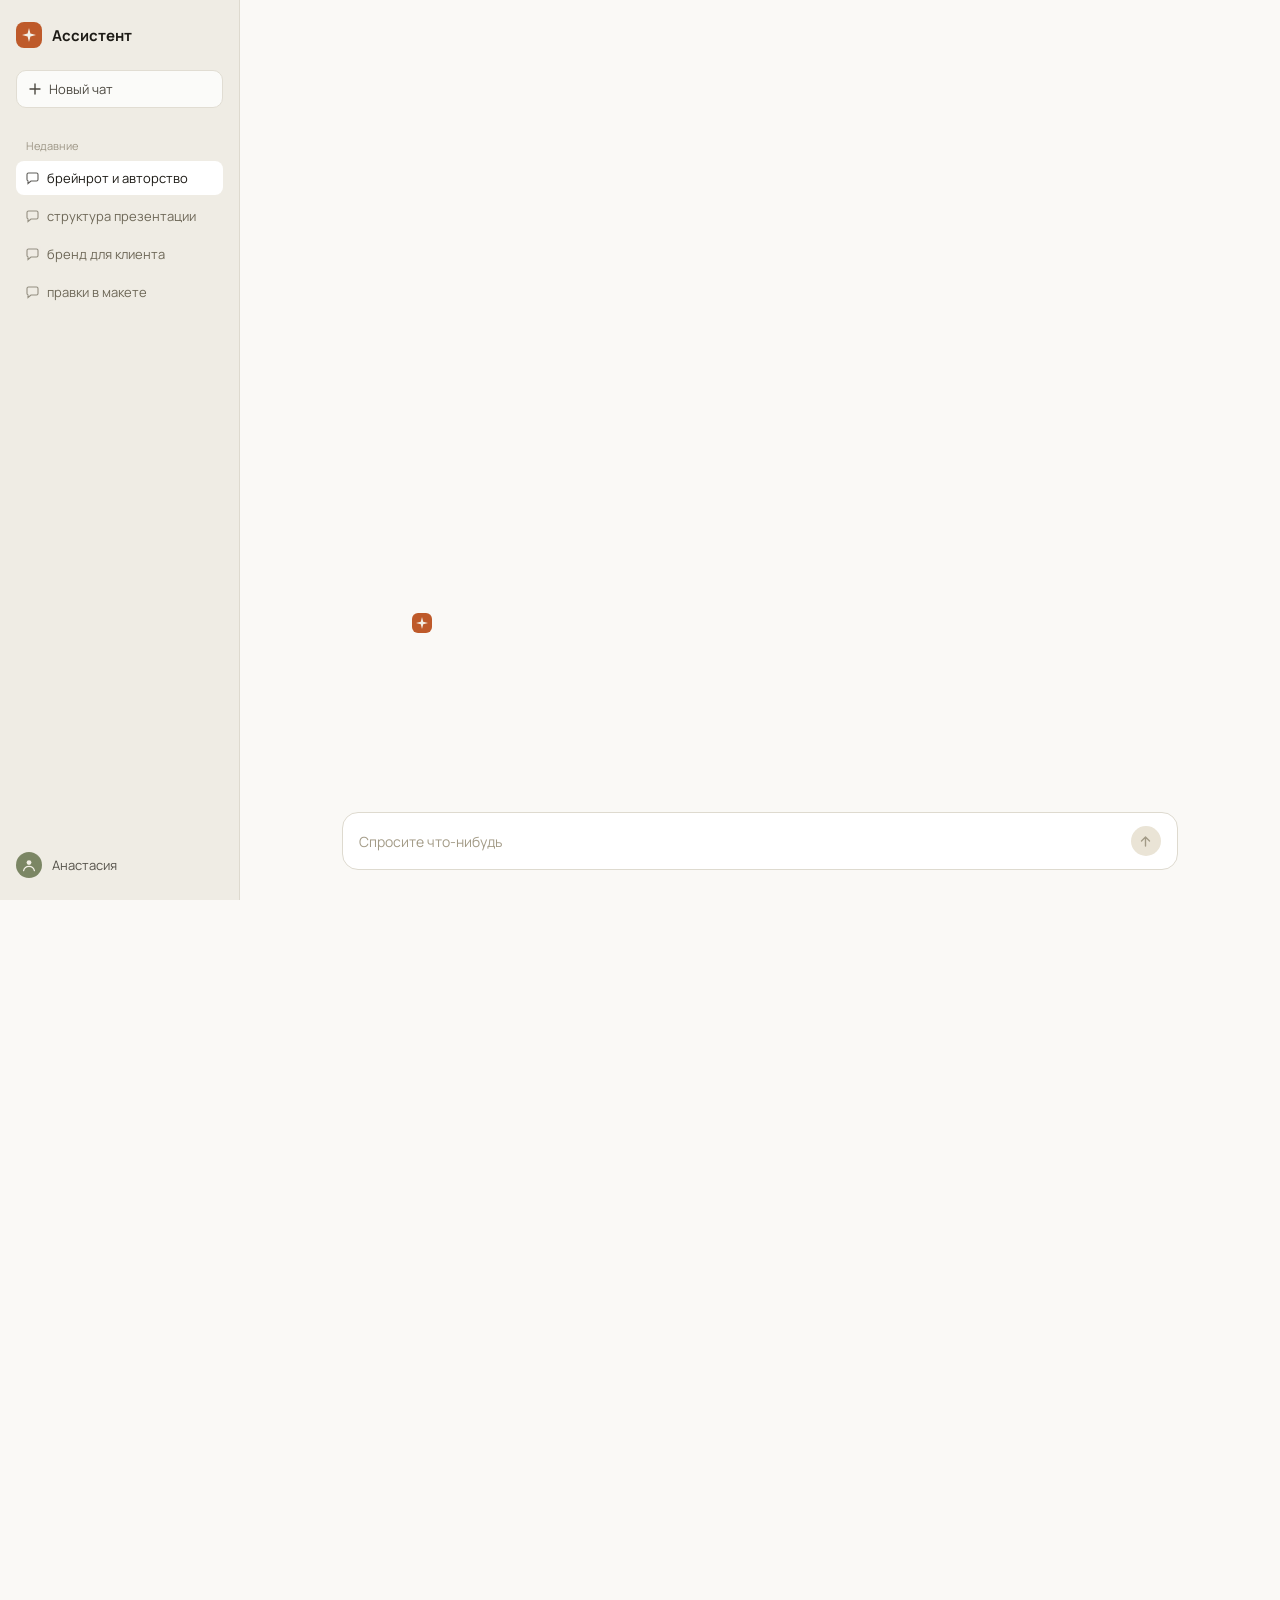
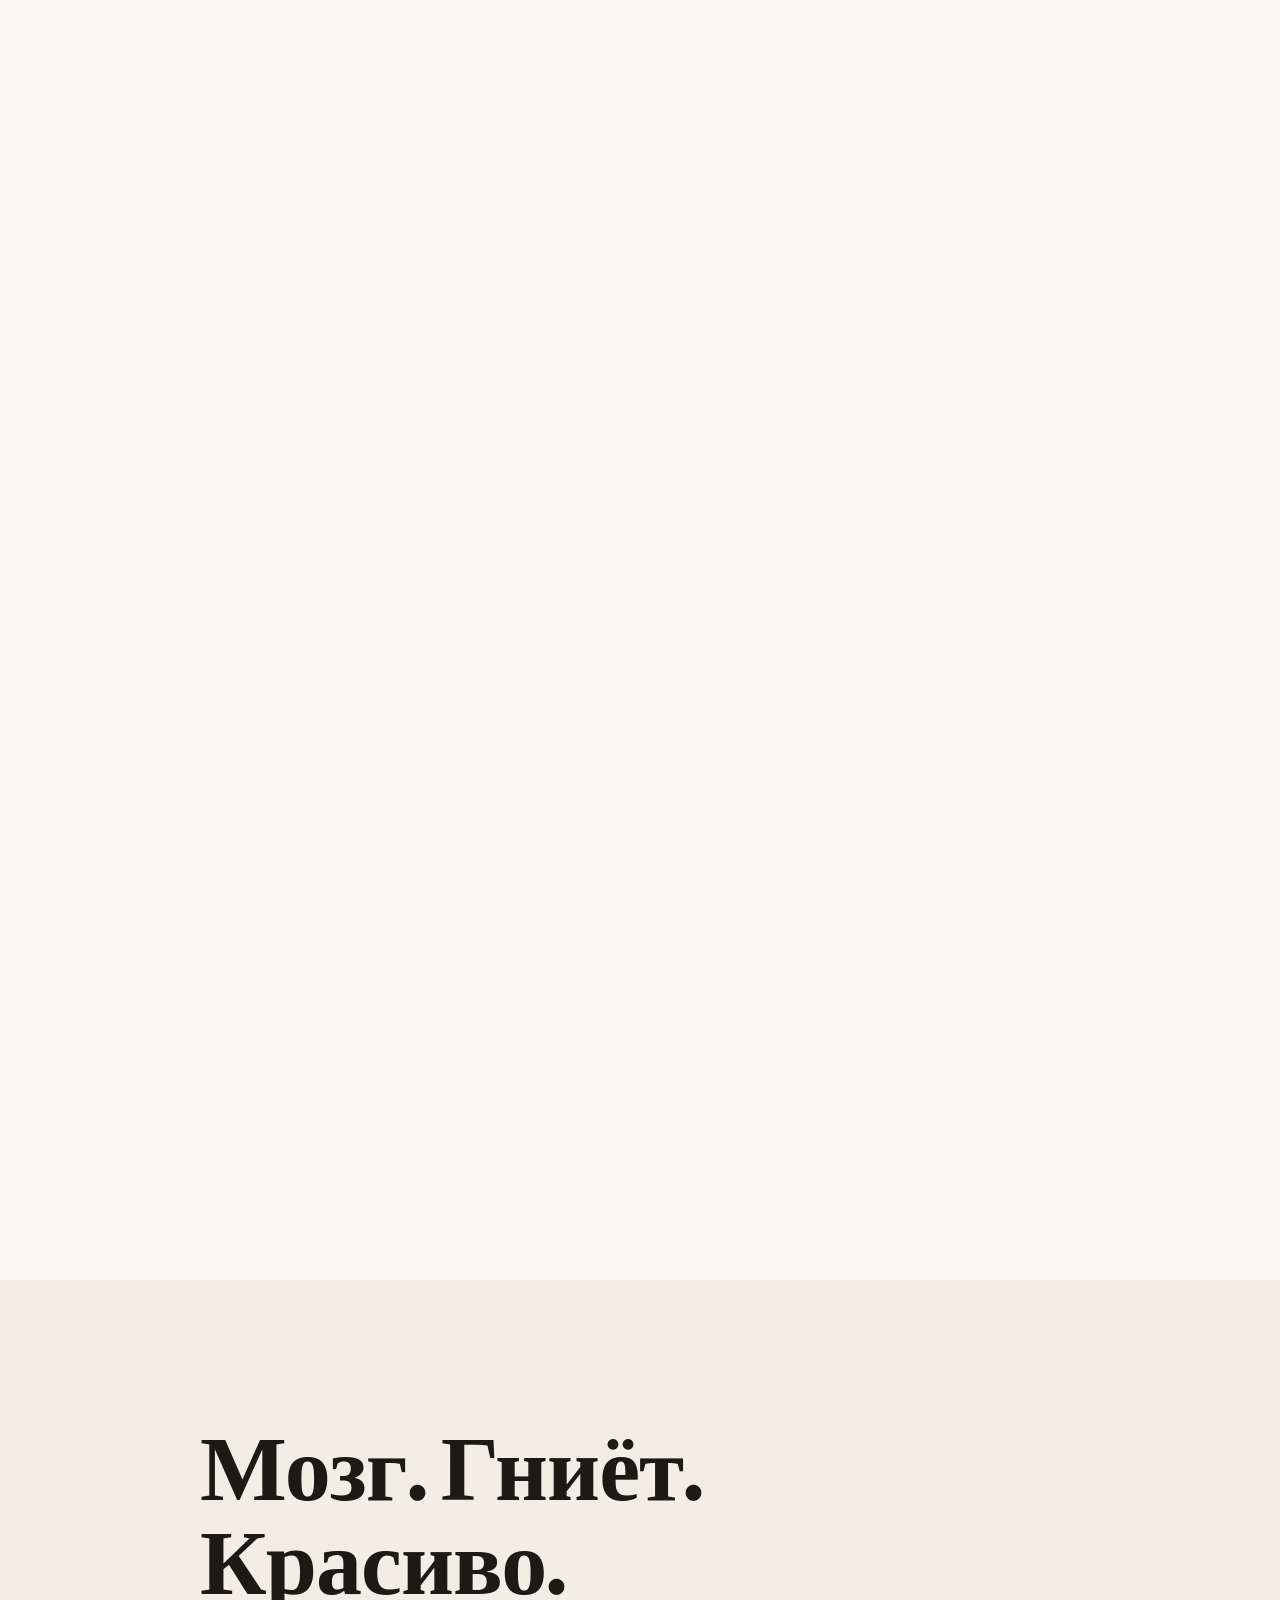
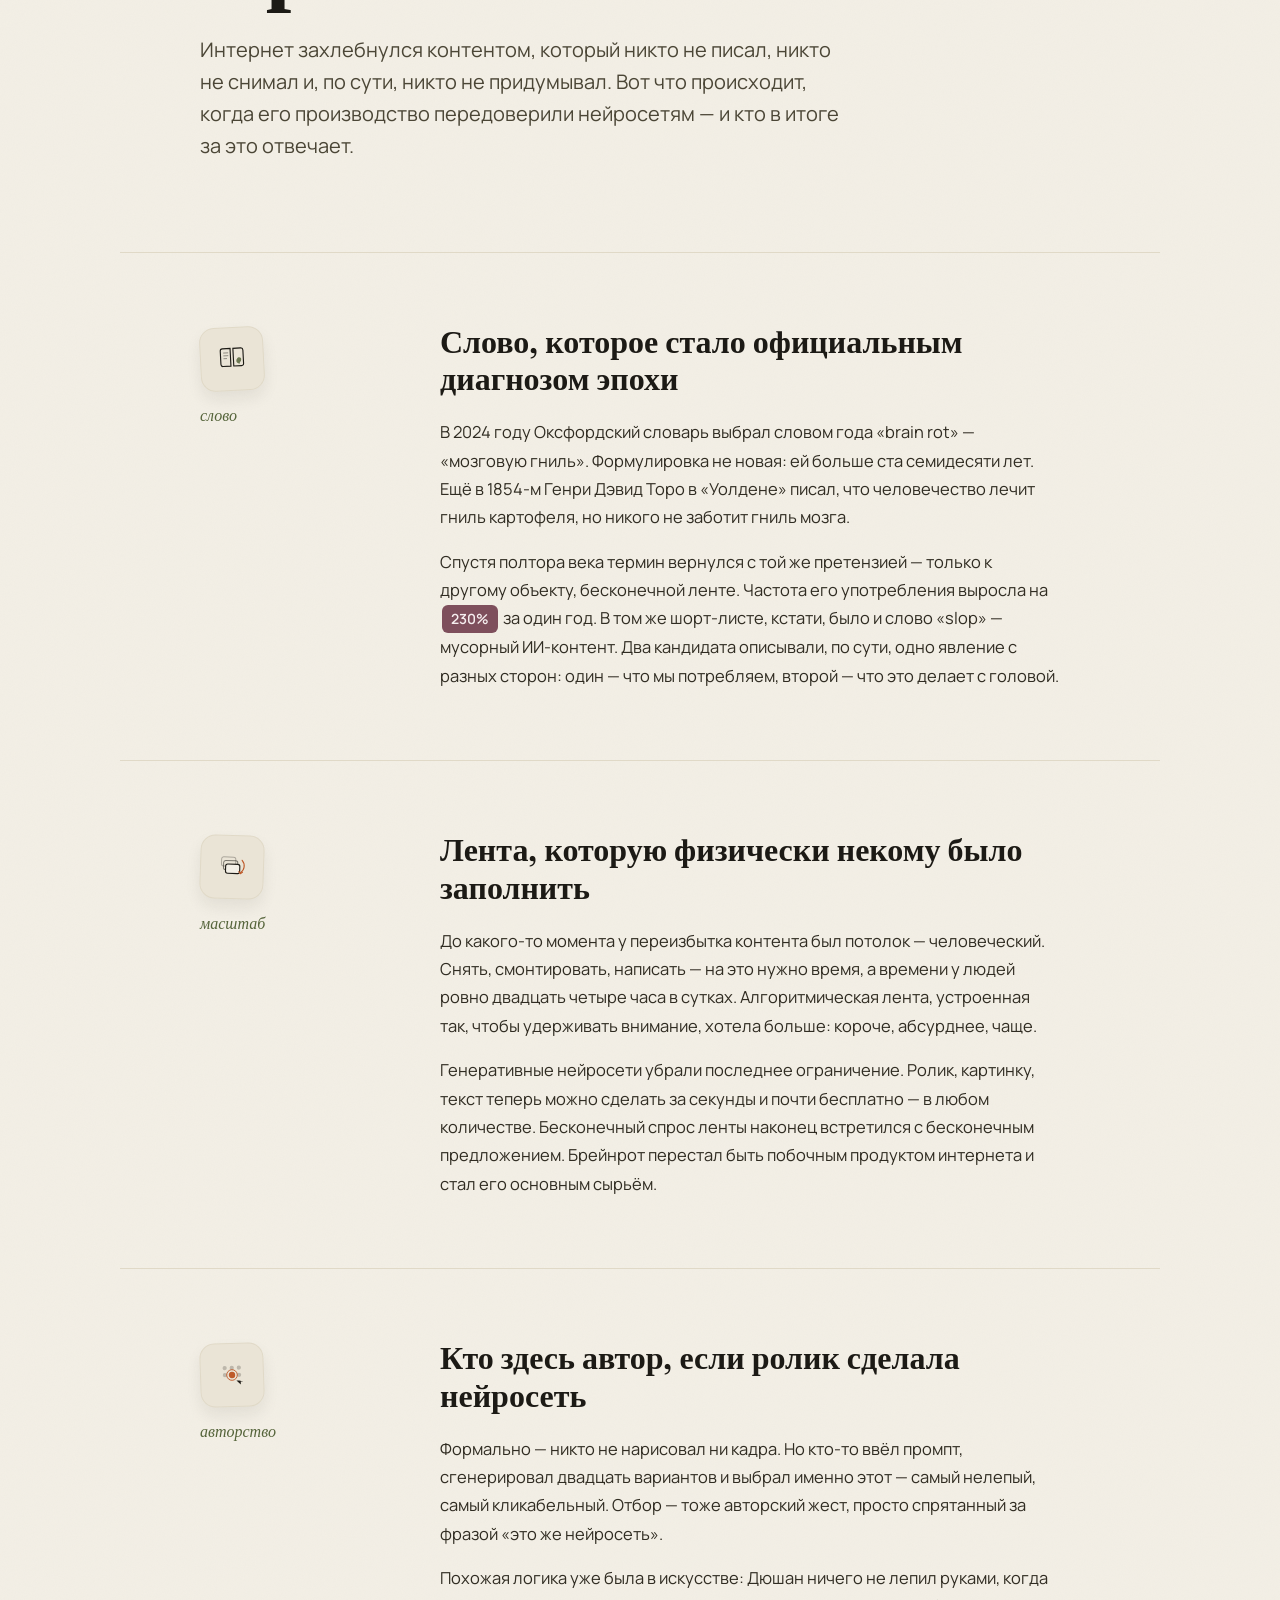
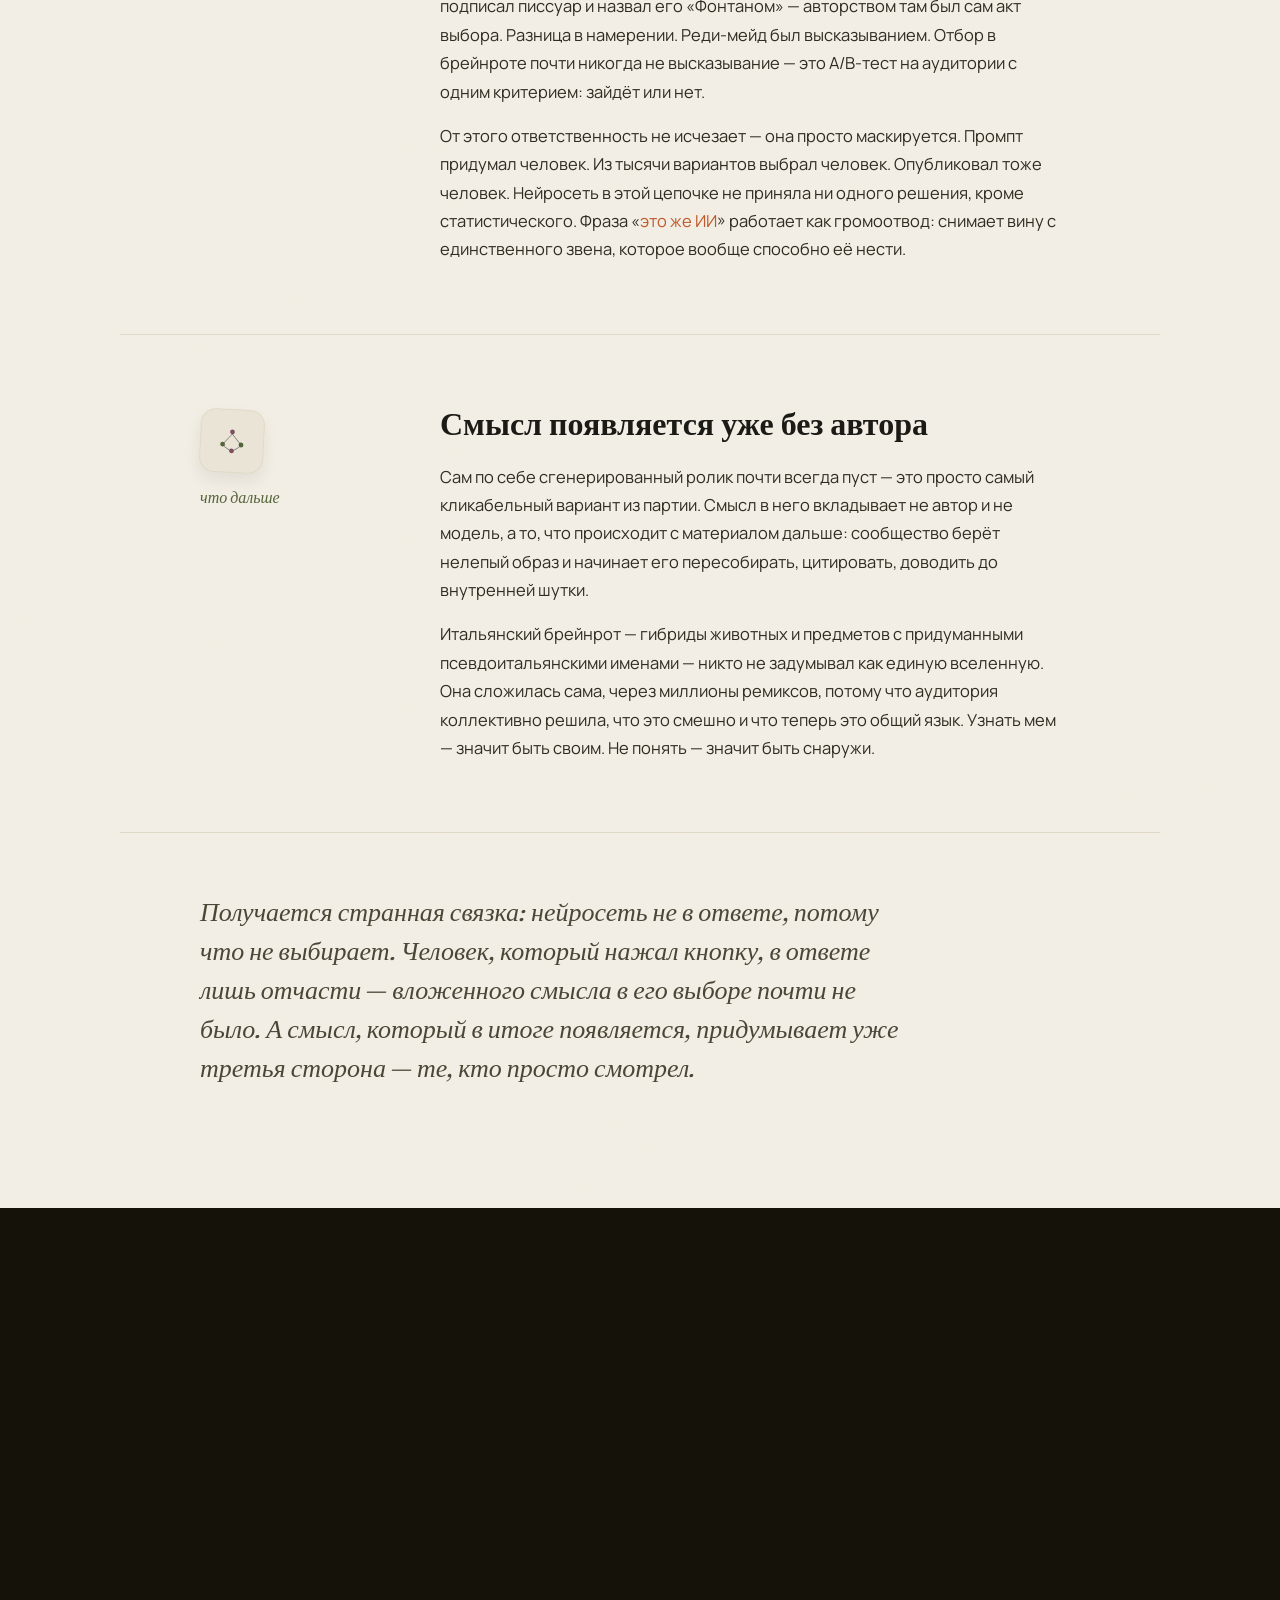
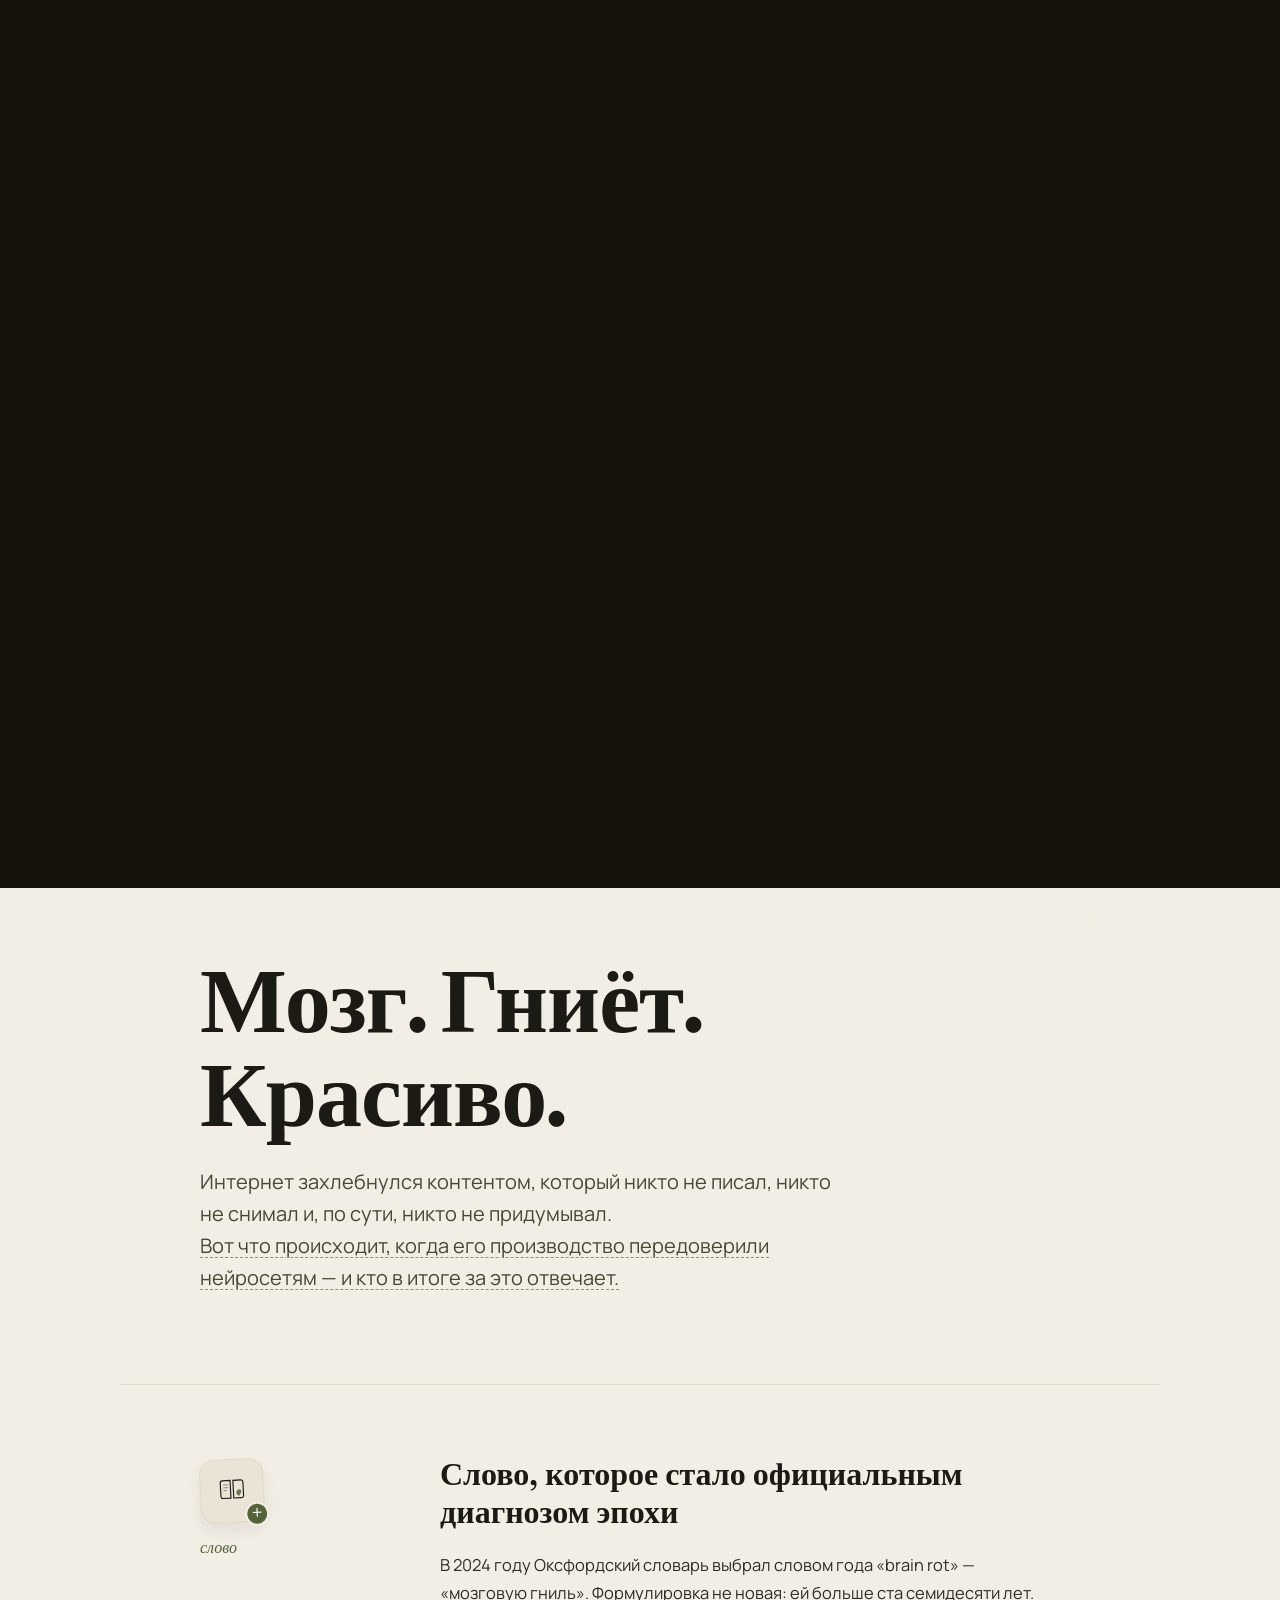
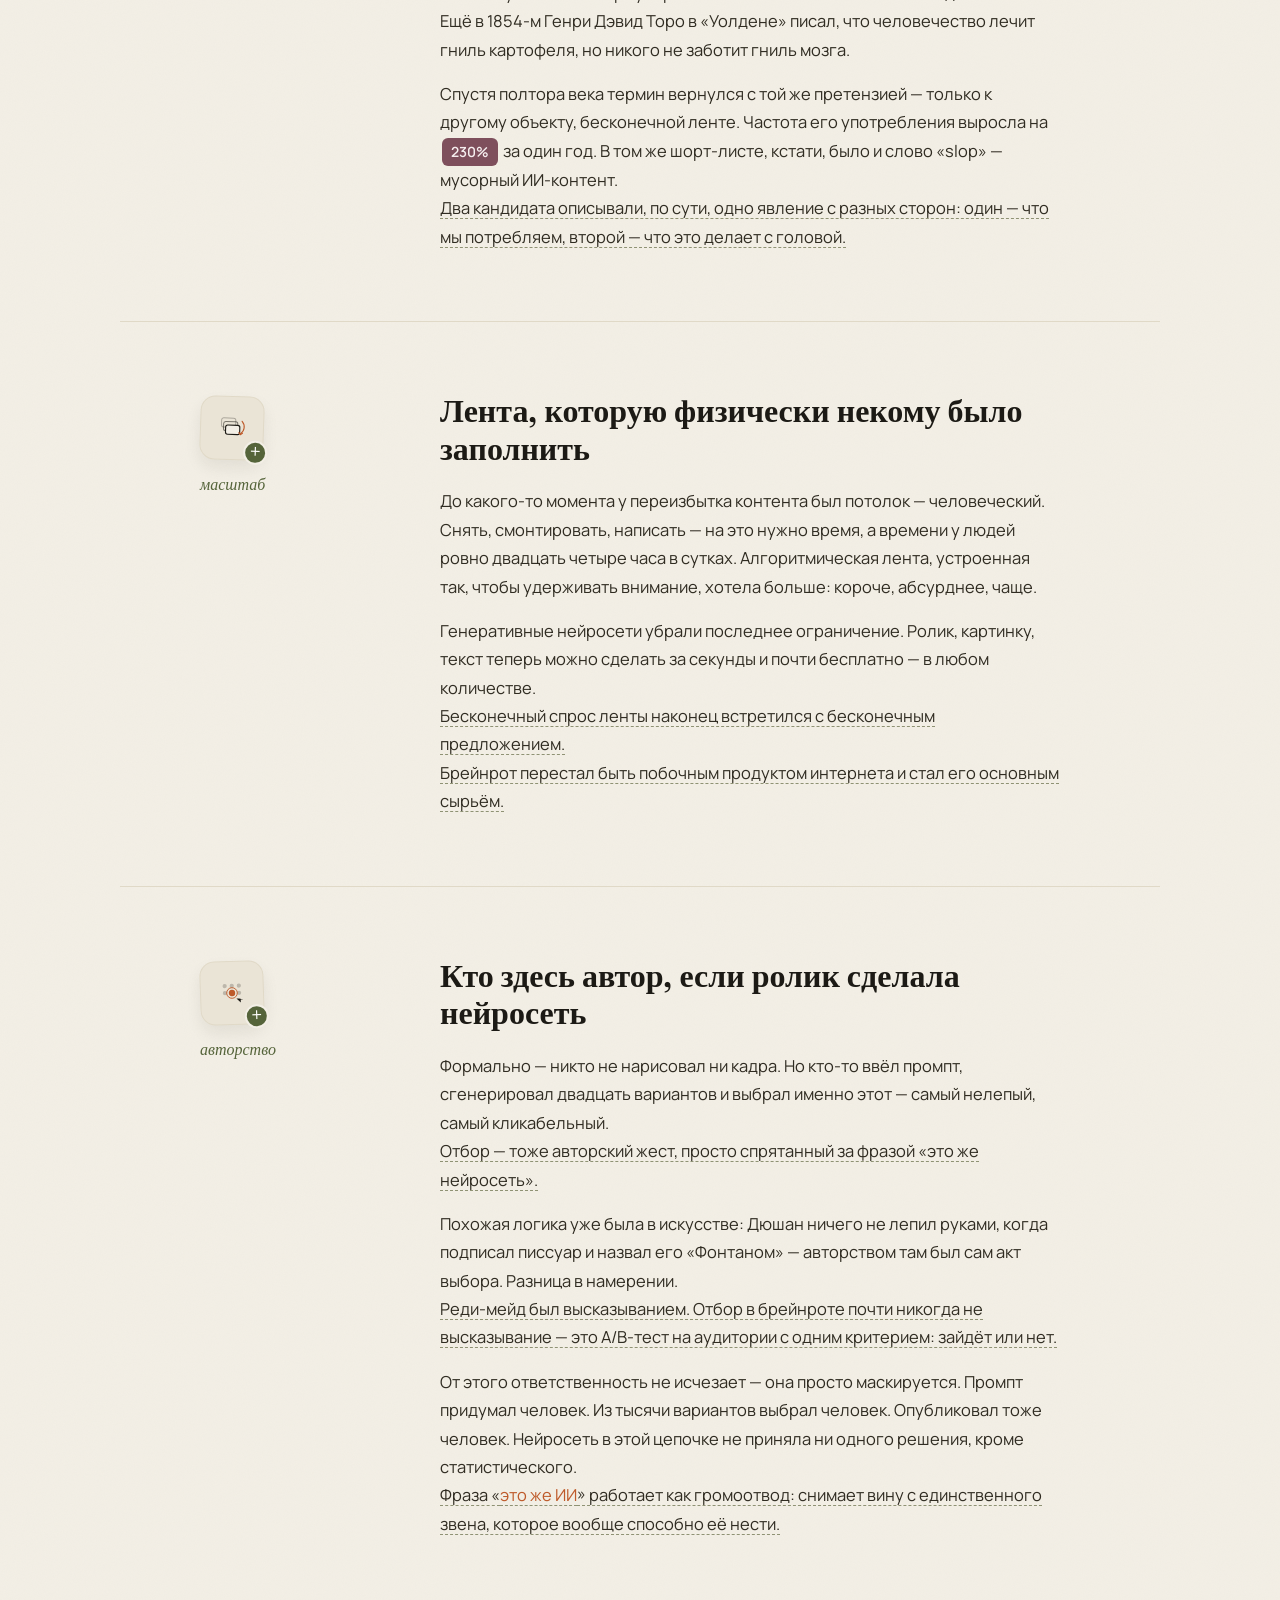
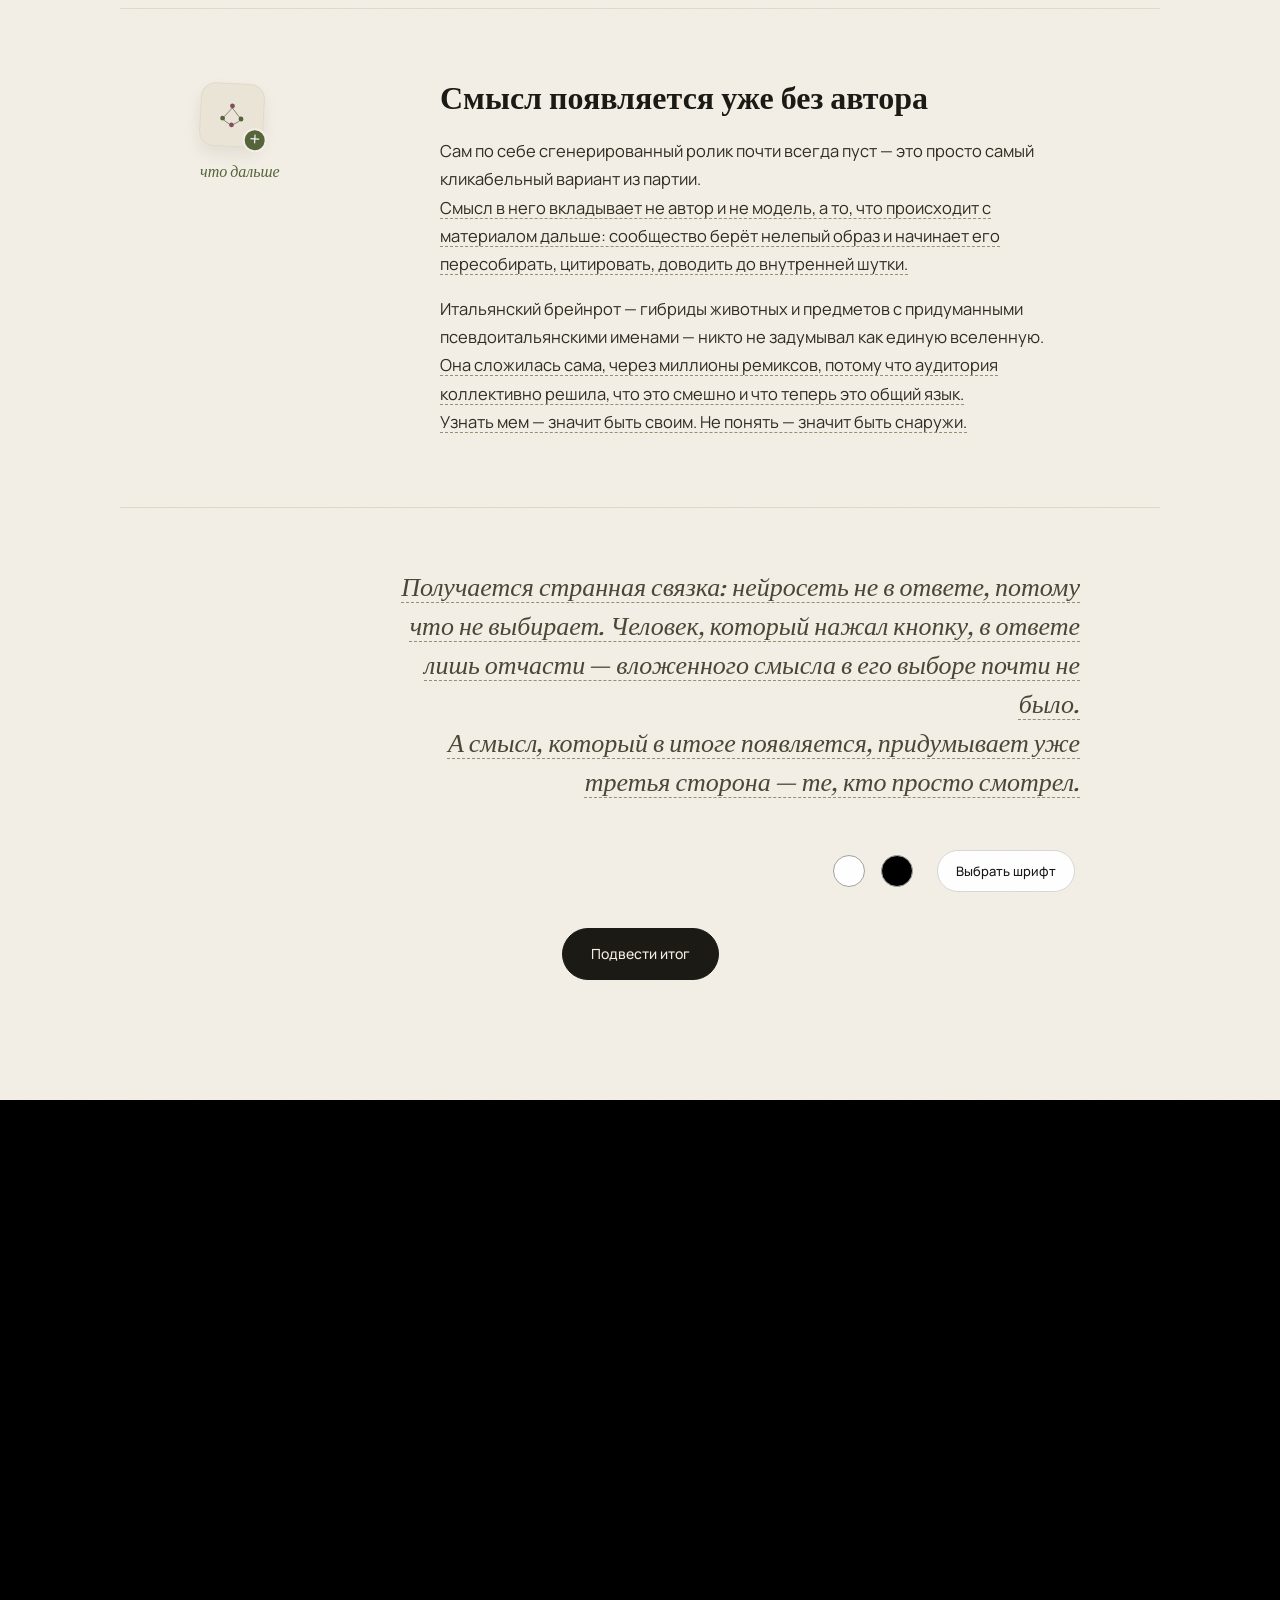
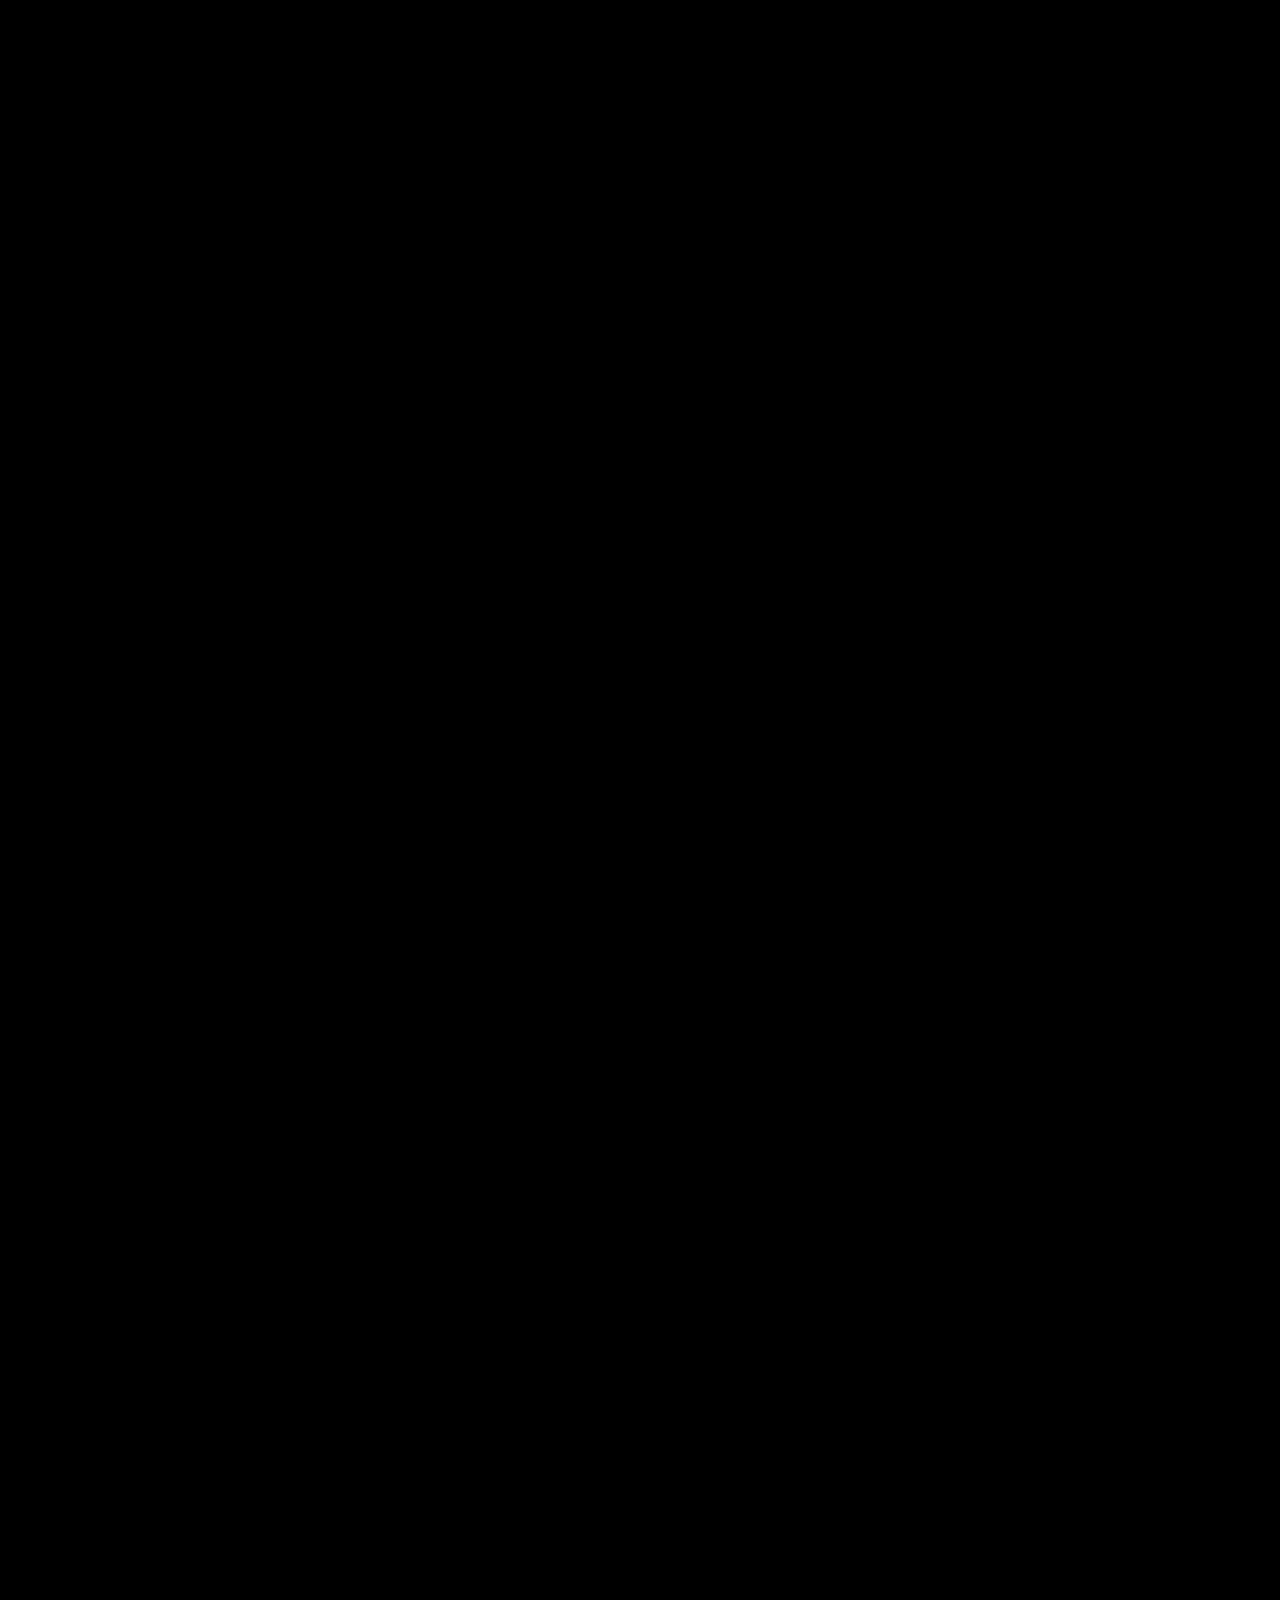
==== index.html @ 282bce6d "Add absurd interactions and update reader experience" ====
<!DOCTYPE html>
<html lang="ru">
<head>
<meta charset="UTF-8">
<meta name="viewport" content="width=device-width, initial-scale=1, viewport-fit=cover">
<title>Мозг. Гниёт. Красиво.</title>
<script src="assets/reading-session.js?v=restart-3"></script>
<link rel="preconnect" href="https://fonts.googleapis.com">
<link rel="preconnect" href="https://fonts.gstatic.com" crossorigin>
<link href="https://fonts.googleapis.com/css2?family=Fraunces:ital,opsz,wght@0,9..144,400;0,9..144,560;0,9..144,680;1,9..144,500&family=Manrope:wght@400;500;600;700&display=swap" rel="stylesheet">
<style>
  :root{
    color-scheme: light;
    --porcelain:#F3EFE6;
    --porcelain-dim:#EAE4D6;
    --ink:#1C1A15;
    --mold:#55643A;
    --bruise:#7E4F5C;
    --rot:#BE5A2A;
    --chat-bg:#FAF9F6;
    --chat-sidebar:#EFECE4;
    --chat-border:#DEDACF;
    --chat-text:#242119;

    padding-top: env(safe-area-inset-top, 0px);
    padding-bottom: env(safe-area-inset-bottom, 0px);
  }
  html{ scroll-padding-top: env(safe-area-inset-top, 0px); }
  *{ box-sizing: border-box; }
  html,body{ margin:0; padding:0; }
  body{
    font-family:'Manrope', system-ui, sans-serif;
    background: var(--chat-bg);
    color: var(--chat-text);
    -webkit-font-smoothing: antialiased;
    overflow-x: hidden;
  }
  h1,h2{ font-family:'Fraunces', Georgia, serif; margin:0; }
  p{ margin:0; }
  ::selection{ background: var(--rot); color: var(--porcelain); }

  @media (prefers-reduced-motion: reduce){
    *{ animation-duration: 0.001ms !important; transition-duration: 0.001ms !important; }
  }

  /* ---------------- SECTION 1 — CHAT (scroll-scrubbed) ---------------- */
  #chat{
    position: relative;
    height: 320vh;
  }
  .chat-sticky{
    position: sticky;
    top: 0;
    height: 100svh;
    display:flex;
    background: var(--chat-bg);
    overflow: hidden;
  }
  body.reduced-motion #chat{ height: 100svh; }
  body.reduced-motion .chat-sticky{ position: static; height: 100%; }
  .sidebar{
    width: 240px;
    flex-shrink:0;
    background: var(--chat-sidebar);
    border-right: 1px solid var(--chat-border);
    padding: 22px 16px;
    display:flex;
    flex-direction: column;
    gap: 22px;
  }
  .brand{
    display:flex;
    align-items:center;
    gap:10px;
    font-weight:700;
    font-size: 15px;
    color: var(--ink);
  }
  .brand-mark{
    width:26px; height:26px;
    border-radius: 8px;
    background: var(--rot);
    flex-shrink:0;
    display:flex;
    align-items:center;
    justify-content:center;
  }
  .new-chat{
    display:flex;
    align-items:center;
    gap:8px;
    font-size: 13px;
    padding: 9px 12px;
    border-radius: 10px;
    border: 1px solid var(--chat-border);
    background: #fff;
    color: var(--chat-text);
    opacity: .8;
  }
  .history{
    display:flex; flex-direction:column; gap:4px;
    margin-top: 4px;
  }
  .history-label{
    font-size: 11px;
    color: #9C9585;
    padding: 4px 10px;
  }
  .history-item{
    display:flex;
    align-items:center;
    gap:8px;
    font-size: 13px;
    color: #6E6858;
    padding: 8px 10px;
    border-radius: 8px;
    white-space: nowrap;
    overflow:hidden;
    text-overflow: ellipsis;
  }
  .history-item .hist-ico{ flex-shrink:0; opacity:.7; }
  .history-item.active{
    background: #fff;
    color: var(--ink);
  }
  .sidebar-foot{
    margin-top: auto;
    display:flex; align-items:center; gap:10px;
    font-size: 13px;
    color: var(--chat-text);
    opacity:.75;
  }
  .avatar{
    width:26px; height:26px;
    border-radius:50%;
    background: var(--mold);
    display:flex;
    align-items:center;
    justify-content:center;
    flex-shrink:0;
  }

  .chat-main{
    flex:1;
    display:flex;
    flex-direction:column;
    min-width:0;
    min-height:0;
  }
  .chat-scroll{
    flex:1;
    min-height:0;
    overflow-y:auto;
    display:flex;
    flex-direction:column;
    justify-content:flex-end;
    gap: 28px;
    padding: 40px clamp(20px, 8vw, 140px);
    max-width: 900px;
    width:100%;
    margin: 0 auto;
  }
  .msg{ display:flex; }
  .msg.user{
    justify-content:flex-end;
    opacity: 0;
    transform: translateY(10px);
  }
  .msg.assistant{ justify-content:flex-start; }
  .bubble{
    max-width: 75%;
    padding: 13px 18px;
    border-radius: 18px;
    background: #fff;
    border: 1px solid var(--chat-border);
    font-size: 15.5px;
    line-height: 1.5;
  }
  .msg.user .bubble{
    background: var(--ink);
    color: var(--porcelain);
    border-color: var(--ink);
    border-bottom-right-radius: 4px;
  }
  .assistant-block{
    max-width: 620px;
    font-size: 15.5px;
    line-height: 1.65;
    color: var(--chat-text);
  }
  .assistant-mark{
    width:20px;height:20px;
    border-radius:6px;
    background: var(--rot);
    display:inline-flex;
    align-items:center;
    justify-content:center;
    margin-bottom:10px;
  }
  .typing-cursor{
    display:inline-block;
    width: 2px;
    height: 1em;
    background: currentColor;
    vertical-align: -0.15em;
    margin-left: 1px;
    animation: blink 1s step-end infinite;
  }
  @keyframes blink{ 50%{ opacity:0; } }

  .cta-card{
    margin-top: 18px;
    display:flex;
    align-items:center;
    justify-content:space-between;
    gap: 16px;
    padding: 18px 20px;
    border-radius: 14px;
    border: 1px solid var(--chat-border);
    background: linear-gradient(135deg, #fff, var(--porcelain-dim));
    opacity: 0;
    transform: translateY(6px);
    transition: border-color .2s ease, box-shadow .2s ease;
    cursor: pointer;
  }
  .cta-card.clicking{
    border-color: var(--rot);
    box-shadow: 0 0 0 3px rgba(190,90,42,0.18);
  }
  .cta-title{
    font-family:'Fraunces', serif;
    font-size: 19px;
    font-weight: 600;
    color: var(--ink);
  }
  .cta-sub{
    font-size: 12.5px;
    color:#847C6C;
    margin-top: 3px;
  }
  .cta-arrow{
    display:flex;
    align-items:center;
    color: var(--rot);
    flex-shrink:0;
  }

  .chat-inputbar-wrap{
    flex-shrink: 0;
    padding: 18px clamp(20px, 8vw, 140px) 30px;
  }
  .chat-inputbar{
    max-width: 900px;
    margin: 0 auto;
    display:flex;
    align-items:center;
    gap: 10px;
    padding: 13px 16px;
    border-radius: 16px;
    border: 1px solid var(--chat-border);
    background: #fff;
    font-size: 14px;
    transition: border-color .3s ease, box-shadow .3s ease;
  }
  .chat-inputbar.focused{
    border-color: #C9C2AD;
    box-shadow: 0 0 0 3px rgba(190,90,42,0.08);
  }
  .input-field{
    position: relative;
    flex: 1;
    min-width: 0;
    min-height: 1.4em;
    display: flex;
    align-items: center;
  }
  .input-placeholder{
    position: absolute;
    left: 0; top: 50%;
    transform: translateY(-50%);
    color:#A39B87;
    white-space: nowrap;
    pointer-events: none;
  }
  .input-typed{ color: var(--chat-text); white-space: pre-wrap; }
  .send-dot{
    margin-left:auto;
    width: 30px; height:30px;
    border-radius: 50%;
    background: var(--porcelain-dim);
    flex-shrink:0;
    display:flex;
    align-items:center;
    justify-content:center;
    color: #A39B87;
    transition: background .25s ease, transform .25s ease, color .25s ease;
  }
  .send-dot.active{
    background: var(--rot);
    color: #fff;
    transform: scale(1.12);
  }

  .fake-cursor{
    position: fixed;
    left: 50%; top: 50%;
    width: 16px; height:16px;
    transform: translate(-50%,-50%);
    pointer-events:none;
    opacity: 0;
    z-index: 50;
    transition: opacity .25s ease;
  }
  .fake-cursor svg{ display:block; filter: drop-shadow(0 2px 3px rgba(0,0,0,.25)); }
  .fake-cursor.show{ opacity: 1; }
  .fake-cursor .ring{
    position:absolute; left:50%; top:50%;
    width: 16px; height:16px;
    transform: translate(-50%,-50%);
    border-radius:50%;
    border: 2px solid var(--rot);
    opacity:0;
  }
  .fake-cursor.pulse .ring{
    animation: pulse-ring .5s ease-out;
  }
  @keyframes pulse-ring{
    0%{ opacity:.9; transform: translate(-50%,-50%) scale(0.4); }
    100%{ opacity:0; transform: translate(-50%,-50%) scale(2.6); }
  }

  @media (max-width: 760px){
    .sidebar{ display:none; }
    .bubble{ max-width: 88%; }
  }

  /* ---------------- SECTION 1.5 — VERDICT (scroll-scrubbed, black) ---------------- */
  html{scroll-behavior:smooth;}
  @media(prefers-reduced-motion:reduce){html{scroll-behavior:auto;}}
  #verdict,#conclusion{
    position: relative;
    height: 320vh;
    background: var(--rot-black);
  }
  :root{ --rot-black:#141209; }
  #conclusion{height:240vh;background:#000;}
  #conclusion .verdict-sticky{background:#000;}
  body.reduced-motion #verdict,body.reduced-motion #conclusion{height:auto;}
  .verdict-sticky{
    position: sticky;
    top: 0;
    height: 100svh;
    display:flex;
    align-items:center;
    background: var(--rot-black);
    overflow:hidden;
  }
  body.reduced-motion .verdict-sticky{ position: static; height:auto; padding: 100px 0; }
  .verdict-lines{
    width:calc(100% - 48px);
    max-width:1040px;
    min-height:180px;
    margin:0 auto;
    padding:0;
    display:grid;
    align-items:center;
    justify-items:center;
    text-align:center;
  }
  .v-line{
    grid-area:1 / 1;
    width:100%;
    margin:0;
    font-family:'Manrope',Arial,sans-serif;
    font-size:clamp(14px,1.35vw,17px);
    font-weight:400;
    font-style:normal;
    line-height:1.55;
    color:#FFFCF4;
    opacity:0;
    transform:none;
    will-change:opacity;
  }
  #vline1,#vline4,#conclusion .v-line--lead{
    font-size:clamp(21px,2.3vw,30px);
    line-height:1.35;
  }

  .verdict-lines .v-key{color:inherit;}
  body.reduced-motion .verdict-lines{display:flex;flex-direction:column;gap:28px;}
  body.reduced-motion .v-line{opacity:1;transform:none;}
  @media(max-width:600px){
    .verdict-lines{width:calc(100% - 40px);min-height:180px;}
    .v-line{font-size:14px;line-height:1.5;}
    #vline1,#vline4,#conclusion .v-line--lead{font-size:22px;}
  }

  /* ---------------- SECTION 2 — REVEAL ---------------- */
  #reveal{
    position: relative;
    background: var(--porcelain);
    color: var(--ink);
    overflow:hidden;
  }
  .grain-layer{
    position:absolute; inset:0;
    pointer-events:none;
    opacity: .5;
    mix-blend-mode: multiply;
  }
  .reveal-hero{
    position:relative;
    padding: min(18vh,140px) clamp(24px,7vw,80px) 90px;
    max-width: 1040px;
    margin: 0 auto;
  }
  .hero-title{
    font-size: clamp(42px, 8vw, 92px);
    font-weight: 680;
    line-height: 1.02;
    letter-spacing: -0.01em;
  }
  .hero-dek{
    margin-top: 26px;
    max-width: 640px;
    font-size: clamp(17px, 2vw, 20px);
    line-height: 1.6;
    color: #4B4636;
  }

  .reveal-section{
    position: relative;
    padding: 70px clamp(24px,7vw,80px);
    max-width: 1040px;
    margin: 0 auto;
    display:grid;
    grid-template-columns: 200px 1fr;
    gap: 40px;
    border-top: 1px solid #E0D9C7;
  }
  .section-label{
    display:flex;
    flex-direction:column;
    align-items:flex-start;
    gap:14px;
    font-family:'Fraunces', serif;
    font-style: italic;
    font-size: 16px;
    color: var(--mold);
    padding-top: 4px;
  }
  .label-icon{
    width:64px; height:64px;
    border-radius:15px;
    background: var(--porcelain-dim);
    border: 1px solid #E0D9C7;
    display:flex; align-items:center; justify-content:center;
    box-shadow: 0 8px 16px rgba(28,26,21,0.07);
  }
  .label-icon svg{ width:34px; height:34px; }
  .label-icon.rot-a{ transform: rotate(-3deg); }
  .label-icon.rot-b{ transform: rotate(2deg); }
  .label-icon.rot-c{ transform: rotate(-2deg); }
  .label-icon.rot-d{ transform: rotate(3deg); }
  .section-body{ max-width: 62ch; }
  .section-body h2{
    font-size: clamp(24px, 3.4vw, 32px);
    font-weight: 600;
    line-height: 1.18;
    margin-bottom: 20px;
  }
  .section-body p{
    font-size: 16.5px;
    line-height: 1.72;
    color: #302C22;
    margin-bottom: 16px;
  }
  .section-body p:last-child{ margin-bottom:0; }
  .accent{ color: var(--rot); }
  .stat-chip{
    display:inline-block;
    background: var(--bruise);
    color: #F6EEEF;
    font-size: 14px;
    font-weight: 600;
    padding: 2px 9px;
    border-radius: 6px;
    margin: 0 2px;
  }

  @media (max-width: 720px){
    .reveal-section{ grid-template-columns: 1fr; gap: 10px; }
    .section-label{ padding-top:0; }
  }

  .reveal-foot{
    padding: 60px clamp(24px,7vw,80px) 120px;
    max-width: 1040px; margin:0 auto;
    border-top: 1px solid #E0D9C7;
  }
  .reveal-foot p{
    font-family:'Fraunces', serif;
    font-style: italic;
    font-size: clamp(20px,2.6vw,26px);
    line-height: 1.5;
    color: #4B4636;
    max-width: 720px;
  }

  /* The second article keeps the original layout; only marked phrases change. */
  #interactive{ position:relative; background:var(--porcelain); color:var(--ink); }
  #interactive .reveal-hero{ padding-top:64px; }
  .editable-fragment{ display:inline; appearance:none; padding:0; margin:0; border:0; border-radius:2px; background:transparent; color:inherit; font:inherit; letter-spacing:inherit; text-align:inherit; cursor:pointer; text-decoration-line:underline; text-decoration-style:dashed; text-decoration-color:#8F9274; text-decoration-thickness:1px; text-underline-offset:.22em; text-decoration-skip-ink:auto; box-decoration-break:clone; -webkit-box-decoration-break:clone; transition:background .15s; }
  .editable-fragment[data-position]{ background:#55643A0D; text-decoration-color:var(--mold); }
  .editable-fragment:hover,.editable-fragment[aria-expanded="true"]{ background:#E3DFCC; text-decoration-color:var(--mold); }
  button:focus-visible{ outline:2px solid var(--rot); outline-offset:5px; }
  .editor-popover{ position:fixed; z-index:100; left:50%; top:50%; transform:translate(-50%,-50%); width:min(480px,calc(100vw - 32px)); max-height:calc(100dvh - 32px); overflow-y:auto; overscroll-behavior:contain; padding:20px; border:1px solid #D9D1BF; border-radius:16px; background:#FAF8F2; color:var(--ink); box-shadow:0 16px 60px #1C1A1526; }
  .editor-backdrop{ position:fixed; inset:0; z-index:99; background:rgba(28,26,21,.18); -webkit-backdrop-filter:blur(7px); backdrop-filter:blur(7px); }
  .editor-backdrop[hidden],.editor-popover[hidden]{ display:none; }
  body.editor-open{ overflow:hidden; }
  .editor-popover-head{ display:flex; align-items:center; justify-content:space-between; gap:16px; margin-bottom:6px; }
  .editor-popover-head h3{ font-family:'Fraunces',Georgia,serif; font-size:22px; font-weight:500; margin:0; }
  .editor-close{ background:transparent; border:0; padding:6px 10px; font-size:24px; line-height:1; cursor:pointer; color:#615A49; }
  .editor-popover-note{ font-size:12px; color:#766F5E; margin-bottom:16px; }
  .editor-choice{ display:block; width:100%; text-align:left; border:1px solid #E3DDCF; border-radius:10px; padding:13px 14px; margin-top:9px; background:transparent; color:var(--ink); font:inherit; font-size:13px; line-height:1.6; cursor:pointer; }
  .editor-choice:hover{ background:#EFEADD; }
  .editor-choice[aria-pressed="true"]{ background:#EFEADD; border-color:var(--mold); }
  @media(max-width:600px){
    .editor-popover{ width:calc(100vw - 24px); max-height:calc(100dvh - 32px); padding:18px; }
    .editor-choice{ padding:12px; }
  }

</style>
<link rel="stylesheet" href="assets/visuals.css?v=feed-spacing">
<link rel="stylesheet" href="assets/fonts.css?v=evidence-fonts">
</head>
<body>

<section id="chat">
 <div class="chat-sticky">
  <div class="fake-cursor" id="fakeCursor">
    <div class="ring"></div>
    <svg width="16" height="16" viewBox="0 0 16 16"><path d="M1 1 L1 13.5 L4.6 10.2 L6.9 15 L9 14 L6.8 9.3 L11.3 9.1 Z" fill="#1C1A15" stroke="#F3EFE6" stroke-width="1"/></svg>
  </div>

  <aside class="sidebar">
    <div class="brand">
      <span class="brand-mark">
        <svg width="14" height="14" viewBox="0 0 14 14" fill="none"><path d="M7 0 L8.4 5.6 L14 7 L8.4 8.4 L7 14 L5.6 8.4 L0 7 L5.6 5.6 Z" fill="#F3EFE6"/></svg>
      </span>
      Ассистент
    </div>
    <div class="new-chat">
      <svg width="12" height="12" viewBox="0 0 12 12" fill="none"><path d="M6 1V11M1 6H11" stroke="currentColor" stroke-width="1.4" stroke-linecap="round"/></svg>
      Новый чат
    </div>
    <div class="history">
      <div class="history-label">Недавние</div>
      <div class="history-item active"><svg class="hist-ico" width="13" height="13" viewBox="0 0 13 13" fill="none"><path d="M1 2.5C1 1.7 1.7 1 2.5 1H10.5C11.3 1 12 1.7 12 2.5V7.5C12 8.3 11.3 9 10.5 9H5L2 11.5V9H2.5C1.7 9 1 8.3 1 7.5V2.5Z" stroke="currentColor" stroke-width="1.1"/></svg>брейнрот и авторство</div>
      <div class="history-item"><svg class="hist-ico" width="13" height="13" viewBox="0 0 13 13" fill="none"><path d="M1 2.5C1 1.7 1.7 1 2.5 1H10.5C11.3 1 12 1.7 12 2.5V7.5C12 8.3 11.3 9 10.5 9H5L2 11.5V9H2.5C1.7 9 1 8.3 1 7.5V2.5Z" stroke="currentColor" stroke-width="1.1"/></svg>структура презентации</div>
      <div class="history-item"><svg class="hist-ico" width="13" height="13" viewBox="0 0 13 13" fill="none"><path d="M1 2.5C1 1.7 1.7 1 2.5 1H10.5C11.3 1 12 1.7 12 2.5V7.5C12 8.3 11.3 9 10.5 9H5L2 11.5V9H2.5C1.7 9 1 8.3 1 7.5V2.5Z" stroke="currentColor" stroke-width="1.1"/></svg>бренд для клиента</div>
      <div class="history-item"><svg class="hist-ico" width="13" height="13" viewBox="0 0 13 13" fill="none"><path d="M1 2.5C1 1.7 1.7 1 2.5 1H10.5C11.3 1 12 1.7 12 2.5V7.5C12 8.3 11.3 9 10.5 9H5L2 11.5V9H2.5C1.7 9 1 8.3 1 7.5V2.5Z" stroke="currentColor" stroke-width="1.1"/></svg>правки в макете</div>
    </div>
    <div class="sidebar-foot">
      <span class="avatar">
        <svg width="14" height="14" viewBox="0 0 14 14" fill="none"><circle cx="7" cy="4.6" r="2.4" fill="#F3EFE6"/><path d="M1.6 12.6C2.3 9.8 4.4 8.4 7 8.4C9.6 8.4 11.7 9.8 12.4 12.6" stroke="#F3EFE6" stroke-width="1.3" stroke-linecap="round"/></svg>
      </span>
      Анастасия
    </div>
  </aside>

  <div class="chat-main">
    <div class="chat-scroll">
      <div class="msg user" id="userMsg">
        <div class="bubble"><span id="userText"></span></div>
      </div>

      <div class="msg assistant">
        <div class="assistant-block">
          <span class="assistant-mark">
            <svg width="12" height="12" viewBox="0 0 14 14" fill="none"><path d="M7 0 L8.4 5.6 L14 7 L8.4 8.4 L7 14 L5.6 8.4 L0 7 L5.6 5.6 Z" fill="#F3EFE6"/></svg>
          </span>
          <div><span id="assistantText"></span><span class="typing-cursor" id="assistantCaret" style="display:none;"></span></div>
          <div class="cta-card" id="ctaCard">
            <div>
              <div class="cta-title">Мозг. Гниёт. Красиво.</div>
              <div class="cta-sub">разбор явления → отбор → ответственность</div>
            </div>
            <div class="cta-arrow">
              <svg width="16" height="16" viewBox="0 0 16 16" fill="none"><path d="M3 8H13M13 8L9 4M13 8L9 12" stroke="currentColor" stroke-width="1.6" stroke-linecap="round" stroke-linejoin="round"/></svg>
            </div>
          </div>
        </div>
      </div>
    </div>

    <div class="chat-inputbar-wrap">
      <div class="chat-inputbar" id="inputBar">
        <div class="input-field">
          <span class="input-placeholder" id="inputPlaceholder">Спросите что-нибудь</span><span class="input-typed" id="inputTyped"></span><span class="typing-cursor" id="inputCaret" style="display:none;"></span>
        </div>
        <span class="send-dot" id="sendDot">
          <svg width="13" height="13" viewBox="0 0 13 13" fill="none"><path d="M6.5 11V2M6.5 2L2.5 6M6.5 2L10.5 6" stroke="currentColor" stroke-width="1.4" stroke-linecap="round" stroke-linejoin="round"/></svg>
        </span>
      </div>
    </div>
  </div>
 </div>
</section>

<section id="reveal">
  <div class="grain-layer">
    <svg width="100%" height="100%">
      <filter id="grainFilter">
        <feTurbulence type="fractalNoise" baseFrequency="0.9" numOctaves="2" stitchTiles="stitch" result="noise"/>
        <feColorMatrix in="noise" type="matrix" values="0 0 0 0 0.33  0 0 0 0 0.39  0 0 0 0 0.23  0 0 0 0.05 0"/>
      </filter>
      <rect width="100%" height="100%" filter="url(#grainFilter)"/>
    </svg>
  </div>

  <div class="reveal-hero">
    <h1 class="hero-title" id="heroTitle">Мозг. Гниёт. Красиво.</h1>
    <p class="hero-dek">Интернет захлебнулся контентом, который никто не писал, никто не снимал и, по сути, никто не придумывал. Вот что происходит, когда его производство передоверили нейросетям — и кто в итоге за это отвечает.</p>
  </div>

  <div class="reveal-section">
    <div class="section-label">
      <div class="label-icon rot-a">
        <svg viewBox="0 0 48 48" fill="none">
          <path d="M8 12C8 10 9 9 11 9H22V34H11C9 34 8 33 8 31Z" stroke="var(--ink)" stroke-width="1.6"/>
          <path d="M40 12C40 10 39 9 37 9H26V34H37C39 34 40 33 40 31Z" stroke="var(--ink)" stroke-width="1.6"/>
          <line x1="12" y1="15" x2="19" y2="15" stroke="var(--ink)" stroke-width="1.2" opacity=".5"/>
          <line x1="12" y1="19" x2="19" y2="19" stroke="var(--ink)" stroke-width="1.2" opacity=".5"/>
          <line x1="12" y1="23" x2="17" y2="23" stroke="var(--ink)" stroke-width="1.2" opacity=".5"/>
          <path d="M31 24c2-3 6-2 6 1s-3 4-3 7c0-2-4-2-4-5s1-2 1-3z" fill="var(--mold)" opacity=".85"/>
        </svg>
      </div>
      слово
    </div>
    <div class="section-body">
      <h2>Слово, которое стало официальным диагнозом эпохи</h2>
      <p>В 2024 году Оксфордский словарь выбрал словом года «brain rot» — «мозговую гниль». Формулировка не новая: ей больше ста семидесяти лет. Ещё в 1854-м Генри Дэвид Торо в «Уолдене» писал, что человечество лечит гниль картофеля, но никого не заботит гниль мозга.</p>
      <p>Спустя полтора века термин вернулся с той же претензией — только к другому объекту, бесконечной ленте. Частота его употребления выросла на <span class="stat-chip">230%</span> за один год. В том же шорт-листе, кстати, было и слово «slop» — мусорный ИИ-контент. Два кандидата описывали, по сути, одно явление с разных сторон: один — что мы потребляем, второй — что это делает с головой.</p>
    </div>
  </div>

  <div class="reveal-section">
    <div class="section-label">
      <div class="label-icon rot-b">
        <svg viewBox="0 0 48 48" fill="none">
          <rect x="9" y="10" width="20" height="13" rx="3" stroke="var(--ink)" stroke-width="1.4" opacity=".3"/>
          <rect x="12" y="15" width="20" height="13" rx="3" stroke="var(--ink)" stroke-width="1.4" opacity=".55"/>
          <rect x="15" y="20" width="20" height="13" rx="3" fill="var(--porcelain)" stroke="var(--ink)" stroke-width="1.6"/>
          <path d="M38 14a12 12 0 0 1 -2 18" stroke="var(--rot)" stroke-width="1.6" stroke-linecap="round" fill="none"/>
          <path d="M34 30l2 3 3-2" stroke="var(--rot)" stroke-width="1.6" stroke-linecap="round" stroke-linejoin="round" fill="none"/>
        </svg>
      </div>
      масштаб
    </div>
    <div class="section-body">
      <h2>Лента, которую физически некому было заполнить</h2>
      <p>До какого-то момента у переизбытка контента был потолок — человеческий. Снять, смонтировать, написать — на это нужно время, а времени у людей ровно двадцать четыре часа в сутках. Алгоритмическая лента, устроенная так, чтобы удерживать внимание, хотела больше: короче, абсурднее, чаще.</p>
      <p>Генеративные нейросети убрали последнее ограничение. Ролик, картинку, текст теперь можно сделать за секунды и почти бесплатно — в любом количестве. Бесконечный спрос ленты наконец встретился с бесконечным предложением. Брейнрот перестал быть побочным продуктом интернета и стал его основным сырьём.</p>
    </div>
  </div>

  <div class="reveal-section">
    <div class="section-label">
      <div class="label-icon rot-c">
        <svg viewBox="0 0 48 48" fill="none">
          <circle cx="14" cy="14" r="3" fill="var(--ink)" opacity=".22"/>
          <circle cx="24" cy="14" r="3" fill="var(--ink)" opacity=".22"/>
          <circle cx="34" cy="14" r="3" fill="var(--ink)" opacity=".22"/>
          <circle cx="14" cy="24" r="3" fill="var(--ink)" opacity=".22"/>
          <circle cx="34" cy="24" r="3" fill="var(--ink)" opacity=".22"/>
          <circle cx="24" cy="24" r="4.5" fill="var(--rot)"/>
          <circle cx="24" cy="24" r="7.5" stroke="var(--rot)" stroke-width="1.3"/>
          <path d="M30 32L36 38L36 33.5L40 33.7L34 32Z" fill="var(--ink)"/>
        </svg>
      </div>
      авторство
    </div>
    <div class="section-body">
      <h2>Кто здесь автор, если ролик сделала нейросеть</h2>
      <p>Формально — никто не нарисовал ни кадра. Но кто-то ввёл промпт, сгенерировал двадцать вариантов и выбрал именно этот — самый нелепый, самый кликабельный. Отбор — тоже авторский жест, просто спрятанный за фразой «это же нейросеть».</p>
      <p>Похожая логика уже была в искусстве: Дюшан ничего не лепил руками, когда подписал писсуар и назвал его «Фонтаном» — авторством там был сам акт выбора. Разница в намерении. Реди-мейд был высказыванием. Отбор в брейнроте почти никогда не высказывание — это A/B-тест на аудитории с одним критерием: зайдёт или нет.</p>
      <p>От этого ответственность не исчезает — она просто маскируется. Промпт придумал человек. Из тысячи вариантов выбрал человек. Опубликовал тоже человек. Нейросеть в этой цепочке не приняла ни одного решения, кроме статистического. Фраза «<span class="accent">это же ИИ</span>» работает как громоотвод: снимает вину с единственного звена, которое вообще способно её нести.</p>
    </div>
  </div>

  <div class="reveal-section">
    <div class="section-label">
      <div class="label-icon rot-d">
        <svg viewBox="0 0 48 48" fill="none">
          <circle cx="24" cy="11" r="3.4" fill="var(--bruise)"/>
          <circle cx="11" cy="29" r="3.4" fill="var(--mold)"/>
          <circle cx="37" cy="29" r="3.4" fill="var(--mold)"/>
          <circle cx="24" cy="38" r="3.4" fill="var(--bruise)"/>
          <path d="M24 14L13 27M24 14L35 27M13 32L21 37M35 32L27 37" stroke="var(--ink)" stroke-width="1.3" opacity=".5"/>
        </svg>
      </div>
      что дальше
    </div>
    <div class="section-body">
      <h2>Смысл появляется уже без автора</h2>
      <p>Сам по себе сгенерированный ролик почти всегда пуст — это просто самый кликабельный вариант из партии. Смысл в него вкладывает не автор и не модель, а то, что происходит с материалом дальше: сообщество берёт нелепый образ и начинает его пересобирать, цитировать, доводить до внутренней шутки.</p>
      <p>Итальянский брейнрот — гибриды животных и предметов с придуманными псевдоитальянскими именами — никто не задумывал как единую вселенную. Она сложилась сама, через миллионы ремиксов, потому что аудитория коллективно решила, что это смешно и что теперь это общий язык. Узнать мем — значит быть своим. Не понять — значит быть снаружи.</p>
    </div>
  </div>

  <div class="reveal-foot">
    <p>Получается странная связка: нейросеть не в ответе, потому что не выбирает. Человек, который нажал кнопку, в ответе лишь отчасти — вложенного смысла в его выборе почти не было. А смысл, который в итоге появляется, придумывает уже третья сторона — те, кто просто смотрел.</p>
  </div>
</section>

<section id="verdict">
  <div class="verdict-sticky">
    <div class="verdict-lines">
      <p class="v-line v-line--lead" id="vline1">То что вы сейчас прочитали — <span class="v-key">это нейрослоп</span></p>
      <p class="v-line" id="vline2">я не взяла на себя никакой ответственности и не внесла правок в текст</p>
      <p class="v-line" id="vline3">следственно создала пустой контент, который заставляет гнить мозг</p>
      <p class="v-line" id="vline4">Однако ИИ — <span class="v-key v-key--tool">это инструмент</span></p>
      <p class="v-line v-line--close" id="vline5">а значит нам необходимо внести правки чтобы создать смысл</p>
    </div>
  </div>
</section>

<section id="interactive" aria-labelledby="interactiveTitle">
  <div class="grain-layer">
    <svg width="100%" height="100%">
      <filter id="interactiveGrainFilter">
        <feTurbulence type="fractalNoise" baseFrequency="0.9" numOctaves="2" stitchTiles="stitch" result="noise"/>
        <feColorMatrix in="noise" type="matrix" values="0 0 0 0 0.33  0 0 0 0 0.39  0 0 0 0 0.23  0 0 0 0.05 0"/>
      </filter>
      <rect width="100%" height="100%" filter="url(#interactiveGrainFilter)"/>
    </svg>
  </div>

  <div class="reveal-hero">
    <h1 class="hero-title" id="interactiveTitle" aria-label="Мозг. Гниёт. Красиво."><button type="button" id="heroStartTrigger" class="hero-start-trigger" aria-haspopup="dialog" aria-expanded="false" aria-controls="visualPicker" aria-label="Выбрать стартовый экран">Мозг. Гниёт. Красиво.</button></h1>
    <p class="hero-dek">Интернет захлебнулся контентом, который никто не писал, никто не снимал и, по сути, никто не придумывал. <button type="button" class="editable-fragment" data-fragment="0" aria-haspopup="dialog" aria-expanded="false" aria-controls="editorPopover">Вот что происходит, когда его производство передоверили нейросетям — и кто в итоге за это отвечает.</button></p>
  </div>

  <div class="reveal-section">
    <div class="section-label">
      <button type="button" class="label-icon rot-a" data-visual-block="0" aria-label="Выбрать иллюстрацию к разделу" aria-haspopup="dialog" aria-expanded="false" aria-controls="visualPicker">
        <svg viewBox="0 0 48 48" fill="none">
          <path d="M8 12C8 10 9 9 11 9H22V34H11C9 34 8 33 8 31Z" stroke="var(--ink)" stroke-width="1.6"/>
          <path d="M40 12C40 10 39 9 37 9H26V34H37C39 34 40 33 40 31Z" stroke="var(--ink)" stroke-width="1.6"/>
          <line x1="12" y1="15" x2="19" y2="15" stroke="var(--ink)" stroke-width="1.2" opacity=".5"/>
          <line x1="12" y1="19" x2="19" y2="19" stroke="var(--ink)" stroke-width="1.2" opacity=".5"/>
          <line x1="12" y1="23" x2="17" y2="23" stroke="var(--ink)" stroke-width="1.2" opacity=".5"/>
          <path d="M31 24c2-3 6-2 6 1s-3 4-3 7c0-2-4-2-4-5s1-2 1-3z" fill="var(--mold)" opacity=".85"/>
        </svg>
      </button>
      слово
    </div>
    <div class="section-body">
      <h2>Слово, которое стало официальным диагнозом эпохи</h2>
      <p>В 2024 году Оксфордский словарь выбрал словом года «brain rot» — «мозговую гниль». Формулировка не новая: ей больше ста семидесяти лет. Ещё в 1854-м Генри Дэвид Торо в «Уолдене» писал, что человечество лечит гниль картофеля, но никого не заботит гниль мозга.</p>
      <p>Спустя полтора века термин вернулся с той же претензией — только к другому объекту, бесконечной ленте. Частота его употребления выросла на <span class="stat-chip">230%</span> за один год. В том же шорт-листе, кстати, было и слово «slop» — мусорный ИИ-контент. <button type="button" class="editable-fragment" data-fragment="1" aria-haspopup="dialog" aria-expanded="false" aria-controls="editorPopover">Два кандидата описывали, по сути, одно явление с разных сторон: один — что мы потребляем, второй — что это делает с головой.</button></p>
    </div>
  </div>

  <div class="reveal-section">
    <div class="section-label">
      <button type="button" class="label-icon rot-b" data-visual-block="1" aria-label="Выбрать иллюстрацию к разделу" aria-haspopup="dialog" aria-expanded="false" aria-controls="visualPicker">
        <svg viewBox="0 0 48 48" fill="none">
          <rect x="9" y="10" width="20" height="13" rx="3" stroke="var(--ink)" stroke-width="1.4" opacity=".3"/>
          <rect x="12" y="15" width="20" height="13" rx="3" stroke="var(--ink)" stroke-width="1.4" opacity=".55"/>
          <rect x="15" y="20" width="20" height="13" rx="3" fill="var(--porcelain)" stroke="var(--ink)" stroke-width="1.6"/>
          <path d="M38 14a12 12 0 0 1 -2 18" stroke="var(--rot)" stroke-width="1.6" stroke-linecap="round" fill="none"/>
          <path d="M34 30l2 3 3-2" stroke="var(--rot)" stroke-width="1.6" stroke-linecap="round" stroke-linejoin="round" fill="none"/>
        </svg>
      </button>
      масштаб
    </div>
    <div class="section-body">
      <h2>Лента, которую физически некому было заполнить</h2>
      <p>До какого-то момента у переизбытка контента был потолок — человеческий. Снять, смонтировать, написать — на это нужно время, а времени у людей ровно двадцать четыре часа в сутках. Алгоритмическая лента, устроенная так, чтобы удерживать внимание, хотела больше: короче, абсурднее, чаще.</p>
      <p>Генеративные нейросети убрали последнее ограничение. Ролик, картинку, текст теперь можно сделать за секунды и почти бесплатно — в любом количестве. <button type="button" class="editable-fragment" data-fragment="2" aria-haspopup="dialog" aria-expanded="false" aria-controls="editorPopover">Бесконечный спрос ленты наконец встретился с бесконечным предложением.</button> <button type="button" class="editable-fragment" data-fragment="3" aria-haspopup="dialog" aria-expanded="false" aria-controls="editorPopover">Брейнрот перестал быть побочным продуктом интернета и стал его основным сырьём.</button></p>
    </div>
  </div>

  <div class="reveal-section">
    <div class="section-label">
      <button type="button" class="label-icon rot-c" data-visual-block="2" aria-label="Выбрать иллюстрацию к разделу" aria-haspopup="dialog" aria-expanded="false" aria-controls="visualPicker">
        <svg viewBox="0 0 48 48" fill="none">
          <circle cx="14" cy="14" r="3" fill="var(--ink)" opacity=".22"/>
          <circle cx="24" cy="14" r="3" fill="var(--ink)" opacity=".22"/>
          <circle cx="34" cy="14" r="3" fill="var(--ink)" opacity=".22"/>
          <circle cx="14" cy="24" r="3" fill="var(--ink)" opacity=".22"/>
          <circle cx="34" cy="24" r="3" fill="var(--ink)" opacity=".22"/>
          <circle cx="24" cy="24" r="4.5" fill="var(--rot)"/>
          <circle cx="24" cy="24" r="7.5" stroke="var(--rot)" stroke-width="1.3"/>
          <path d="M30 32L36 38L36 33.5L40 33.7L34 32Z" fill="var(--ink)"/>
        </svg>
      </button>
      авторство
    </div>
    <div class="section-body">
      <h2>Кто здесь автор, если ролик сделала нейросеть</h2>
      <p>Формально — никто не нарисовал ни кадра. Но кто-то ввёл промпт, сгенерировал двадцать вариантов и выбрал именно этот — самый нелепый, самый кликабельный. <button type="button" class="editable-fragment" data-fragment="4" aria-haspopup="dialog" aria-expanded="false" aria-controls="editorPopover">Отбор — тоже авторский жест, просто спрятанный за фразой «это же нейросеть».</button></p>
      <p>Похожая логика уже была в искусстве: Дюшан ничего не лепил руками, когда подписал писсуар и назвал его «Фонтаном» — авторством там был сам акт выбора. Разница в намерении. <button type="button" class="editable-fragment" data-fragment="5" aria-haspopup="dialog" aria-expanded="false" aria-controls="editorPopover">Реди-мейд был высказыванием. Отбор в брейнроте почти никогда не высказывание — это A/B-тест на аудитории с одним критерием: зайдёт или нет.</button></p>
      <p>От этого ответственность не исчезает — она просто маскируется. Промпт придумал человек. Из тысячи вариантов выбрал человек. Опубликовал тоже человек. Нейросеть в этой цепочке не приняла ни одного решения, кроме статистического. <button type="button" class="editable-fragment" data-fragment="6" aria-haspopup="dialog" aria-expanded="false" aria-controls="editorPopover">Фраза «<span class="accent">это же ИИ</span>» работает как громоотвод: снимает вину с единственного звена, которое вообще способно её нести.</button></p>
    </div>
  </div>

  <div class="reveal-section">
    <div class="section-label">
      <button type="button" class="label-icon rot-d" data-visual-block="3" aria-label="Выбрать иллюстрацию к разделу" aria-haspopup="dialog" aria-expanded="false" aria-controls="visualPicker">
        <svg viewBox="0 0 48 48" fill="none">
          <circle cx="24" cy="11" r="3.4" fill="var(--bruise)"/>
          <circle cx="11" cy="29" r="3.4" fill="var(--mold)"/>
          <circle cx="37" cy="29" r="3.4" fill="var(--mold)"/>
          <circle cx="24" cy="38" r="3.4" fill="var(--bruise)"/>
          <path d="M24 14L13 27M24 14L35 27M13 32L21 37M35 32L27 37" stroke="var(--ink)" stroke-width="1.3" opacity=".5"/>
        </svg>
      </button>
      что дальше
    </div>
    <div class="section-body">
      <h2>Смысл появляется уже без автора</h2>
      <p>Сам по себе сгенерированный ролик почти всегда пуст — это просто самый кликабельный вариант из партии. <button type="button" class="editable-fragment" data-fragment="7" aria-haspopup="dialog" aria-expanded="false" aria-controls="editorPopover">Смысл в него вкладывает не автор и не модель, а то, что происходит с материалом дальше: сообщество берёт нелепый образ и начинает его пересобирать, цитировать, доводить до внутренней шутки.</button></p>
      <p>Итальянский брейнрот — гибриды животных и предметов с придуманными псевдоитальянскими именами — никто не задумывал как единую вселенную. <button type="button" class="editable-fragment" data-fragment="8" aria-haspopup="dialog" aria-expanded="false" aria-controls="editorPopover">Она сложилась сама, через миллионы ремиксов, потому что аудитория коллективно решила, что это смешно и что теперь это общий язык.</button> <button type="button" class="editable-fragment" data-fragment="9" aria-haspopup="dialog" aria-expanded="false" aria-controls="editorPopover">Узнать мем — значит быть своим. Не понять — значит быть снаружи.</button></p>
    </div>
  </div>

  <div class="reveal-foot">
    <p><button type="button" class="editable-fragment" data-fragment="10" aria-haspopup="dialog" aria-expanded="false" aria-controls="editorPopover">Получается странная связка: нейросеть не в ответе, потому что не выбирает. Человек, который нажал кнопку, в ответе лишь отчасти — вложенного смысла в его выборе почти не было.</button> <button type="button" class="editable-fragment" data-fragment="11" aria-haspopup="dialog" aria-expanded="false" aria-controls="editorPopover">А смысл, который в итоге появляется, придумывает уже третья сторона — те, кто просто смотрел.</button></p>
    <div class="background-switch" role="group" aria-label="Настройки оформления статьи">
      <button type="button" class="background-swatch" data-background="light" aria-label="Белый фон" aria-pressed="false" title="Белый фон"></button>
      <button type="button" class="background-swatch" data-background="dark" aria-label="Чёрный фон" aria-pressed="false" title="Чёрный фон"></button>
      <button type="button" id="fontPickerTrigger" class="font-picker-trigger" aria-haspopup="dialog" aria-controls="fontPicker" aria-expanded="false">Выбрать шрифт</button>
    </div>
  </div>
</section>

<section id="conclusion" aria-label="Заключение">
  <div class="verdict-sticky">
    <div class="verdict-lines">
      <p class="v-line v-line--lead">Для чего же всё-таки нужен человек?</p>
      <p class="v-line">Чтобы не просто выложить контент и дать читателю свободу понимания</p>
      <p class="v-line v-line--lead">А направить внимание на суть</p>
    </div>
  </div>
</section>

<div id="editorBackdrop" class="editor-backdrop" hidden></div>
<div id="editorPopover" class="editor-popover" role="dialog" aria-modal="true" aria-labelledby="editorHeading" hidden>
  <div class="editor-popover-head"><h3 id="editorHeading">Выберите формулировку</h3><button type="button" class="editor-close" aria-label="Закрыть варианты">×</button></div>
  <p class="editor-popover-note">Меняется только подчёркнутый фрагмент.</p>
  <div id="editorChoices"></div>
</div>

<script>
(function(){
  var reduced = window.matchMedia('(prefers-reduced-motion: reduce)').matches;

  var userText = "что такое брейнрот и как он заполнил нашу жизнь?";
  var assistantText = "Брейнрот в 2024-м стал словом года по версии Оксфордского словаря — а сейчас это уже не просто мем, а состояние всего интернета. Чтобы показать, а не только рассказать, я собрала отдельный разбор: что это, откуда взялось и кто на самом деле в ответе. Смотрите:";

  var chatSection = document.getElementById('chat');
  var userEl = document.getElementById('userText');
  var userMsg = document.getElementById('userMsg');
  var assistantEl = document.getElementById('assistantText');
  var assistantCaret = document.getElementById('assistantCaret');
  var ctaCard = document.getElementById('ctaCard');
  var cursor = document.getElementById('fakeCursor');

  var inputBar = document.getElementById('inputBar');
  var inputPlaceholder = document.getElementById('inputPlaceholder');
  var inputTyped = document.getElementById('inputTyped');
  var inputCaret = document.getElementById('inputCaret');
  var sendDot = document.getElementById('sendDot');

  var verdictSection = document.getElementById('verdict');
  var vLines = [
    document.getElementById('vline1'),
    document.getElementById('vline2'),
    document.getElementById('vline3'),
    document.getElementById('vline4'),
    document.getElementById('vline5')
  ];

  function clamp(v,a,b){ return Math.max(a, Math.min(b, v)); }
  function easeOutCubic(x){ return 1 - Math.pow(1 - x, 3); }

  // scroll-progress boundaries (0 to 1) within the pinned chat section
  var STAGE = { type1: 0.26, send: 0.33, type2: 0.80, cta: 0.88 };
  var autoAdvanceArmed = !window.BRAIN_READING_SESSION?.pending;


  if(reduced){
    inputTyped.textContent = '';
    inputPlaceholder.style.opacity = '1';
    userEl.textContent = userText;
    userMsg.style.opacity = '1';
    userMsg.style.transform = 'translateY(0)';
    assistantEl.textContent = assistantText;
    ctaCard.style.opacity = '1';
    ctaCard.style.transform = 'translateY(0)';
    cursor.style.opacity = '0';
    document.body.classList.add('reduced-motion');
  } else {
    updateFromScroll();
    updateVerdictFromScroll();
    var ticking = false;
    window.addEventListener('scroll', function(){
      if(!ticking){
        requestAnimationFrame(function(){ updateFromScroll(); updateVerdictFromScroll(); ticking = false; });
        ticking = true;
      }
    }, { passive: true });
    window.addEventListener('resize', function(){ updateFromScroll(); updateVerdictFromScroll(); });
  }

  function updateVerdictFromScroll(){
    if(reduced) return;
    [verdictSection,document.getElementById('conclusion')].forEach(function(section){
      var lines = section.querySelectorAll('.v-line');
      var rect = section.getBoundingClientRect();
      var scrollable = section.offsetHeight - window.innerHeight;
      var progress = scrollable > 0 ? clamp(-rect.top / scrollable, 0, 1) : 0;
      var slot = 1 / lines.length;
      for(var i = 0; i < lines.length; i++){
        var phase = (progress - i * slot) / slot;
        var opacity = 0;
        if(phase >= 0 && phase < 0.2) opacity = easeOutCubic(phase / 0.2);
        else if(phase >= 0.2 && phase < 0.68) opacity = 1;
        else if(phase >= 0.68 && phase < 0.9) opacity = 1 - easeOutCubic((phase - 0.68) / 0.22);
        lines[i].style.opacity = String(opacity);
        lines[i].style.transform = 'none';
      }
    });
  }

  function updateFromScroll(){
    var rect = chatSection.getBoundingClientRect();
    var scrollable = chatSection.offsetHeight - window.innerHeight;
    var progress = scrollable > 0 ? clamp(-rect.top / scrollable, 0, 1) : 0;
    render(progress);
  }

  function render(p){
    // stage 1 — typing the question into the input field
    var t1 = STAGE.type1 > 0 ? clamp(p / STAGE.type1, 0, 1) : (p >= 0 ? 1 : 0);
    var charsIn = Math.round(t1 * userText.length);

    // input keeps the text only through a brief pause after typing finishes,
    // then clears almost immediately once the message starts sending
    var clearPoint = STAGE.type1 + (STAGE.send - STAGE.type1) * 0.22;
    var showInput = p > 0 && p < clearPoint;
    var typing = p > 0 && p < STAGE.type1;

    inputBar.classList.toggle('focused', typing);
    inputCaret.style.display = typing ? 'inline-block' : 'none';
    inputPlaceholder.style.opacity = showInput ? '0' : '1';
    inputTyped.textContent = showInput ? userText.slice(0, charsIn) : '';

    // stage 2 — sending: bubble reveals, send button lights up
    var tSend = STAGE.send > STAGE.type1 ? clamp((p - STAGE.type1) / (STAGE.send - STAGE.type1), 0, 1) : (p >= STAGE.type1 ? 1 : 0);
    userEl.textContent = userText;
    userMsg.style.opacity = String(tSend);
    userMsg.style.transform = 'translateY(' + (10 * (1 - tSend)) + 'px)';
    sendDot.classList.toggle('active', tSend > 0.1 && tSend < 0.95);

    // stage 3 — assistant typing
    var t2 = STAGE.type2 > STAGE.send ? clamp((p - STAGE.send) / (STAGE.type2 - STAGE.send), 0, 1) : (p >= STAGE.send ? 1 : 0);
    var chars2 = Math.round(t2 * assistantText.length);
    assistantEl.textContent = p >= STAGE.send ? assistantText.slice(0, chars2) : '';
    assistantCaret.style.display = (p > STAGE.send && p < STAGE.type2) ? 'inline-block' : 'none';

    // stage 4 — cta card fades in
    var t3 = STAGE.cta > STAGE.type2 ? clamp((p - STAGE.type2) / (STAGE.cta - STAGE.type2), 0, 1) : (p >= STAGE.type2 ? 1 : 0);
    ctaCard.style.opacity = String(t3);

    // stage 5 — cursor travels to the card and clicks it
    var t4 = (1 - STAGE.cta) > 0 ? clamp((p - STAGE.cta) / (1 - STAGE.cta), 0, 1) : (p >= STAGE.cta ? 1 : 0);
    var clickT = 0;

    if(t4 > 0){
      cursor.style.opacity = '1';
      var moveT = easeOutCubic(clamp(t4 / 0.7, 0, 1));
      var cardRect = ctaCard.getBoundingClientRect();
      var startX = window.innerWidth * 0.9, startY = window.innerHeight * 0.88;
      var endX = cardRect.left + cardRect.width / 2, endY = cardRect.top + cardRect.height / 2;
      cursor.style.left = (startX + (endX - startX) * moveT) + 'px';
      cursor.style.top = (startY + (endY - startY) * moveT) + 'px';

      clickT = clamp((t4 - 0.72) / 0.28, 0, 1);
      ctaCard.classList.toggle('clicking', clickT > 0);
      cursor.classList.toggle('pulse', clickT > 0 && clickT < 1);
      var pressScale = 1 - 0.02 * clickT;
      ctaCard.style.transform = 'translateY(' + (6 * (1 - t3)) + 'px) scale(' + pressScale + ')';
    } else {
      cursor.style.opacity = '0';
      ctaCard.classList.remove('clicking');
      ctaCard.style.transform = 'translateY(' + (6 * (1 - t3)) + 'px)';
    }

    // once the click lands, auto-carry the scroll into the reveal section
    if(clickT >= 1 && autoAdvanceArmed && !window.BRAIN_READING_SESSION?.pending){
      autoAdvanceArmed = false;
      document.getElementById('reveal').scrollIntoView({ behavior: 'smooth', block: 'start' });
    }
    if(p < 0.9){ autoAdvanceArmed = true; }
  }

  // one-time decay ripple on hero title when it enters view
  var heroTitle = document.getElementById('heroTitle');
  var heroObserved = false;
  var heroObserver = new IntersectionObserver(function(entries){
    entries.forEach(function(entry){
      if(entry.isIntersecting && !heroObserved){
        heroObserved = true;
        heroObserver.disconnect();
        if(!reduced){
          heroTitle.style.transition = 'filter 1.4s ease, transform 1.4s ease';
          heroTitle.style.filter = 'blur(2px)';
          heroTitle.style.transform = 'scale(1.01)';
          setTimeout(function(){
            heroTitle.style.filter = 'blur(0px)';
            heroTitle.style.transform = 'scale(1)';
          }, 60);
        }
      }
    });
  }, { threshold: 0.4 });
  heroObserver.observe(heroTitle);
})();
</script>
<script>

(function(){
  'use strict';
  const variants = [["Что изменилось в производстве контента после появления генеративных нейросетей — и как теперь распределяется ответственность между людьми, платформами и алгоритмами?", "Разберёмся, как нейросети изменили производство контента и почему за результат по-прежнему отвечают не только технологии.", "Разберёмся, кто виноват в цифровом мусоре, если его никто не создавал, но все исправно производили, публиковали и потребляли."], ["Эти два термина позволяют рассмотреть одну проблему с разных сторон: через характеристики контента и через предполагаемые последствия его потребления.", "Разница простая: brain rot описывает то, что происходит с нашим вниманием, а slop — поток низкокачественного контента, который мы листаем.", "Один термин диагностирует гниение мозга, другой — гниение ленты. Осталось придумать слово для тех, кто проводит между ними планёрки."], ["Генеративные нейросети снизили барьеры производства контента, позволив платформам значительно увеличить объём публикаций без пропорционального роста затрат.", "Теперь ленту можно заполнять практически без остановки: нейросети быстро создают новые ролики, а алгоритмы тут же предлагают их зрителям.", "Лента мечтала о бесконечном контенте. Нейросети исполнили её желание. Теперь лента бесконечна, желание исполнено, а остановить процесс некому: техподдержка тоже сгенерирована."], ["Брейнрот можно рассматривать как закономерный результат системы, в которой объём и скорость производства контента становятся важнее его содержательной ценности.", "Брейнрот больше не просто случайный мусор в ленте. Он становится удобным форматом: его легко производить, быстро потреблять и бесконечно повторять.", "Интернет решил проблему нехватки контента: теперь он производит столько цифрового мусора, что мусор стал главным природным ресурсом сети."], ["Выбор сгенерированного результата остаётся формой человеческого участия и позволяет поставить вопрос о границах авторства в автоматизированном производстве.", "Нейросеть предлагает варианты, но именно человек решает, какой из них опубликовать. Поэтому выбор результата тоже влияет на то, каким будет итоговый контент.", "Автор ничего не создавал. Он всего лишь заказал тысячу вариантов, выбрал самый нелепый и нажал «опубликовать». Творческий процесс успешно завершён, автор ушёл на обед."], ["В случае реди-мейда выбор объекта сам становился художественным высказыванием. В производстве брейнрота выбор чаще определяется измеримыми показателями реакции аудитории.", "Дюшан выбирал предмет, чтобы заставить зрителя задуматься об искусстве. Создатель брейнрота чаще выбирает ролик, чтобы проверить, на что аудитория активнее отреагирует.", "Дюшан выставил писсуар и спросил, что такое искусство. Создатель брейнрота выставляет говорящего капибару и спрашивает, сколько секунд зритель готов потерять. Оба ждут реакции, но одному нужна история искусства, а другому — график удержания."], ["Ссылка на использование ИИ может размывать представление об ответственности, хотя ключевые решения о публикации остаются частью человеческой и платформенной деятельности.", "Фраза «это сделала нейросеть» не отменяет участия человека: кто-то сформулировал запрос, выбрал результат и решил показать его аудитории.", "Виновата нейросеть. Нейросеть утверждает, что виноват промпт. Промпт ссылается на пользователя. Пользователь ссылается на алгоритм рекомендаций. Дело закрыто: виновных нет, просмотры продолжаются."], ["Значение такого контента может формироваться в процессе коллективного использования: аудитория повторяет, переосмысляет и трансформирует исходные образы.", "Даже если автор не вкладывал в ролик особого смысла, зрители могут придумать его сами: превратить персонажа в мем, изменить его историю и сделать частью общего культурного кода.", "Нейросеть случайно создала странное существо. Интернет назначил его главным героем, придумал ему биографию, родственников и трагическое прошлое. Существо ничего не просило, но теперь у него собственная фан-база."], ["Эта культурная система формировалась распределённо: пользователи воспроизводили и изменяли образы, постепенно закрепляя узнаваемые элементы общей мемной вселенной.", "У итальянского брейнрота не было единого сценариста. Пользователи придумывали новые версии персонажей и распространяли их, пока отдельные шутки не превратились в общую вселенную.", "Никто не создавал эту вселенную, но каждый внёс вклад. Один придумал акулу в кроссовках, другой — её семейную драму, третий — международный конфликт. Так интернет случайно основал цивилизацию, которой не нужен смысл, но необходимы новые серии."], ["Узнавание мемов может работать как маркер принадлежности к сообществу, позволяя различать участников, разделяющих определённый культурный контекст, и тех, кто с ним не знаком.", "Общие мемы помогают людям чувствовать себя частью одной группы. Если ты понимаешь шутку, значит, знаешь её контекст; если нет — тебе придётся его догонять.", "Чтобы вступить в интернет-сообщество, больше не нужны пароль, анкета и собеседование. Достаточно узнать гибрид крокодила и бомбардировщика. Не узнал — проходи обучение у администратора, который сам не знает, что происходит."], ["Возникает распределённая система ответственности: модель генерирует варианты, человек отбирает их, а платформы определяют условия распространения. При этом ни один участник по отдельности не объясняет весь результат.", "Нейросеть создаёт варианты, человек выбирает один из них, а платформа решает, кому его показать. Поэтому важно учитывать не только автора ролика, но и всю цепочку его производства и распространения.", "Нейросеть не виновата: у неё нет намерений. Человек почти не виноват: он просто нажал кнопку. Платформа не виновата: она просто показала ролик. Миллион зрителей тоже ни при чём. Брейнрот возник самостоятельно, как стихийное бедствие, у которого есть рекламный кабинет."], ["Таким образом, значение контента формируется во взаимодействии между производством, распространением и коллективной интерпретацией аудитории.", "В итоге смысл ролика зависит не только от того, кто его создал, но и от того, как зрители его поняли, использовали и превратили в мем.", "Сначала ролик никто не задумал. Потом его никто не выбрал. Затем его никто не распространял. И наконец миллионы людей дружно придумали ему смысл. Так родилась культура: никто не заказывал, но все участвуют."]];
  const root = document.getElementById('interactive');
  const fragments = [...root.querySelectorAll('[data-fragment]')];
  const popover = document.getElementById('editorPopover');
  const choices = document.getElementById('editorChoices');
  const backdrop = document.getElementById('editorBackdrop');
  let active = null;
  function close(restoreFocus){
    const previous = active;
    if(previous) previous.setAttribute('aria-expanded', 'false');
    active = null;
    popover.hidden = true;
    backdrop.hidden = true;
    document.body.classList.remove('editor-open');
    document.querySelectorAll('body > section').forEach(section => { section.inert = false; });
    if(restoreFocus && previous) previous.focus({preventScroll:true});
  }
  function open(el){
    if(active) return;
    close(false); active = el;
    const index = Number(el.dataset.fragment);
    choices.replaceChildren();
    variants[index].forEach((text, i) => {
      const button = document.createElement('button');
      button.type = 'button'; button.className = 'editor-choice';
      button.setAttribute('aria-pressed', String(el.dataset.position === String(i)));
      const wording = document.createElement('span'); wording.textContent = text;
      button.append(wording);
      button.addEventListener('click', () => {
        el.textContent = text; el.dataset.position = String(i);
        close(true);
      });
      choices.append(button);
    });
    el.setAttribute('aria-expanded', 'true');
    popover.hidden = false;
    backdrop.hidden = false;
    document.body.classList.add('editor-open');
    document.querySelectorAll('body > section').forEach(section => { section.inert = true; });
    popover.querySelector('.editor-close').focus({preventScroll:true});
  }
  fragments.forEach(el => {
    el.addEventListener('click', () => open(el));
    el.addEventListener('keydown', event => {
      if(event.key === 'ArrowDown') { event.preventDefault(); open(el); choices.firstElementChild.focus(); }
    });
  });
  popover.querySelector('.editor-close').addEventListener('click', () => close(true));
  document.addEventListener('pointerdown', event => {
    if(active && !active.contains(event.target) && !popover.contains(event.target)) close(false);
  });
  document.addEventListener('keydown', event => {
    if(event.key === 'Escape' && active){ event.preventDefault(); close(true); }
  });
  popover.addEventListener('keydown', event => {
    if(event.key !== 'Tab') return;
    const buttons = [...popover.querySelectorAll('button:not(:disabled)')];
    const first = buttons[0], last = buttons[buttons.length - 1];
    if(event.shiftKey && document.activeElement === first){ event.preventDefault(); last.focus(); }
    else if(!event.shiftKey && document.activeElement === last){ event.preventDefault(); first.focus(); }
  });
})();

</script>
<div id="visualBackdrop" class="editor-backdrop" hidden></div>
<div id="visualPicker" class="editor-popover visual-picker" role="dialog" aria-modal="true" aria-labelledby="visualPickerHeading" hidden>
  <div class="editor-popover-head"><h3 id="visualPickerHeading">Выберите иллюстрацию</h3><button type="button" class="editor-close" aria-label="Закрыть выбор иллюстрации">×</button></div>
  <div id="visualOptions" class="visual-picker-grid"></div>
</div>
<script src="assets/evidence.js?v=evidence-container"></script>
<script src="assets/people-map.js"></script>
<script src="assets/phone-feed.js?v=circular-feed"></script>
<script src="assets/absurd-feed.js?v=tablet-timing"></script>
<script src="assets/absurd-word.js?v=glitch-2026"></script>
<script src="assets/absurd-authorship.js?v=heading-first"></script>
<script src="assets/visuals.js?v=neutral-picker"></script>
<script src="assets/background.js"></script>
<div id="fontBackdrop" class="editor-backdrop" hidden></div>
<div id="fontPicker" class="editor-popover" role="dialog" aria-modal="true" aria-labelledby="fontPickerHeading" hidden>
  <div class="editor-popover-head"><h3 id="fontPickerHeading">Выбрать шрифт</h3><button type="button" class="editor-close" aria-label="Закрыть выбор шрифта">×</button></div>
  <div class="font-category"><h4>Главный заголовок</h4>
    <button type="button" class="font-choice" data-font-group="title" data-font-choice="supermolot" aria-pressed="false"><span class="font-choice-name">TT Supermolot Neue Trl Exp</span><span class="font-choice-sample">Мозг. Гниёт. Красиво.</span></button>
    <button type="button" class="font-choice" data-font-group="title" data-font-choice="baltica" aria-pressed="false"><span class="font-choice-name">Baltica Pixel 13</span><span class="font-choice-sample">Мозг. Гниёт. Красиво.</span></button>
  </div>
  <div class="font-category"><h4>Заголовки блоков</h4>
    <button type="button" class="font-choice" data-font-group="heading" data-font-choice="supermolot" aria-pressed="false"><span class="font-choice-name">TT Supermolot Neue Trl Exp</span><span class="font-choice-sample">Смысл появляется уже без автора</span></button>
    <button type="button" class="font-choice" data-font-group="heading" data-font-choice="baltica" aria-pressed="false"><span class="font-choice-name">Baltica Pixel 13</span><span class="font-choice-sample">Смысл появляется уже без автора</span></button>
  </div>
  <div class="font-category"><h4>Для основного текста</h4>
    <button type="button" class="font-choice" data-font-group="body" data-font-choice="pragmatica" aria-pressed="false"><span class="font-choice-name">Pragmatica</span><span class="font-choice-sample">Смысл появляется уже без автора.</span></button>
  </div>
</div>
<script src="assets/fonts.js?v=separate-headings"></script>
<link rel="stylesheet" href="assets/reader-results.css?v=1">
<script src="assets/reader-results.js?v=restart"></script>
<link rel="stylesheet" href="assets/popups.css?v=2">
<script src="assets/popups.js?v=1"></script>
<script src="assets/smooth-scroll.js?v=1"></script>
</body>
</html>
---- assets/visuals.css ----
/* Local image choices follow the existing article rather than changing its text. */
#interactive .label-icon{padding:0;cursor:pointer;color:var(--ink);position:relative;transition:transform .18s,box-shadow .18s}
#interactive .label-icon:hover{transform:rotate(0);box-shadow:0 0 0 3px #55643a24}
#interactive .label-icon::after{content:'+';position:absolute;right:-5px;bottom:-5px;background:var(--mold);color:white;border:2px solid var(--porcelain);border-radius:50%;width:20px;height:20px;font:14px/16px system-ui;text-align:center}
#interactive .label-icon[hidden]{display:none!important}
.visual-slot{margin:0 0 28px;max-width:100%;min-width:0}
.visual-slot:empty{display:none}
.visual-slot figure{margin:0}
.visual-slot img{display:block;max-width:100%;height:auto}
.visual-slot figcaption{font:11px/1.6 'Manrope',sans-serif;color:#766f5e;margin-top:10px}
.visual-frame{overflow:hidden;background:#fdfeff}
.visual-photo{width:100%;height:auto}
.visual-feed{position:relative;aspect-ratio:720 / 397.811;overflow:hidden}
.visual-feed img{position:absolute;width:107.01%;max-width:none;height:118.73%;left:-3.5%;top:-8.25%;object-fit:fill}
.visual-authorship{position:relative;aspect-ratio:720 / 405;overflow:hidden}
.visual-authorship img{position:absolute;width:99.9%;height:99.66%;left:.05%;top:.17%;object-fit:fill}
.visual-brain{padding:36px 24px;background:#fdfeff;color:#15171a;display:flex;align-items:center;justify-content:space-around;gap:20px;min-height:190px}
.visual-brain strong{font:clamp(24px,5vw,48px)/1.1 Arial,sans-serif;font-weight:400;letter-spacing:-.04em}
.visual-brain small{font:12px/1.7 'Manrope',sans-serif;max-width:130px}
.visual-picker{width:min(800px,calc(100vw - 32px));padding:24px}
.visual-picker-grid{display:grid;grid-template-columns:1fr 1fr;gap:16px;margin-top:22px}
.visual-option{background:#F3EFE6;border:1px solid #D9D1BF;border-radius:10px;padding:0;text-align:left;color:var(--ink);font:14px/1.5 'Manrope',sans-serif;cursor:pointer;overflow:hidden}
.visual-option[aria-pressed=true]{border-color:var(--mold);box-shadow:0 0 0 2px var(--mold)}
.visual-option:hover{border-color:var(--mold)}
.visual-option-preview{height:175px;overflow:hidden;display:flex;align-items:center;justify-content:center;background:#fdfeff;pointer-events:none}
.visual-option-preview>img{width:100%;height:100%;object-fit:cover;display:block}
.visual-option-preview .visual-brain{width:100%;height:100%;padding:16px;min-height:0}
.visual-option-preview .visual-brain strong{font-size:28px}
.visual-option-preview .visual-brain small{font-size:10px}
.visual-option-caption{display:block;padding:14px 16px}
.visual-option-caption small{display:block;margin-top:4px;color:#766f5e;font-size:11px}
.people-stage{position:relative;aspect-ratio:1623 / 969;overflow:hidden;background:#333;touch-action:pan-y}
.people-stage>img{position:absolute;inset:0;width:100%;height:100%;object-fit:contain;pointer-events:none}
.people-focus{position:absolute;transform:translate(-50%,-50%);width:5%;aspect-ratio:1;border:0;background:transparent;border-radius:50%;padding:0;cursor:pointer}
.people-focus:focus-visible{outline:2px solid white;outline-offset:3px;background:#ff000060}
.phone-demo{position:relative;width:min(245px,75%);aspect-ratio:662 / 1439;margin:auto;background:#080808;border-radius:22px;overflow:hidden;color:white}
.phone-demo>img{position:absolute;inset:0;width:100%;height:100%;pointer-events:none;z-index:1}
.phone-demo>div{position:absolute;inset:15% 8%;display:flex;flex-direction:column;align-items:center;justify-content:center;gap:12px;font:12px/1.7 'Manrope',sans-serif;text-align:center;color:#c3c3c3}
.phone-demo strong{font-size:30px;color:white}
.phone-thumbnail{height:100%;width:auto!important;object-fit:contain!important}
.evidence-chart{background:#fdfeff;color:#20242c;border:1px solid #e5e8ee;padding:24px;font:13px/1.6 'Manrope',sans-serif;border-radius:3px;container-type:inline-size}
.evidence-chart h3{font:600 clamp(19px,3vw,25px)/1.25 'Manrope',sans-serif;margin:4px 0 8px;letter-spacing:-.03em}
.chart-eyebrow{font-size:10px;letter-spacing:.09em;text-transform:uppercase;color:#727b89}
.chart-controls{display:flex;flex-wrap:wrap;gap:6px;margin-top:18px}
.chart-controls button{border:1px solid #e2e6ec;background:transparent;border-radius:6px;padding:7px 10px;color:#68717f;font:inherit;font-size:11px;cursor:pointer}
.chart-controls button[aria-pressed=true]{background:#202e43;border-color:#202e43;color:#fff}
.chart-platforms{margin-top:12px}
.chart-platforms button{border:0;border-bottom:2px solid transparent;border-radius:0;padding:6px 12px}
.chart-platforms button[aria-pressed=true]{color:#1c3966;background:transparent;border-color:#5798f5}
.chart-definition{color:#737c8b;font-size:11px;min-height:38px;margin-top:16px}
.chart-canvas{position:relative;margin-top:14px}
.chart-canvas svg{display:block;width:100%;height:auto;overflow:visible}
.chart-bar{cursor:pointer;outline:none}
.chart-bar rect{transition:opacity .15s;fill:#5899fa}
.chart-bar:nth-of-type(2) rect{fill:#9cbcf1}
.chart-bar:hover rect,.chart-bar:focus rect{fill:#2968c9}
.chart-canvas svg text{font-family:'Manrope',sans-serif}
.chart-callout{margin-top:10px;font-size:12px;line-height:1.6;background:#eef4fd;border-left:2px solid #5798f5;padding:12px 14px}
.chart-source{font-size:10px;line-height:1.6;color:#7c8491;margin-top:14px}
.chart-source a{color:#556d91;text-underline-offset:3px}
.chart-empty{padding:22px 14px;background:#f5f7fa;text-align:center;min-height:170px;display:flex;flex-direction:column;justify-content:center;gap:12px}
.chart-empty strong{font-size:22px;line-height:1.25;font-weight:500}
.chart-empty small{color:#758092;font-size:11px;max-width:350px;align-self:center}
.chart-comparison{display:grid;grid-template-columns:1fr 1fr;gap:12px;margin-top:12px}
.chart-comparison>div{border:1px solid #e3e8ef;padding:16px 10px;text-align:center;display:flex;flex-direction:column;gap:8px}
.chart-comparison strong{font-size:20px;font-weight:500;color:#426da8}
.chart-comparison span{font-size:11px;color:#737c8b}
.chart-mini{width:100%;padding:18px;color:#20242c;font:11px 'Manrope',sans-serif}
.chart-mini strong{display:block;font-size:13px;margin-bottom:12px}
.chart-mini-bars{height:96px;display:flex;align-items:flex-end;justify-content:center;gap:28px;border-bottom:1px solid #dfe5ee}
.chart-mini-bars i{width:45px;background:#5798f5;display:block}
@media(max-width:600px){.visual-picker{padding:18px}.visual-picker-grid{gap:10px}.visual-option-preview{height:125px}.visual-option-caption{padding:10px;font-size:12px}.visual-option-preview .visual-brain{display:block}.visual-option-preview .visual-brain strong{font-size:20px}.visual-option-preview .visual-brain small{display:block;margin-top:8px}.evidence-chart{padding:16px}.chart-controls{gap:4px}.chart-controls button{font-size:10px;padding:6px 8px}.visual-brain{padding:24px 14px;gap:14px}.visual-brain small{font-size:10px}.chart-comparison strong{font-size:17px}}

/* The selected composition follows its corresponding Figma section. */
#interactive .reveal-section.visual-selected{display:block;max-width:none;border-top:0;padding:64px clamp(24px,7vw,140px);}
#interactive .visual-selected>.section-label{display:none;}
#interactive .visual-selected>.section-body{max-width:720px;margin:0 auto;}
#interactive .visual-selected .section-body h2{font-family:'Manrope',Arial,sans-serif;font-size:clamp(26px,3vw,36px);font-weight:700;line-height:1.18;letter-spacing:-.035em;color:#1c1a15;margin-bottom:20px;}
#interactive .visual-selected .section-body p{font-size:16.5px;line-height:1.72;color:#302c22;margin-bottom:20px;}
#interactive .visual-selected .visual-slot{margin-bottom:48px;}
#interactive .visual-selected[data-visual-kind="chart"] .visual-slot{margin-bottom:20px;}
#interactive .visual-selected[data-visual-kind="phone"]>.section-body{max-width:1111px;display:grid;grid-template-columns:minmax(200px,330.879px) minmax(0,720px);align-items:center;gap:60px;}
#interactive .visual-selected[data-visual-kind="phone"] .visual-slot{margin:0;}
#interactive .visual-selected .phone-demo{width:100%;max-width:330.879px;border-radius:27.436px;}
.word-layout{display:grid;grid-template-columns:minmax(150px,1fr) minmax(0,1fr);gap:48px;margin-top:60px;align-items:start;}
.word-specimen{font:400 clamp(28px,4.5vw,64px)/1.72 Arial,sans-serif;letter-spacing:-.035em;}
.definition-preview{padding:20px;font:12px/1.6 'Manrope',Arial,sans-serif;color:#302c22;}
.definition-preview strong{display:block;font-size:17px;line-height:1.2;margin-bottom:16px;}
@media(max-width:760px){
 #interactive .visual-selected[data-visual-kind="phone"]>.section-body{display:flex;flex-direction:column;gap:40px;align-items:stretch;}
 #interactive .visual-selected .phone-demo{width:245px;max-width:100%;}
 .word-layout{grid-template-columns:1fr;gap:20px;margin-top:28px;}
 #interactive .visual-selected[data-visual-kind="word"] .visual-slot{margin:0;}
 #interactive .reveal-section.visual-selected{padding-top:48px;padding-bottom:48px;}
}

.hero-start-trigger{appearance:none;border:0;background:none;padding:0;margin:0;color:inherit;font:inherit;letter-spacing:inherit;line-height:inherit;text-align:inherit;cursor:pointer;}
.hero-start-trigger:hover{text-decoration:underline;text-decoration-style:dashed;text-decoration-thickness:1px;text-underline-offset:.12em;}
#interactive .reveal-hero.start-selected{padding:0;max-width:none;}
.start-scroll{height:300svh;position:relative;}
.start-scene{height:100svh;position:relative;overflow:hidden;isolation:isolate;}
.start-scroll .start-scene{position:sticky;top:0;}
.start-scene>img{position:absolute;inset:0;width:100%;height:100%;object-fit:cover;pointer-events:none;z-index:-1;}
#interactive .start-research .hero-title{position:absolute;inset:0;display:grid;place-items:center;color:white;width:100%;font-family:'Manrope',Arial,sans-serif;font-size:clamp(76px,18.5vw,267px);font-weight:400;letter-spacing:-.06em;line-height:.9;}
.start-research .hero-start-trigger{display:block;width:100%;height:100%;position:relative;}
.start-research .start-word{position:absolute;left:0;top:50%;width:100%;text-align:center;opacity:0;transform:translateY(calc(-50% + 40px));will-change:opacity,transform;}
#interactive .start-research>.hero-dek{max-width:720px;margin:0 auto;padding:64px 24px;}
#interactive .start-explain .hero-title{position:absolute;left:2.8%;bottom:24%;width:46%;font-family:'Manrope',Arial,sans-serif;font-size:clamp(48px,8.3vw,120px);font-weight:800;line-height:.86;letter-spacing:-.06em;color:#fff;}
.start-explain .hero-start-trigger span{display:block;}
#interactive .start-explain .hero-dek{position:absolute;left:2.8%;bottom:3.5%;margin:0;width:44%;max-width:640px;color:white;font-size:clamp(13px,1.32vw,19px);line-height:1.6;}
.start-explain .editable-fragment:hover,.start-explain .editable-fragment[aria-expanded="true"]{background:#ffffff26;}
.start-preview{position:relative;width:100%;height:100%;color:white;overflow:hidden;}
.start-preview img{position:absolute;inset:0;width:100%;height:100%;object-fit:cover;}
.start-preview strong{position:absolute;left:0;top:42%;width:100%;font:400 36px/.9 'Manrope',Arial,sans-serif;text-align:center;}
.start-preview-explain strong{left:12px;top:auto;bottom:15px;width:46%;font-size:26px;font-weight:800;text-align:left;}
@media(max-width:600px){
 #interactive .start-explain .hero-title{left:6%;bottom:32%;width:84%;font-size:clamp(50px,15vw,80px);}
 #interactive .start-explain .hero-dek{left:6%;bottom:5%;width:84%;font-size:14px;line-height:1.6;}
 .start-explain .start-scene>img{object-position:65% center;filter:brightness(.65);}
 #interactive .start-research .hero-title{font-size:clamp(65px,20vw,120px);}
}
@media(prefers-reduced-motion:reduce){
 .start-scroll{height:auto;}
 .start-scroll .start-scene{position:relative;}
 .start-research .start-word{position:static;display:block;opacity:1!important;transform:none!important;}
 .start-research .hero-start-trigger{display:flex;flex-direction:column;justify-content:center;gap:.15em;}
}
/* The navy panel belongs to the cover composition, not the article background. */
.start-explain .start-scene::before{content:'';position:absolute;left:0;top:0;bottom:0;width:49%;background:#001128;z-index:0;pointer-events:none;}
#interactive .start-explain .hero-title,#interactive .start-explain .hero-dek{z-index:1;}
.start-preview-explain::before{content:'';position:absolute;left:0;top:0;bottom:0;width:49%;background:#001128;z-index:1;}
.start-preview-explain strong{z-index:2;}
/* Absurd hero: Figma 812:342, 1440 × 885; one shared 4663.859 ms timeline. */
.start-absurd .start-scene{height:100svh;min-height:480px;max-height:1000px;background:#000;container-type:inline-size;}
.start-absurd .start-scene>img{inset:0;width:100%;height:100%;max-width:1567px;margin:auto;object-fit:contain;object-position:center;}
#interactive .start-absurd .hero-title{position:absolute;inset:0;width:100%;margin:0;color:#fff;font-family:var(--reader-title,'Reader Baltica',serif);font-size:10.6467vw;font-size:10.6467cqw;font-weight:400;line-height:.817;letter-spacing:0;}
.start-absurd .hero-start-trigger{position:relative;display:block;width:100%;height:100%;text-align:center;}
.start-absurd .hero-start-trigger:hover{text-decoration:none;}
.start-absurd .hero-start-trigger:focus-visible{outline:2px dashed #fff;outline-offset:-8px;}
.start-absurd .hero-start-trigger span{position:absolute;transform:translateX(-50%);top:12.0588%;white-space:nowrap;color:transparent;animation-duration:4.663859s;animation-timing-function:linear;animation-iteration-count:infinite;}
.start-absurd .hero-start-trigger span:nth-child(1){left:19.0896%;width:30.6317%;animation-name:kf_812_370_color_0;}
.start-absurd .hero-start-trigger span:nth-child(2){left:80.7%;width:30.9751%;animation-name:kf_812_371_color_0;}
.start-absurd .hero-start-trigger span:nth-child(3){left:49.7917%;top:79.5898%;width:46.9051%;animation-name:kf_812_372_color_0;}
#interactive .start-absurd>.hero-dek{max-width:720px;margin:0 auto;padding:64px 24px;}
.start-preview-absurd{background:#000;}
.start-preview-absurd img{inset:0;width:100%;height:100%;object-fit:contain;object-position:center;}
.start-preview-absurd strong{inset:0;font:400 clamp(16px,2.1vw,28px)/.817 'Reader Baltica',serif;}
.start-preview-absurd strong span{position:absolute;top:12.0588%;transform:translateX(-50%);white-space:nowrap;}
.start-preview-absurd strong span:nth-child(1){left:19.0896%;}
.start-preview-absurd strong span:nth-child(2){left:80.7%;}
.start-preview-absurd strong span:nth-child(3){left:49.7917%;top:79.5898%;}
@media(max-width:600px){
  #interactive .start-absurd .hero-title{font-size:clamp(48px,16cqw,96px);}
  .start-absurd .hero-start-trigger span:nth-child(1){left:50%;top:12%;width:90%;}
  .start-absurd .hero-start-trigger span:nth-child(2){left:50%;top:50%;width:90%;transform:translate(-50%,-50%);}
  .start-absurd .hero-start-trigger span:nth-child(3){left:50%;top:auto;bottom:12%;width:90%;}
  #interactive .start-absurd>.hero-dek{padding:36px 24px;}
}
@keyframes kf_812_370_color_0{
  0%{animation-timing-function:cubic-bezier(.5,0,.5,1);color:rgba(255,255,255,0);}
  10.549%{color:#fff;}
  28.611%{animation-timing-function:cubic-bezier(.5,0,.5,1);color:#fff;}
  41.529%,100%{color:rgba(255,255,255,0);}
}
@keyframes kf_812_371_color_0{
  0%{color:rgba(255,255,255,0);}
  20.19%{animation-timing-function:cubic-bezier(.5,0,.5,1);color:rgba(255,255,255,0);}
  32.827%{color:#fff;}
  50.923%{animation-timing-function:cubic-bezier(.5,0,.5,1);color:#fff;}
  65.632%,100%{color:rgba(255,255,255,0);}
}
@keyframes kf_812_372_color_0{
  0%{color:rgba(255,255,255,0);}
  51.502%{animation-timing-function:cubic-bezier(.5,0,.5,1);color:rgba(255,255,255,0);}
  66.562%{animation-timing-function:cubic-bezier(.5,0,.5,1);color:rgba(255,255,255,.96);}
  80.541%{animation-timing-function:cubic-bezier(.5,0,.5,1);color:#fff;}
  90.998%,100%{color:rgba(255,255,255,0);}
}
@media(prefers-reduced-motion:reduce){
  .start-absurd .hero-start-trigger span{animation:none;color:#fff;}
}
@media(max-width:600px){.start-explain .start-scene::before{width:100%;opacity:.65;}}

/* Soft monochrome card inspired by the supplied interface reference. */
#editorPopover{padding:28px;border:1px solid #ffffff;border-radius:28px;background:#fff;box-shadow:0 12px 40px #00000008;color:#101010;}
#editorPopover .editor-popover-head{align-items:flex-start;margin-bottom:2px;gap:20px;}
#editorPopover .editor-popover-head h3{font-family:'Manrope',Arial,sans-serif;font-size:24px;font-weight:700;line-height:1.2;letter-spacing:-.045em;padding-top:2px;color:#101010;}
#editorPopover .editor-close{display:grid;place-items:center;flex:0 0 30px;width:30px;height:30px;padding:0;border:0;border-radius:50%;background:#f2f2f2;color:#171717;font:22px/1 Arial,sans-serif;transition:background .15s,color .15s;}
#editorPopover .editor-close:hover{background:#151515;color:#fff;}
#editorPopover .editor-popover-note{font-family:'Manrope',Arial,sans-serif;font-size:12px;line-height:1.6;color:#888;margin-bottom:22px;}
#editorPopover #editorChoices{display:flex;flex-direction:column;gap:10px;}
#editorPopover .editor-choice{display:block;width:100%;margin:0;padding:17px 18px;border:1px solid transparent;border-radius:16px;background:#f3f3f3;color:#171717;font-family:'Manrope',Arial,sans-serif;font-size:13px;line-height:1.65;transition:background .15s,border-color .15s,color .15s;}
#editorPopover .editor-choice:hover{background:#eaeaea;}
#editorPopover .editor-choice[aria-pressed="true"]{background:#151515;color:#fff;}
#editorPopover button:focus-visible{outline:2px solid #151515;outline-offset:3px;}
@media(max-width:600px){#editorPopover{padding:24px;border-radius:24px;}#editorPopover .editor-popover-head h3{font-size:22px;}#editorPopover .editor-choice{padding:16px;border-radius:14px;}}

/* Background is an independent reader choice. Media selections never set it. */
.background-switch{display:flex;align-items:center;gap:16px;margin-top:40px;padding:8px 5px;}
.background-swatch{appearance:none;color:inherit;width:32px;height:32px;flex:0 0 32px;padding:0;border:1px solid #a3a3a3;border-radius:50%;cursor:pointer;outline-offset:5px;}
.background-swatch[data-background="light"]{background:#fff;}
.background-swatch[data-background="dark"]{background:#000;}
.background-swatch[aria-pressed="true"]{outline:1px solid currentColor;}
.background-swatch:focus-visible{outline:2px solid currentColor;outline-offset:5px;}
#interactive[data-theme="light"]{background:#fff;color:#1c1a15;--ink:#1c1a15;}
#interactive[data-theme="dark"]{background:#000;color:#FFFCF4;--ink:#FFFCF4;}
#interactive[data-theme="dark"] .section-body p,
#interactive[data-theme="dark"] .visual-selected .section-body h2,
#interactive[data-theme="dark"] .reveal-foot p,
#interactive[data-theme="dark"]>.reveal-hero:not(.start-explain) .hero-dek{color:#FFFCF4;}
#interactive[data-theme="dark"] .reveal-section,
#interactive[data-theme="dark"] .reveal-foot{border-color:#343434;}
#interactive[data-theme="dark"] .section-label{color:#b3bf9c;}
#interactive[data-theme="dark"] .label-icon{background:#202020;border-color:#424242;}
#interactive[data-theme="dark"] .label-icon::after{border-color:#000;}
#interactive[data-theme="dark"] .editable-fragment{text-decoration-color:#a3aa92;}
#interactive[data-theme="dark"] .editable-fragment[data-position]{background:#ffffff0c;}
#interactive[data-theme="dark"] .editable-fragment:hover,
#interactive[data-theme="dark"] .editable-fragment[aria-expanded="true"]{background:#ffffff20;}
#interactive[data-theme="dark"] .word-specimen{color:#FFFCF4;}
#interactive[data-theme="dark"] .visual-slot figcaption{color:#a8a8a8;}
#interactive[data-theme="dark"] .background-swatch[data-background="dark"]{border-color:#a3a3a3;}
#interactive[data-theme="dark"] .background-swatch[aria-pressed="true"],
#interactive[data-theme="dark"] .background-swatch:focus-visible{outline-color:#fff;}

/* Quiet pulse marks the initial SVGs as controls. */
@keyframes visual-invite{0%,100%{opacity:1;box-shadow:0 0 0 0 #55643a00;}50%{opacity:.48;box-shadow:0 0 0 5px #55643a12;}}
#interactive .label-icon:not([hidden]){animation:visual-invite 2.2s ease-in-out infinite;}
#interactive .label-icon:hover,#interactive .label-icon:focus-visible{animation:none;opacity:1;}
#interactive .visual-slot[role="button"]{cursor:pointer;}
#interactive .visual-slot:focus-visible{outline:2px solid currentColor;outline-offset:6px;}
.visual-change-link{border:0;border-bottom:1px dashed currentColor;padding:0 0 3px;background:none;color:inherit;font:12px/1.5 'Manrope',Arial,sans-serif;cursor:pointer;}
@media(prefers-reduced-motion:reduce){#interactive .label-icon:not([hidden]){animation:none;}}

/* The feed scrolls inside the transparent centre of the existing phone frame. */
.phone-demo>.phone-feed{position:absolute;inset:9.61% .33% 9.61% 0;display:block;overflow-x:hidden;overflow-y:auto;overscroll-behavior-y:contain;scroll-snap-type:y mandatory;scrollbar-width:none;touch-action:pan-y;padding:0;margin:0;z-index:0;color:#fff;}
.phone-feed::-webkit-scrollbar{display:none;}
.phone-slide{position:relative;width:100%;height:100%;min-height:100%;scroll-snap-align:start;scroll-snap-stop:always;background:#080808;}
.phone-video{display:block;width:100%;height:100%;object-fit:cover;cursor:pointer;}
.phone-demo>.phone-video-controls{position:absolute;inset:auto 10px 11.4%;display:flex;flex-direction:row;justify-content:flex-start;align-items:center;gap:6px;z-index:3;color:#fff;pointer-events:none;}
.phone-video-button{appearance:none;display:grid;place-items:center;width:29px;height:29px;flex:0 0 29px;border:1px solid #ffffff50;border-radius:50%;padding:0;background:#0009;color:#fff;font:17px/1 Arial,sans-serif;cursor:pointer;pointer-events:auto;}
.phone-video-button:hover{background:#111;}
.phone-video-button:disabled{opacity:.35;cursor:default;}
.phone-video-button:focus-visible{outline:2px solid #fff;outline-offset:3px;}
.phone-video-counter{margin-left:auto;font:11px/1 'Manrope',Arial,sans-serif;color:#fff;text-shadow:0 1px 3px #000;}
.phone-change{position:absolute;right:10px;top:11%;z-index:3;}
.phone-feed:focus-visible{outline:2px solid #fff;outline-offset:-2px;}

/* Titles retain their heading semantics and open the illustration choices. */
.section-visual-trigger{appearance:none;display:inline;border:0;padding:0;background:none;color:inherit;font:inherit;letter-spacing:inherit;line-height:inherit;text-align:inherit;cursor:pointer;}
.section-visual-trigger:hover{text-decoration:underline;text-decoration-style:dashed;text-decoration-thickness:1px;text-underline-offset:.16em;}
.section-visual-trigger:focus-visible{outline:2px solid currentColor;outline-offset:6px;}
#interactive[data-theme="dark"] .hero-title,
#interactive[data-theme="dark"] .section-body h2{color:#FFFCF4;}

/* A small data explorer: one question, one comparison, then the evidence. */
.evidence-chart{padding:32px;border:0;border-radius:24px;background:#FFFCF4;color:#161616;font-size:13px;}
.evidence-chart h3{font-size:clamp(26px,4vw,38px);font-weight:750;letter-spacing:-.045em;margin:8px 0 24px;}
.chart-eyebrow{color:#77736b;font-size:10px;letter-spacing:.12em;}
.chart-controls{display:grid;grid-template-columns:repeat(4,minmax(0,1fr));gap:4px;background:#eeebe4;padding:4px;border-radius:12px;margin-top:0;}
.chart-controls button{border:0;border-radius:9px;padding:12px 5px;color:#69665e;font-size:11px;transition:background .18s,color .18s;}
.chart-controls button[aria-pressed=true]{background:#161616;color:#FFFCF4;}
.chart-platforms{display:flex;gap:8px;padding:0;background:none;margin-top:18px;}
.chart-platforms button{padding:8px 16px;border:1px solid #d7d3ca;border-radius:100px;color:#69665e;}
.chart-platforms button[aria-pressed=true]{border-color:#161616;background:#161616;color:#FFFCF4;}
.chart-definition{margin-top:16px;min-height:36px;color:#77736b;}
.chart-result{display:flex;flex-direction:column;padding:12px 0 24px;}
.chart-result-label{font-size:11px;color:#77736b;}
.chart-result-number{font:700 clamp(64px,12vw,100px)/1.15 'Manrope',sans-serif;letter-spacing:-.08em;color:#161616;}
.chart-result-unit{font-size:12px;}
.chart-race{display:grid;gap:18px;}
.chart-race-row{appearance:none;display:block;width:100%;border:0;background:none;text-align:left;color:#161616;padding:8px 0;cursor:pointer;}
.chart-race-head{display:flex;justify-content:space-between;gap:12px;align-items:center;margin-bottom:10px;font:13px/1.4 'Manrope',sans-serif;}
.chart-race-head strong{font-size:22px;font-weight:650;letter-spacing:-.04em;}
.chart-race-track{display:block;height:28px;background:#eae6de;border-radius:5px;overflow:hidden;}
.chart-race-fill{display:block;height:100%;width:var(--bar-width);background:#ec624b;border-radius:5px;transform-origin:left;animation:chart-grow .6s ease-out;}
.chart-race-row:nth-child(2) .chart-race-fill{background:#272727;}
.chart-race-row:hover .chart-race-track,.chart-race-row[aria-pressed=true] .chart-race-track{outline:1px solid #161616;outline-offset:3px;}
.chart-race-row:focus-visible{outline:2px solid #161616;outline-offset:5px;}
.chart-interaction-hint{display:block;font-size:10px;color:#77736b;margin-top:14px;}
.chart-callout{background:#eeebe4;border:0;border-radius:12px;padding:18px;margin-top:24px;color:#35332f;}
.chart-source{font-size:11px;color:#77736b;margin-top:20px;border-top:1px solid #d7d3ca;padding-top:14px;}
.chart-source summary{cursor:pointer;color:#35332f;}
.chart-source-detail{padding-top:12px;}
.chart-source a{color:#35332f;}
.chart-empty{background:none;min-height:150px;padding:20px 0;text-align:left;align-items:flex-start;gap:16px;}
.chart-empty strong{font-size:clamp(28px,5vw,44px);font-weight:650;letter-spacing:-.05em;color:#161616;}
.chart-empty small{align-self:flex-start;max-width:100%;font-size:12px;color:#77736b;}
.evidence-chart[data-metric="views"][data-platform="TikTok"] .chart-empty strong{font-size:clamp(64px,12vw,100px);line-height:1;letter-spacing:-.08em;}
.chart-comparison>div{border:0;border-radius:12px;background:#eeebe4;text-align:left;padding:18px;}
.chart-comparison strong{color:#161616;font-size:20px;line-height:1.3;}
.chart-comparison span{color:#77736b;}
.chart-dot-grid{display:grid;grid-template-columns:repeat(20,minmax(0,1fr));gap:5px;margin-top:8px;}
.chart-dot-grid i{display:block;aspect-ratio:1;background:#ddd8ce;border-radius:3px;}
.chart-dot-grid .is-above{background:#ec624b;}
.chart-dot-legend{display:flex;justify-content:space-between;gap:14px;margin-top:14px;font-size:11px;}
.chart-dot-legend span:first-child{color:#b8402c;}
@keyframes chart-grow{from{transform:scaleX(0)}to{transform:scaleX(1)}}
@media(max-width:600px){.evidence-chart{padding:20px;border-radius:18px;}.chart-controls{grid-template-columns:1fr 1fr;}.chart-controls button{font-size:11px;}.chart-dot-grid{grid-template-columns:repeat(10,minmax(0,1fr));}.chart-dot-legend{flex-direction:column;gap:6px;}}
@media(prefers-reduced-motion:reduce){.chart-race-fill{animation:none;}}

.phone-center-play{position:absolute;left:50%;top:50%;transform:translate(-50%,-50%);z-index:3;width:64px;height:64px;border:0;background:#0003;font-size:36px;text-shadow:0 2px 12px #0005;padding-left:4px;}
.phone-center-play[hidden]{display:none;}
.phone-center-play:hover{background:#0005;}

/* Evidence is organised by question and study, never as a pooled leaderboard. */
.evidence-v2{padding:32px;container-type:inline-size;}
.evidence-v2 h3{font-size:clamp(25px,3.3vw,36px);line-height:1.15;margin:10px 0 16px;}
.evidence-lead{font-size:13px;line-height:1.65;color:var(--ev-muted);max-width:56ch;}
.evidence-axes{display:grid;grid-template-columns:1fr 1fr;gap:5px;background:var(--ev-surface);padding:5px;border-radius:12px;margin-top:26px;}
.evidence-v2 button{font-family:'Manrope',Arial,sans-serif;cursor:pointer;}
.evidence-axes button{border:0;border-radius:9px;padding:14px 8px;background:transparent;color:var(--ev-muted);font-size:12px;}
.evidence-axes button[aria-pressed=true]{background:var(--ev-ink);color:var(--ev-inverse);}
.evidence-subnav,.evidence-platforms{display:flex;gap:8px;flex-wrap:wrap;margin:18px 0 24px;}
.evidence-subnav button,.evidence-platforms button{border:1px solid var(--ev-border);border-radius:100px;padding:8px 12px;background:transparent;color:var(--ev-muted);font-size:11px;}
.evidence-subnav button[aria-pressed=true],.evidence-platforms button[aria-pressed=true]{border-color:var(--ev-ink);background:var(--ev-ink);color:var(--ev-inverse);}
.evidence-v2 button:focus-visible,.evidence-v2 summary:focus-visible{outline:2px solid var(--ev-ink);outline-offset:3px;}
.evidence-panel{border-top:1px solid var(--ev-border);padding-top:24px;}
.evidence-kicker{font-size:10px;letter-spacing:.05em;text-transform:uppercase;color:var(--ev-muted);}
.evidence-v2 h4{font:650 25px/1.25 'Manrope',Arial,sans-serif;letter-spacing:-.035em;margin:10px 0 12px;color:var(--ev-ink);}
.evidence-description{font-size:12px;line-height:1.65;color:var(--ev-muted);}
.evidence-numbers{display:flex;gap:24px;flex-wrap:wrap;margin:24px 0 28px;}
.evidence-numbers>div{flex:1;min-width:130px;}
.evidence-numbers strong{display:block;font:650 clamp(32px,6vw,56px)/1.2 'Manrope',sans-serif;letter-spacing:-.065em;color:var(--ev-ink);}
.evidence-numbers span{display:block;font-size:11px;color:var(--ev-muted);line-height:1.4;margin-top:6px;}
.evidence-findings{display:grid;grid-template-columns:repeat(auto-fit,minmax(145px,1fr));gap:8px;margin-top:24px;}
.evidence-findings button{display:flex;flex-direction:column;gap:12px;text-align:left;padding:16px;border:1px solid transparent;border-radius:12px;background:var(--ev-surface);color:var(--ev-ink);}
.evidence-findings button>span{font-size:10px;color:var(--ev-muted);}
.evidence-findings button>strong{font-size:15px;line-height:1.35;font-weight:600;}
.evidence-findings button[aria-pressed=true]{border-color:var(--ev-accent);background:var(--ev-tint);}
.evidence-finding-detail{margin-top:14px;font-size:12px;line-height:1.7;min-height:64px;color:var(--ev-muted);}
.evidence-source{border-top:1px solid var(--ev-border);margin-top:22px;padding-top:14px;font-size:11px;line-height:1.65;color:var(--ev-muted);}
.evidence-source summary{color:var(--ev-muted);cursor:pointer;}
.evidence-source>div{padding-top:12px;}
.evidence-source a{color:var(--ev-muted);text-underline-offset:3px;}
.evidence-source a+div{margin-top:7px;}
.evidence-note{margin-top:18px;background:var(--ev-surface);padding:16px;border-radius:12px;font-size:12px;line-height:1.65;color:var(--ev-muted);}
.evidence-limits{margin-top:26px;border-left:2px solid var(--ev-accent);padding:0 0 0 16px;color:var(--ev-muted);font-size:11px;line-height:1.7;}
.evidence-limits strong{display:block;color:var(--ev-ink);font-size:12px;margin-bottom:6px;}
.evidence-bar+.evidence-bar{margin-top:20px;}
.evidence-bar:nth-child(2) .chart-race-fill{background:var(--ev-ink);}
.evidence-v2 .chart-dot-grid{margin-top:22px;grid-template-columns:repeat(20,minmax(0,1fr));}
.evidence-panel>.chart-dot-grid+.evidence-description{margin-top:10px;font-size:10px;}
.evidence-scope{border-top:1px solid var(--ev-border);margin-top:26px;padding-top:20px;}
.evidence-scope>summary{font-size:13px;font-weight:600;cursor:pointer;}
.evidence-scope-body{padding-top:18px;}
.evidence-feed-pair{display:grid;grid-template-columns:1fr 1fr;gap:24px;margin-top:20px;}
.evidence-feed-card h4{font-size:16px;}
.evidence-feed-value{display:block;font:650 48px/1.2 'Manrope',sans-serif;letter-spacing:-.07em;}
.evidence-feed-card .chart-dot-grid{grid-template-columns:repeat(10,minmax(0,1fr));gap:4px;margin-top:12px;}
.evidence-feed-card>small{display:block;margin-top:10px;font-size:10px;color:var(--ev-muted);}
.evidence-mini{text-align:left;}
.evidence-mini small{font-size:10px;color:var(--ev-muted);}
.evidence-mini strong{font-size:60px;letter-spacing:-.06em;margin:8px 0;line-height:1;}
.evidence-mini span{font-size:11px;}
@media(max-width:600px){.evidence-v2{padding:20px;}.evidence-v2 h3{font-size:27px;}.evidence-axes button{font-size:11px;padding:12px 6px;}.evidence-numbers{gap:16px;}.evidence-numbers>div{min-width:100px;}.evidence-findings{grid-template-columns:1fr;}.evidence-findings button{gap:6px;}.evidence-finding-detail{min-height:0;}.evidence-v2 .chart-dot-grid{grid-template-columns:repeat(10,minmax(0,1fr));}.evidence-feed-pair{gap:16px;}.evidence-feed-card h4{font-size:13px;}.evidence-feed-card .chart-dot-grid{gap:3px;}}
@media(max-width:360px){.evidence-feed-pair{grid-template-columns:1fr;}}

/* The reader's palette applies to the entire data explorer. */
.evidence-v2{--ev-bg:var(--porcelain);--ev-ink:#1c1a15;--ev-inverse:#FFFCF4;--ev-muted:#6c685f;--ev-surface:#eae4d6;--ev-border:#d2cbbd;--ev-accent:#ec624b;--ev-tint:#f6ded4;background:var(--ev-bg);color:var(--ev-ink);border:1px solid var(--ev-border);height:980px;display:flex;flex-direction:column;overflow:hidden;}
.evidence-v2>.evidence-intro,.evidence-v2>.evidence-axes,.evidence-v2>.evidence-subnav{flex-shrink:0;}
.evidence-scroll{flex:1;min-height:0;overflow-y:auto;overflow-x:hidden;scrollbar-width:thin;scrollbar-color:var(--ev-border) transparent;scrollbar-gutter:stable;overflow-anchor:none;padding-right:12px;}
.evidence-scroll:focus-visible{outline:1px solid var(--ev-ink);outline-offset:-1px;}
.evidence-v2 .chart-eyebrow,.evidence-v2 .chart-interaction-hint{color:var(--ev-muted);}
.evidence-v2 .chart-race-head{color:var(--ev-ink);}
.evidence-v2 .chart-race-track,.evidence-v2 .chart-dot-grid i{background:var(--ev-surface);}
.evidence-v2 .chart-race-fill,.evidence-v2 .chart-dot-grid .is-above{background:var(--ev-accent);}
.evidence-v2 .evidence-bar:nth-child(2) .chart-race-fill{background:var(--ev-ink);}
#interactive[data-theme="light"] .evidence-v2{--ev-bg:#fff;--ev-ink:#1c1a15;--ev-inverse:#fff;--ev-muted:#6c685f;--ev-surface:#f1f1ef;--ev-border:#d8d8d3;--ev-tint:#f9e7df;}
#interactive[data-theme="dark"] .evidence-v2{color-scheme:dark;--ev-bg:#000;--ev-ink:#FFFCF4;--ev-inverse:#000;--ev-muted:#b2aea6;--ev-surface:#1e1e1c;--ev-border:#41413c;--ev-accent:#59FF00;--ev-tint:#59ff0018;}
@media(max-width:600px){.evidence-v2{height:1080px;}.evidence-scroll{padding-right:8px;}}

#interactive[data-theme="dark"] .evidence-axes button[aria-pressed="true"],
#interactive[data-theme="dark"] .evidence-subnav button[aria-pressed="true"],
#interactive[data-theme="dark"] .evidence-platforms button[aria-pressed="true"]{background:var(--ev-accent);border-color:var(--ev-accent);color:#000;}
#interactive[data-theme="dark"] .evidence-v2 button:focus-visible,
#interactive[data-theme="dark"] .evidence-v2 summary:focus-visible{outline-color:var(--ev-accent);}

/* A local absurdist composition: the feed erases itself and types the article. */
#interactive .reveal-section[data-visual-kind="absurd-feed"]{padding:0;max-width:none;background:transparent;color:inherit;}
#interactive .visual-selected[data-visual-kind="absurd-feed"]>.section-body{max-width:none;margin:0;}
#interactive .visual-selected[data-visual-kind="absurd-feed"] .visual-copy{margin:auto;padding:64px clamp(24px,7vw,140px) 24px;}
#interactive .visual-selected[data-visual-kind="absurd-feed"] h2{max-width:720px;margin-left:auto;margin-right:auto;margin-bottom:0;color:inherit;}
@media(max-width:760px){
 #interactive .visual-selected[data-visual-kind="absurd-feed"] .visual-copy{padding-top:48px;padding-bottom:20px;}
}
.absurd-story{position:relative;height:520svh;}
.absurd-scene{position:sticky;top:0;height:100svh;overflow:hidden;isolation:isolate;background:#080e10;}

#interactive .visual-selected .absurd-scene .absurd-text{position:absolute;width:19%;margin:0;color:#FFFCF4;font-size:clamp(13px,1.15vw,19px);line-height:1.65;font-family:'Manrope',Arial,sans-serif;overflow-wrap:anywhere;}
#interactive[data-body-font="pragmatica"] .absurd-scene .absurd-text{font-family:'Reader Pragmatica',Arial,sans-serif;}
.absurd-text[data-block="0"]{left:13.5%;top:16%;}
.absurd-text[data-block="1"]{left:67%;top:16%;}
.absurd-text[data-block="2"]{left:32%;top:49%;}
.absurd-text[data-block="3"]{left:50%;top:70%;}
.absurd-char{opacity:0;}
.absurd-char.is-cursor{box-shadow:2px 0 #59FF00;}
.absurd-scroll-hint{position:absolute;bottom:5%;left:13.5%;color:#59FF00;font:12px/1.4 'Reader Baltica',monospace;letter-spacing:.02em;}
.absurd-scene .editable-fragment{text-decoration-color:#59FF00;}
.absurd-scene .editable-fragment:hover{background:#59ff0020;}
#interactive .visual-selected .absurd-scene .editable-fragment[data-position]{background:#59ff000d;}
@media(max-width:760px){
 .absurd-story{height:560svh;}

 #interactive .visual-selected .absurd-scene .absurd-text{width:72%;left:18%;font-size:clamp(15px,3.8vw,19px);line-height:1.65;}
 .absurd-text[data-block="0"]{top:18%;}.absurd-text[data-block="1"]{top:42%;}.absurd-text[data-block="2"]{top:20%;}.absurd-text[data-block="3"]{top:48%;}
 .absurd-scroll-hint{left:18%;font-size:11px;}
}
@media(prefers-reduced-motion:reduce){
 .absurd-story{height:auto;}
 .absurd-scene{position:relative;height:auto;min-height:100svh;padding:140px 12% 90px;display:grid;grid-template-columns:1fr 1fr;gap:36px;}
 #interactive .visual-selected .absurd-scene .absurd-text{position:static;width:auto;opacity:1!important;}
 .absurd-char{opacity:1!important;}.absurd-scroll-hint{display:none;}
}
@media(prefers-reduced-motion:reduce) and (max-width:760px){.absurd-scene{grid-template-columns:1fr;}}
/* Anchor the last fragment to the bottom so longer chosen wording can grow upward. */
.absurd-text[data-block="3"]{top:auto;bottom:13%;}
@media(max-width:760px){.absurd-text[data-block="3"]{top:auto;bottom:16%;}}

/* Responsive interface pieces, drawn as vectors rather than a stretched screenshot. */
.absurd-ui{position:absolute;inset:0;pointer-events:none;color:#FFFCF4;z-index:-1;}
.absurd-ui-icon{display:inline-grid;place-items:center;position:relative;flex-shrink:0;width:28px;height:28px;}
.absurd-ui-icon svg{display:block;width:100%;height:100%;}
.absurd-ui-top{position:absolute;top:32px;left:50%;transform:translateX(-50%);display:flex;align-items:center;gap:18px;width:min(640px,60%);}
.absurd-ui-search{height:42px;flex:1;display:flex;align-items:center;gap:10px;padding:0 18px;border-radius:100px;background:#22272d;color:#a2aab6;font:16px/1 Arial,sans-serif;}
.absurd-ui-search .absurd-ui-icon{width:19px;height:19px;}
.absurd-ui-top>.absurd-ui-icon{display:none;}
.absurd-ui-rail{position:absolute;left:24px;top:32px;bottom:30px;width:30px;display:flex;flex-direction:column;justify-content:space-between;align-items:center;}
.absurd-ui-rail-items{display:flex;flex-direction:column;gap:26px;}
.absurd-ui-bottom{display:none;}
.absurd-preview{width:100%;height:100%;padding:16px;background:#080e10;color:#FFFCF4;display:flex;flex-direction:column;justify-content:space-between;gap:12px;text-align:left;}
.absurd-preview-search{display:block;border-radius:30px;background:#22272d;padding:7px 12px;font:10px/1 Arial,sans-serif;color:#a2aab6;}
.absurd-preview strong{font:20px/1.2 'Reader Baltica',monospace;max-width:240px;}
.absurd-preview small{font:10px/1.5 'Manrope',sans-serif;color:#59FF00;}
@media(max-width:760px){
 .absurd-ui-top{top:calc(22px + env(safe-area-inset-top,0px));left:20px;right:20px;transform:none;width:auto;gap:16px;}
 .absurd-ui-search{height:48px;font-size:18px;padding:0 16px;}
 .absurd-ui-search .absurd-ui-icon{width:22px;height:22px;}
 .absurd-ui-top>.absurd-ui-icon{display:inline-grid;width:27px;height:27px;}
 .absurd-ui-rail{display:none;}
 .absurd-ui-bottom{position:absolute;display:flex;align-items:center;justify-content:space-around;gap:8px;bottom:calc(20px + env(safe-area-inset-bottom,0px));left:20px;right:20px;height:66px;max-width:520px;margin:auto;padding:8px 14px;background:#ffffff12;border:1px solid #ffffff0a;border-radius:100px;backdrop-filter:blur(16px);}
 .absurd-ui-bottom .absurd-ui-icon{width:28px;height:28px;}
 .absurd-ui-bottom .is-active{width:64px;height:48px;background:#ffffff20;border-radius:100px;}
 .absurd-ui-bottom .is-active svg{width:27px;height:27px;}
 .absurd-ui-bottom .has-notification::after{content:'';position:absolute;right:-3px;bottom:0;width:6px;height:6px;border-radius:50%;background:#ff153b;}
 .absurd-ui-avatar{width:27px;height:27px;border:1px solid #ffffff60;border-radius:50%;background:radial-gradient(circle at 55% 38%,#b8aa95 0 18%,transparent 19%),radial-gradient(ellipse at 50% 100%,#817364 0 42%,#393f44 43%);}
 #interactive .visual-selected .absurd-scene .absurd-text{left:9%;width:82%;}
 .absurd-scroll-hint{left:9%;bottom:115px;}
 .absurd-text[data-block="0"]{top:22%;}.absurd-text[data-block="1"]{top:35%;}.absurd-text[data-block="2"]{top:25%;}.absurd-text[data-block="3"]{top:auto;bottom:125px;}
}

/* Keep both ending columns; reveal the lower-left block before the upper-right. */
.absurd-final-row{position:absolute;left:22%;right:27%;top:16%;bottom:13%;display:grid;grid-template-columns:1fr 1fr;grid-template-rows:auto minmax(24px,1fr) auto;align-items:start;gap:4vw;overflow-y:auto;scrollbar-width:thin;scrollbar-color:#ffffff40 transparent;}
#interactive .visual-selected .absurd-final-row .absurd-text{position:static;width:auto;margin:0;min-width:0;}
.absurd-final-row [data-block="3"]{grid-column:2;grid-row:1;}
.absurd-final-row [data-block="4"]{grid-column:1;grid-row:3;align-self:end;}
@media(max-width:760px){
 .absurd-final-row{left:9%;right:9%;top:22%;bottom:125px;grid-template-columns:1fr;gap:24px;}
 .absurd-final-row [data-block="3"],.absurd-final-row [data-block="4"]{grid-column:1;}
}
@media(min-width:761px) and (max-width:1000px){
 #interactive .visual-selected .absurd-scene>.absurd-text{width:34%;}
 .absurd-text[data-block="1"]{left:58%;}
 .absurd-text[data-block="2"]{left:32%;top:38%;}
 .absurd-final-row{left:18%;right:12%;gap:28px;}
}
@media(prefers-reduced-motion:reduce){.absurd-final-row{display:contents;}}

/* A terminal-like reading window: live text, two pages and replayable typing. */
#interactive .visual-selected[data-visual-kind="absurd-word"]>.section-body{max-width:1120px;}
#interactive .visual-selected[data-visual-kind="absurd-word"] h2{max-width:720px;margin-left:auto;margin-right:auto;}
.absurd-word-window{position:relative;isolation:isolate;min-width:0;margin:32px auto 0;padding:38px clamp(28px,8vw,116px) 28px;background:#59FF00;color:#080e10;}
.absurd-word-window::before{content:'';position:absolute;inset:10px;border:1px solid #080e10;z-index:-1;pointer-events:none;}
.absurd-word-window::after{content:'';position:absolute;right:10%;top:10px;width:8px;height:8px;border:1px solid #080e10;box-shadow:-14px 0 0 #080e10;pointer-events:none;}
.absurd-word-label{display:table;margin:0 0 24px;background:#080e10;color:#59FF00;padding:2px 6px;font:14px/1.3 'Reader Baltica',monospace;}
.absurd-word-pages{display:grid;min-height:240px;}
#interactive .visual-selected[data-visual-kind="absurd-word"] .absurd-word-pages p{grid-area:1/1;margin:0;min-width:0;color:#080e10;font:clamp(15px,1.5vw,19px)/1.6 ui-monospace,SFMono-Regular,Consolas,monospace;overflow-wrap:anywhere;}
#interactive [data-visual-kind="absurd-word"] .editable-fragment{color:inherit;text-decoration-color:currentColor;}
.absurd-word-window .editable-fragment:hover,.absurd-word-window .editable-fragment[data-position]{background:#00000012!important;}
.absurd-word-window .stat-chip{display:inline;margin:0;padding:0;border:0;border-radius:0;background:none;color:inherit;font:inherit;}
.absurd-word-char{opacity:0;}
.absurd-word-char.is-cursor{box-shadow:2px 0 currentColor;}
.absurd-word-navigation{display:grid;grid-template-columns:1fr 36px;gap:10px;align-items:center;margin-top:24px;}
.absurd-word-count{grid-row:1/3;font:12px/1.4 ui-monospace,monospace;}
.absurd-word-arrow{width:36px;height:36px;padding:0;border:0;border-radius:0;background:#080e10;color:#59FF00;font:32px/1 monospace;cursor:pointer;}
.absurd-word-arrow:disabled{opacity:.35;cursor:default;}
.absurd-word-arrow:focus-visible{outline:2px solid #080e10;outline-offset:3px;}
.absurd-word-preview{position:relative;width:100%;height:100%;padding:24px;background:#59FF00;color:#080e10;outline:1px solid #080e10;outline-offset:-8px;display:flex;flex-direction:column;justify-content:space-between;gap:12px;}
.absurd-word-preview small{align-self:start;background:#080e10;color:#59FF00;font:10px/1.4 monospace;padding:2px 4px;}
.absurd-word-preview strong{font:15px/1.3 ui-monospace,monospace;}
.absurd-word-preview>span{align-self:end;font:20px/1 monospace;}
@media(max-width:600px){
 .absurd-word-window{padding:32px 24px 24px;margin-top:24px;}
 .absurd-word-pages{min-height:280px;}
 .absurd-word-label{font-size:12px;margin-bottom:20px;}
}
@media(prefers-reduced-motion:reduce){.absurd-word-char{opacity:1;}}

/* One entrance per mounted window; typing starts after the glitch settles. */
.absurd-word-window[data-entered="false"]{opacity:0;}
.absurd-word-window.is-entering{animation:absurd-word-glitch-in 560ms steps(1,end) both;}
@keyframes absurd-word-glitch-in{
  0%{opacity:0;clip-path:inset(48% 0 48% 0);transform:translateX(-8px);}
  12%{opacity:1;clip-path:inset(43% 0 42% 0);transform:translateX(6px);}
  25%{clip-path:inset(12% 0 60% 0);transform:translateX(-5px);}
  38%{clip-path:inset(58% 0 8% 0);transform:translateX(4px);}
  52%{clip-path:inset(8% 0 12% 0);transform:translateX(-3px);}
  67%{clip-path:inset(0);transform:translateX(2px);}
  80%{clip-path:inset(28% 0 22% 0);transform:translateX(-2px);}
  90%,100%{opacity:1;clip-path:inset(0);transform:none;}
}
@media(prefers-reduced-motion:reduce){
 .absurd-word-window[data-entered="false"]{opacity:1;}
 .absurd-word-window.is-entering{animation:none;}
}

/* Authorship: each denial leaves a visible decision behind. */
#interactive .reveal-section.visual-selected[data-visual-kind="absurd-authorship"]{padding:0;max-width:none;}
#interactive .visual-selected[data-visual-kind="absurd-authorship"]>.section-body{max-width:none;width:100%;}
.authorship-stage{position:relative;isolation:isolate;width:100%;height:100vh;height:100svh;min-height:540px;overflow:hidden;background:transparent;color:var(--ink);}
#interactive .visual-selected[data-visual-kind="absurd-authorship"] .visual-copy{max-width:720px;margin:0 auto;padding:64px 0 44px;}
@media(max-width:800px){#interactive .visual-selected[data-visual-kind="absurd-authorship"] .visual-copy{padding:48px 24px 28px;}}
.authorship-denial{position:absolute;z-index:2;left:50%;top:50%;transform:translate(-50%,-50%);width:max-content;max-width:86%;border:0;border-radius:0;padding:22px 30px;background:#59ff00;color:#080b09;font:500 clamp(18px,2.4vw,34px)/1.2 'Reader Baltica',monospace;text-align:center;cursor:pointer;}
.authorship-denial:focus-visible{outline:2px solid currentColor;outline-offset:8px;}
.authorship-denial::before,.authorship-denial::after,.authorship-fact::before,.authorship-fact::after{content:attr(data-text) / "";position:absolute;inset:0;display:flex;align-items:center;justify-content:center;padding:inherit;pointer-events:none;opacity:0;}
.authorship-denial::before,.authorship-fact::before{color:#ff38bd;clip-path:inset(15% 0 55%);}
.authorship-denial::after,.authorship-fact::after{color:#70eaff;clip-path:inset(60% 0 12%);}
.authorship-denial:hover::before,.authorship-denial:focus-visible::before,.authorship-denial.is-glitching::before,.authorship-denial.is-entering::before,.authorship-fact::before{animation:authorship-split 450ms steps(1,end) 1;}
.authorship-denial:hover::after,.authorship-denial:focus-visible::after,.authorship-denial.is-glitching::after,.authorship-denial.is-entering::after,.authorship-fact::after{animation:authorship-split 450ms steps(1,end) 1 reverse;}
.authorship-fact{position:absolute;max-width:36%;font:400 clamp(18px,2.1vw,30px)/1.25 'Reader Baltica',monospace;animation:authorship-arrive 420ms steps(1,end) both;}
.authorship-fact[data-position="0"]{left:9%;top:28%;transform:rotate(-4deg);}
.authorship-fact[data-position="1"]{right:7%;top:24%;transform:rotate(3deg);}
.authorship-fact[data-position="2"]{left:7%;top:70%;transform:rotate(3deg);}
.authorship-fact[data-position="3"]{right:9%;top:77%;transform:rotate(-3deg);}
.authorship-preview{width:100%;height:100%;display:flex;flex-direction:column;justify-content:center;align-items:center;gap:22px;padding:20px;background:#080b09;color:#59ff00;font:12px/1.3 monospace;text-align:center;}
.authorship-preview>span{padding:12px;background:#59ff00;color:#080b09;}
.authorship-preview>small{align-self:flex-start;transform:rotate(-4deg);}
@keyframes authorship-split{0%,100%{opacity:0;translate:0;}12%,62%{opacity:1;translate:7px -2px;}28%,76%{opacity:.9;translate:-8px 3px;}45%{opacity:0;translate:3px 0;}}
@keyframes authorship-arrive{0%,20%{opacity:0;filter:blur(2px);}10%,35%{opacity:1;translate:7px -3px;}25%,50%{opacity:.3;translate:-6px 3px;}65%,100%{opacity:1;translate:0;filter:none;}}
@media(max-width:600px){
 .authorship-stage{min-height:540px;}
 .authorship-denial{width:86%;padding:22px 16px;font-size:22px;}
 .authorship-fact{max-width:70%;font-size:18px;}
 .authorship-fact[data-position="0"]{left:7%;top:24%;}
 .authorship-fact[data-position="1"]{right:6%;top:34%;max-width:68%;}
 .authorship-fact[data-position="2"]{left:7%;top:65%;}
 .authorship-fact[data-position="3"]{right:7%;top:78%;}
}
@media(prefers-reduced-motion:reduce){.authorship-fact{animation:none;}.authorship-denial::before,.authorship-denial::after,.authorship-fact::before,.authorship-fact::after{animation:none!important;display:none;}}

.authorship-stage[data-entered="false"] .authorship-denial{opacity:0;pointer-events:none;}
.authorship-denial.is-entering{animation:authorship-button-enter 600ms steps(1,end) both;}
@keyframes authorship-button-enter{0%,18%{opacity:0;clip-path:inset(45% 0 45%);translate:-9px 0;}10%,30%{opacity:1;clip-path:inset(15% 0 55%);translate:8px -2px;}45%{opacity:.4;clip-path:inset(60% 0 5%);translate:-6px 3px;}60%{opacity:1;clip-path:inset(0);translate:5px 0;}76%{opacity:.2;translate:-3px 0;}86%,100%{opacity:1;clip-path:inset(0);translate:0;}}
@media(prefers-reduced-motion:reduce){.authorship-denial.is-entering{animation:none;}}

/* The word is the entrance to this section's original text. */
#interactive [data-visual-kind="word"] .word-layout{display:block;container-type:inline-size;margin-top:40px;}
#interactive [data-visual-kind="word"] .word-layout .visual-slot{margin:0;}
#interactive [data-visual-kind="word"] .word-layout [hidden]{display:none!important;}
#interactive [data-visual-kind="word"] .word-specimen{appearance:none;display:flex;justify-content:center;align-items:center;width:100%;min-height:180px;padding:24px 0;border:0;background:none;color:inherit;cursor:pointer;font-family:var(--reader-heading,Arial,sans-serif);line-height:1;letter-spacing:-.04em;}
.word-specimen>span{display:block;white-space:nowrap;line-height:1;font-weight:400;}
#interactive [data-visual-kind="word"] .word-specimen:hover{opacity:.75;}
#interactive [data-visual-kind="word"] .word-specimen:focus-visible{outline:2px dashed currentColor;outline-offset:8px;}
.word-layout.word-revealed .word-copy>p{animation:word-copy-appear .7s ease-out both;animation-delay:var(--paragraph-delay,0s);}
.word-copy:focus{outline:none;}
@keyframes word-copy-appear{from{opacity:0;transform:translateY(16px)}to{opacity:1;transform:translateY(0)}}
@media(prefers-reduced-motion:reduce){.word-layout.word-revealed .word-copy>p{animation:none;}}

#interactive[data-theme="dark"] .authorship-stage{color:#59FF00;}
---- assets/fonts.css ----
@font-face{font-family:'Reader Supermolot';src:url('fonts/supermolot-expanded-regular.ttf') format('truetype');font-style:normal;font-weight:400;font-display:swap;}
@font-face{font-family:'Reader Supermolot';src:url('fonts/supermolot-expanded-demibold.ttf') format('truetype');font-style:normal;font-weight:500 600;font-display:swap;}
@font-face{font-family:'Reader Supermolot';src:url('fonts/supermolot-expanded-bold.ttf') format('truetype');font-style:normal;font-weight:700 900;font-display:swap;}
@font-face{font-family:'Reader Baltica';src:url('fonts/baltica-pixel-13.otf') format('opentype');font-style:normal;font-weight:400 900;font-display:swap;}
@font-face{font-family:'Reader Pragmatica';src:url('fonts/pragmatica-book.ttf') format('truetype');font-style:normal;font-weight:400 700;font-display:swap;}
.background-switch{flex-wrap:wrap;}
.font-picker-trigger{margin-left:auto;padding:11px 18px;border:1px solid #d8d8d8;border-radius:24px;background:#fff;color:#171717;font:500 13px/1.4 'Manrope',Arial,sans-serif;cursor:pointer;}
.font-picker-trigger:hover{background:#eee;}
#interactive[data-theme="dark"] .font-picker-trigger{background:#202020;border-color:#555;color:#f5f5f5;}
#interactive[data-theme="dark"] .font-picker-trigger:hover{background:#333;}
#fontPicker{padding:28px;border:1px solid #fff;border-radius:28px;background:#fff;box-shadow:0 12px 40px #00000008;color:#101010;}
#fontPicker .editor-popover-head{margin-bottom:24px;align-items:center;}
#fontPicker .editor-popover-head h3{font:700 24px/1.2 'Manrope',Arial,sans-serif;letter-spacing:-.045em;}
#fontPicker .editor-close{display:grid;place-items:center;width:30px;height:30px;flex:0 0 30px;padding:0;border-radius:50%;background:#f2f2f2;color:#171717;font:22px/1 Arial,sans-serif;}
#fontPicker .editor-close:hover{background:#171717;color:#fff;}
.font-category+.font-category{margin-top:26px;}
.font-category h4{margin:0 0 12px;font:500 12px/1.4 'Manrope',Arial,sans-serif;color:#888;}
.font-choice{display:block;width:100%;padding:16px 18px;margin-top:10px;text-align:left;border:1px solid transparent;border-radius:16px;background:#f3f3f3;color:#171717;cursor:pointer;}
.font-choice:hover{background:#eaeaea;}
.font-choice[aria-pressed="true"]{border-color:#171717;background:#eaeaea;}
.font-choice-name{display:block;font:500 11px/1.6 'Manrope',Arial,sans-serif;color:#777;}
.font-choice-sample{display:block;margin-top:8px;font-size:24px;line-height:1.25;overflow-wrap:anywhere;}
[data-font-choice="supermolot"] .font-choice-sample{font-family:'Reader Supermolot',sans-serif;font-weight:600;}
[data-font-choice="baltica"] .font-choice-sample{font-family:'Reader Baltica',serif;}
[data-font-choice="pragmatica"] .font-choice-sample{font-family:'Reader Pragmatica',sans-serif;font-size:17px;line-height:1.5;}
#interactive[data-heading-font="supermolot"]{--reader-heading:'Reader Supermolot',sans-serif;}
#interactive[data-heading-font="baltica"]{--reader-heading:'Reader Baltica',serif;}
#interactive[data-heading-font] h2{font-family:var(--reader-heading);}
#interactive[data-title-font="supermolot"]{--reader-title:'Reader Supermolot',sans-serif;}
#interactive[data-title-font="baltica"]{--reader-title:'Reader Baltica',serif;}
#interactive[data-title-font] .hero-title{font-family:var(--reader-title);}
#interactive[data-body-font="pragmatica"] .hero-dek,
#interactive[data-body-font="pragmatica"] .section-body p,
#interactive[data-body-font="pragmatica"] .reveal-foot>p{font-family:'Reader Pragmatica',Arial,sans-serif;font-style:normal;}
@media(max-width:600px){#fontPicker{padding:24px;border-radius:24px;}#fontPicker .editor-popover-head h3{font-size:22px;}.font-choice{padding:14px 16px;}.font-choice-sample{font-size:22px;}}
#interactive[data-heading-font] .section-body h2{font-family:var(--reader-heading);}

@media(min-width:761px){
  #interactive .reveal-foot>p{margin-left:auto;text-align:right;}
  #interactive .background-switch{justify-content:flex-end;}
  #interactive .background-switch .font-picker-trigger{margin-left:8px;}
}

/* The data explorer follows the article's separate typography choices. */
#interactive[data-body-font="pragmatica"] .evidence-v2{font-family:'Reader Pragmatica',Arial,sans-serif;}
#interactive .evidence-v2 button,
#interactive .evidence-v2 .chart-race-head{font-family:inherit;}
#interactive[data-heading-font] .evidence-v2 h3,
#interactive[data-heading-font] .evidence-v2 h4,
#interactive[data-heading-font] .evidence-v2 .evidence-numbers strong,
#interactive[data-heading-font] .evidence-v2 .evidence-feed-value,
#interactive[data-heading-font] .evidence-v2 .chart-race-head strong{font-family:var(--reader-heading);letter-spacing:normal;}
---- assets/reader-results.css ----
.reader-result-action{display:flex;justify-content:center;margin-top:28px;}
.reader-result-trigger{appearance:none;padding:16px 28px;background:var(--ink);border:1px solid var(--ink);border-radius:100px;color:var(--porcelain);font:500 14px/1.3 'Manrope',Arial,sans-serif;cursor:pointer;}
.reader-result-trigger:hover{opacity:.8;}
.reader-result-trigger:focus-visible{outline:2px solid var(--ink);outline-offset:5px;}
#interactive[data-theme="dark"] .reader-result-trigger{color:#000;background:#59FF00;border-color:#59FF00;}
.reader-result-dialog{--result-bg:#F3EFE6;--result-ink:#1c1a15;--result-muted:#6c685f;--result-border:#d8d2c6;--result-surface:#eae4d6;position:fixed;inset:0;margin:auto;width:min(680px,calc(100vw - 32px));max-height:calc(100svh - 40px);box-sizing:border-box;padding:36px;border:1px solid var(--result-border);border-radius:26px;background:var(--result-bg);color:var(--result-ink);font:13px/1.65 var(--result-body,'Manrope',sans-serif);overflow:auto;}
.reader-result-dialog[data-theme="light"]{--result-bg:#fff;--result-surface:#f1f1ef;}
.reader-result-dialog[data-theme="dark"]{color-scheme:dark;--result-bg:#000;--result-ink:#FFFCF4;--result-muted:#b2aea6;--result-border:#41413c;--result-surface:#1e1e1c;}
.reader-result-dialog::backdrop{background:#0005;backdrop-filter:blur(10px);}
.reader-result-close{position:absolute;right:20px;top:18px;width:32px;height:32px;padding:0;border:0;border-radius:50%;background:var(--result-surface);color:var(--result-ink);font:24px/1 Arial,sans-serif;cursor:pointer;}
.reader-result-eyebrow{font-size:10px;letter-spacing:.12em;text-transform:uppercase;color:var(--result-muted);margin-right:30px;}
.reader-result-dialog h3{font:650 clamp(25px,4vw,36px)/1.15 var(--result-heading,'Manrope',sans-serif);letter-spacing:-.025em;margin:12px 24px 16px 0;}
.reader-result-caption{color:var(--result-muted);margin:0 0 26px;}
.reader-result-graph{display:flex;gap:4px;height:28px;overflow:hidden;border-radius:6px;}
.reader-result-segment{flex-basis:0;min-width:0;}
.reader-result-segment[hidden]{display:none;}
.category-0{--result-accent:#6d9ae1;}.category-1{--result-accent:#c59045;}.category-2{--result-accent:#55643a;}.category-3{--result-accent:#aaa69d;}
[data-theme="dark"] .category-2{--result-accent:#59FF00;}
.reader-result-segment,.reader-result-row i{background:var(--result-accent);}
.reader-result-legend{margin-top:22px;display:grid;gap:14px;}
.reader-result-row{display:grid;grid-template-columns:10px 1fr auto;gap:12px;align-items:center;}
.reader-result-row i{width:8px;height:8px;border-radius:50%;}
.reader-result-row strong{font-size:22px;line-height:1.2;font-weight:600;}
.reader-result-activity{display:flex;flex-wrap:wrap;gap:12px 24px;margin-top:28px;padding-top:20px;border-top:1px solid var(--result-border);}
.reader-result-activity>div{display:flex;flex-direction:column;gap:3px;font-size:10px;color:var(--result-muted);}
.reader-result-activity strong{font-size:13px;font-weight:500;color:var(--result-ink);}
.reader-result-note{font-size:11px;color:var(--result-muted);margin:24px 0 16px;}
.reader-result-method{font-size:11px;color:var(--result-muted);}
.reader-result-method summary{cursor:pointer;color:var(--result-ink);}
.reader-result-method p{margin:12px 0;}
.reader-result-back{display:block;margin-top:28px;width:100%;padding:14px 20px;border:0;border-radius:100px;background:var(--result-ink);color:var(--result-bg);font:500 13px/1.4 var(--result-body,'Manrope',sans-serif);cursor:pointer;}
.reader-result-dialog button:focus-visible,.reader-result-method summary:focus-visible{outline:2px solid var(--result-ink);outline-offset:4px;}
@media(max-width:600px){.reader-result-dialog{padding:28px 22px;border-radius:22px;}.reader-result-row{font-size:12px;}.reader-result-activity{gap:14px 20px;}}
---- assets/popups.css ----
/* Dialog chrome stays consistent while article typography remains independent. */
body[data-popup-theme]{--popup-bg:#F3EFE6;--popup-ink:#1c1a15;--popup-muted:#6c685f;--popup-border:#d8d2c6;--popup-surface:#eae4d6;--popup-hover:#e1dacd;--popup-accent:#55643a;}
body[data-popup-theme="light"]{--popup-bg:#fff;--popup-surface:#f2f2f2;--popup-hover:#e8e8e8;--popup-border:#d8d8d8;}
body[data-popup-theme="dark"]{--popup-bg:#000;--popup-ink:#FFFCF4;--popup-muted:#b2aea6;--popup-border:#41413c;--popup-surface:#1e1e1c;--popup-hover:#30302c;--popup-accent:#59FF00;}
body[data-popup-theme] :is(#editorPopover,#visualPicker,#fontPicker,#readerResult){background:var(--popup-bg);color:var(--popup-ink);border-color:var(--popup-border);--result-bg:var(--popup-bg);--result-ink:var(--popup-ink);--result-muted:var(--popup-muted);--result-border:var(--popup-border);--result-surface:var(--popup-surface);}
body[data-popup-theme="dark"] :is(#editorPopover,#visualPicker,#fontPicker,#readerResult){color-scheme:dark;}
body[data-popup-theme] :is(#editorPopover,#visualPicker,#fontPicker,#readerResult) h3,
body[data-popup-theme] #fontPicker h4{font-family:'Reader Supermolot',Arial,sans-serif;font-weight:600;letter-spacing:normal;color:var(--popup-ink);}
body[data-popup-theme] :is(#editorPopover,#visualPicker,#fontPicker) .editor-close{background:var(--popup-surface);color:var(--popup-ink);border:0;}
body[data-popup-theme] :is(#editorPopover,#visualPicker,#fontPicker) .editor-close:hover{background:var(--popup-hover);color:var(--popup-ink);}
body[data-popup-theme] :is(#editorPopover,#visualPicker,#fontPicker) :is(.editor-popover-note,.font-choice-name){color:var(--popup-muted);}
body[data-popup-theme] :is(#editorPopover,#visualPicker,#fontPicker) :is(.editor-choice,.visual-option,.font-choice){background:var(--popup-surface);color:var(--popup-ink);border-color:var(--popup-border);}
body[data-popup-theme] :is(#editorPopover,#visualPicker,#fontPicker) :is(.editor-choice,.visual-option,.font-choice):hover{background:var(--popup-hover);border-color:var(--popup-accent);}
body[data-popup-theme] :is(#editorPopover,#visualPicker,#fontPicker) :is(.editor-choice,.visual-option,.font-choice)[aria-pressed="true"]{background:var(--popup-surface);color:var(--popup-ink);border-color:var(--popup-accent);box-shadow:0 0 0 1px var(--popup-accent);}
body[data-popup-theme] #visualPicker .visual-option-preview{background:var(--popup-bg);color:var(--popup-ink);}
body[data-popup-theme] #visualPicker .visual-option-caption{background:var(--popup-surface);color:var(--popup-ink);}
body[data-popup-theme] :is(#editorPopover,#visualPicker,#fontPicker,#readerResult) button:focus-visible{outline:2px solid var(--popup-accent);outline-offset:3px;}
body[data-popup-theme] #visualPicker :is(.chart-mini,.definition-preview,.visual-brain){background:var(--popup-bg);color:var(--popup-ink);--ev-muted:var(--popup-muted);}
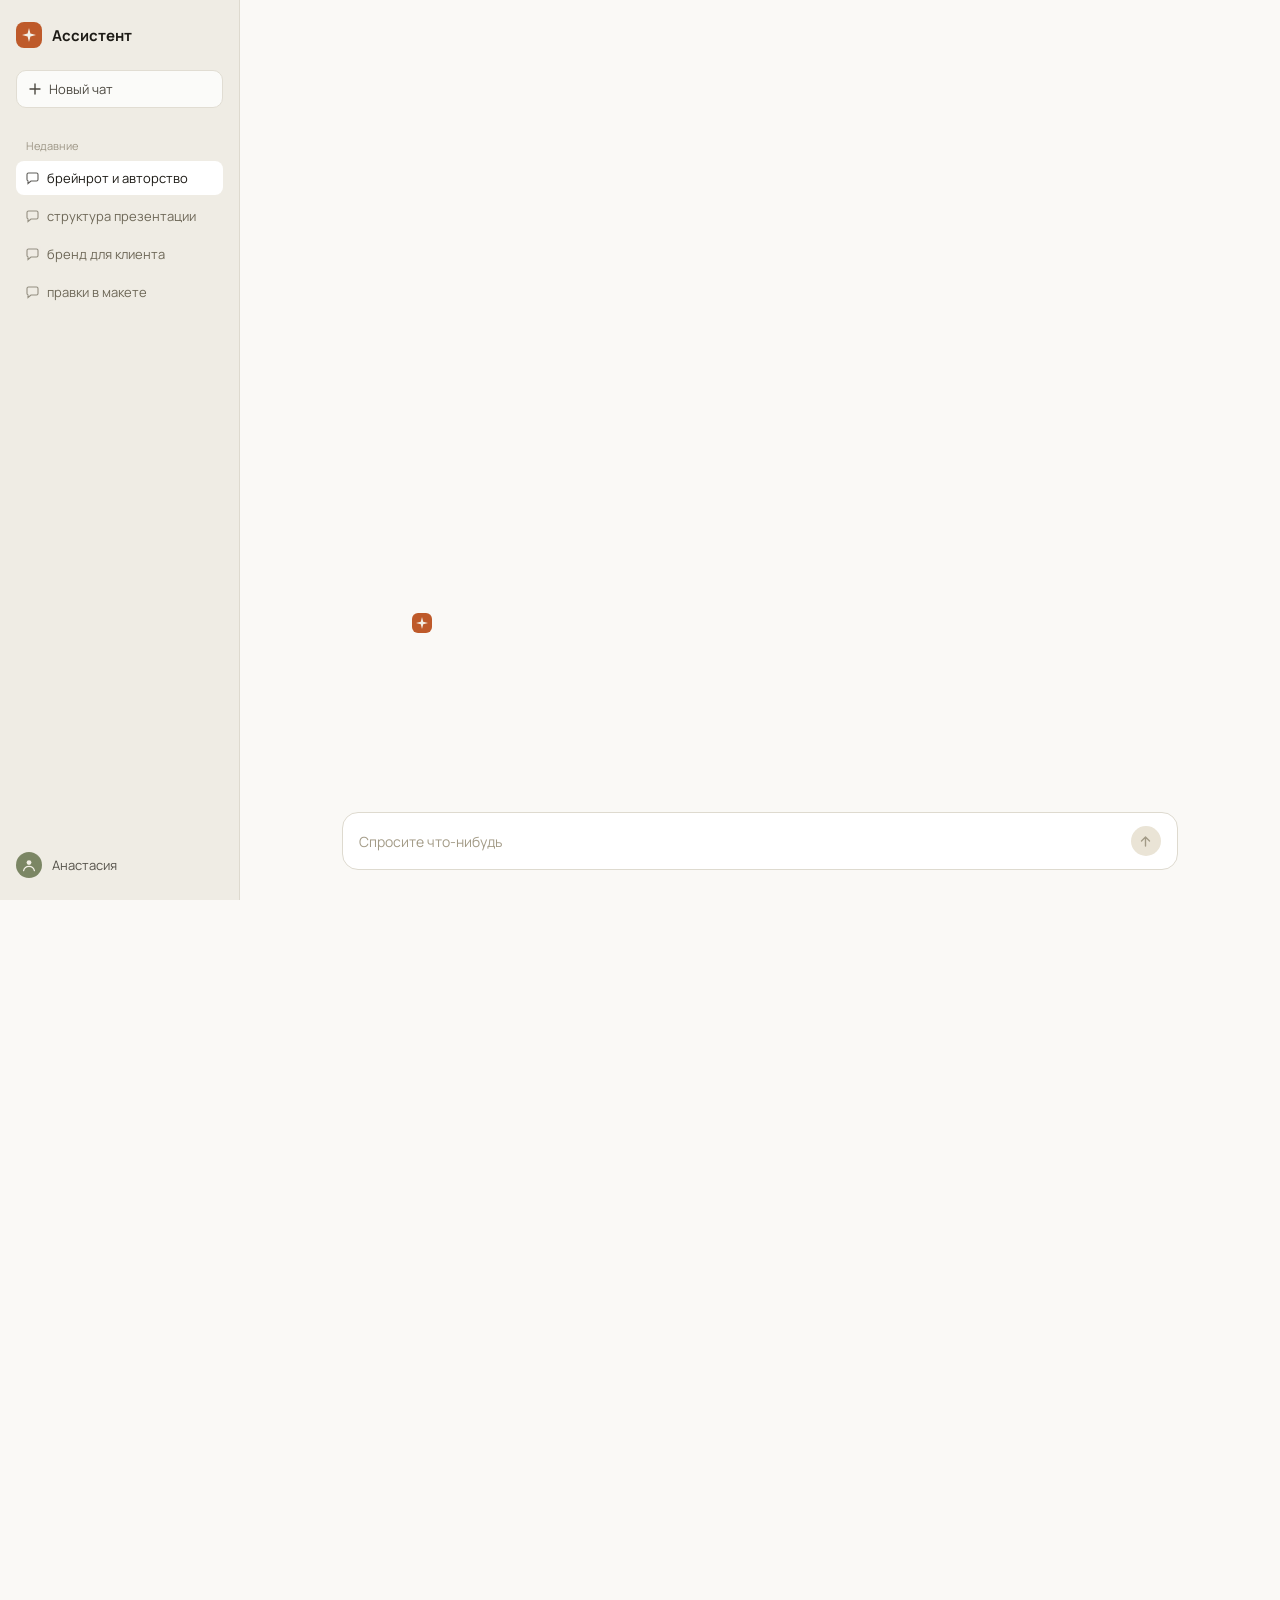
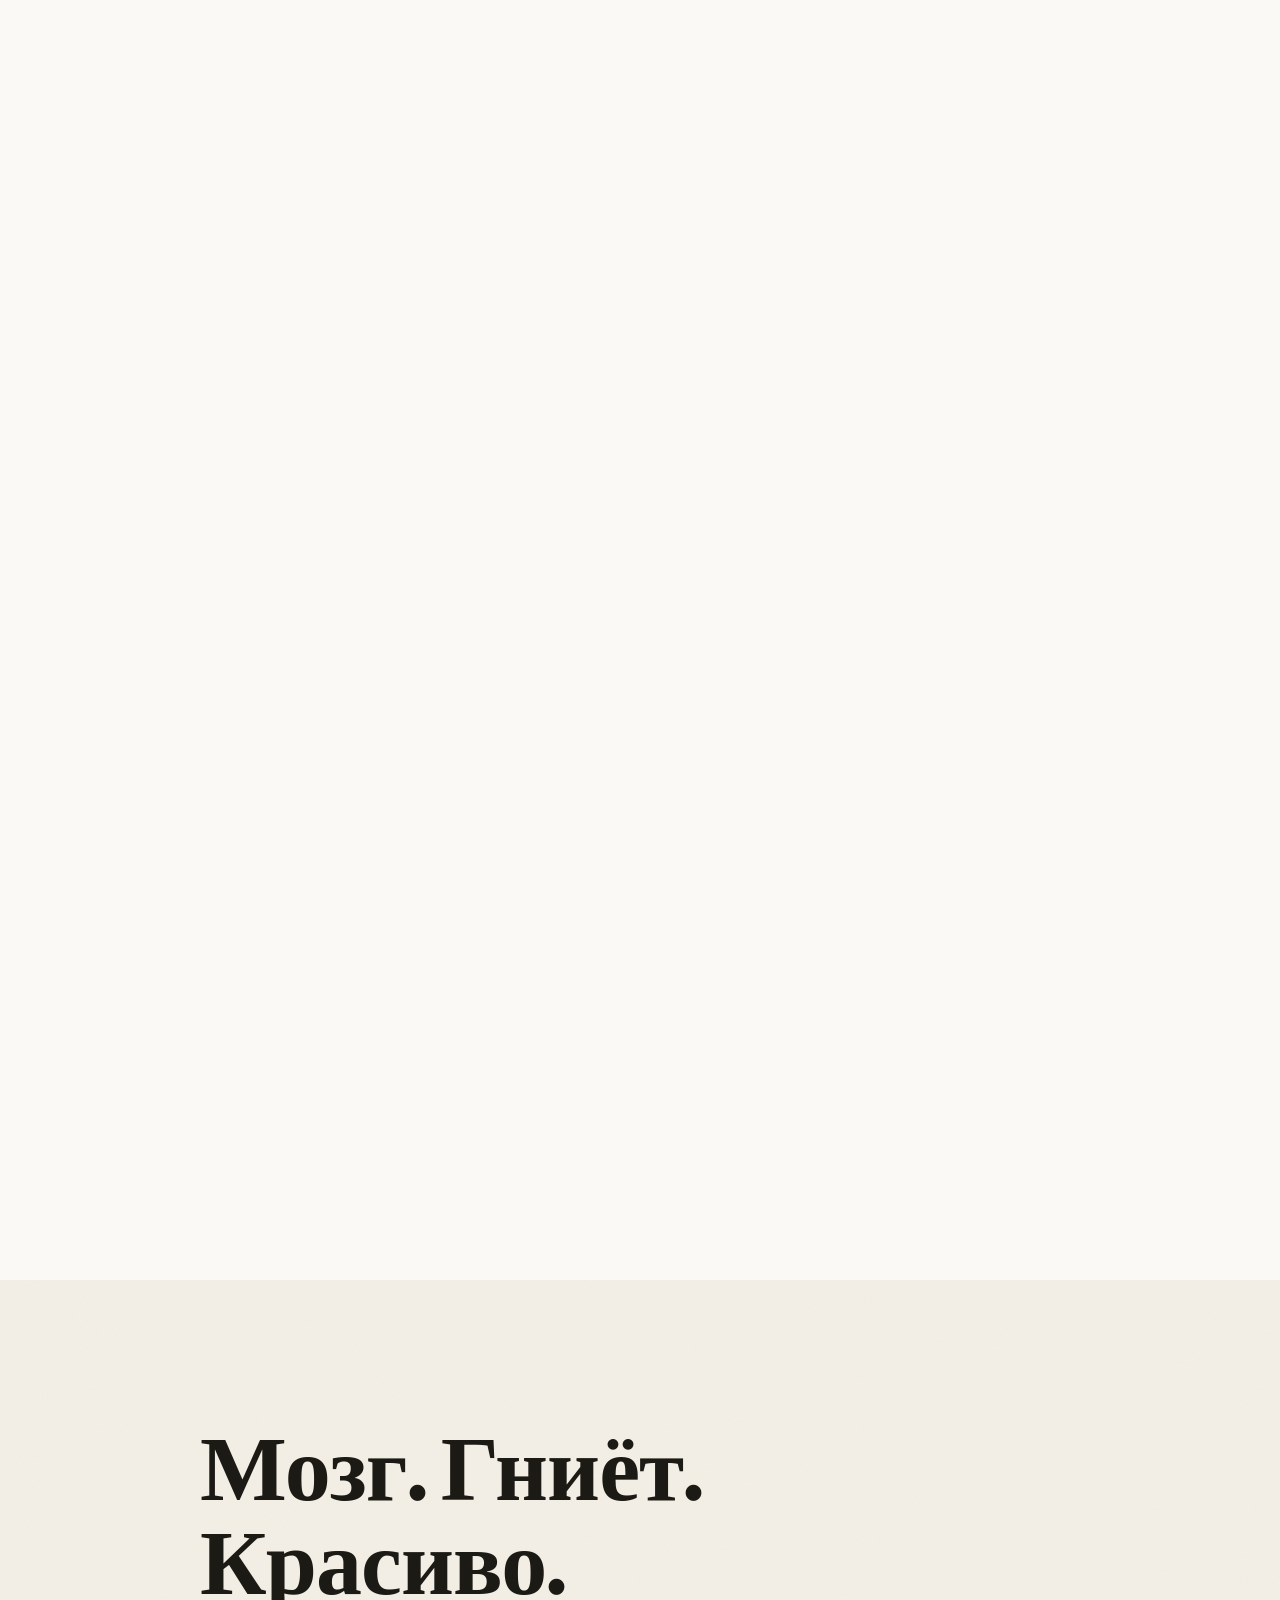
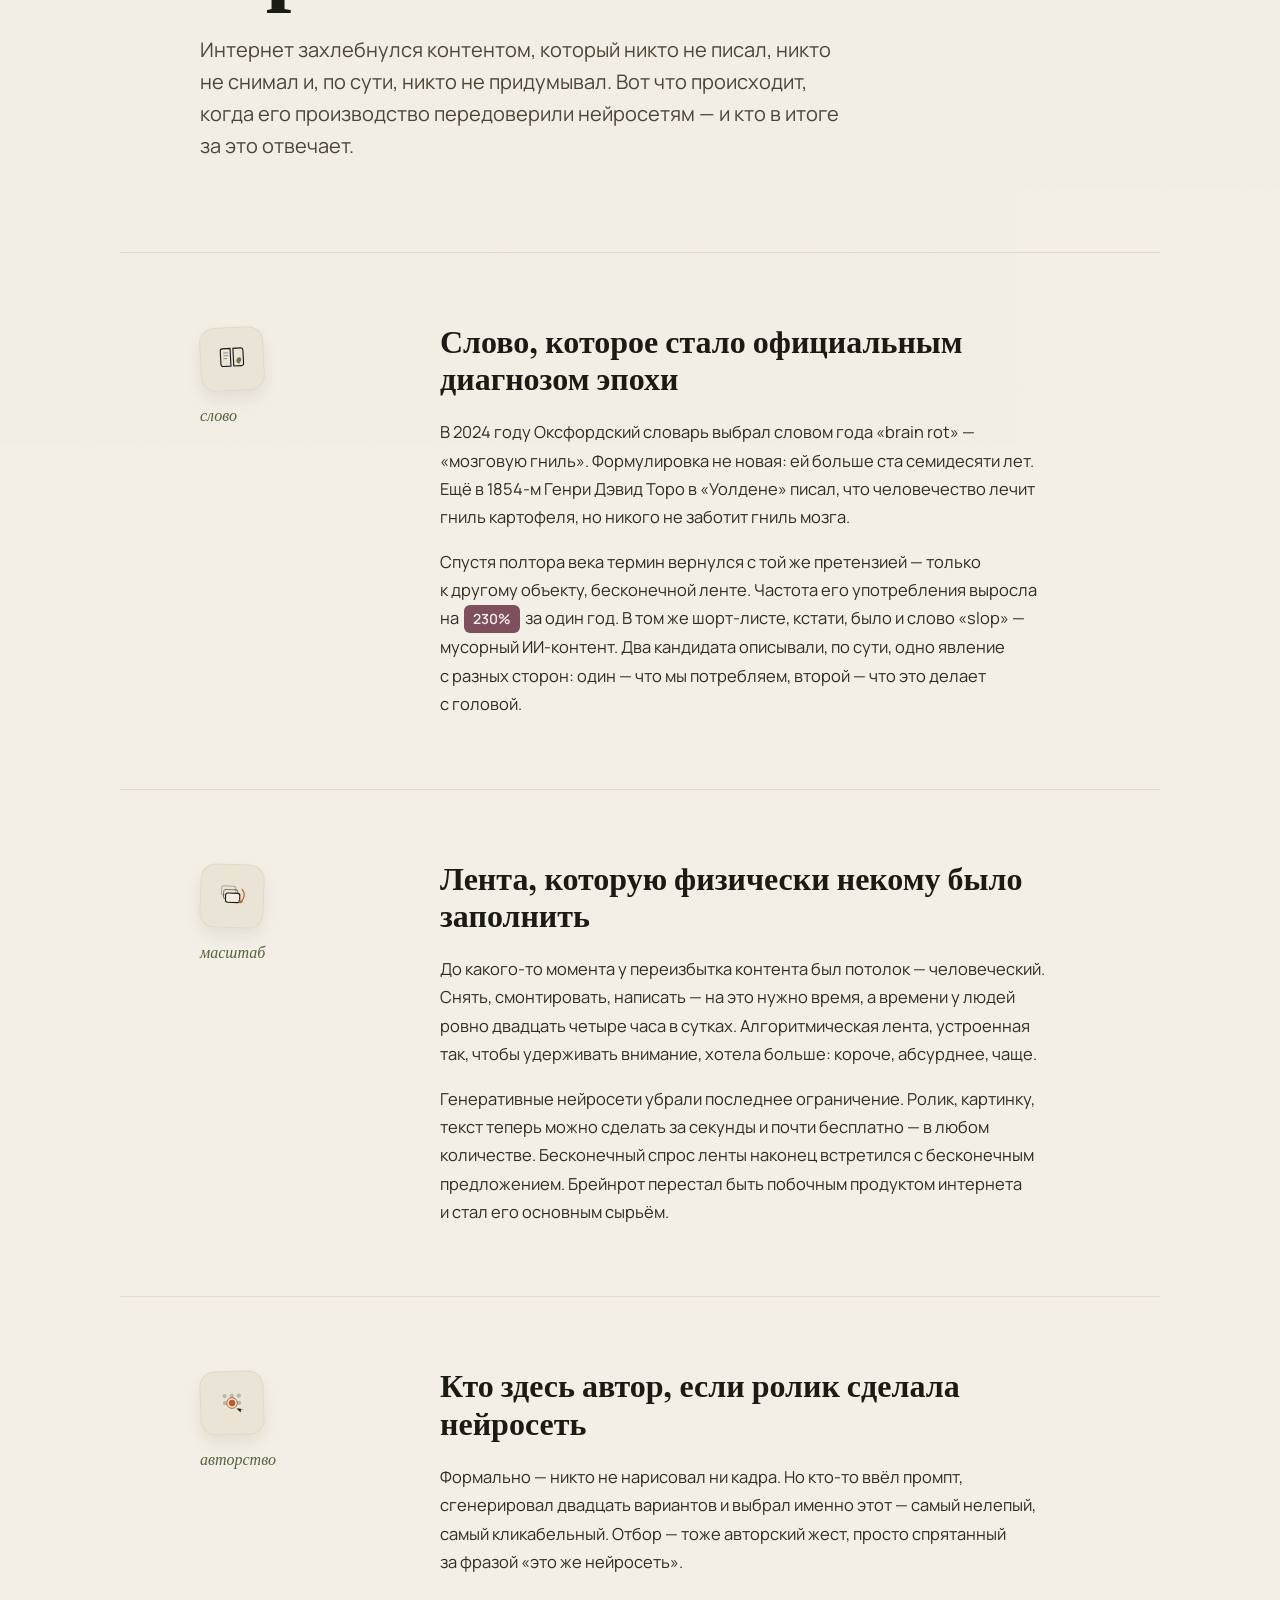
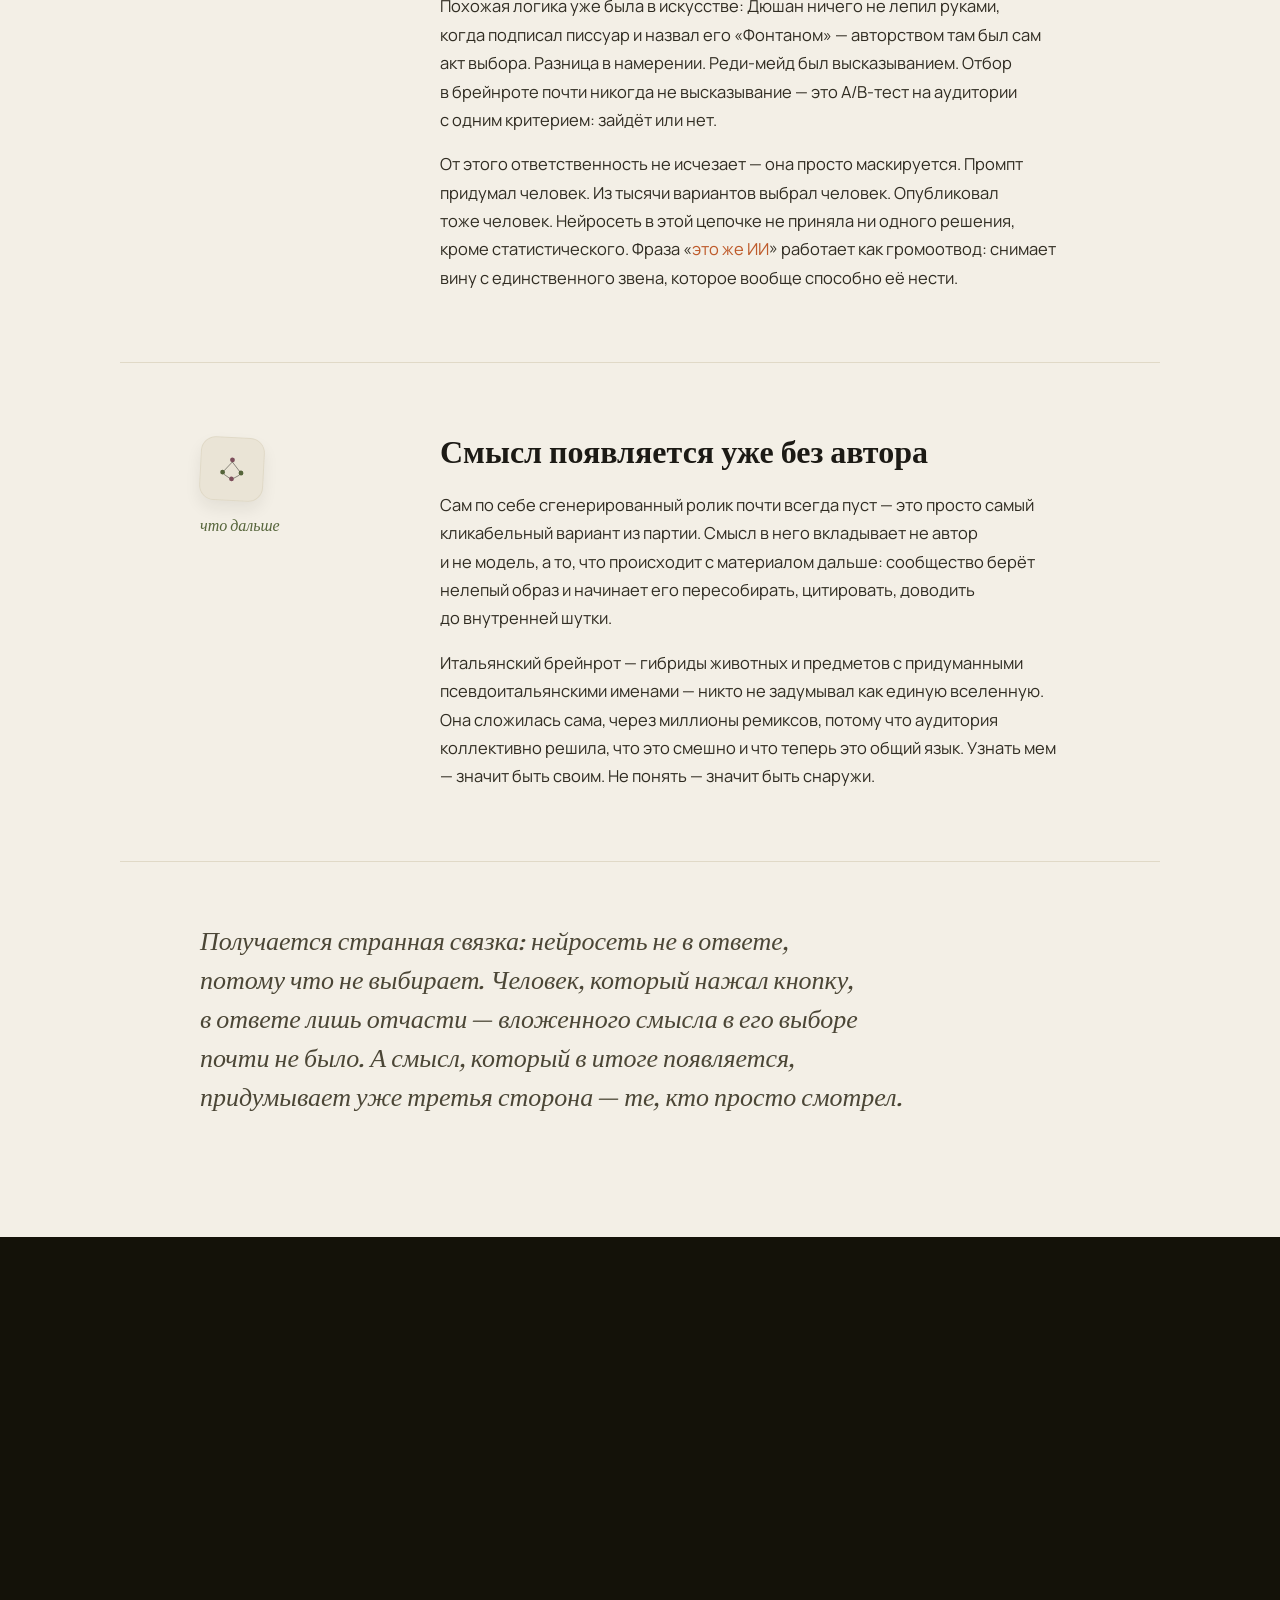
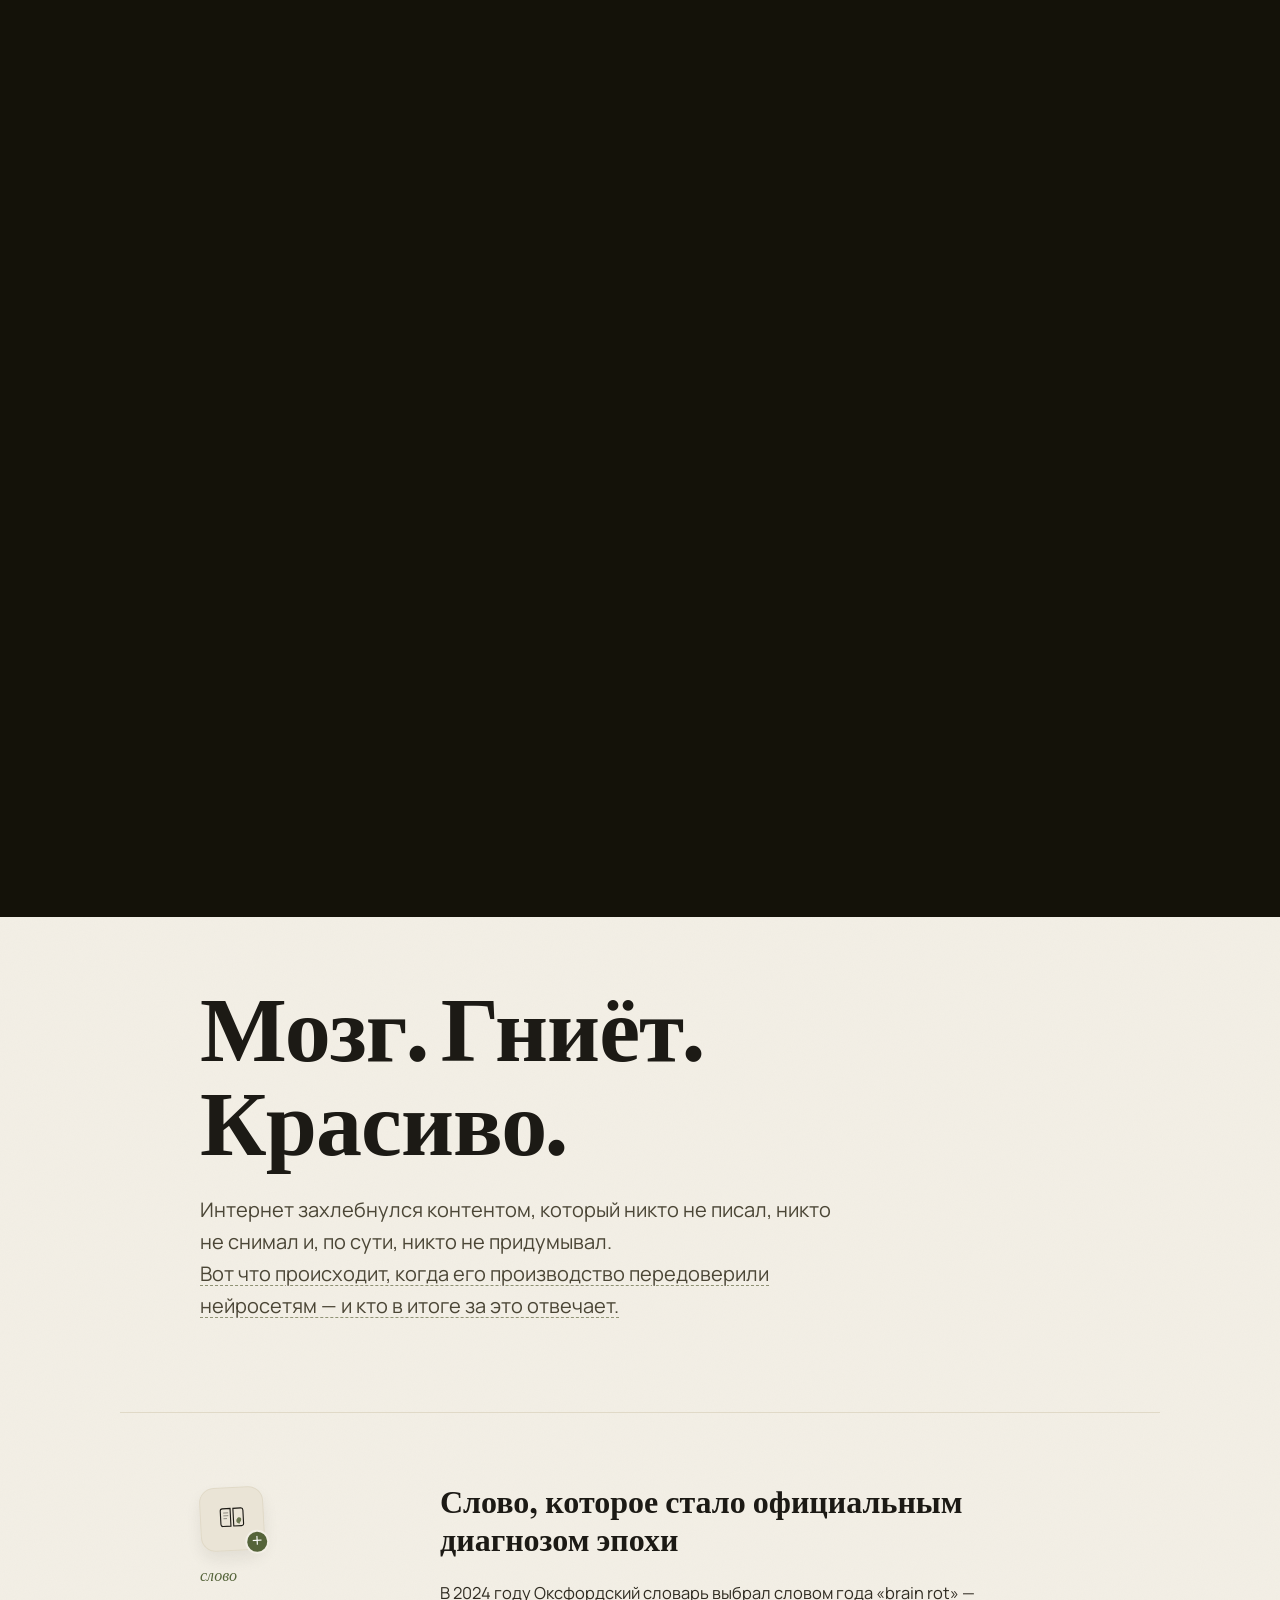
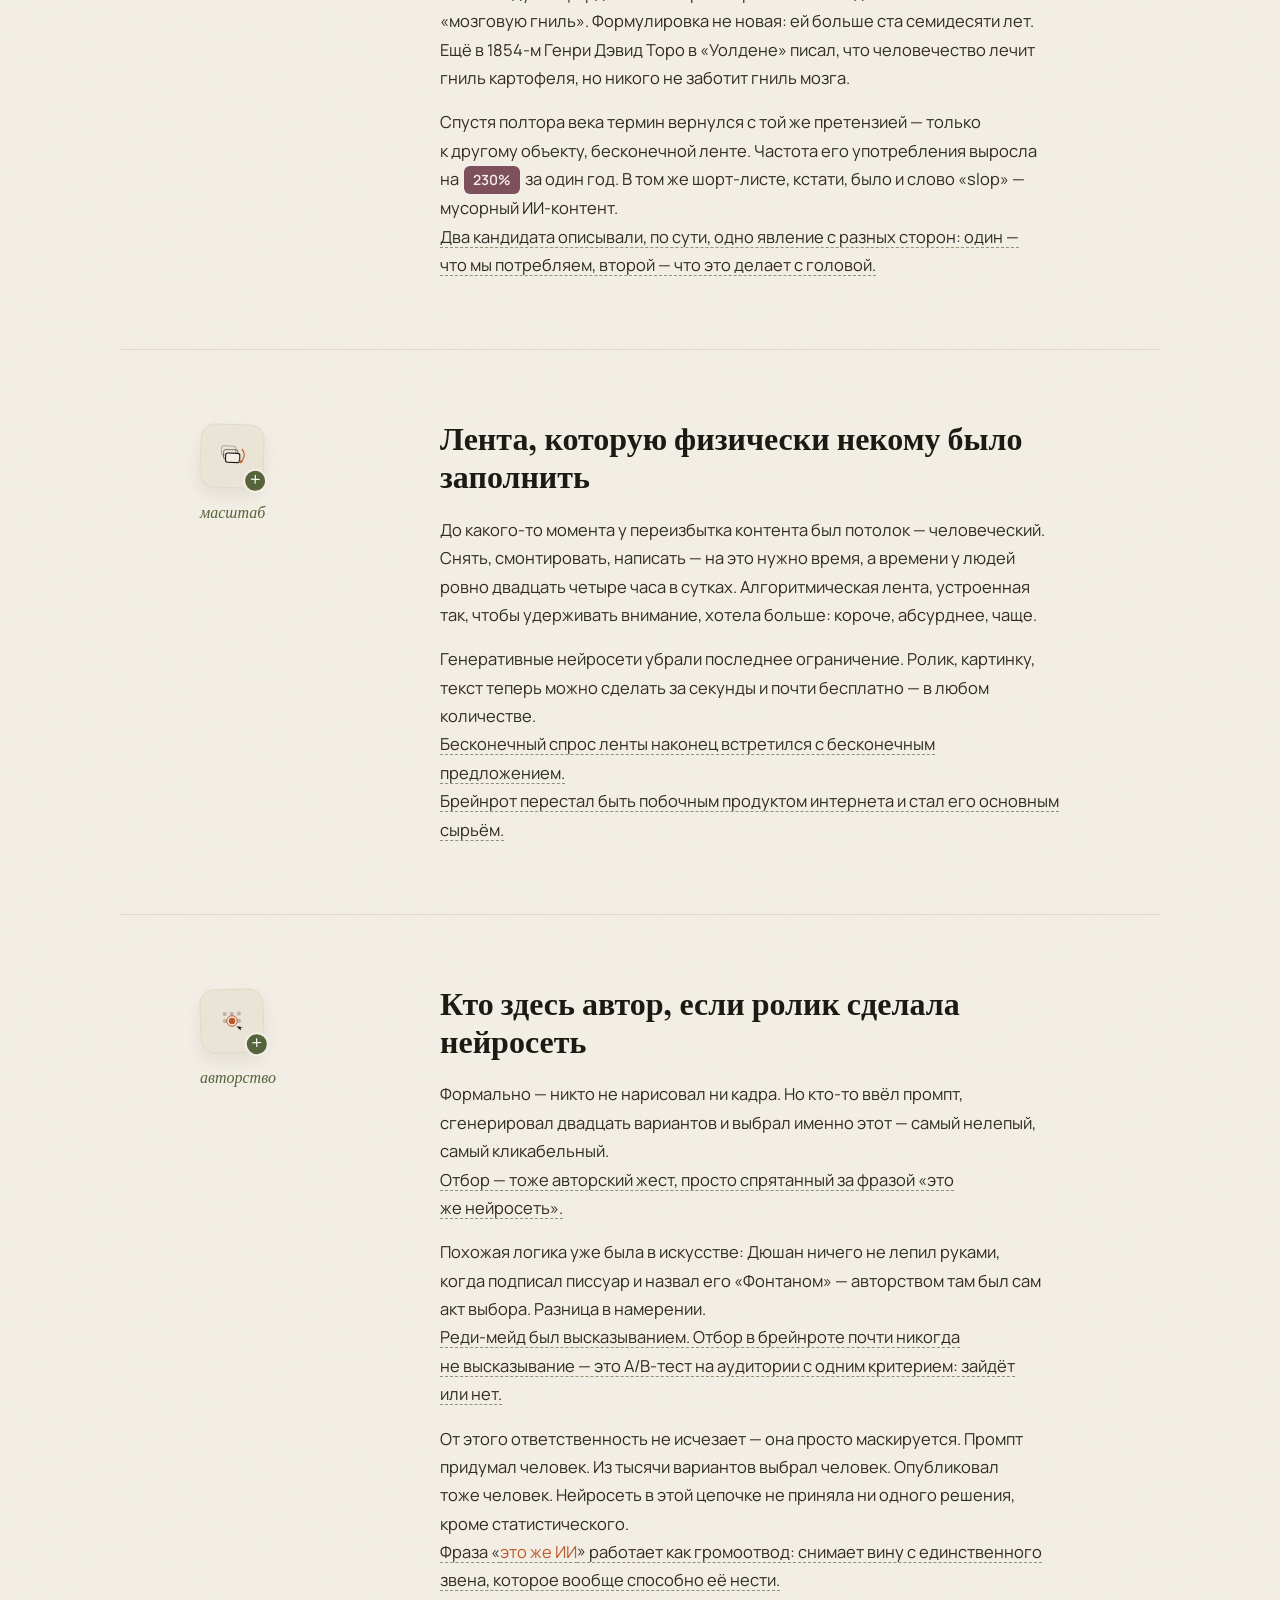
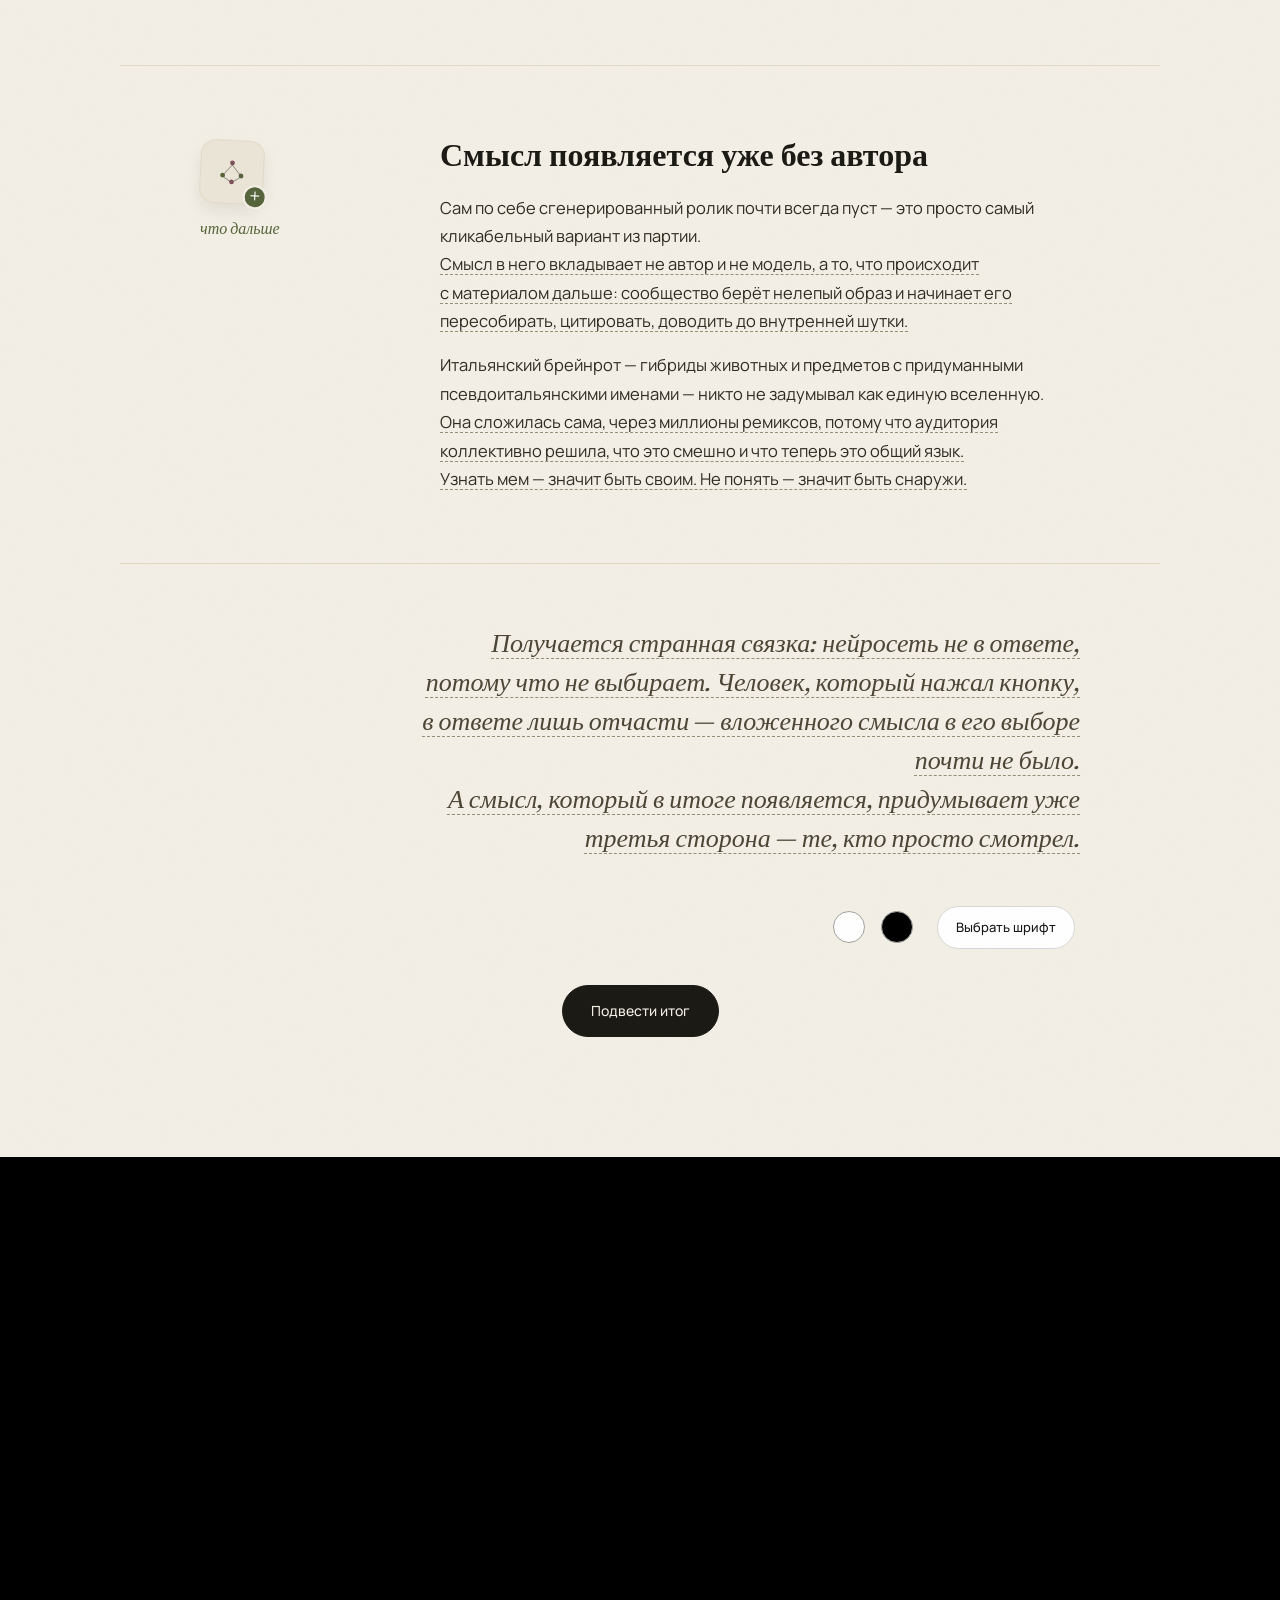
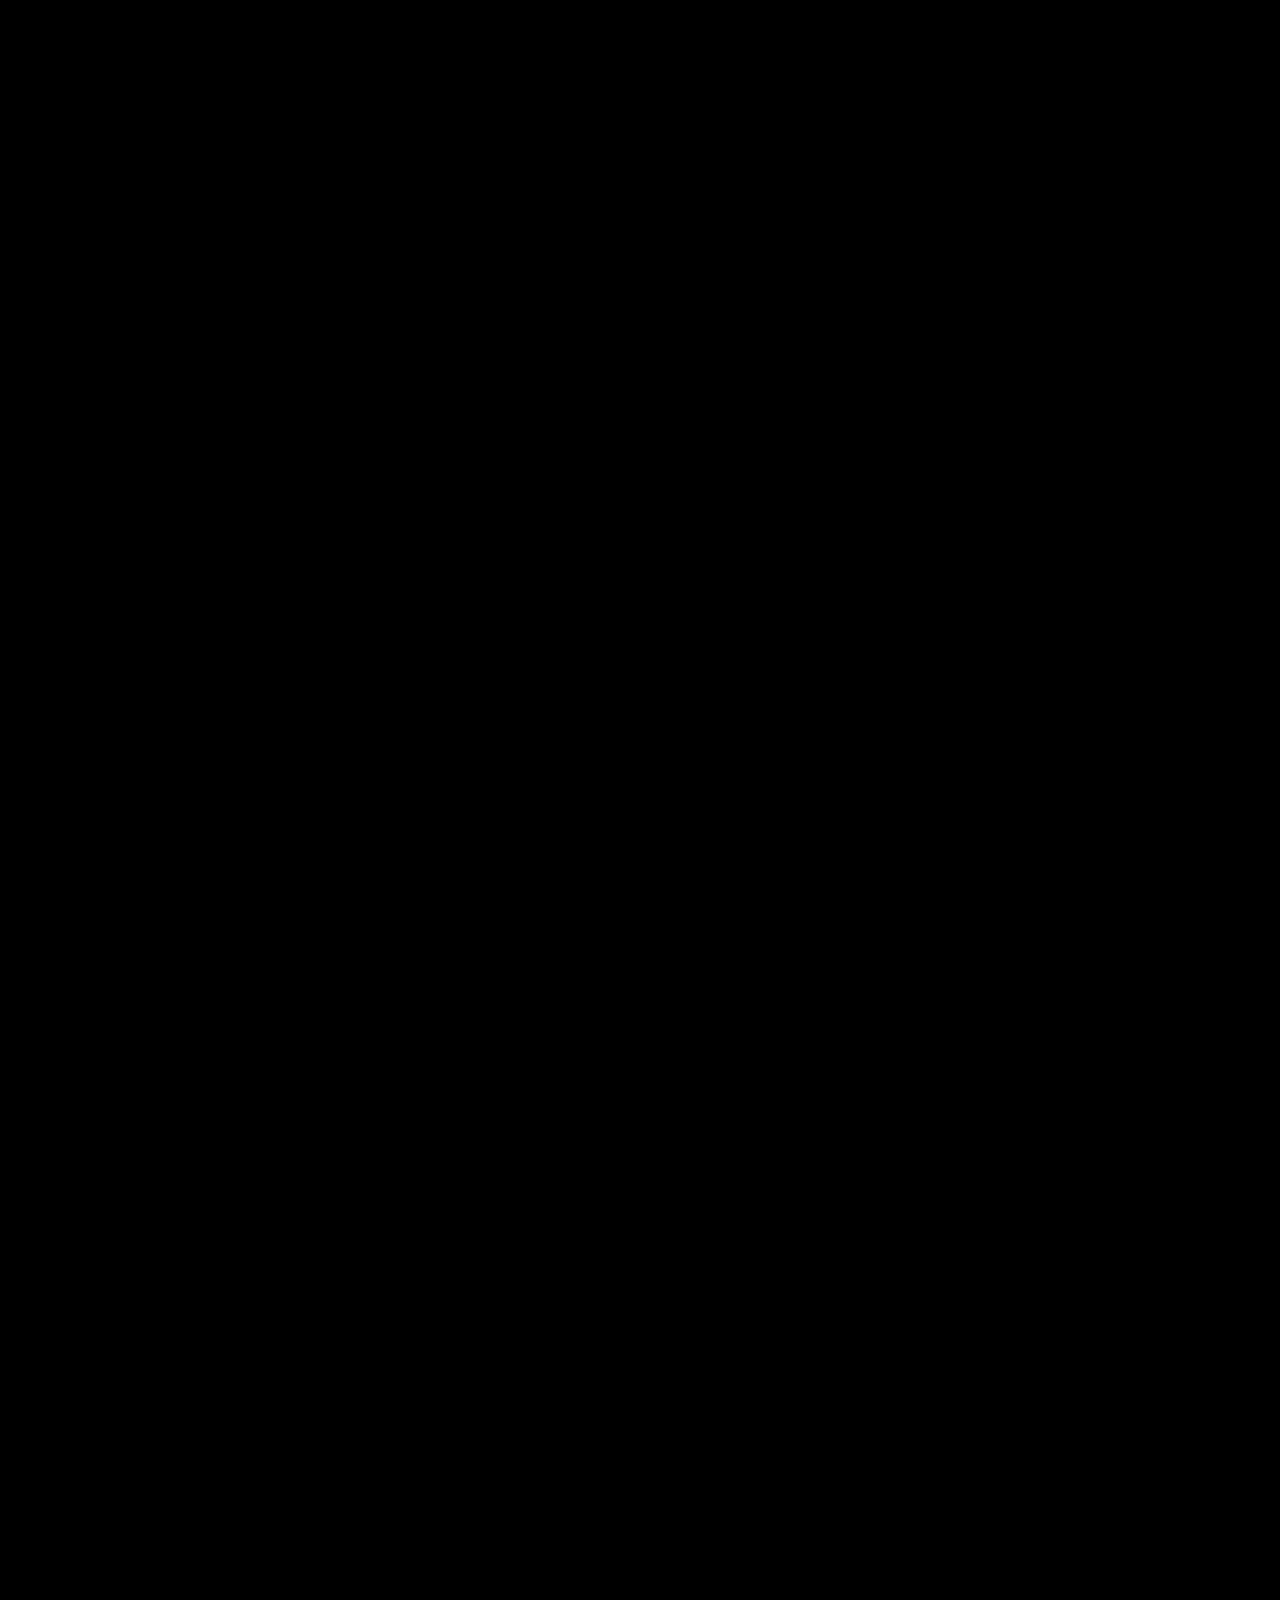
==== commit 8b60c2cc: "Fix orphaned Russian prepositions and add site favicon" ====
--- a/index.html
+++ b/index.html
@@ -4,7 +4,8 @@
 <meta charset="UTF-8">
 <meta name="viewport" content="width=device-width, initial-scale=1, viewport-fit=cover">
 <title>Мозг. Гниёт. Красиво.</title>
-<script src="assets/reading-session.js?v=restart-3"></script>
+<link rel="icon" type="image/svg+xml" sizes="any" href="assets/favicon.svg?v=1">
+<script src="assets/reading-session.js?v=nbsp-ce91ad1b"></script>
 <link rel="preconnect" href="https://fonts.googleapis.com">
 <link rel="preconnect" href="https://fonts.gstatic.com" crossorigin>
 <link href="https://fonts.googleapis.com/css2?family=Fraunces:ital,opsz,wght@0,9..144,400;0,9..144,560;0,9..144,680;1,9..144,500&family=Manrope:wght@400;500;600;700&display=swap" rel="stylesheet">
@@ -556,10 +557,10 @@
     </div>
     <div class="history">
       <div class="history-label">Недавние</div>
-      <div class="history-item active"><svg class="hist-ico" width="13" height="13" viewBox="0 0 13 13" fill="none"><path d="M1 2.5C1 1.7 1.7 1 2.5 1H10.5C11.3 1 12 1.7 12 2.5V7.5C12 8.3 11.3 9 10.5 9H5L2 11.5V9H2.5C1.7 9 1 8.3 1 7.5V2.5Z" stroke="currentColor" stroke-width="1.1"/></svg>брейнрот и авторство</div>
+      <div class="history-item active"><svg class="hist-ico" width="13" height="13" viewBox="0 0 13 13" fill="none"><path d="M1 2.5C1 1.7 1.7 1 2.5 1H10.5C11.3 1 12 1.7 12 2.5V7.5C12 8.3 11.3 9 10.5 9H5L2 11.5V9H2.5C1.7 9 1 8.3 1 7.5V2.5Z" stroke="currentColor" stroke-width="1.1"/></svg>брейнрот и авторство</div>
       <div class="history-item"><svg class="hist-ico" width="13" height="13" viewBox="0 0 13 13" fill="none"><path d="M1 2.5C1 1.7 1.7 1 2.5 1H10.5C11.3 1 12 1.7 12 2.5V7.5C12 8.3 11.3 9 10.5 9H5L2 11.5V9H2.5C1.7 9 1 8.3 1 7.5V2.5Z" stroke="currentColor" stroke-width="1.1"/></svg>структура презентации</div>
-      <div class="history-item"><svg class="hist-ico" width="13" height="13" viewBox="0 0 13 13" fill="none"><path d="M1 2.5C1 1.7 1.7 1 2.5 1H10.5C11.3 1 12 1.7 12 2.5V7.5C12 8.3 11.3 9 10.5 9H5L2 11.5V9H2.5C1.7 9 1 8.3 1 7.5V2.5Z" stroke="currentColor" stroke-width="1.1"/></svg>бренд для клиента</div>
-      <div class="history-item"><svg class="hist-ico" width="13" height="13" viewBox="0 0 13 13" fill="none"><path d="M1 2.5C1 1.7 1.7 1 2.5 1H10.5C11.3 1 12 1.7 12 2.5V7.5C12 8.3 11.3 9 10.5 9H5L2 11.5V9H2.5C1.7 9 1 8.3 1 7.5V2.5Z" stroke="currentColor" stroke-width="1.1"/></svg>правки в макете</div>
+      <div class="history-item"><svg class="hist-ico" width="13" height="13" viewBox="0 0 13 13" fill="none"><path d="M1 2.5C1 1.7 1.7 1 2.5 1H10.5C11.3 1 12 1.7 12 2.5V7.5C12 8.3 11.3 9 10.5 9H5L2 11.5V9H2.5C1.7 9 1 8.3 1 7.5V2.5Z" stroke="currentColor" stroke-width="1.1"/></svg>бренд для клиента</div>
+      <div class="history-item"><svg class="hist-ico" width="13" height="13" viewBox="0 0 13 13" fill="none"><path d="M1 2.5C1 1.7 1.7 1 2.5 1H10.5C11.3 1 12 1.7 12 2.5V7.5C12 8.3 11.3 9 10.5 9H5L2 11.5V9H2.5C1.7 9 1 8.3 1 7.5V2.5Z" stroke="currentColor" stroke-width="1.1"/></svg>правки в макете</div>
     </div>
     <div class="sidebar-foot">
       <span class="avatar">
@@ -621,7 +622,7 @@
 
   <div class="reveal-hero">
     <h1 class="hero-title" id="heroTitle">Мозг. Гниёт. Красиво.</h1>
-    <p class="hero-dek">Интернет захлебнулся контентом, который никто не писал, никто не снимал и, по сути, никто не придумывал. Вот что происходит, когда его производство передоверили нейросетям — и кто в итоге за это отвечает.</p>
+    <p class="hero-dek">Интернет захлебнулся контентом, который никто не писал, никто не снимал и, по сути, никто не придумывал. Вот что происходит, когда его производство передоверили нейросетям — и кто в итоге за это отвечает.</p>
   </div>
 
   <div class="reveal-section">
@@ -640,8 +641,8 @@
     </div>
     <div class="section-body">
       <h2>Слово, которое стало официальным диагнозом эпохи</h2>
-      <p>В 2024 году Оксфордский словарь выбрал словом года «brain rot» — «мозговую гниль». Формулировка не новая: ей больше ста семидесяти лет. Ещё в 1854-м Генри Дэвид Торо в «Уолдене» писал, что человечество лечит гниль картофеля, но никого не заботит гниль мозга.</p>
-      <p>Спустя полтора века термин вернулся с той же претензией — только к другому объекту, бесконечной ленте. Частота его употребления выросла на <span class="stat-chip">230%</span> за один год. В том же шорт-листе, кстати, было и слово «slop» — мусорный ИИ-контент. Два кандидата описывали, по сути, одно явление с разных сторон: один — что мы потребляем, второй — что это делает с головой.</p>
+      <p>В 2024 году Оксфордский словарь выбрал словом года «brain rot» — «мозговую гниль». Формулировка не новая: ей больше ста семидесяти лет. Ещё в 1854-м Генри Дэвид Торо в «Уолдене» писал, что человечество лечит гниль картофеля, но никого не заботит гниль мозга.</p>
+      <p>Спустя полтора века термин вернулся с той же претензией — только к другому объекту, бесконечной ленте. Частота его употребления выросла на <span class="stat-chip">230%</span> за один год. В том же шорт-листе, кстати, было и слово «slop» — мусорный ИИ-контент. Два кандидата описывали, по сути, одно явление с разных сторон: один — что мы потребляем, второй — что это делает с головой.</p>
     </div>
   </div>
 
@@ -660,8 +661,8 @@
     </div>
     <div class="section-body">
       <h2>Лента, которую физически некому было заполнить</h2>
-      <p>До какого-то момента у переизбытка контента был потолок — человеческий. Снять, смонтировать, написать — на это нужно время, а времени у людей ровно двадцать четыре часа в сутках. Алгоритмическая лента, устроенная так, чтобы удерживать внимание, хотела больше: короче, абсурднее, чаще.</p>
-      <p>Генеративные нейросети убрали последнее ограничение. Ролик, картинку, текст теперь можно сделать за секунды и почти бесплатно — в любом количестве. Бесконечный спрос ленты наконец встретился с бесконечным предложением. Брейнрот перестал быть побочным продуктом интернета и стал его основным сырьём.</p>
+      <p>До какого-то момента у переизбытка контента был потолок — человеческий. Снять, смонтировать, написать — на это нужно время, а времени у людей ровно двадцать четыре часа в сутках. Алгоритмическая лента, устроенная так, чтобы удерживать внимание, хотела больше: короче, абсурднее, чаще.</p>
+      <p>Генеративные нейросети убрали последнее ограничение. Ролик, картинку, текст теперь можно сделать за секунды и почти бесплатно — в любом количестве. Бесконечный спрос ленты наконец встретился с бесконечным предложением. Брейнрот перестал быть побочным продуктом интернета и стал его основным сырьём.</p>
     </div>
   </div>
 
@@ -682,10 +683,10 @@
       авторство
     </div>
     <div class="section-body">
-      <h2>Кто здесь автор, если ролик сделала нейросеть</h2>
-      <p>Формально — никто не нарисовал ни кадра. Но кто-то ввёл промпт, сгенерировал двадцать вариантов и выбрал именно этот — самый нелепый, самый кликабельный. Отбор — тоже авторский жест, просто спрятанный за фразой «это же нейросеть».</p>
-      <p>Похожая логика уже была в искусстве: Дюшан ничего не лепил руками, когда подписал писсуар и назвал его «Фонтаном» — авторством там был сам акт выбора. Разница в намерении. Реди-мейд был высказыванием. Отбор в брейнроте почти никогда не высказывание — это A/B-тест на аудитории с одним критерием: зайдёт или нет.</p>
-      <p>От этого ответственность не исчезает — она просто маскируется. Промпт придумал человек. Из тысячи вариантов выбрал человек. Опубликовал тоже человек. Нейросеть в этой цепочке не приняла ни одного решения, кроме статистического. Фраза «<span class="accent">это же ИИ</span>» работает как громоотвод: снимает вину с единственного звена, которое вообще способно её нести.</p>
+      <h2>Кто здесь автор, если ролик сделала нейросеть</h2>
+      <p>Формально — никто не нарисовал ни кадра. Но кто-то ввёл промпт, сгенерировал двадцать вариантов и выбрал именно этот — самый нелепый, самый кликабельный. Отбор — тоже авторский жест, просто спрятанный за фразой «это же нейросеть».</p>
+      <p>Похожая логика уже была в искусстве: Дюшан ничего не лепил руками, когда подписал писсуар и назвал его «Фонтаном» — авторством там был сам акт выбора. Разница в намерении. Реди-мейд был высказыванием. Отбор в брейнроте почти никогда не высказывание — это A/B-тест на аудитории с одним критерием: зайдёт или нет.</p>
+      <p>От этого ответственность не исчезает — она просто маскируется. Промпт придумал человек. Из тысячи вариантов выбрал человек. Опубликовал тоже человек. Нейросеть в этой цепочке не приняла ни одного решения, кроме статистического. Фраза «<span class="accent">это же ИИ</span>» работает как громоотвод: снимает вину с единственного звена, которое вообще способно её нести.</p>
     </div>
   </div>
 
@@ -700,28 +701,28 @@
           <path d="M24 14L13 27M24 14L35 27M13 32L21 37M35 32L27 37" stroke="var(--ink)" stroke-width="1.3" opacity=".5"/>
         </svg>
       </div>
-      что дальше
+      что дальше
     </div>
     <div class="section-body">
-      <h2>Смысл появляется уже без автора</h2>
-      <p>Сам по себе сгенерированный ролик почти всегда пуст — это просто самый кликабельный вариант из партии. Смысл в него вкладывает не автор и не модель, а то, что происходит с материалом дальше: сообщество берёт нелепый образ и начинает его пересобирать, цитировать, доводить до внутренней шутки.</p>
-      <p>Итальянский брейнрот — гибриды животных и предметов с придуманными псевдоитальянскими именами — никто не задумывал как единую вселенную. Она сложилась сама, через миллионы ремиксов, потому что аудитория коллективно решила, что это смешно и что теперь это общий язык. Узнать мем — значит быть своим. Не понять — значит быть снаружи.</p>
+      <h2>Смысл появляется уже без автора</h2>
+      <p>Сам по себе сгенерированный ролик почти всегда пуст — это просто самый кликабельный вариант из партии. Смысл в него вкладывает не автор и не модель, а то, что происходит с материалом дальше: сообщество берёт нелепый образ и начинает его пересобирать, цитировать, доводить до внутренней шутки.</p>
+      <p>Итальянский брейнрот — гибриды животных и предметов с придуманными псевдоитальянскими именами — никто не задумывал как единую вселенную. Она сложилась сама, через миллионы ремиксов, потому что аудитория коллективно решила, что это смешно и что теперь это общий язык. Узнать мем — значит быть своим. Не понять — значит быть снаружи.</p>
     </div>
   </div>
 
   <div class="reveal-foot">
-    <p>Получается странная связка: нейросеть не в ответе, потому что не выбирает. Человек, который нажал кнопку, в ответе лишь отчасти — вложенного смысла в его выборе почти не было. А смысл, который в итоге появляется, придумывает уже третья сторона — те, кто просто смотрел.</p>
+    <p>Получается странная связка: нейросеть не в ответе, потому что не выбирает. Человек, который нажал кнопку, в ответе лишь отчасти — вложенного смысла в его выборе почти не было. А смысл, который в итоге появляется, придумывает уже третья сторона — те, кто просто смотрел.</p>
   </div>
 </section>
 
 <section id="verdict">
   <div class="verdict-sticky">
     <div class="verdict-lines">
-      <p class="v-line v-line--lead" id="vline1">То что вы сейчас прочитали — <span class="v-key">это нейрослоп</span></p>
-      <p class="v-line" id="vline2">я не взяла на себя никакой ответственности и не внесла правок в текст</p>
+      <p class="v-line v-line--lead" id="vline1">То что вы сейчас прочитали — <span class="v-key">это нейрослоп</span></p>
+      <p class="v-line" id="vline2">я не взяла на себя никакой ответственности и не внесла правок в текст</p>
       <p class="v-line" id="vline3">следственно создала пустой контент, который заставляет гнить мозг</p>
       <p class="v-line" id="vline4">Однако ИИ — <span class="v-key v-key--tool">это инструмент</span></p>
-      <p class="v-line v-line--close" id="vline5">а значит нам необходимо внести правки чтобы создать смысл</p>
+      <p class="v-line v-line--close" id="vline5">а значит нам необходимо внести правки чтобы создать смысл</p>
     </div>
   </div>
 </section>
@@ -739,12 +740,12 @@
 
   <div class="reveal-hero">
     <h1 class="hero-title" id="interactiveTitle" aria-label="Мозг. Гниёт. Красиво."><button type="button" id="heroStartTrigger" class="hero-start-trigger" aria-haspopup="dialog" aria-expanded="false" aria-controls="visualPicker" aria-label="Выбрать стартовый экран">Мозг. Гниёт. Красиво.</button></h1>
-    <p class="hero-dek">Интернет захлебнулся контентом, который никто не писал, никто не снимал и, по сути, никто не придумывал. <button type="button" class="editable-fragment" data-fragment="0" aria-haspopup="dialog" aria-expanded="false" aria-controls="editorPopover">Вот что происходит, когда его производство передоверили нейросетям — и кто в итоге за это отвечает.</button></p>
+    <p class="hero-dek">Интернет захлебнулся контентом, который никто не писал, никто не снимал и, по сути, никто не придумывал. <button type="button" class="editable-fragment" data-fragment="0" aria-haspopup="dialog" aria-expanded="false" aria-controls="editorPopover">Вот что происходит, когда его производство передоверили нейросетям — и кто в итоге за это отвечает.</button></p>
   </div>
 
   <div class="reveal-section">
     <div class="section-label">
-      <button type="button" class="label-icon rot-a" data-visual-block="0" aria-label="Выбрать иллюстрацию к разделу" aria-haspopup="dialog" aria-expanded="false" aria-controls="visualPicker">
+      <button type="button" class="label-icon rot-a" data-visual-block="0" aria-label="Выбрать иллюстрацию к разделу" aria-haspopup="dialog" aria-expanded="false" aria-controls="visualPicker">
         <svg viewBox="0 0 48 48" fill="none">
           <path d="M8 12C8 10 9 9 11 9H22V34H11C9 34 8 33 8 31Z" stroke="var(--ink)" stroke-width="1.6"/>
           <path d="M40 12C40 10 39 9 37 9H26V34H37C39 34 40 33 40 31Z" stroke="var(--ink)" stroke-width="1.6"/>
@@ -758,14 +759,14 @@
     </div>
     <div class="section-body">
       <h2>Слово, которое стало официальным диагнозом эпохи</h2>
-      <p>В 2024 году Оксфордский словарь выбрал словом года «brain rot» — «мозговую гниль». Формулировка не новая: ей больше ста семидесяти лет. Ещё в 1854-м Генри Дэвид Торо в «Уолдене» писал, что человечество лечит гниль картофеля, но никого не заботит гниль мозга.</p>
-      <p>Спустя полтора века термин вернулся с той же претензией — только к другому объекту, бесконечной ленте. Частота его употребления выросла на <span class="stat-chip">230%</span> за один год. В том же шорт-листе, кстати, было и слово «slop» — мусорный ИИ-контент. <button type="button" class="editable-fragment" data-fragment="1" aria-haspopup="dialog" aria-expanded="false" aria-controls="editorPopover">Два кандидата описывали, по сути, одно явление с разных сторон: один — что мы потребляем, второй — что это делает с головой.</button></p>
+      <p>В 2024 году Оксфордский словарь выбрал словом года «brain rot» — «мозговую гниль». Формулировка не новая: ей больше ста семидесяти лет. Ещё в 1854-м Генри Дэвид Торо в «Уолдене» писал, что человечество лечит гниль картофеля, но никого не заботит гниль мозга.</p>
+      <p>Спустя полтора века термин вернулся с той же претензией — только к другому объекту, бесконечной ленте. Частота его употребления выросла на <span class="stat-chip">230%</span> за один год. В том же шорт-листе, кстати, было и слово «slop» — мусорный ИИ-контент. <button type="button" class="editable-fragment" data-fragment="1" aria-haspopup="dialog" aria-expanded="false" aria-controls="editorPopover">Два кандидата описывали, по сути, одно явление с разных сторон: один — что мы потребляем, второй — что это делает с головой.</button></p>
     </div>
   </div>
 
   <div class="reveal-section">
     <div class="section-label">
-      <button type="button" class="label-icon rot-b" data-visual-block="1" aria-label="Выбрать иллюстрацию к разделу" aria-haspopup="dialog" aria-expanded="false" aria-controls="visualPicker">
+      <button type="button" class="label-icon rot-b" data-visual-block="1" aria-label="Выбрать иллюстрацию к разделу" aria-haspopup="dialog" aria-expanded="false" aria-controls="visualPicker">
         <svg viewBox="0 0 48 48" fill="none">
           <rect x="9" y="10" width="20" height="13" rx="3" stroke="var(--ink)" stroke-width="1.4" opacity=".3"/>
           <rect x="12" y="15" width="20" height="13" rx="3" stroke="var(--ink)" stroke-width="1.4" opacity=".55"/>
@@ -778,14 +779,14 @@
     </div>
     <div class="section-body">
       <h2>Лента, которую физически некому было заполнить</h2>
-      <p>До какого-то момента у переизбытка контента был потолок — человеческий. Снять, смонтировать, написать — на это нужно время, а времени у людей ровно двадцать четыре часа в сутках. Алгоритмическая лента, устроенная так, чтобы удерживать внимание, хотела больше: короче, абсурднее, чаще.</p>
-      <p>Генеративные нейросети убрали последнее ограничение. Ролик, картинку, текст теперь можно сделать за секунды и почти бесплатно — в любом количестве. <button type="button" class="editable-fragment" data-fragment="2" aria-haspopup="dialog" aria-expanded="false" aria-controls="editorPopover">Бесконечный спрос ленты наконец встретился с бесконечным предложением.</button> <button type="button" class="editable-fragment" data-fragment="3" aria-haspopup="dialog" aria-expanded="false" aria-controls="editorPopover">Брейнрот перестал быть побочным продуктом интернета и стал его основным сырьём.</button></p>
+      <p>До какого-то момента у переизбытка контента был потолок — человеческий. Снять, смонтировать, написать — на это нужно время, а времени у людей ровно двадцать четыре часа в сутках. Алгоритмическая лента, устроенная так, чтобы удерживать внимание, хотела больше: короче, абсурднее, чаще.</p>
+      <p>Генеративные нейросети убрали последнее ограничение. Ролик, картинку, текст теперь можно сделать за секунды и почти бесплатно — в любом количестве. <button type="button" class="editable-fragment" data-fragment="2" aria-haspopup="dialog" aria-expanded="false" aria-controls="editorPopover">Бесконечный спрос ленты наконец встретился с бесконечным предложением.</button> <button type="button" class="editable-fragment" data-fragment="3" aria-haspopup="dialog" aria-expanded="false" aria-controls="editorPopover">Брейнрот перестал быть побочным продуктом интернета и стал его основным сырьём.</button></p>
     </div>
   </div>
 
   <div class="reveal-section">
     <div class="section-label">
-      <button type="button" class="label-icon rot-c" data-visual-block="2" aria-label="Выбрать иллюстрацию к разделу" aria-haspopup="dialog" aria-expanded="false" aria-controls="visualPicker">
+      <button type="button" class="label-icon rot-c" data-visual-block="2" aria-label="Выбрать иллюстрацию к разделу" aria-haspopup="dialog" aria-expanded="false" aria-controls="visualPicker">
         <svg viewBox="0 0 48 48" fill="none">
           <circle cx="14" cy="14" r="3" fill="var(--ink)" opacity=".22"/>
           <circle cx="24" cy="14" r="3" fill="var(--ink)" opacity=".22"/>
@@ -800,16 +801,16 @@
       авторство
     </div>
     <div class="section-body">
-      <h2>Кто здесь автор, если ролик сделала нейросеть</h2>
-      <p>Формально — никто не нарисовал ни кадра. Но кто-то ввёл промпт, сгенерировал двадцать вариантов и выбрал именно этот — самый нелепый, самый кликабельный. <button type="button" class="editable-fragment" data-fragment="4" aria-haspopup="dialog" aria-expanded="false" aria-controls="editorPopover">Отбор — тоже авторский жест, просто спрятанный за фразой «это же нейросеть».</button></p>
-      <p>Похожая логика уже была в искусстве: Дюшан ничего не лепил руками, когда подписал писсуар и назвал его «Фонтаном» — авторством там был сам акт выбора. Разница в намерении. <button type="button" class="editable-fragment" data-fragment="5" aria-haspopup="dialog" aria-expanded="false" aria-controls="editorPopover">Реди-мейд был высказыванием. Отбор в брейнроте почти никогда не высказывание — это A/B-тест на аудитории с одним критерием: зайдёт или нет.</button></p>
-      <p>От этого ответственность не исчезает — она просто маскируется. Промпт придумал человек. Из тысячи вариантов выбрал человек. Опубликовал тоже человек. Нейросеть в этой цепочке не приняла ни одного решения, кроме статистического. <button type="button" class="editable-fragment" data-fragment="6" aria-haspopup="dialog" aria-expanded="false" aria-controls="editorPopover">Фраза «<span class="accent">это же ИИ</span>» работает как громоотвод: снимает вину с единственного звена, которое вообще способно её нести.</button></p>
+      <h2>Кто здесь автор, если ролик сделала нейросеть</h2>
+      <p>Формально — никто не нарисовал ни кадра. Но кто-то ввёл промпт, сгенерировал двадцать вариантов и выбрал именно этот — самый нелепый, самый кликабельный. <button type="button" class="editable-fragment" data-fragment="4" aria-haspopup="dialog" aria-expanded="false" aria-controls="editorPopover">Отбор — тоже авторский жест, просто спрятанный за фразой «это же нейросеть».</button></p>
+      <p>Похожая логика уже была в искусстве: Дюшан ничего не лепил руками, когда подписал писсуар и назвал его «Фонтаном» — авторством там был сам акт выбора. Разница в намерении. <button type="button" class="editable-fragment" data-fragment="5" aria-haspopup="dialog" aria-expanded="false" aria-controls="editorPopover">Реди-мейд был высказыванием. Отбор в брейнроте почти никогда не высказывание — это A/B-тест на аудитории с одним критерием: зайдёт или нет.</button></p>
+      <p>От этого ответственность не исчезает — она просто маскируется. Промпт придумал человек. Из тысячи вариантов выбрал человек. Опубликовал тоже человек. Нейросеть в этой цепочке не приняла ни одного решения, кроме статистического. <button type="button" class="editable-fragment" data-fragment="6" aria-haspopup="dialog" aria-expanded="false" aria-controls="editorPopover">Фраза «<span class="accent">это же ИИ</span>» работает как громоотвод: снимает вину с единственного звена, которое вообще способно её нести.</button></p>
     </div>
   </div>
 
   <div class="reveal-section">
     <div class="section-label">
-      <button type="button" class="label-icon rot-d" data-visual-block="3" aria-label="Выбрать иллюстрацию к разделу" aria-haspopup="dialog" aria-expanded="false" aria-controls="visualPicker">
+      <button type="button" class="label-icon rot-d" data-visual-block="3" aria-label="Выбрать иллюстрацию к разделу" aria-haspopup="dialog" aria-expanded="false" aria-controls="visualPicker">
         <svg viewBox="0 0 48 48" fill="none">
           <circle cx="24" cy="11" r="3.4" fill="var(--bruise)"/>
           <circle cx="11" cy="29" r="3.4" fill="var(--mold)"/>
@@ -818,17 +819,17 @@
           <path d="M24 14L13 27M24 14L35 27M13 32L21 37M35 32L27 37" stroke="var(--ink)" stroke-width="1.3" opacity=".5"/>
         </svg>
       </button>
-      что дальше
+      что дальше
     </div>
     <div class="section-body">
-      <h2>Смысл появляется уже без автора</h2>
-      <p>Сам по себе сгенерированный ролик почти всегда пуст — это просто самый кликабельный вариант из партии. <button type="button" class="editable-fragment" data-fragment="7" aria-haspopup="dialog" aria-expanded="false" aria-controls="editorPopover">Смысл в него вкладывает не автор и не модель, а то, что происходит с материалом дальше: сообщество берёт нелепый образ и начинает его пересобирать, цитировать, доводить до внутренней шутки.</button></p>
-      <p>Итальянский брейнрот — гибриды животных и предметов с придуманными псевдоитальянскими именами — никто не задумывал как единую вселенную. <button type="button" class="editable-fragment" data-fragment="8" aria-haspopup="dialog" aria-expanded="false" aria-controls="editorPopover">Она сложилась сама, через миллионы ремиксов, потому что аудитория коллективно решила, что это смешно и что теперь это общий язык.</button> <button type="button" class="editable-fragment" data-fragment="9" aria-haspopup="dialog" aria-expanded="false" aria-controls="editorPopover">Узнать мем — значит быть своим. Не понять — значит быть снаружи.</button></p>
+      <h2>Смысл появляется уже без автора</h2>
+      <p>Сам по себе сгенерированный ролик почти всегда пуст — это просто самый кликабельный вариант из партии. <button type="button" class="editable-fragment" data-fragment="7" aria-haspopup="dialog" aria-expanded="false" aria-controls="editorPopover">Смысл в него вкладывает не автор и не модель, а то, что происходит с материалом дальше: сообщество берёт нелепый образ и начинает его пересобирать, цитировать, доводить до внутренней шутки.</button></p>
+      <p>Итальянский брейнрот — гибриды животных и предметов с придуманными псевдоитальянскими именами — никто не задумывал как единую вселенную. <button type="button" class="editable-fragment" data-fragment="8" aria-haspopup="dialog" aria-expanded="false" aria-controls="editorPopover">Она сложилась сама, через миллионы ремиксов, потому что аудитория коллективно решила, что это смешно и что теперь это общий язык.</button> <button type="button" class="editable-fragment" data-fragment="9" aria-haspopup="dialog" aria-expanded="false" aria-controls="editorPopover">Узнать мем — значит быть своим. Не понять — значит быть снаружи.</button></p>
     </div>
   </div>
 
   <div class="reveal-foot">
-    <p><button type="button" class="editable-fragment" data-fragment="10" aria-haspopup="dialog" aria-expanded="false" aria-controls="editorPopover">Получается странная связка: нейросеть не в ответе, потому что не выбирает. Человек, который нажал кнопку, в ответе лишь отчасти — вложенного смысла в его выборе почти не было.</button> <button type="button" class="editable-fragment" data-fragment="11" aria-haspopup="dialog" aria-expanded="false" aria-controls="editorPopover">А смысл, который в итоге появляется, придумывает уже третья сторона — те, кто просто смотрел.</button></p>
+    <p><button type="button" class="editable-fragment" data-fragment="10" aria-haspopup="dialog" aria-expanded="false" aria-controls="editorPopover">Получается странная связка: нейросеть не в ответе, потому что не выбирает. Человек, который нажал кнопку, в ответе лишь отчасти — вложенного смысла в его выборе почти не было.</button> <button type="button" class="editable-fragment" data-fragment="11" aria-haspopup="dialog" aria-expanded="false" aria-controls="editorPopover">А смысл, который в итоге появляется, придумывает уже третья сторона — те, кто просто смотрел.</button></p>
     <div class="background-switch" role="group" aria-label="Настройки оформления статьи">
       <button type="button" class="background-swatch" data-background="light" aria-label="Белый фон" aria-pressed="false" title="Белый фон"></button>
       <button type="button" class="background-swatch" data-background="dark" aria-label="Чёрный фон" aria-pressed="false" title="Чёрный фон"></button>
@@ -840,9 +841,9 @@
 <section id="conclusion" aria-label="Заключение">
   <div class="verdict-sticky">
     <div class="verdict-lines">
-      <p class="v-line v-line--lead">Для чего же всё-таки нужен человек?</p>
-      <p class="v-line">Чтобы не просто выложить контент и дать читателю свободу понимания</p>
-      <p class="v-line v-line--lead">А направить внимание на суть</p>
+      <p class="v-line v-line--lead">Для чего же всё-таки нужен человек?</p>
+      <p class="v-line">Чтобы не просто выложить контент и дать читателю свободу понимания</p>
+      <p class="v-line v-line--lead">А направить внимание на суть</p>
     </div>
   </div>
 </section>
@@ -858,8 +859,8 @@
 (function(){
   var reduced = window.matchMedia('(prefers-reduced-motion: reduce)').matches;
 
-  var userText = "что такое брейнрот и как он заполнил нашу жизнь?";
-  var assistantText = "Брейнрот в 2024-м стал словом года по версии Оксфордского словаря — а сейчас это уже не просто мем, а состояние всего интернета. Чтобы показать, а не только рассказать, я собрала отдельный разбор: что это, откуда взялось и кто на самом деле в ответе. Смотрите:";
+  var userText = "что такое брейнрот и как он заполнил нашу жизнь?";
+  var assistantText = "Брейнрот в 2024-м стал словом года по версии Оксфордского словаря — а сейчас это уже не просто мем, а состояние всего интернета. Чтобы показать, а не только рассказать, я собрала отдельный разбор: что это, откуда взялось и кто на самом деле в ответе. Смотрите:";
 
   var chatSection = document.getElementById('chat');
   var userEl = document.getElementById('userText');
@@ -1035,7 +1036,7 @@
 
 (function(){
   'use strict';
-  const variants = [["Что изменилось в производстве контента после появления генеративных нейросетей — и как теперь распределяется ответственность между людьми, платформами и алгоритмами?", "Разберёмся, как нейросети изменили производство контента и почему за результат по-прежнему отвечают не только технологии.", "Разберёмся, кто виноват в цифровом мусоре, если его никто не создавал, но все исправно производили, публиковали и потребляли."], ["Эти два термина позволяют рассмотреть одну проблему с разных сторон: через характеристики контента и через предполагаемые последствия его потребления.", "Разница простая: brain rot описывает то, что происходит с нашим вниманием, а slop — поток низкокачественного контента, который мы листаем.", "Один термин диагностирует гниение мозга, другой — гниение ленты. Осталось придумать слово для тех, кто проводит между ними планёрки."], ["Генеративные нейросети снизили барьеры производства контента, позволив платформам значительно увеличить объём публикаций без пропорционального роста затрат.", "Теперь ленту можно заполнять практически без остановки: нейросети быстро создают новые ролики, а алгоритмы тут же предлагают их зрителям.", "Лента мечтала о бесконечном контенте. Нейросети исполнили её желание. Теперь лента бесконечна, желание исполнено, а остановить процесс некому: техподдержка тоже сгенерирована."], ["Брейнрот можно рассматривать как закономерный результат системы, в которой объём и скорость производства контента становятся важнее его содержательной ценности.", "Брейнрот больше не просто случайный мусор в ленте. Он становится удобным форматом: его легко производить, быстро потреблять и бесконечно повторять.", "Интернет решил проблему нехватки контента: теперь он производит столько цифрового мусора, что мусор стал главным природным ресурсом сети."], ["Выбор сгенерированного результата остаётся формой человеческого участия и позволяет поставить вопрос о границах авторства в автоматизированном производстве.", "Нейросеть предлагает варианты, но именно человек решает, какой из них опубликовать. Поэтому выбор результата тоже влияет на то, каким будет итоговый контент.", "Автор ничего не создавал. Он всего лишь заказал тысячу вариантов, выбрал самый нелепый и нажал «опубликовать». Творческий процесс успешно завершён, автор ушёл на обед."], ["В случае реди-мейда выбор объекта сам становился художественным высказыванием. В производстве брейнрота выбор чаще определяется измеримыми показателями реакции аудитории.", "Дюшан выбирал предмет, чтобы заставить зрителя задуматься об искусстве. Создатель брейнрота чаще выбирает ролик, чтобы проверить, на что аудитория активнее отреагирует.", "Дюшан выставил писсуар и спросил, что такое искусство. Создатель брейнрота выставляет говорящего капибару и спрашивает, сколько секунд зритель готов потерять. Оба ждут реакции, но одному нужна история искусства, а другому — график удержания."], ["Ссылка на использование ИИ может размывать представление об ответственности, хотя ключевые решения о публикации остаются частью человеческой и платформенной деятельности.", "Фраза «это сделала нейросеть» не отменяет участия человека: кто-то сформулировал запрос, выбрал результат и решил показать его аудитории.", "Виновата нейросеть. Нейросеть утверждает, что виноват промпт. Промпт ссылается на пользователя. Пользователь ссылается на алгоритм рекомендаций. Дело закрыто: виновных нет, просмотры продолжаются."], ["Значение такого контента может формироваться в процессе коллективного использования: аудитория повторяет, переосмысляет и трансформирует исходные образы.", "Даже если автор не вкладывал в ролик особого смысла, зрители могут придумать его сами: превратить персонажа в мем, изменить его историю и сделать частью общего культурного кода.", "Нейросеть случайно создала странное существо. Интернет назначил его главным героем, придумал ему биографию, родственников и трагическое прошлое. Существо ничего не просило, но теперь у него собственная фан-база."], ["Эта культурная система формировалась распределённо: пользователи воспроизводили и изменяли образы, постепенно закрепляя узнаваемые элементы общей мемной вселенной.", "У итальянского брейнрота не было единого сценариста. Пользователи придумывали новые версии персонажей и распространяли их, пока отдельные шутки не превратились в общую вселенную.", "Никто не создавал эту вселенную, но каждый внёс вклад. Один придумал акулу в кроссовках, другой — её семейную драму, третий — международный конфликт. Так интернет случайно основал цивилизацию, которой не нужен смысл, но необходимы новые серии."], ["Узнавание мемов может работать как маркер принадлежности к сообществу, позволяя различать участников, разделяющих определённый культурный контекст, и тех, кто с ним не знаком.", "Общие мемы помогают людям чувствовать себя частью одной группы. Если ты понимаешь шутку, значит, знаешь её контекст; если нет — тебе придётся его догонять.", "Чтобы вступить в интернет-сообщество, больше не нужны пароль, анкета и собеседование. Достаточно узнать гибрид крокодила и бомбардировщика. Не узнал — проходи обучение у администратора, который сам не знает, что происходит."], ["Возникает распределённая система ответственности: модель генерирует варианты, человек отбирает их, а платформы определяют условия распространения. При этом ни один участник по отдельности не объясняет весь результат.", "Нейросеть создаёт варианты, человек выбирает один из них, а платформа решает, кому его показать. Поэтому важно учитывать не только автора ролика, но и всю цепочку его производства и распространения.", "Нейросеть не виновата: у неё нет намерений. Человек почти не виноват: он просто нажал кнопку. Платформа не виновата: она просто показала ролик. Миллион зрителей тоже ни при чём. Брейнрот возник самостоятельно, как стихийное бедствие, у которого есть рекламный кабинет."], ["Таким образом, значение контента формируется во взаимодействии между производством, распространением и коллективной интерпретацией аудитории.", "В итоге смысл ролика зависит не только от того, кто его создал, но и от того, как зрители его поняли, использовали и превратили в мем.", "Сначала ролик никто не задумал. Потом его никто не выбрал. Затем его никто не распространял. И наконец миллионы людей дружно придумали ему смысл. Так родилась культура: никто не заказывал, но все участвуют."]];
+  const variants = [["Что изменилось в производстве контента после появления генеративных нейросетей — и как теперь распределяется ответственность между людьми, платформами и алгоритмами?", "Разберёмся, как нейросети изменили производство контента и почему за результат по-прежнему отвечают не только технологии.", "Разберёмся, кто виноват в цифровом мусоре, если его никто не создавал, но все исправно производили, публиковали и потребляли."], ["Эти два термина позволяют рассмотреть одну проблему с разных сторон: через характеристики контента и через предполагаемые последствия его потребления.", "Разница простая: brain rot описывает то, что происходит с нашим вниманием, а slop — поток низкокачественного контента, который мы листаем.", "Один термин диагностирует гниение мозга, другой — гниение ленты. Осталось придумать слово для тех, кто проводит между ними планёрки."], ["Генеративные нейросети снизили барьеры производства контента, позволив платформам значительно увеличить объём публикаций без пропорционального роста затрат.", "Теперь ленту можно заполнять практически без остановки: нейросети быстро создают новые ролики, а алгоритмы тут же предлагают их зрителям.", "Лента мечтала о бесконечном контенте. Нейросети исполнили её желание. Теперь лента бесконечна, желание исполнено, а остановить процесс некому: техподдержка тоже сгенерирована."], ["Брейнрот можно рассматривать как закономерный результат системы, в которой объём и скорость производства контента становятся важнее его содержательной ценности.", "Брейнрот больше не просто случайный мусор в ленте. Он становится удобным форматом: его легко производить, быстро потреблять и бесконечно повторять.", "Интернет решил проблему нехватки контента: теперь он производит столько цифрового мусора, что мусор стал главным природным ресурсом сети."], ["Выбор сгенерированного результата остаётся формой человеческого участия и позволяет поставить вопрос о границах авторства в автоматизированном производстве.", "Нейросеть предлагает варианты, но именно человек решает, какой из них опубликовать. Поэтому выбор результата тоже влияет на то, каким будет итоговый контент.", "Автор ничего не создавал. Он всего лишь заказал тысячу вариантов, выбрал самый нелепый и нажал «опубликовать». Творческий процесс успешно завершён, автор ушёл на обед."], ["В случае реди-мейда выбор объекта сам становился художественным высказыванием. В производстве брейнрота выбор чаще определяется измеримыми показателями реакции аудитории.", "Дюшан выбирал предмет, чтобы заставить зрителя задуматься об искусстве. Создатель брейнрота чаще выбирает ролик, чтобы проверить, на что аудитория активнее отреагирует.", "Дюшан выставил писсуар и спросил, что такое искусство. Создатель брейнрота выставляет говорящего капибару и спрашивает, сколько секунд зритель готов потерять. Оба ждут реакции, но одному нужна история искусства, а другому — график удержания."], ["Ссылка на использование ИИ может размывать представление об ответственности, хотя ключевые решения о публикации остаются частью человеческой и платформенной деятельности.", "Фраза «это сделала нейросеть» не отменяет участия человека: кто-то сформулировал запрос, выбрал результат и решил показать его аудитории.", "Виновата нейросеть. Нейросеть утверждает, что виноват промпт. Промпт ссылается на пользователя. Пользователь ссылается на алгоритм рекомендаций. Дело закрыто: виновных нет, просмотры продолжаются."], ["Значение такого контента может формироваться в процессе коллективного использования: аудитория повторяет, переосмысляет и трансформирует исходные образы.", "Даже если автор не вкладывал в ролик особого смысла, зрители могут придумать его сами: превратить персонажа в мем, изменить его историю и сделать частью общего культурного кода.", "Нейросеть случайно создала странное существо. Интернет назначил его главным героем, придумал ему биографию, родственников и трагическое прошлое. Существо ничего не просило, но теперь у него собственная фан-база."], ["Эта культурная система формировалась распределённо: пользователи воспроизводили и изменяли образы, постепенно закрепляя узнаваемые элементы общей мемной вселенной.", "У итальянского брейнрота не было единого сценариста. Пользователи придумывали новые версии персонажей и распространяли их, пока отдельные шутки не превратились в общую вселенную.", "Никто не создавал эту вселенную, но каждый внёс вклад. Один придумал акулу в кроссовках, другой — её семейную драму, третий — международный конфликт. Так интернет случайно основал цивилизацию, которой не нужен смысл, но необходимы новые серии."], ["Узнавание мемов может работать как маркер принадлежности к сообществу, позволяя различать участников, разделяющих определённый культурный контекст, и тех, кто с ним не знаком.", "Общие мемы помогают людям чувствовать себя частью одной группы. Если ты понимаешь шутку, значит, знаешь её контекст; если нет — тебе придётся его догонять.", "Чтобы вступить в интернет-сообщество, больше не нужны пароль, анкета и собеседование. Достаточно узнать гибрид крокодила и бомбардировщика. Не узнал — проходи обучение у администратора, который сам не знает, что происходит."], ["Возникает распределённая система ответственности: модель генерирует варианты, человек отбирает их, а платформы определяют условия распространения. При этом ни один участник по отдельности не объясняет весь результат.", "Нейросеть создаёт варианты, человек выбирает один из них, а платформа решает, кому его показать. Поэтому важно учитывать не только автора ролика, но и всю цепочку его производства и распространения.", "Нейросеть не виновата: у неё нет намерений. Человек почти не виноват: он просто нажал кнопку. Платформа не виновата: она просто показала ролик. Миллион зрителей тоже ни при чём. Брейнрот возник самостоятельно, как стихийное бедствие, у которого есть рекламный кабинет."], ["Таким образом, значение контента формируется во взаимодействии между производством, распространением и коллективной интерпретацией аудитории.", "В итоге смысл ролика зависит не только от того, кто его создал, но и от того, как зрители его поняли, использовали и превратили в мем.", "Сначала ролик никто не задумал. Потом его никто не выбрал. Затем его никто не распространял. И наконец миллионы людей дружно придумали ему смысл. Так родилась культура: никто не заказывал, но все участвуют."]];
   const root = document.getElementById('interactive');
   const fragments = [...root.querySelectorAll('[data-fragment]')];
   const popover = document.getElementById('editorPopover');
@@ -1104,13 +1105,13 @@
   <div class="editor-popover-head"><h3 id="visualPickerHeading">Выберите иллюстрацию</h3><button type="button" class="editor-close" aria-label="Закрыть выбор иллюстрации">×</button></div>
   <div id="visualOptions" class="visual-picker-grid"></div>
 </div>
-<script src="assets/evidence.js?v=evidence-container"></script>
+<script src="assets/evidence.js?v=nbsp-5111b5e1"></script>
 <script src="assets/people-map.js"></script>
-<script src="assets/phone-feed.js?v=circular-feed"></script>
+<script src="assets/phone-feed.js?v=nbsp-609676ce"></script>
 <script src="assets/absurd-feed.js?v=tablet-timing"></script>
 <script src="assets/absurd-word.js?v=glitch-2026"></script>
-<script src="assets/absurd-authorship.js?v=heading-first"></script>
-<script src="assets/visuals.js?v=neutral-picker"></script>
+<script src="assets/absurd-authorship.js?v=nbsp-6512bea1"></script>
+<script src="assets/visuals.js?v=nbsp-772791b6"></script>
 <script src="assets/background.js"></script>
 <div id="fontBackdrop" class="editor-backdrop" hidden></div>
 <div id="fontPicker" class="editor-popover" role="dialog" aria-modal="true" aria-labelledby="fontPickerHeading" hidden>
@@ -1120,16 +1121,16 @@
     <button type="button" class="font-choice" data-font-group="title" data-font-choice="baltica" aria-pressed="false"><span class="font-choice-name">Baltica Pixel 13</span><span class="font-choice-sample">Мозг. Гниёт. Красиво.</span></button>
   </div>
   <div class="font-category"><h4>Заголовки блоков</h4>
-    <button type="button" class="font-choice" data-font-group="heading" data-font-choice="supermolot" aria-pressed="false"><span class="font-choice-name">TT Supermolot Neue Trl Exp</span><span class="font-choice-sample">Смысл появляется уже без автора</span></button>
-    <button type="button" class="font-choice" data-font-group="heading" data-font-choice="baltica" aria-pressed="false"><span class="font-choice-name">Baltica Pixel 13</span><span class="font-choice-sample">Смысл появляется уже без автора</span></button>
-  </div>
-  <div class="font-category"><h4>Для основного текста</h4>
-    <button type="button" class="font-choice" data-font-group="body" data-font-choice="pragmatica" aria-pressed="false"><span class="font-choice-name">Pragmatica</span><span class="font-choice-sample">Смысл появляется уже без автора.</span></button>
+    <button type="button" class="font-choice" data-font-group="heading" data-font-choice="supermolot" aria-pressed="false"><span class="font-choice-name">TT Supermolot Neue Trl Exp</span><span class="font-choice-sample">Смысл появляется уже без автора</span></button>
+    <button type="button" class="font-choice" data-font-group="heading" data-font-choice="baltica" aria-pressed="false"><span class="font-choice-name">Baltica Pixel 13</span><span class="font-choice-sample">Смысл появляется уже без автора</span></button>
+  </div>
+  <div class="font-category"><h4>Для основного текста</h4>
+    <button type="button" class="font-choice" data-font-group="body" data-font-choice="pragmatica" aria-pressed="false"><span class="font-choice-name">Pragmatica</span><span class="font-choice-sample">Смысл появляется уже без автора.</span></button>
   </div>
 </div>
 <script src="assets/fonts.js?v=separate-headings"></script>
 <link rel="stylesheet" href="assets/reader-results.css?v=1">
-<script src="assets/reader-results.js?v=restart"></script>
+<script src="assets/reader-results.js?v=nbsp-da9f761c"></script>
 <link rel="stylesheet" href="assets/popups.css?v=2">
 <script src="assets/popups.js?v=1"></script>
 <script src="assets/smooth-scroll.js?v=1"></script>
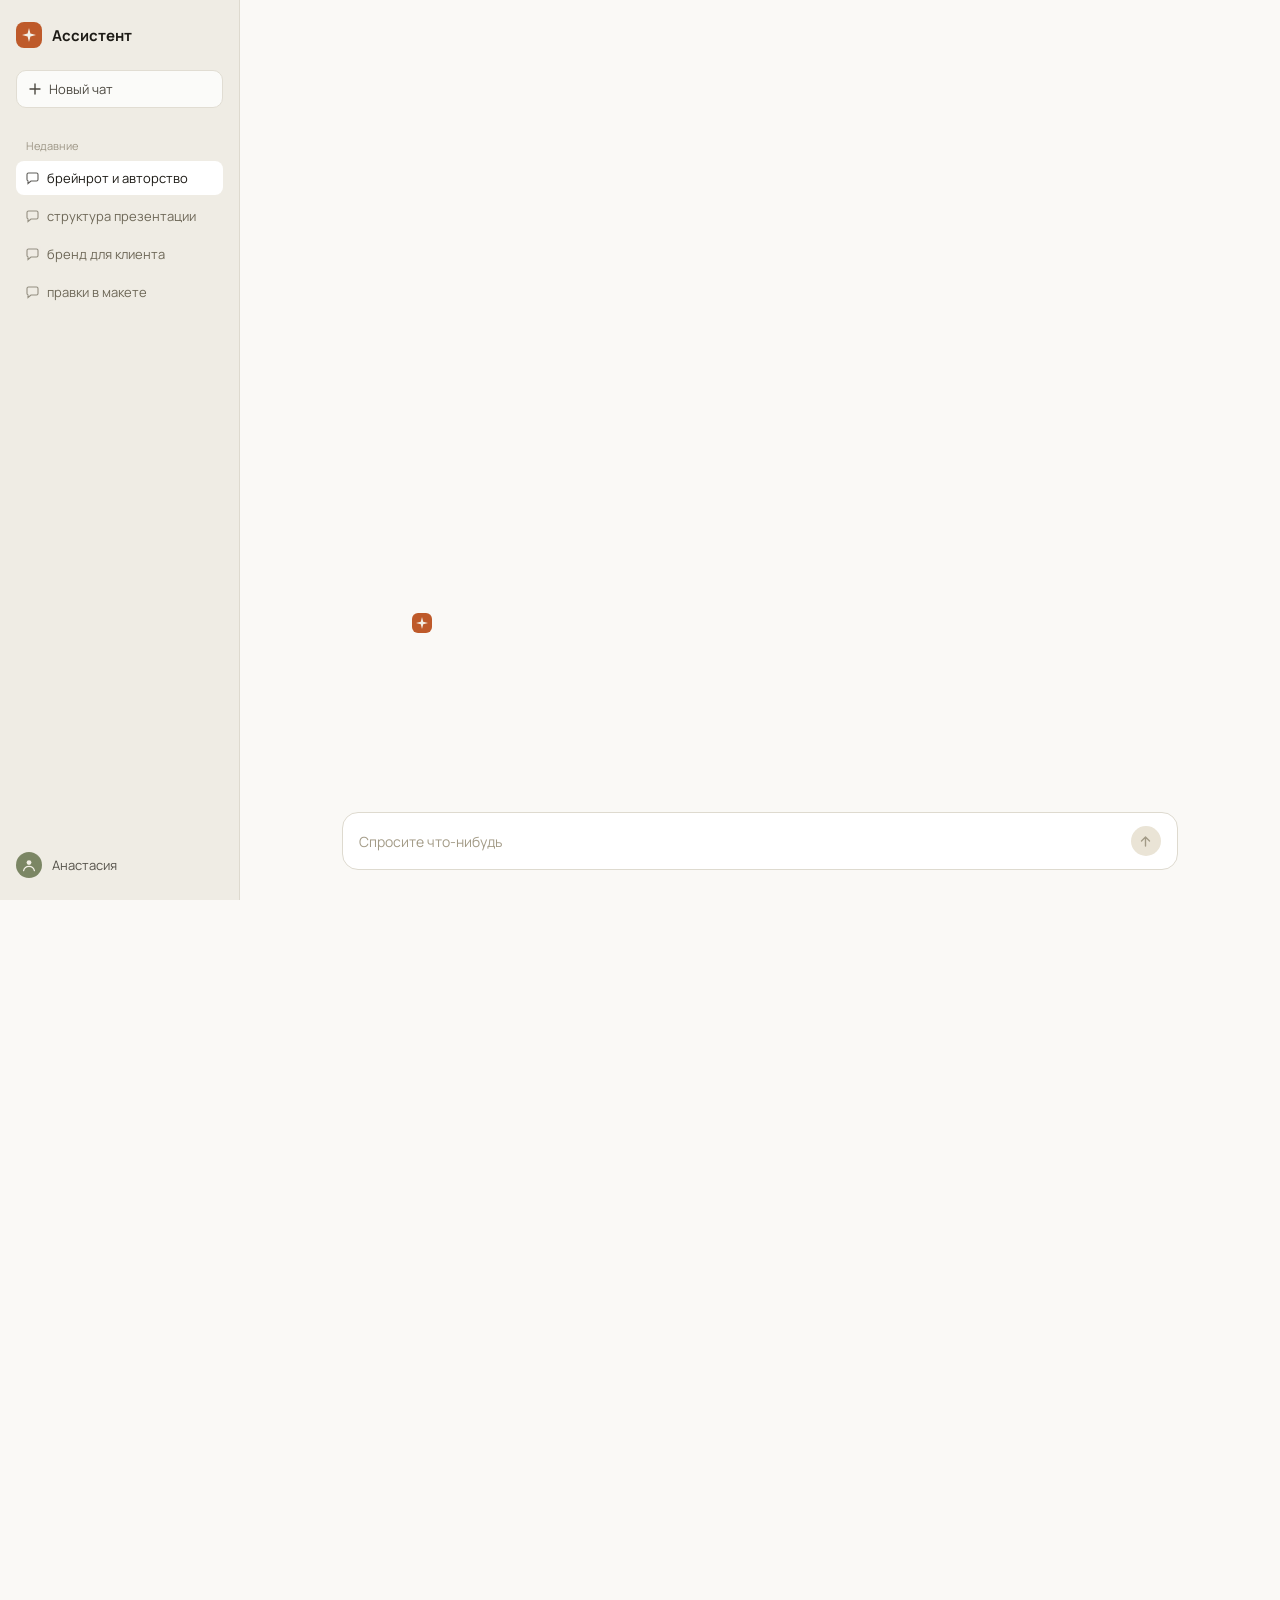
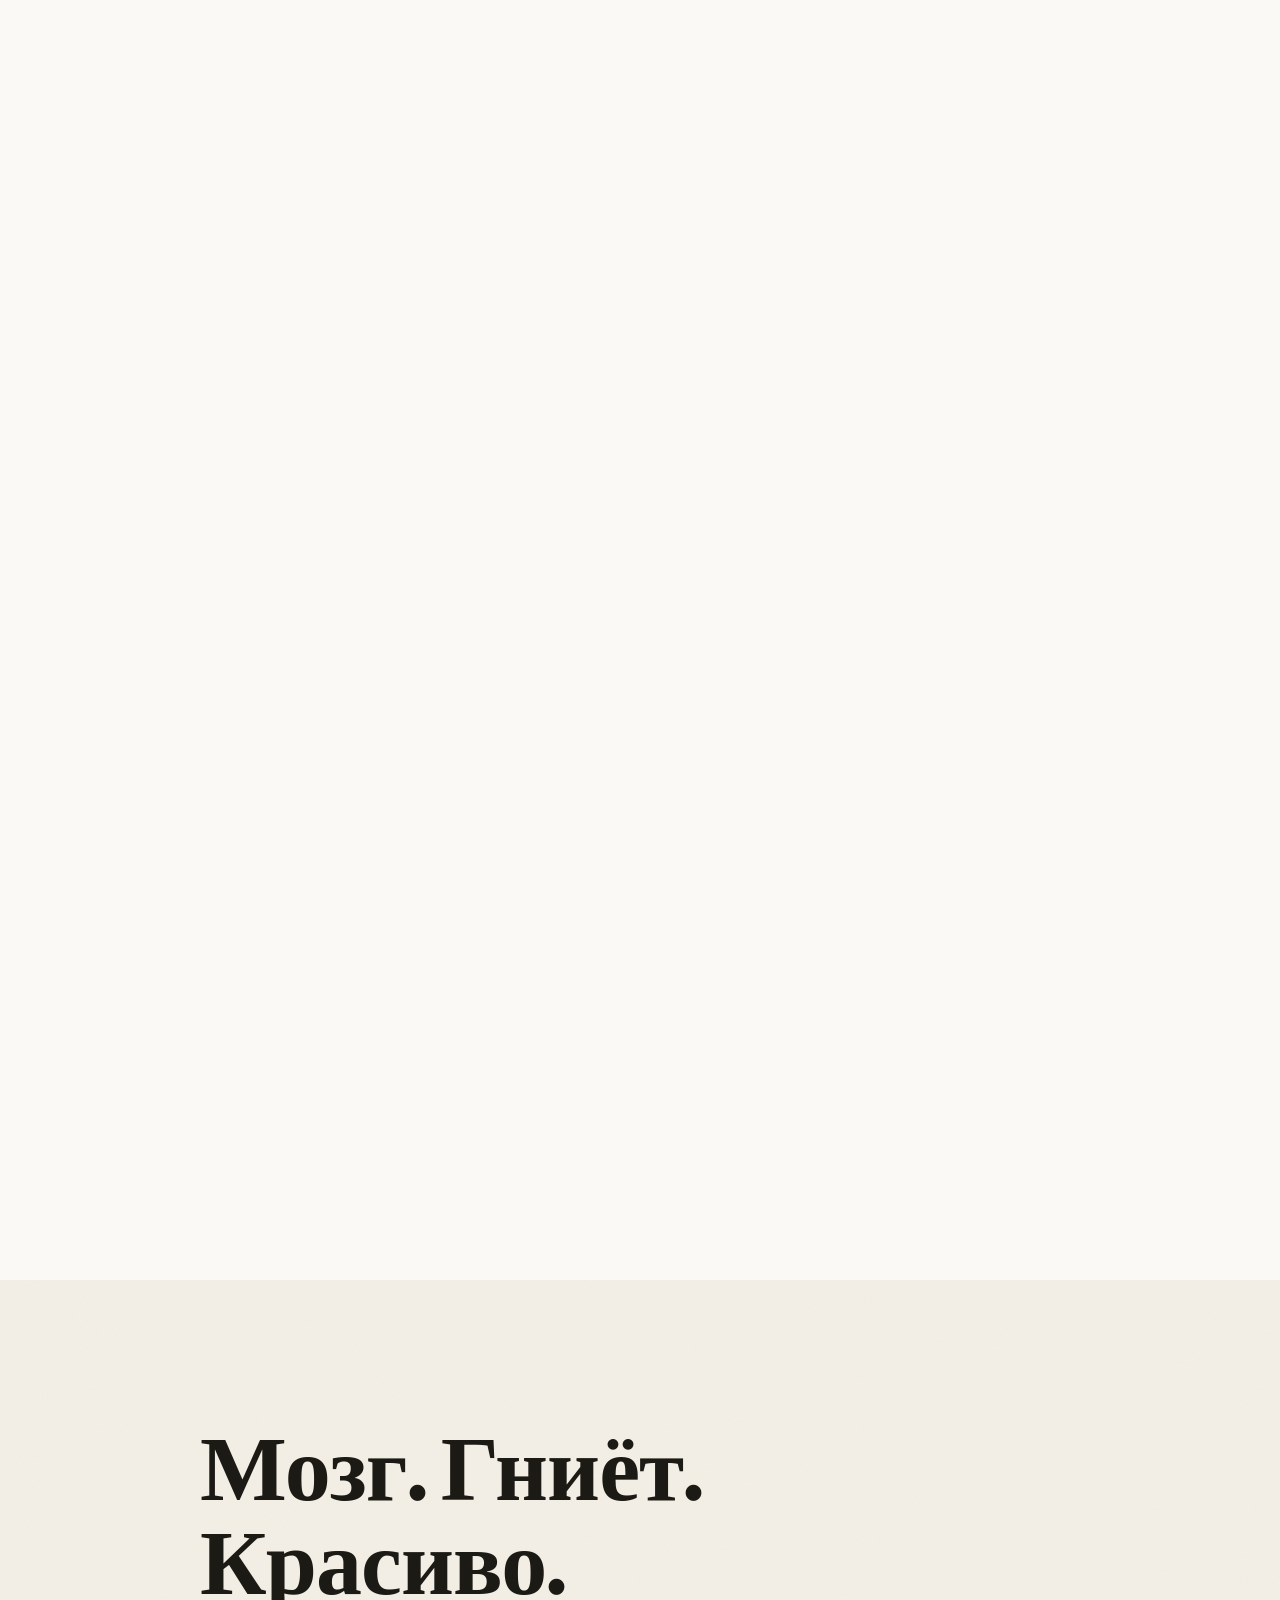
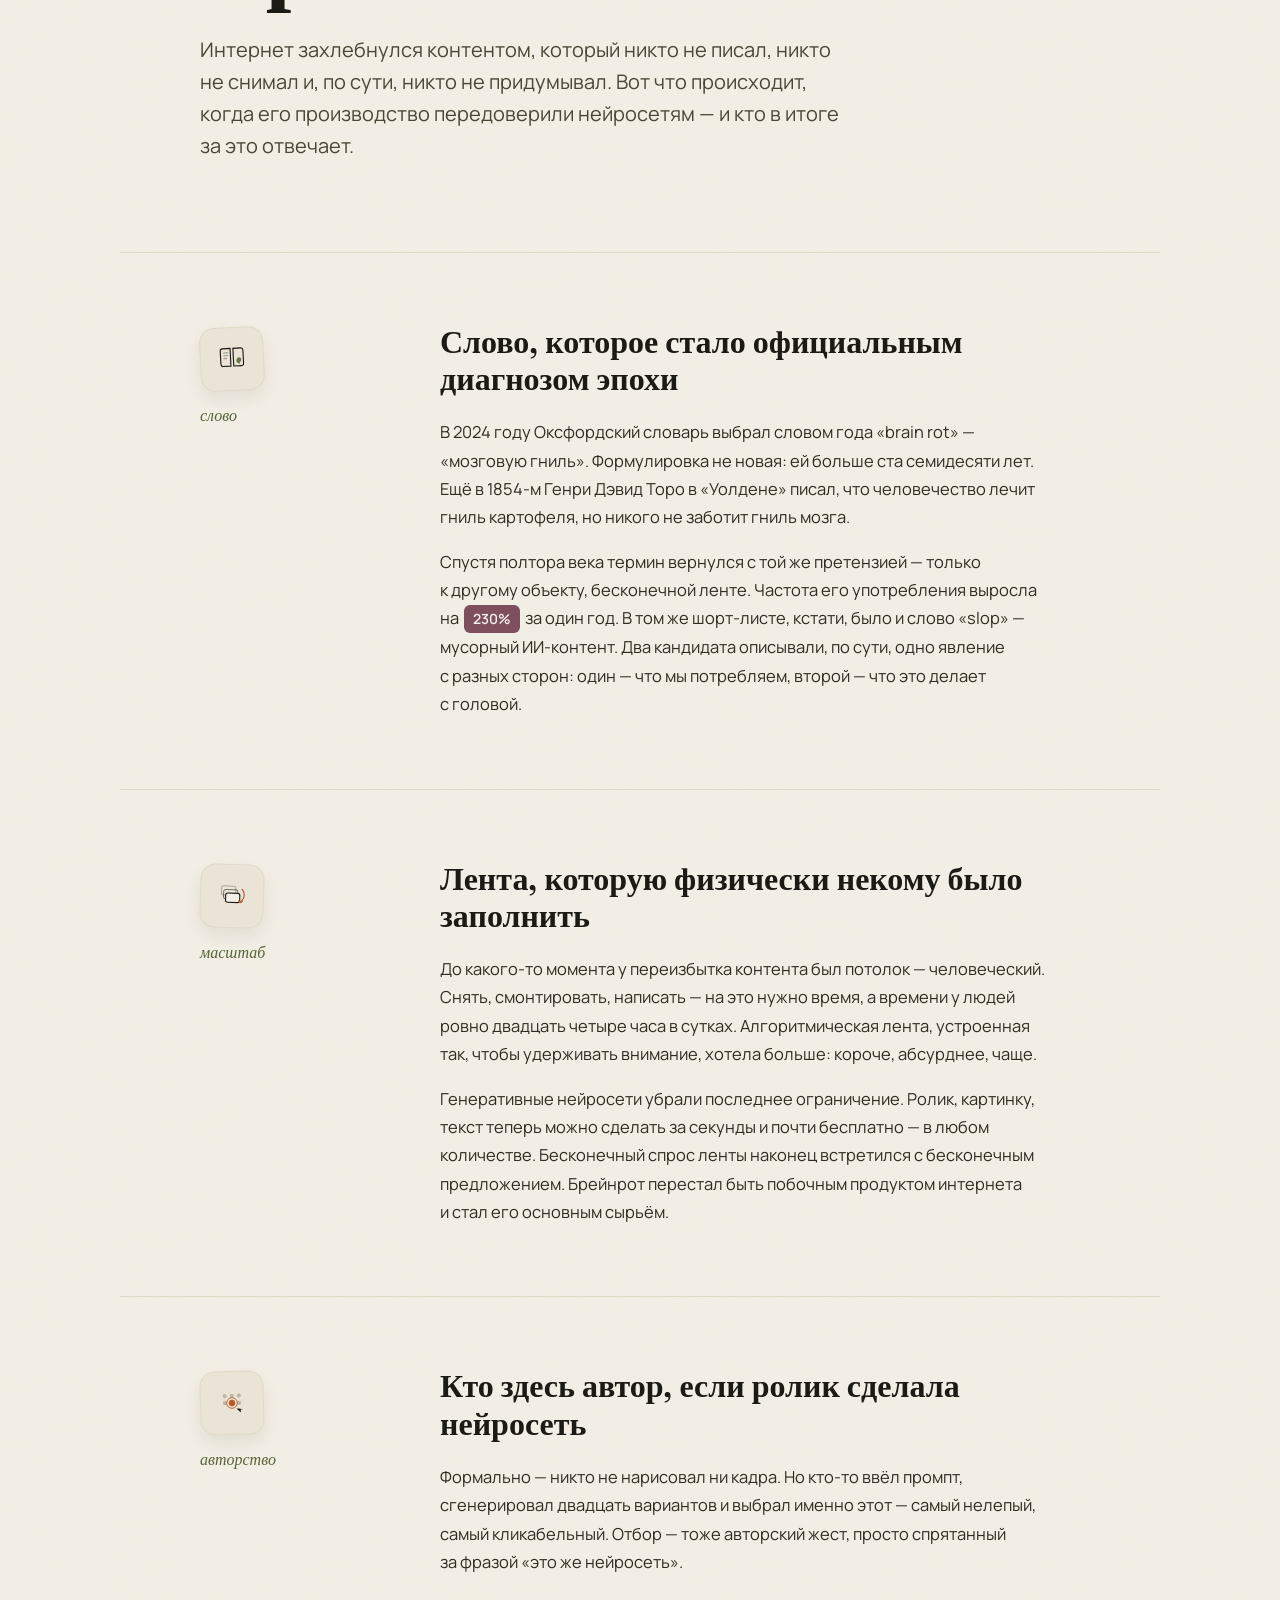
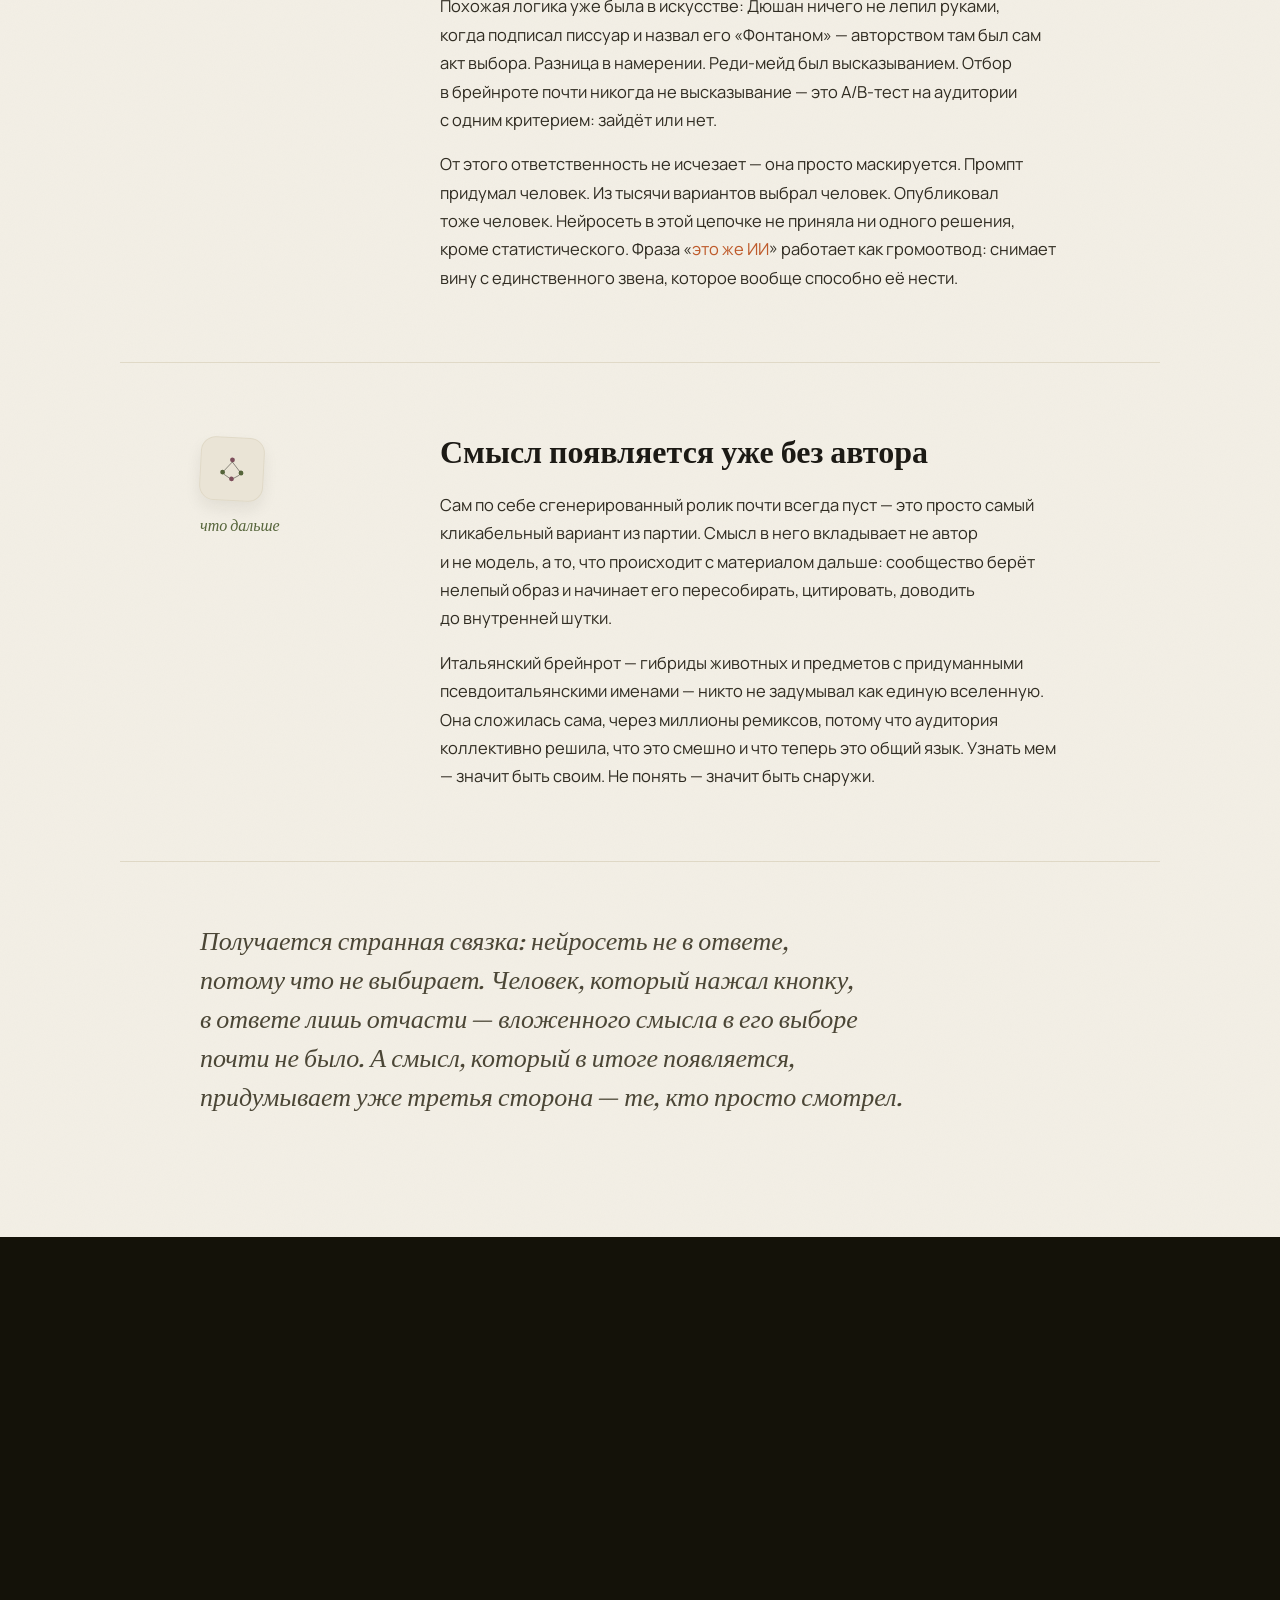
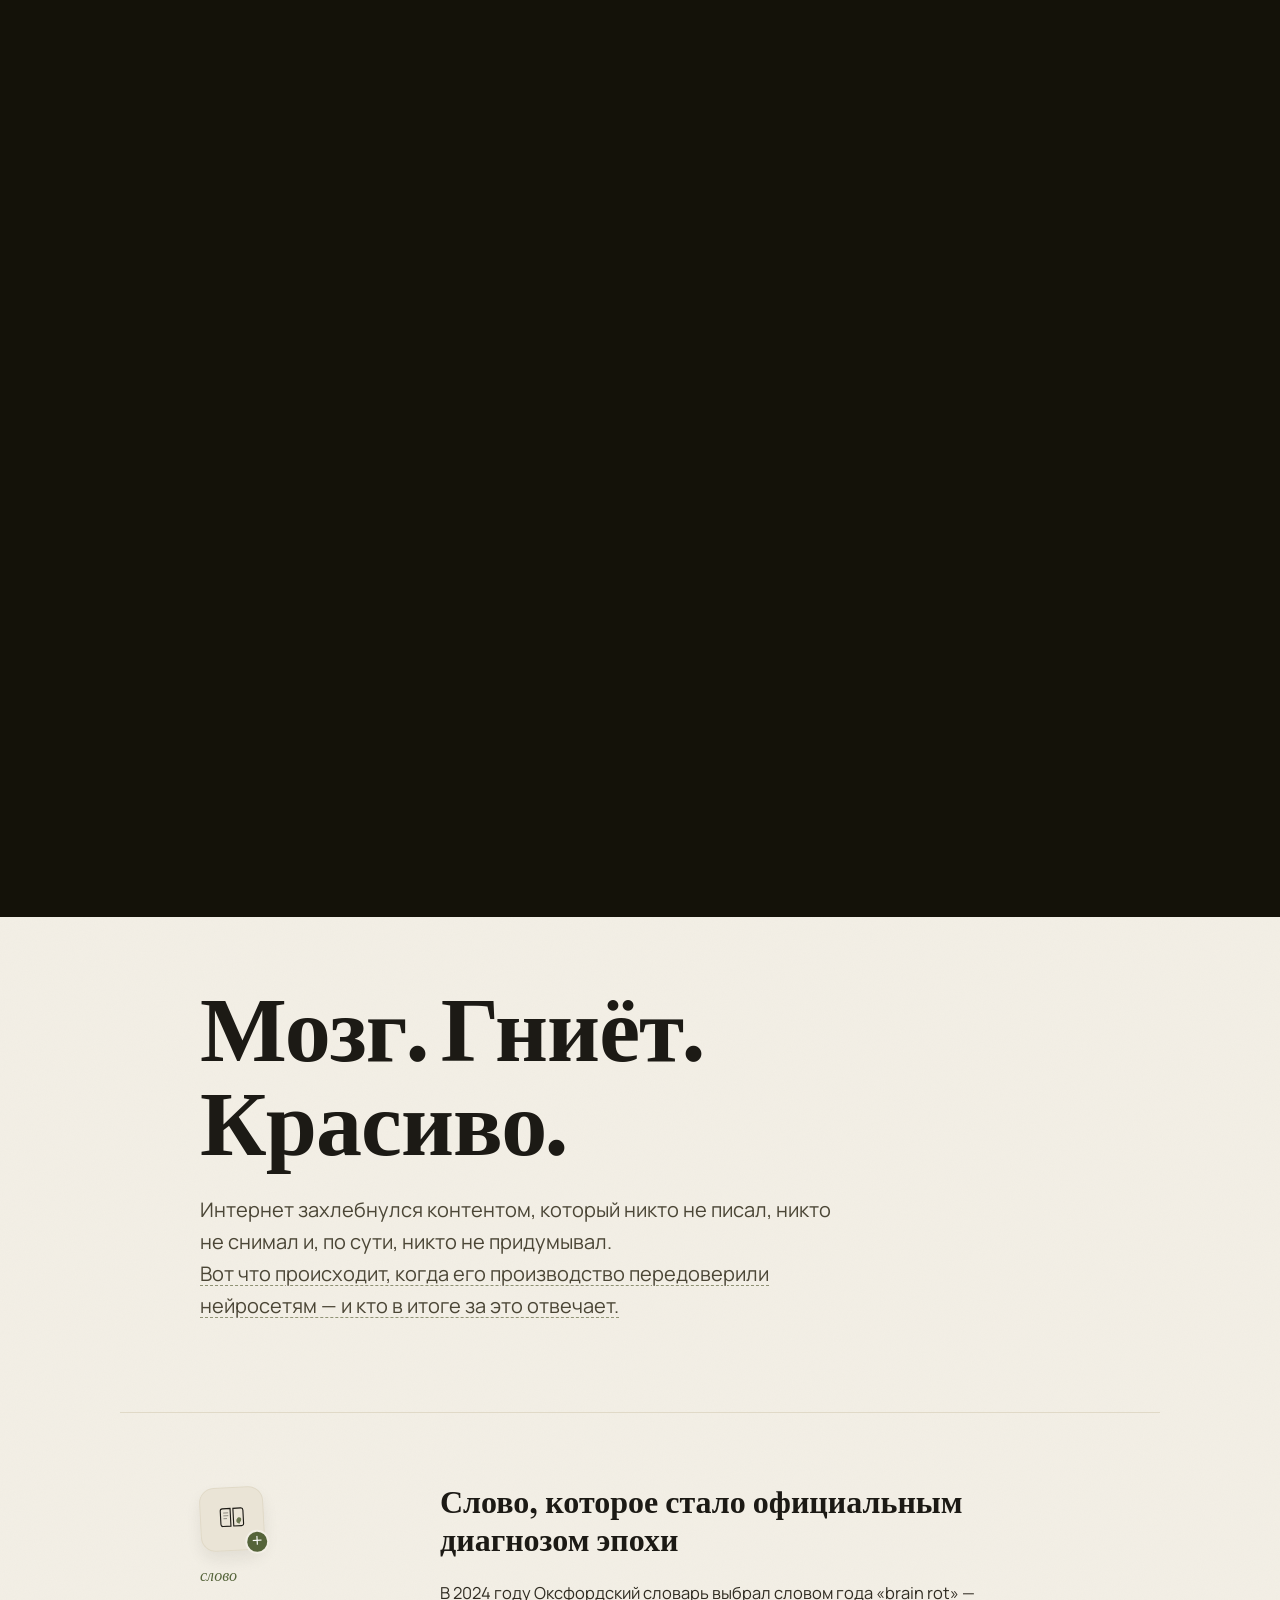
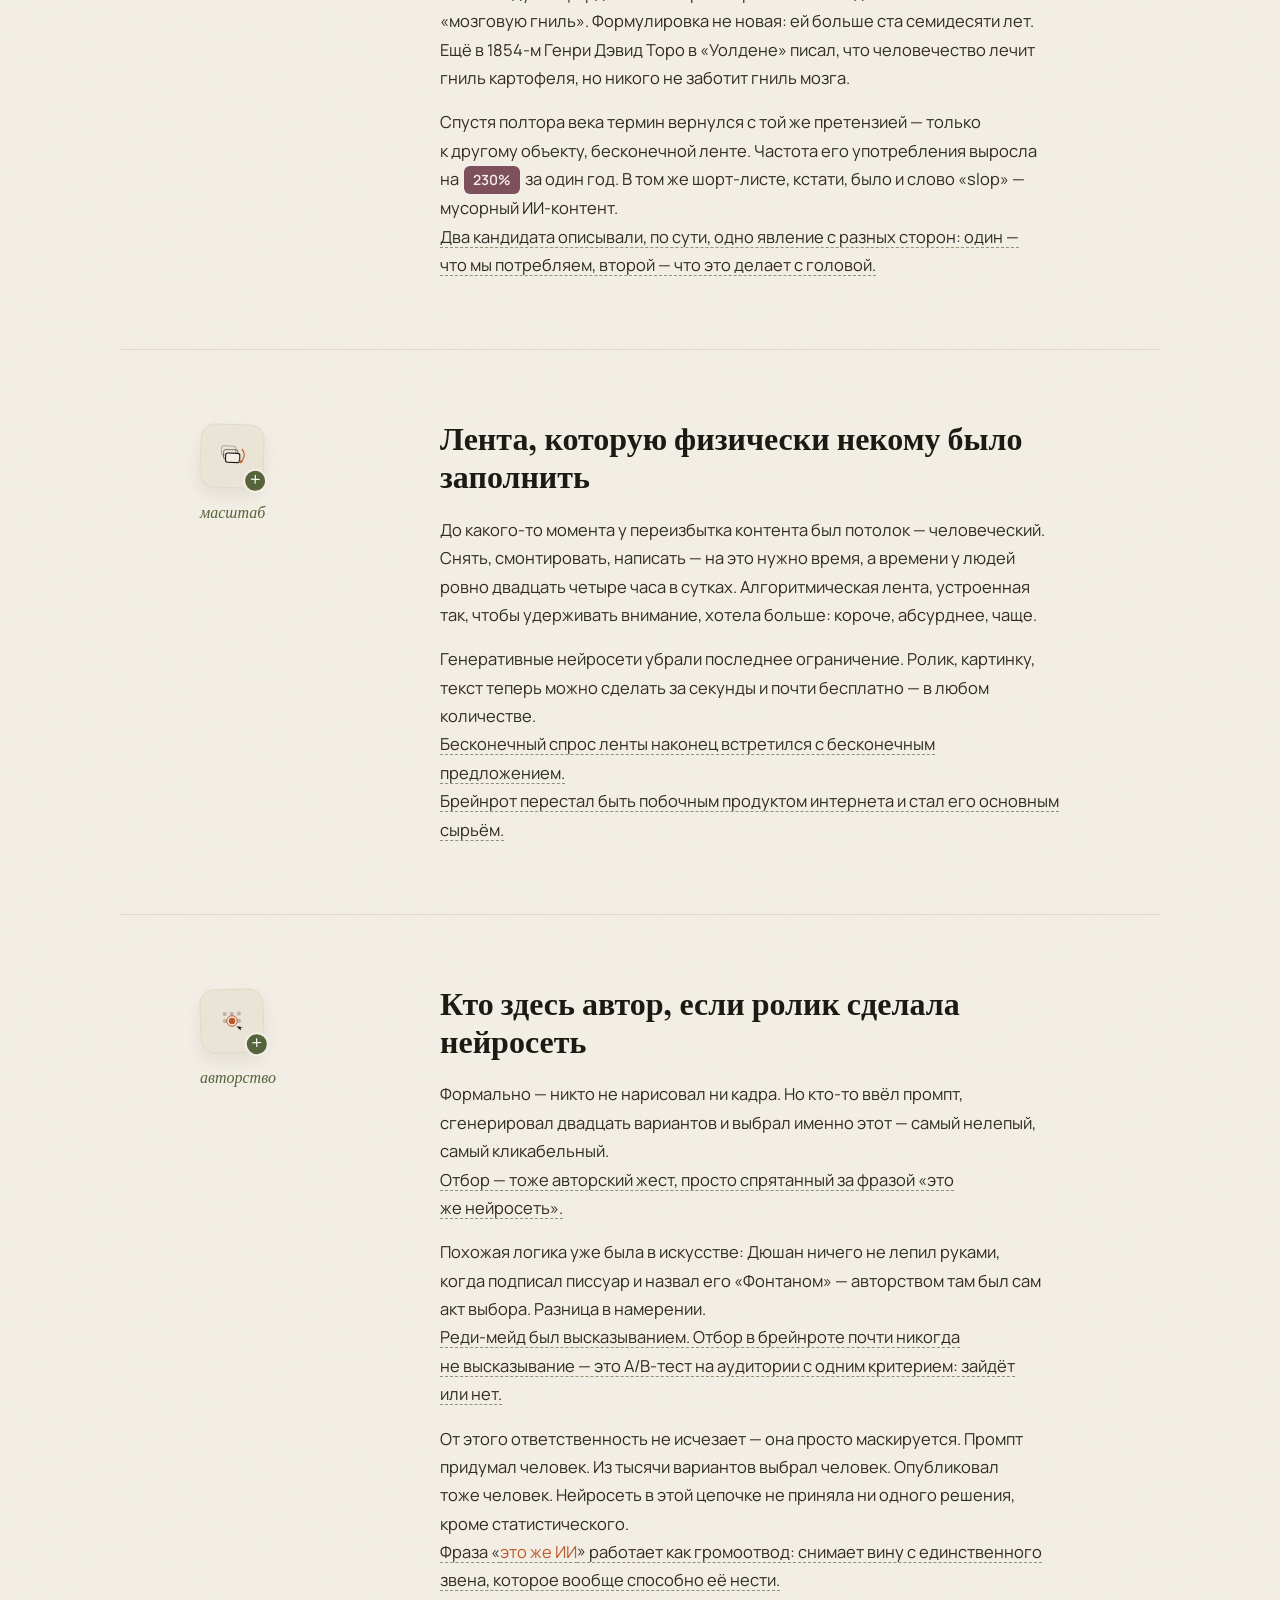
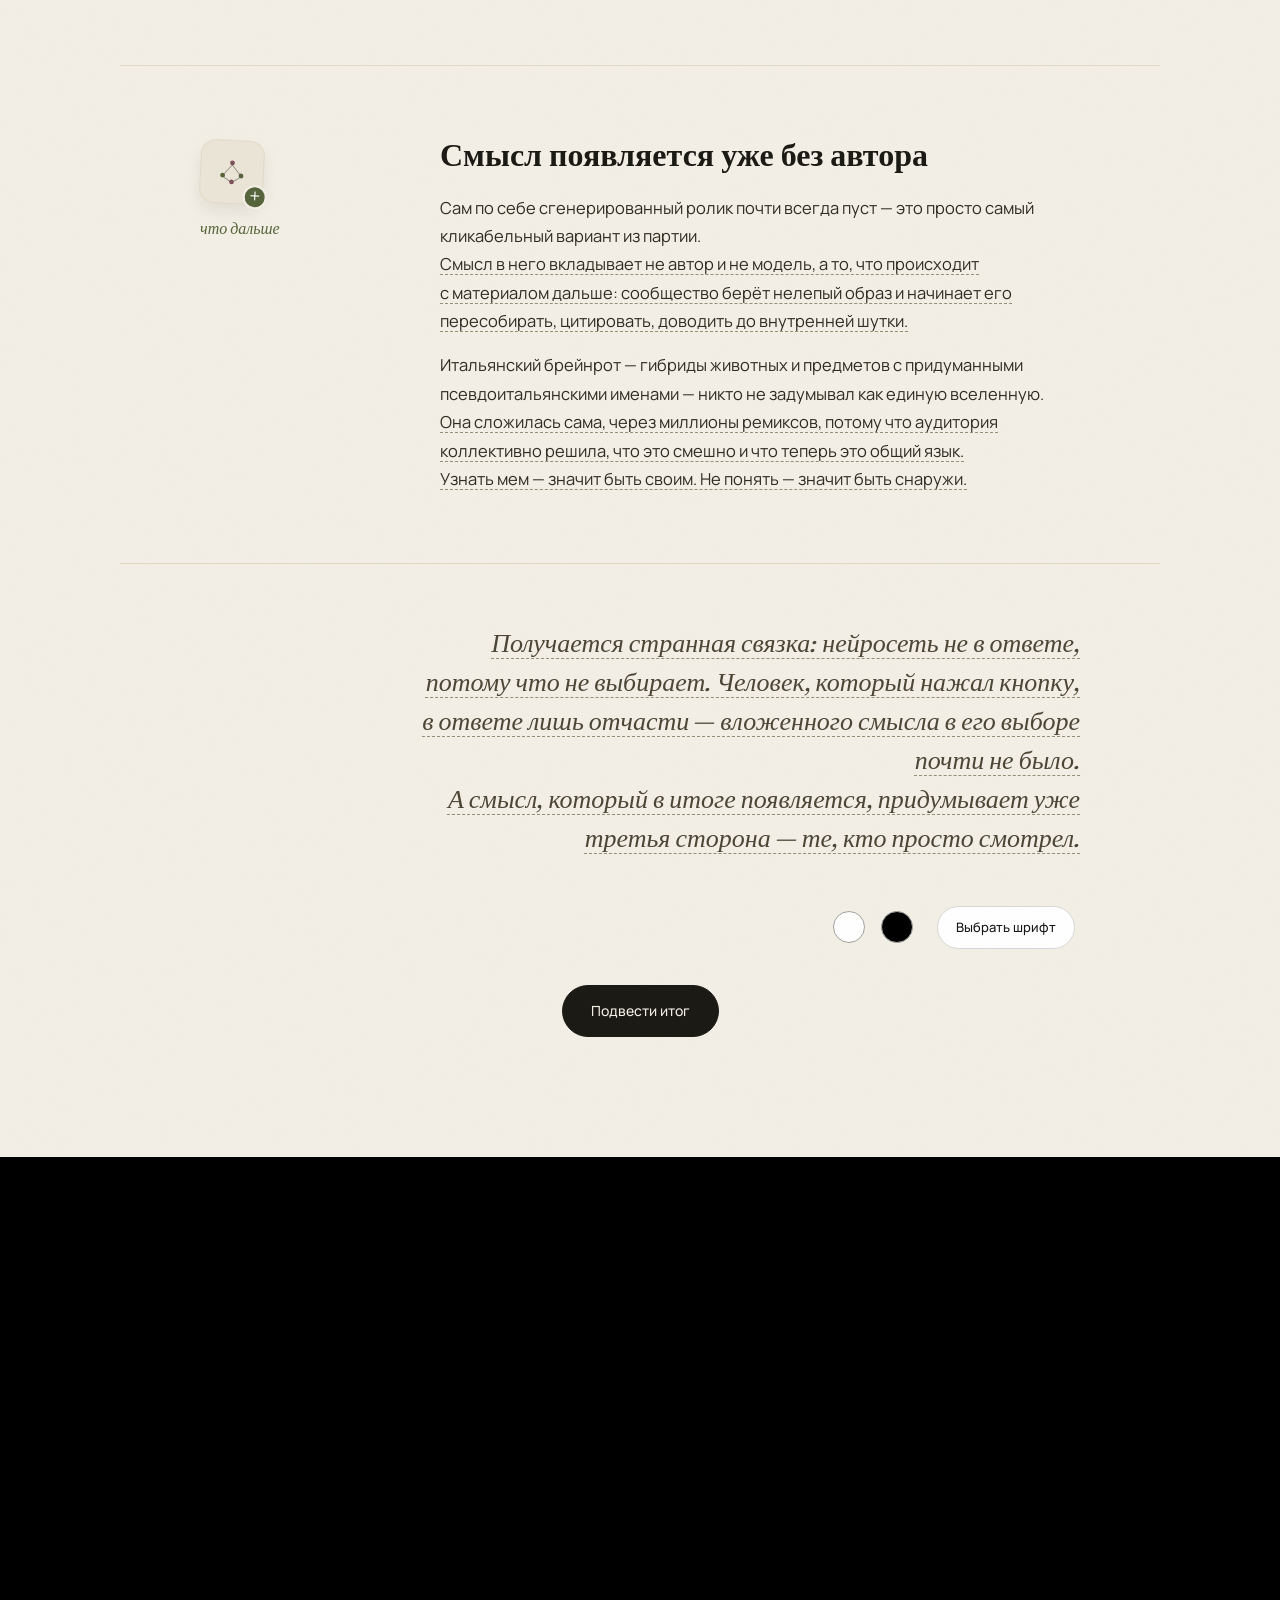
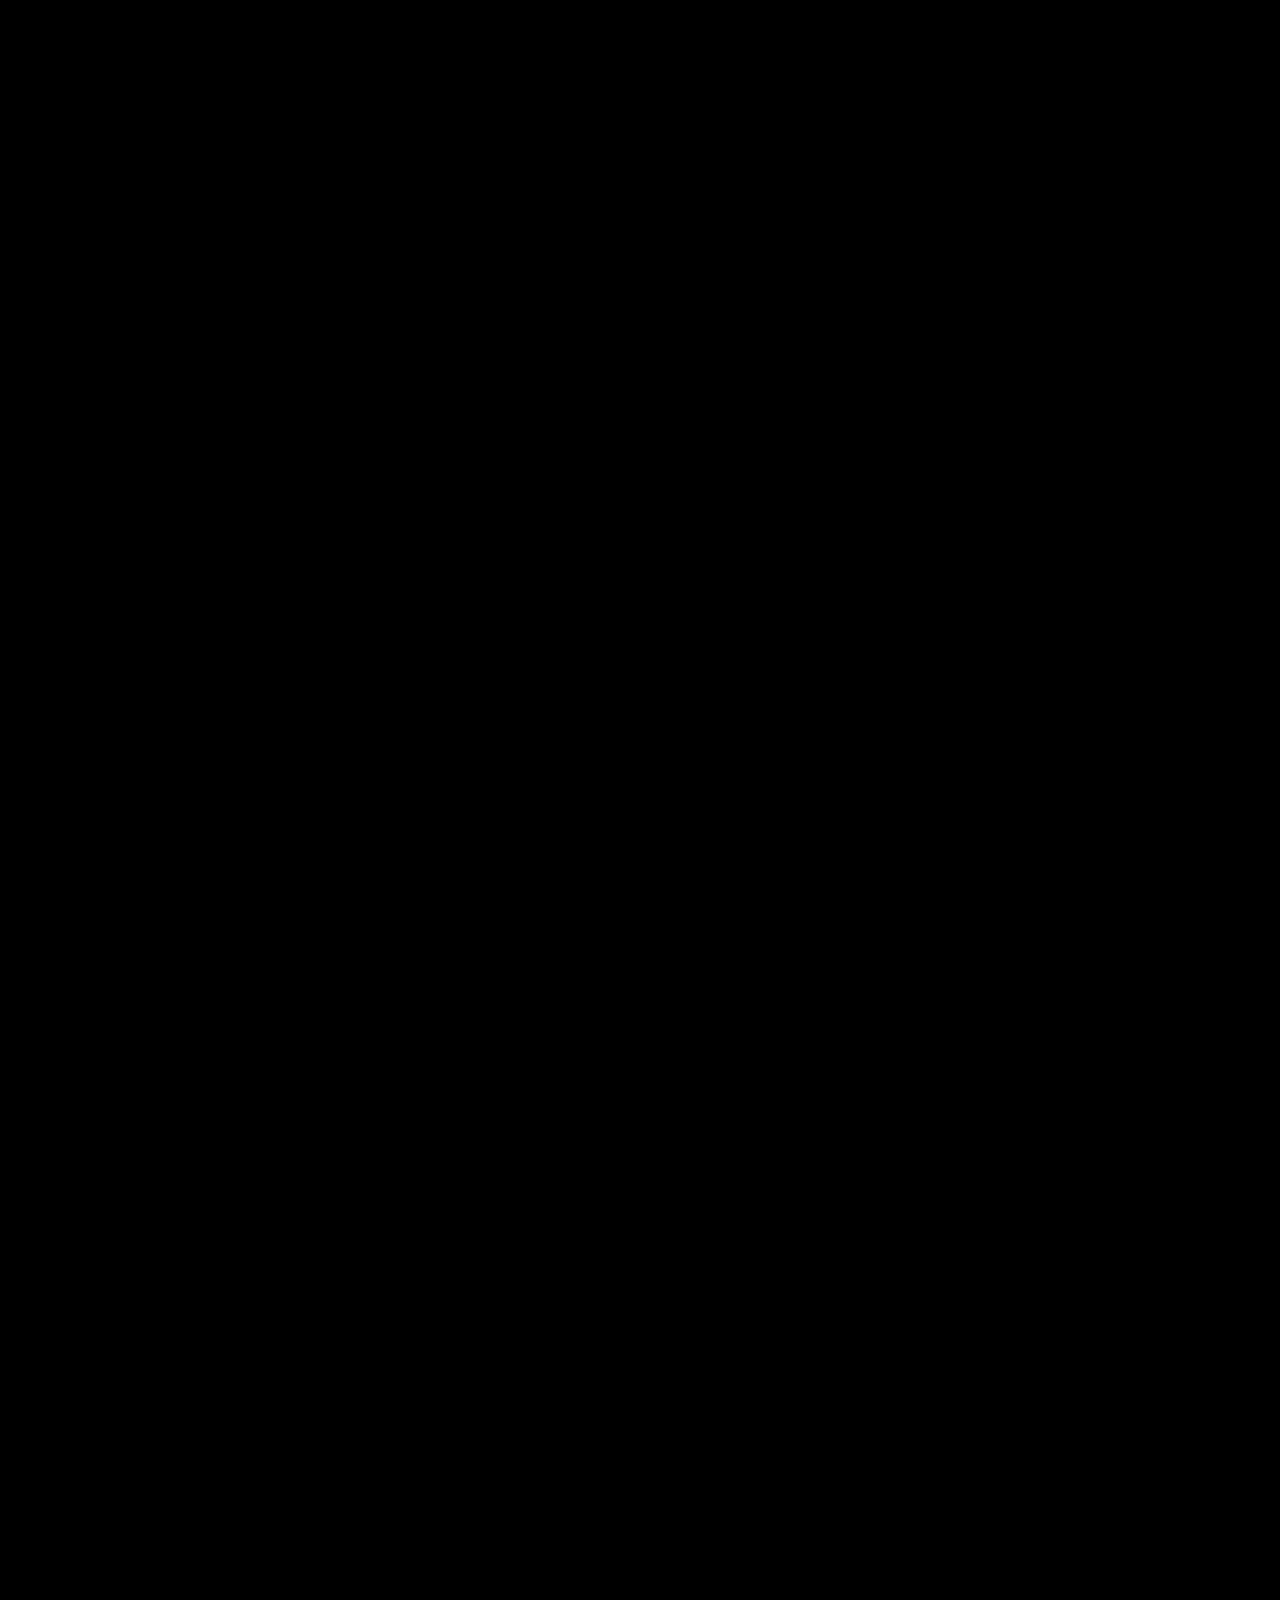
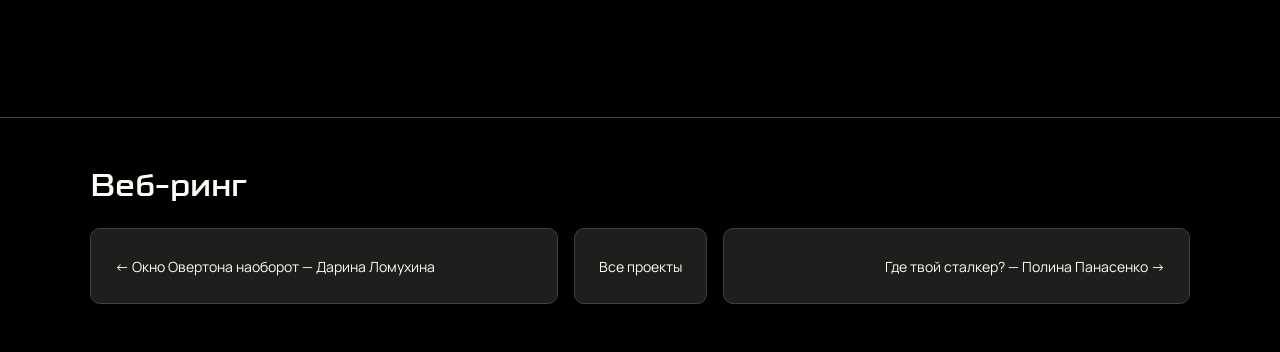
==== commit 639b1d32: "Add dark course webring footer with white highlights" ====
--- a/index.html
+++ b/index.html
@@ -534,6 +534,24 @@
 </style>
 <link rel="stylesheet" href="assets/visuals.css?v=feed-spacing">
 <link rel="stylesheet" href="assets/fonts.css?v=evidence-fonts">
+<style>
+.course-webring { margin:0; padding:48px clamp(24px,7vw,140px); border-top:1px solid #41413c; background:#000; color:#FFFCF4; color-scheme:dark; font:14px/1.5 'Manrope',Arial,sans-serif; }
+.course-webring__inner { max-width:1120px; margin:0 auto; }
+.course-webring h2 { margin:0 0 24px; color:inherit; font:600 clamp(24px,3vw,32px)/1.2 'Reader Supermolot',Arial,sans-serif; }
+.course-webring__nav { display:grid; grid-template-columns:minmax(0,1fr) auto minmax(0,1fr); gap:16px; align-items:stretch; }
+.course-webring__nav a { display:flex; align-items:center; min-height:76px; padding:20px 24px; box-sizing:border-box; border:1px solid #41413c; border-radius:10px; background:#1e1e1c; color:inherit; text-decoration:none; overflow-wrap:anywhere; transition:background .18s,border-color .18s; }
+.course-webring__nav a:hover { background:#30302c; border-color:#FFFCF4; }
+.course-webring__nav a:last-child { justify-content:flex-end; text-align:right; }
+.course-webring__nav a:focus-visible { outline:2px solid #FFFCF4; outline-offset:4px; }
+.course-webring--entry .course-webring__nav { grid-template-columns:1fr 1fr; }
+@media (max-width:720px) {
+  .course-webring { padding:32px 24px; }
+  .course-webring__nav, .course-webring--entry .course-webring__nav { grid-template-columns:1fr; gap:12px; }
+  .course-webring__nav a { min-height:64px; padding:16px 20px; }
+  .course-webring__nav a:last-child { justify-content:flex-start; text-align:left; }
+}
+@media (prefers-reduced-motion:reduce) { .course-webring__nav a { transition:none; } }
+</style>
 </head>
 <body>
 
@@ -1134,5 +1152,15 @@
 <link rel="stylesheet" href="assets/popups.css?v=2">
 <script src="assets/popups.js?v=1"></script>
 <script src="assets/smooth-scroll.js?v=1"></script>
+<footer class="course-webring">
+  <div class="course-webring__inner">
+  <h2>Веб-ринг</h2>
+  <nav class="course-webring__nav" aria-label="Веб-ринг проектов">
+    <a target="_top" href="https://vinblnesyshestvyet.tilda.ws/oknonaoborot" rel="prev">← Окно Овертона наоборот — Дарина Ломухина</a>
+    <a target="_top" href="https://docs.google.com/spreadsheets/d/1moFgJsWmO2xyTYsfRRvhG63S1ru9MhJKDSAw2pOUqyw/htmlview?gid=93859566&amp;range=A1:E35">Все проекты</a>
+    <a target="_top" href="https://baydelll.github.io/stalker/" rel="next">Где твой сталкер? — Полина Панасенко →</a>
+  </nav>
+  </div>
+</footer>
 </body>
 </html>
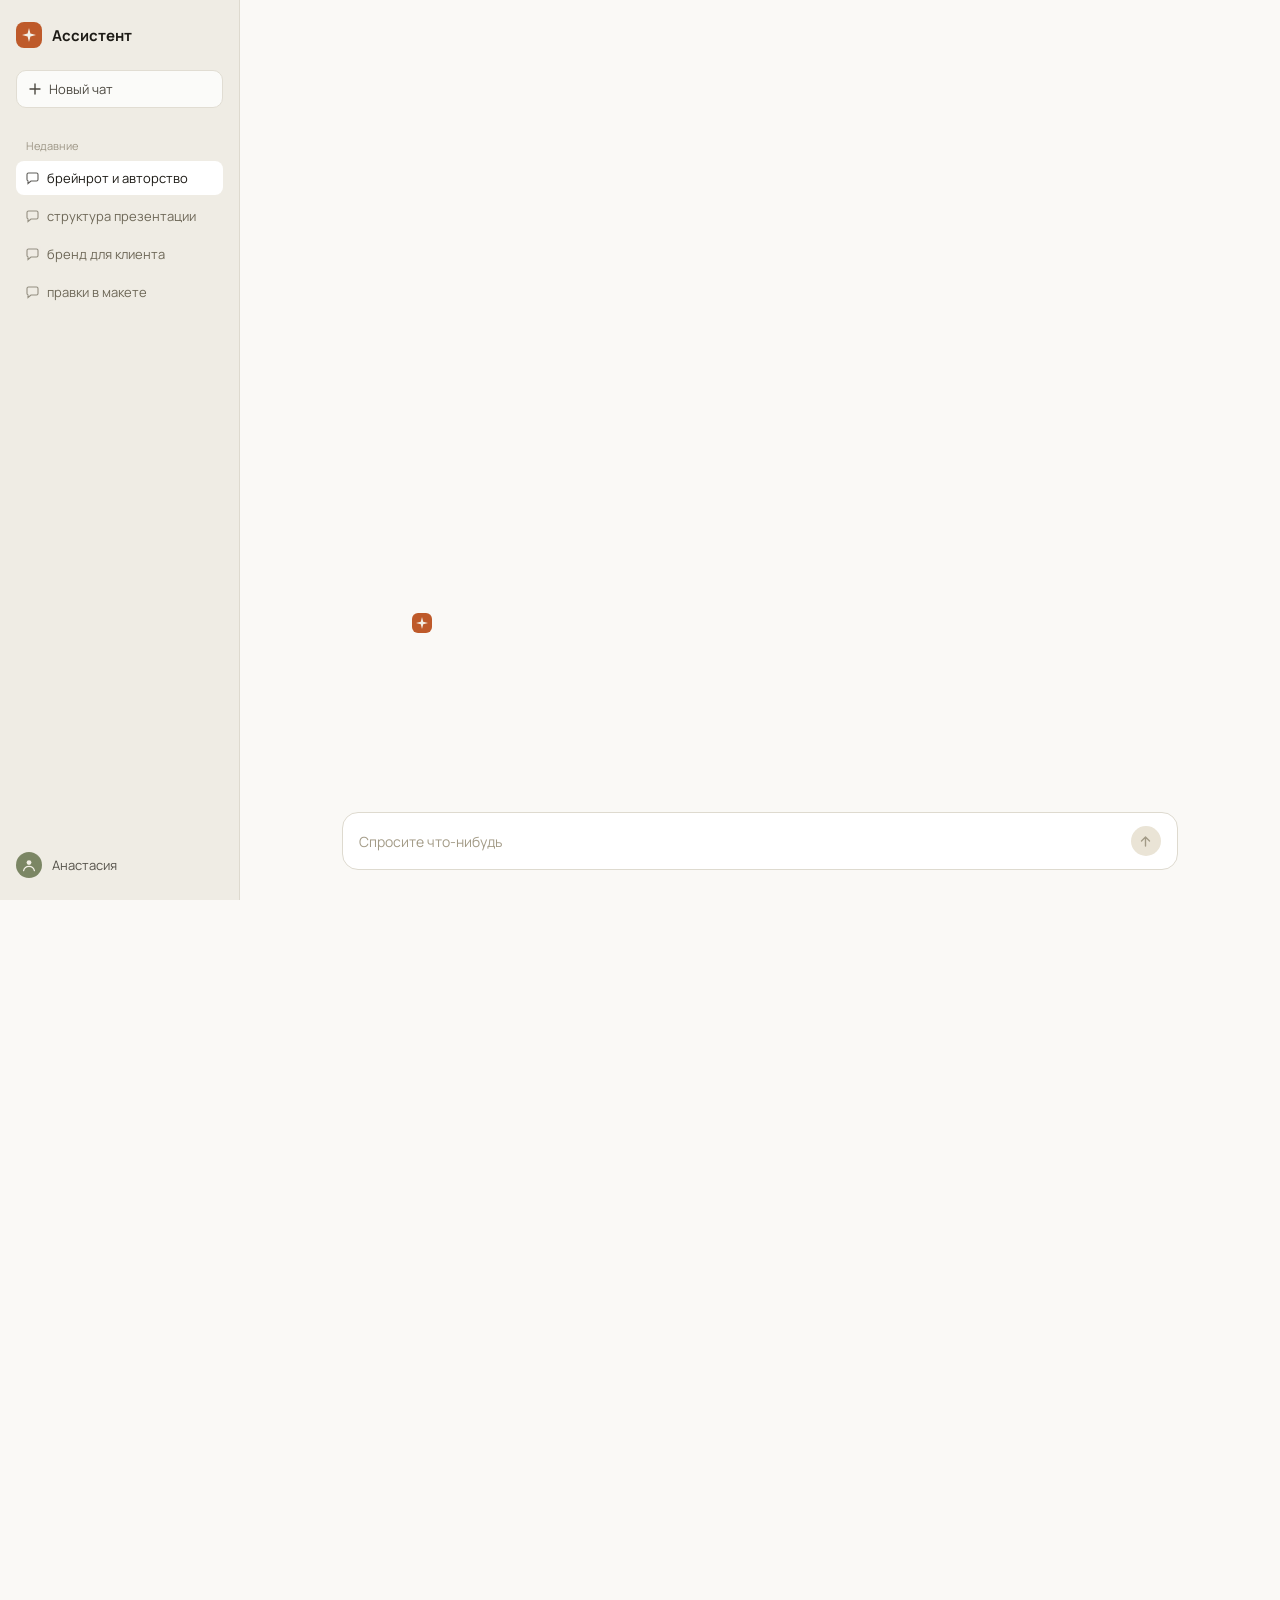
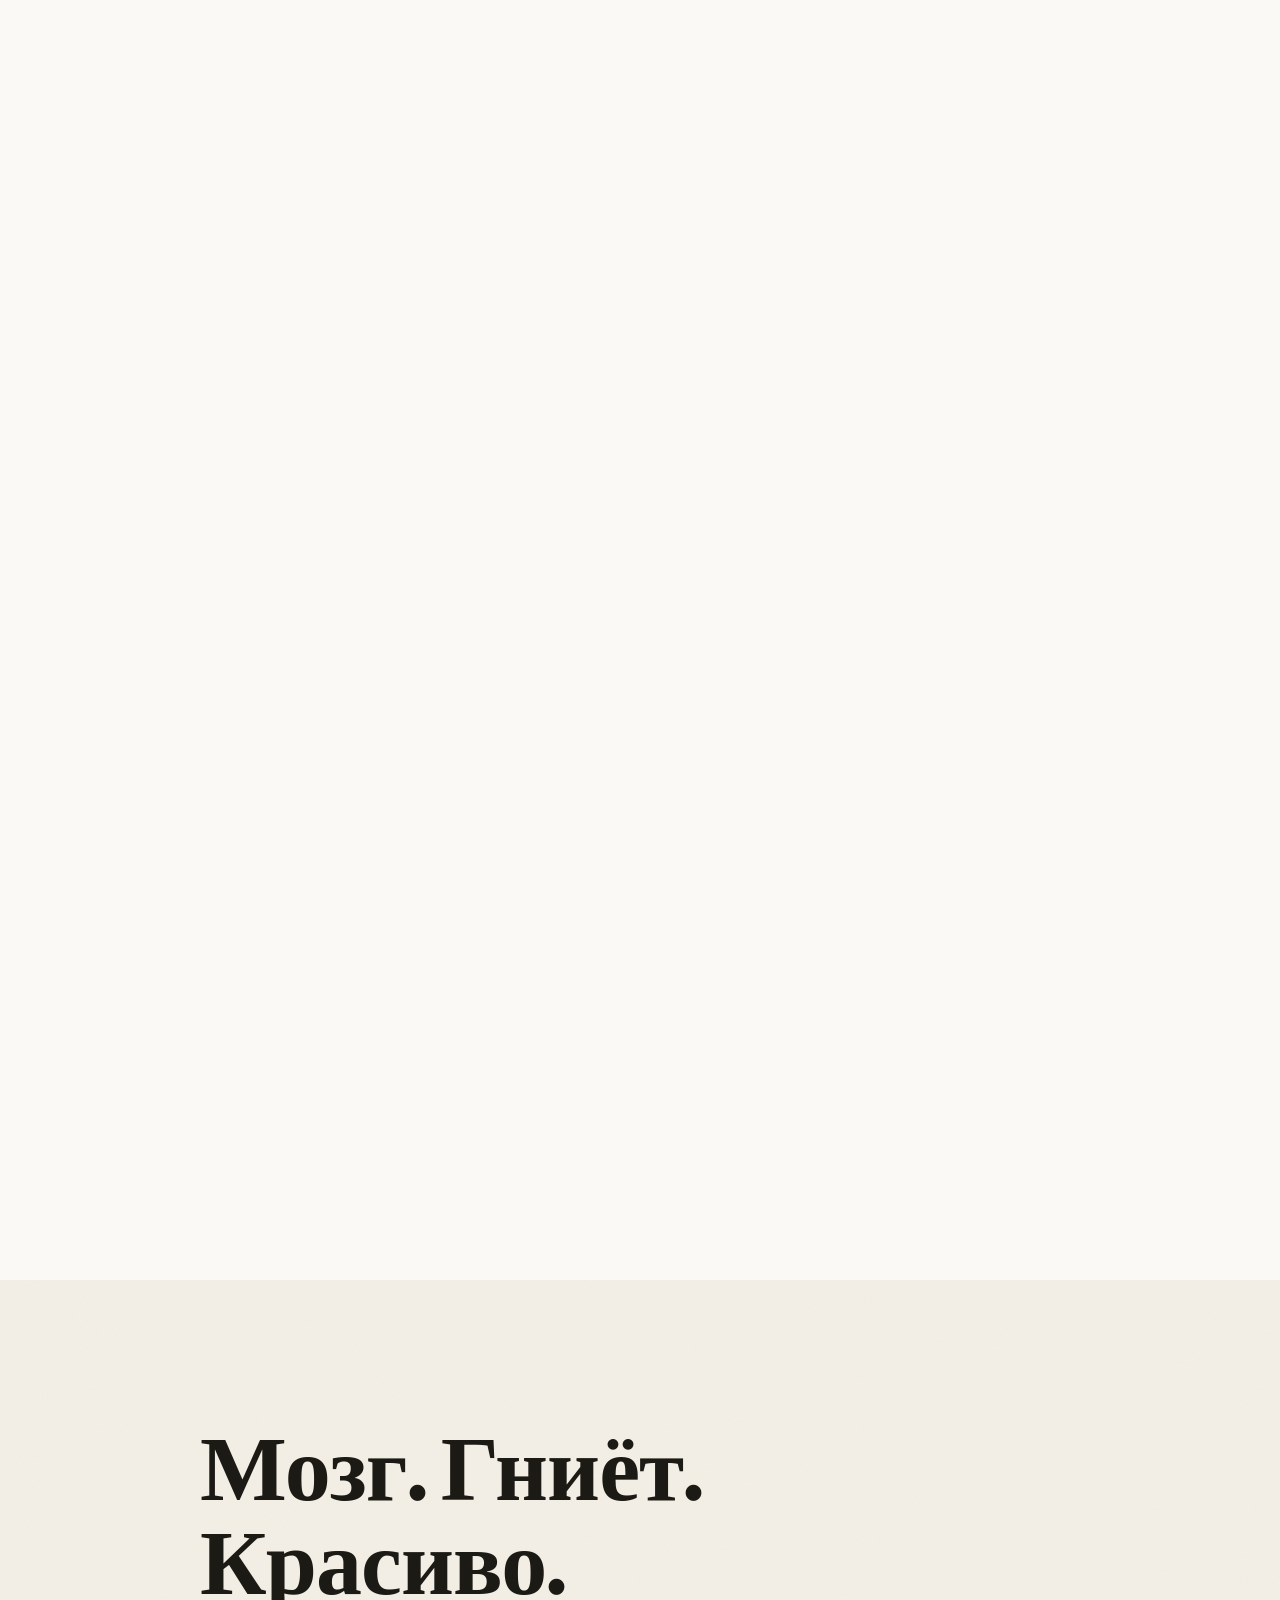
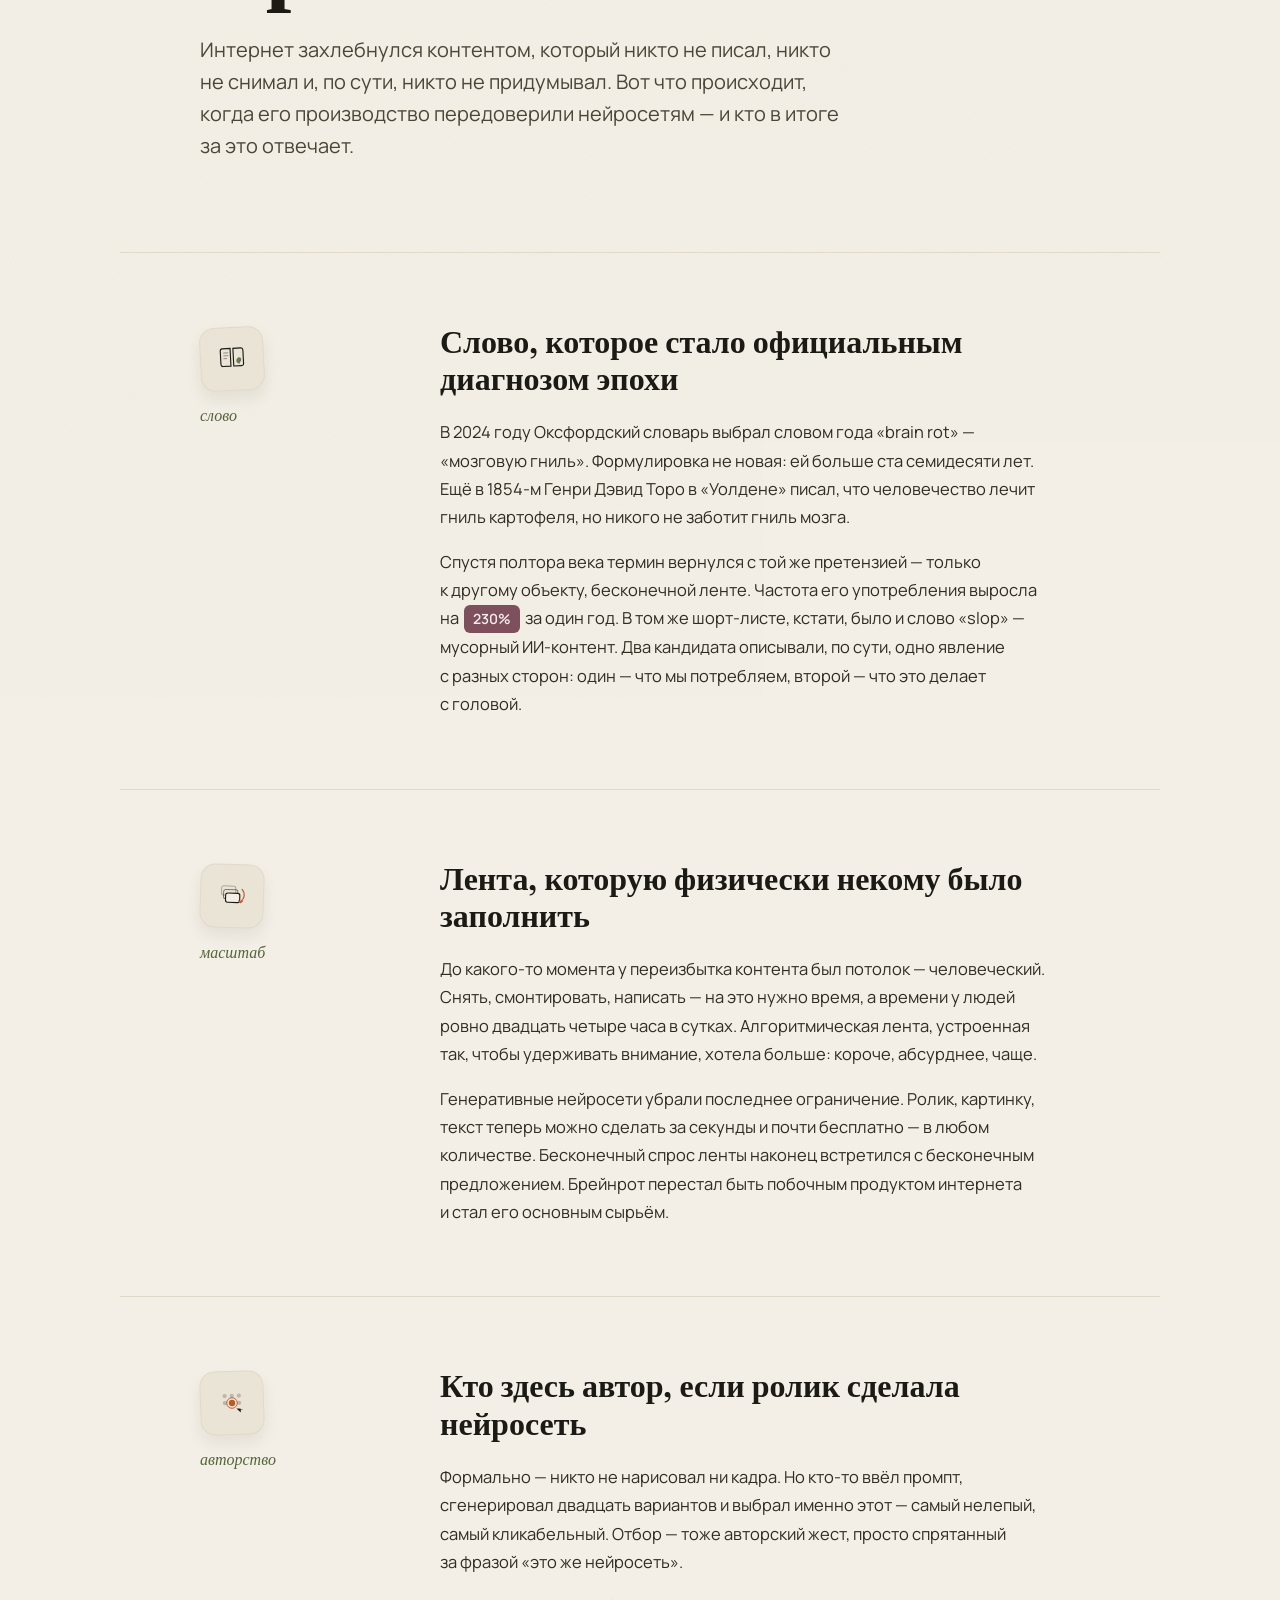
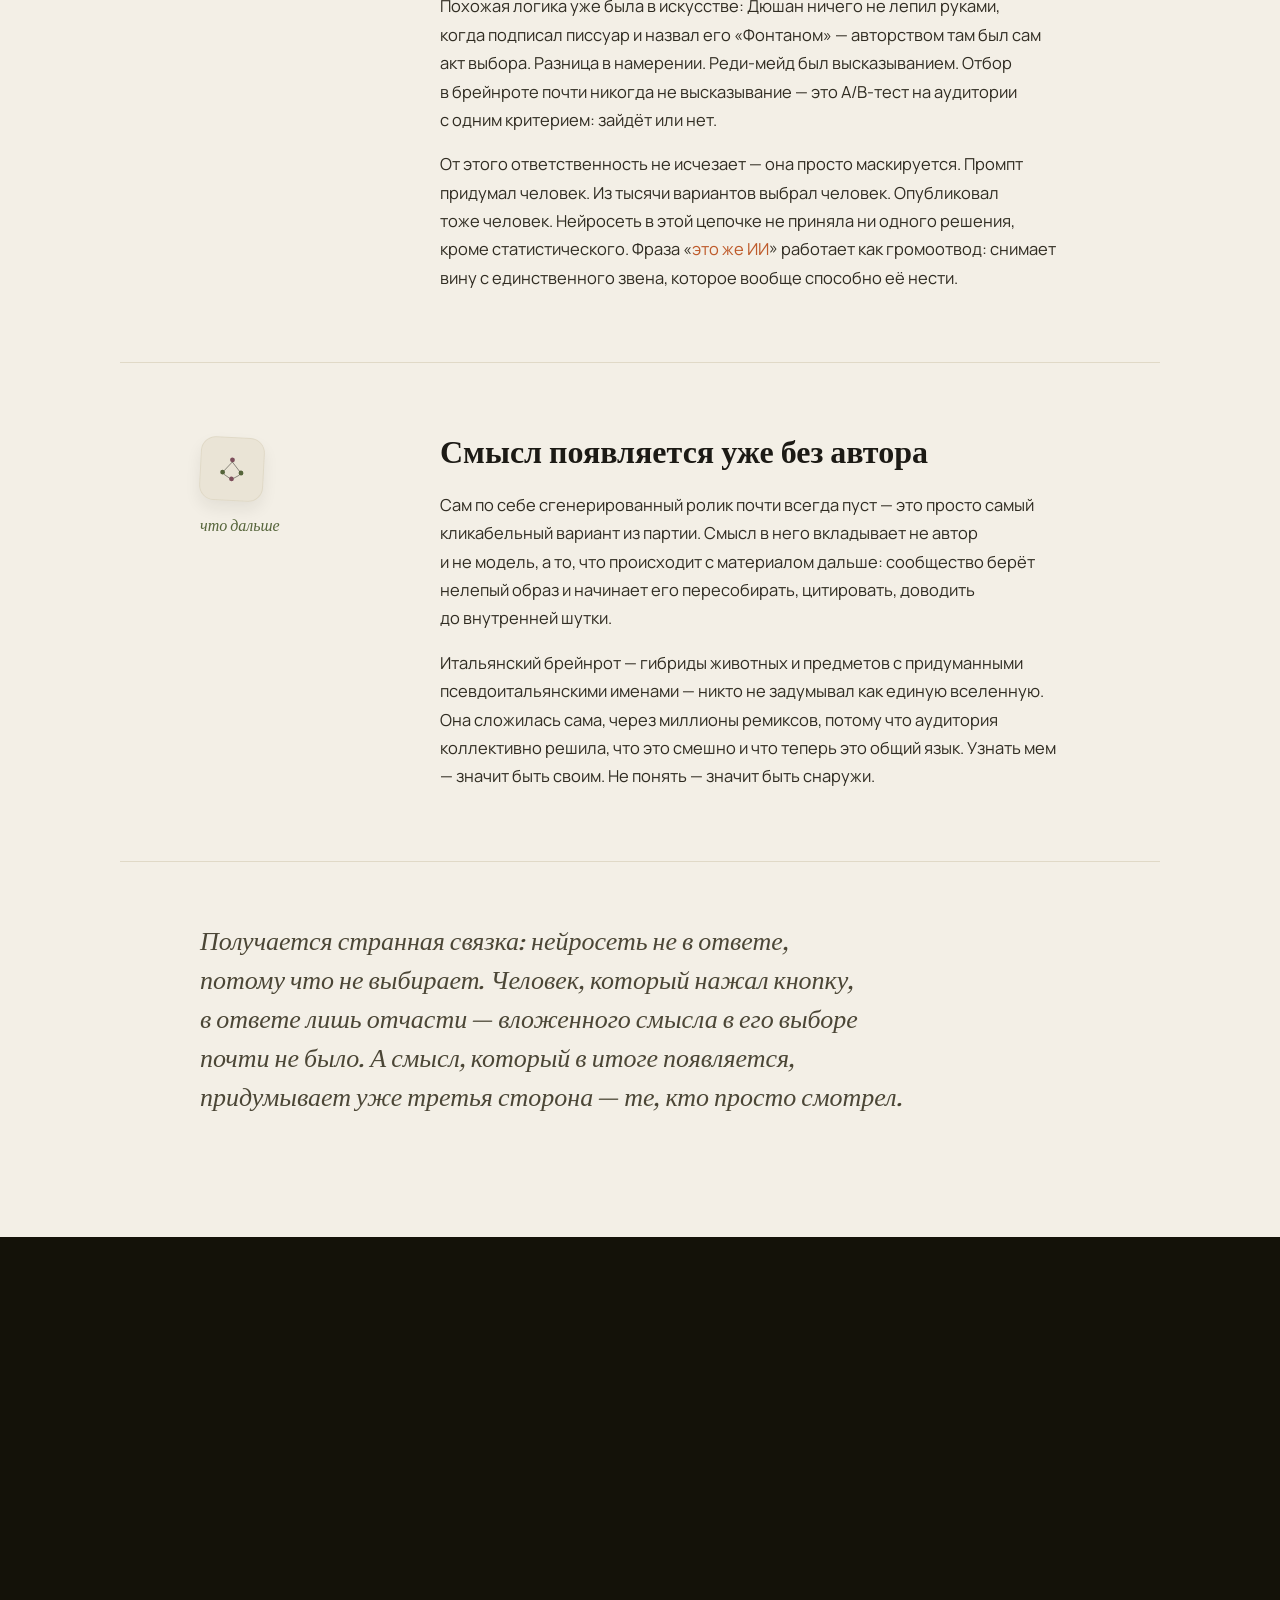
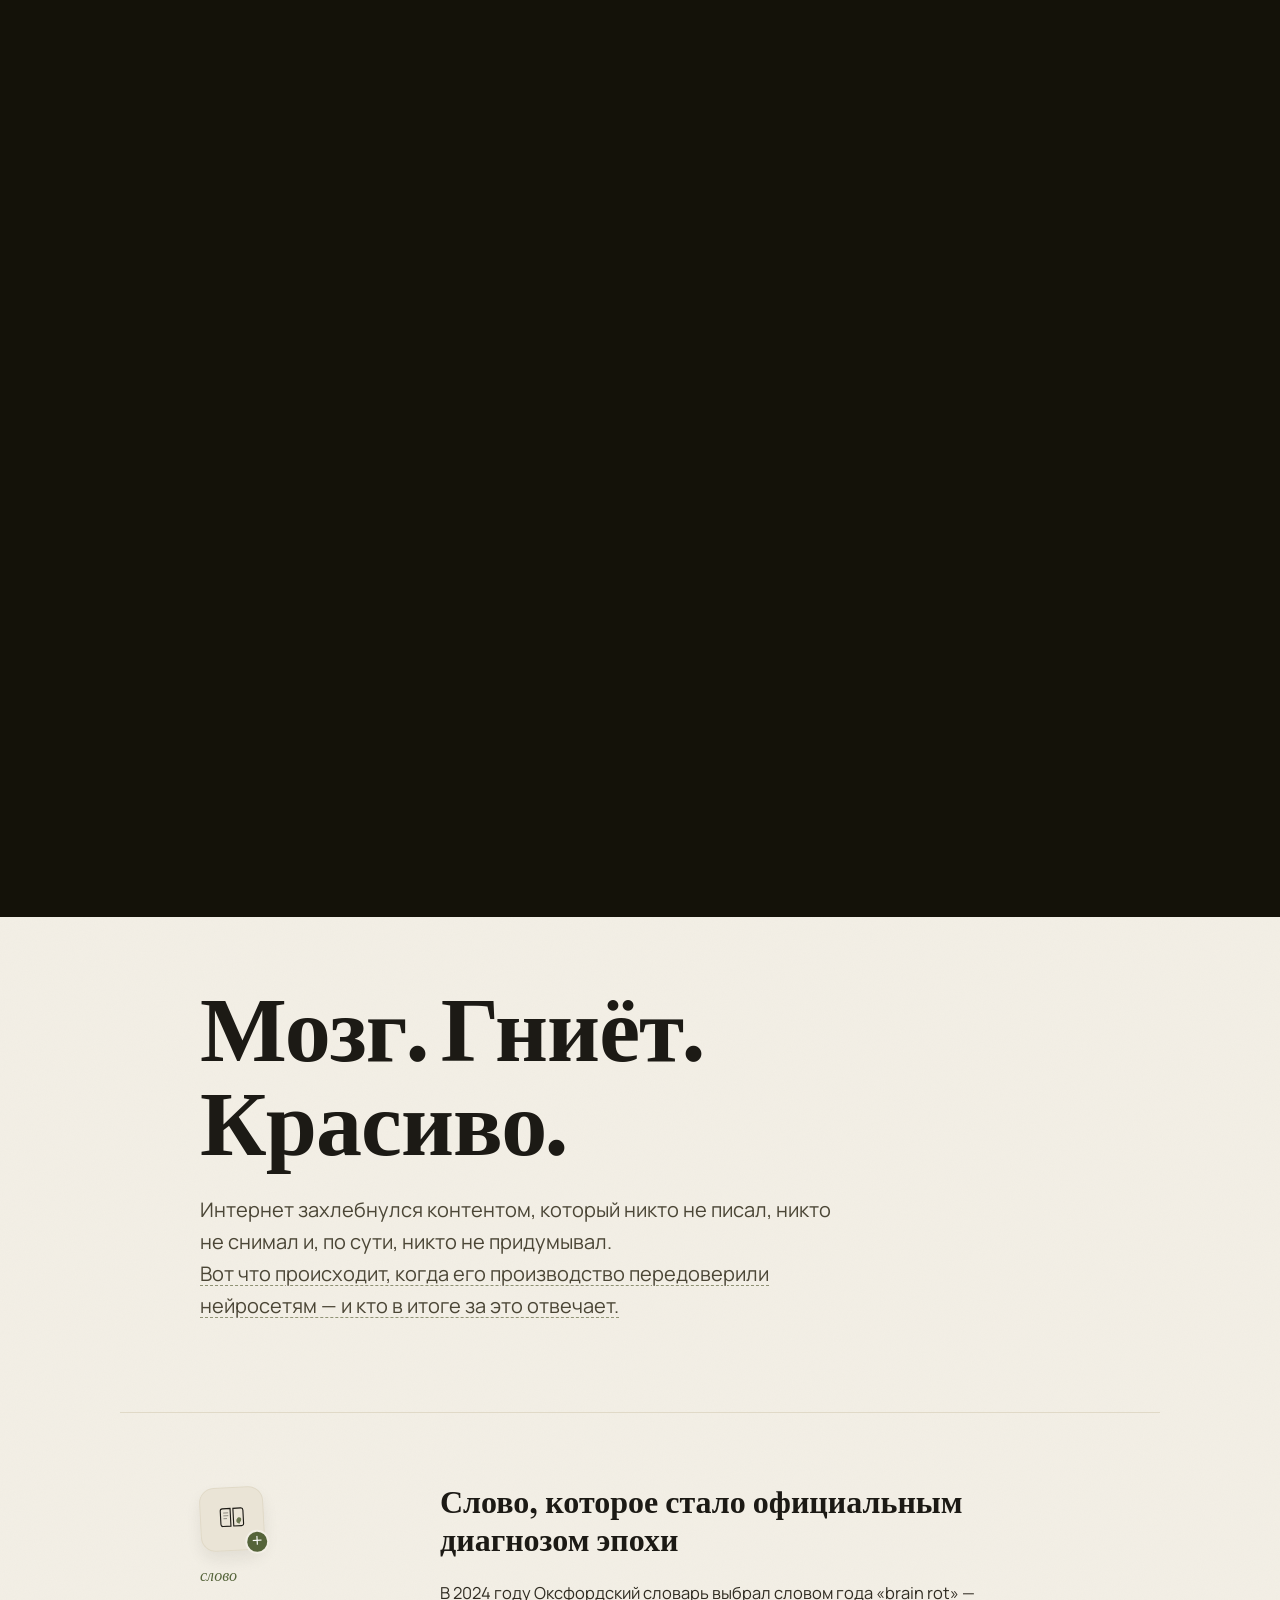
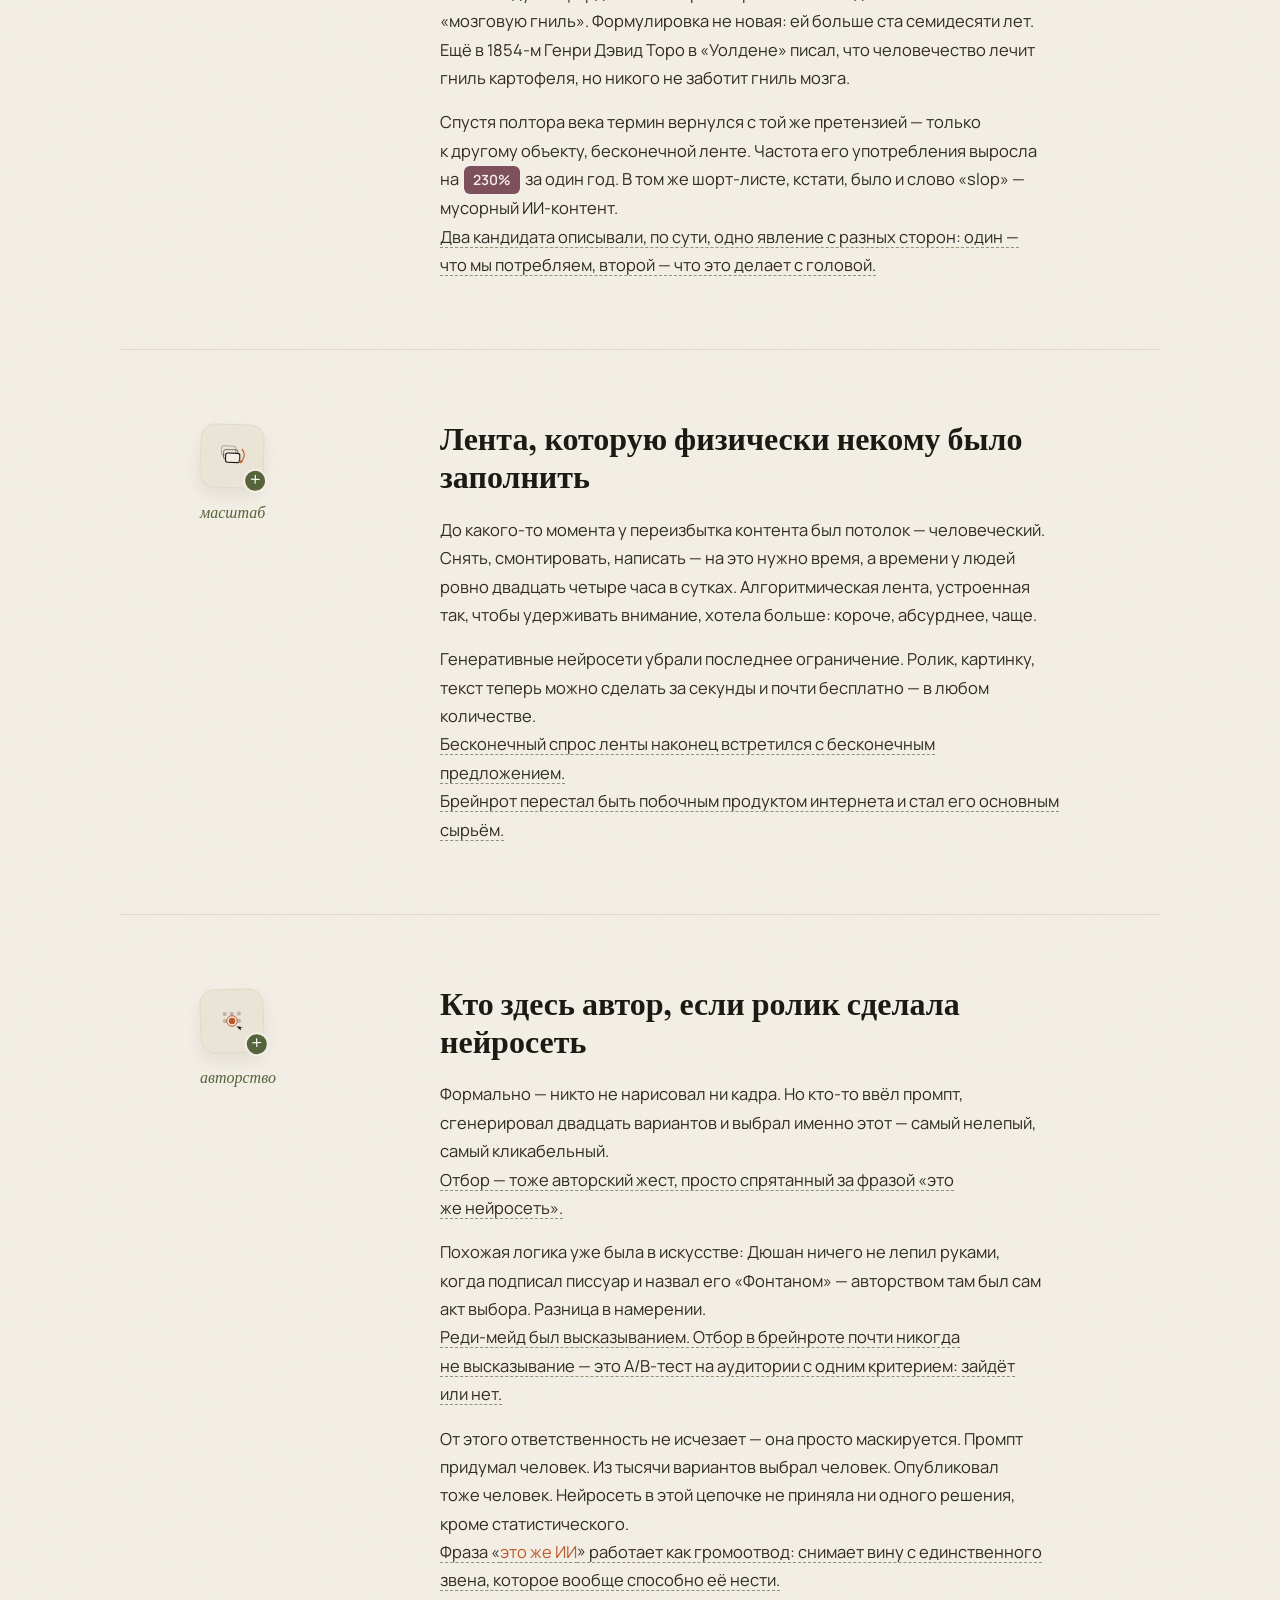
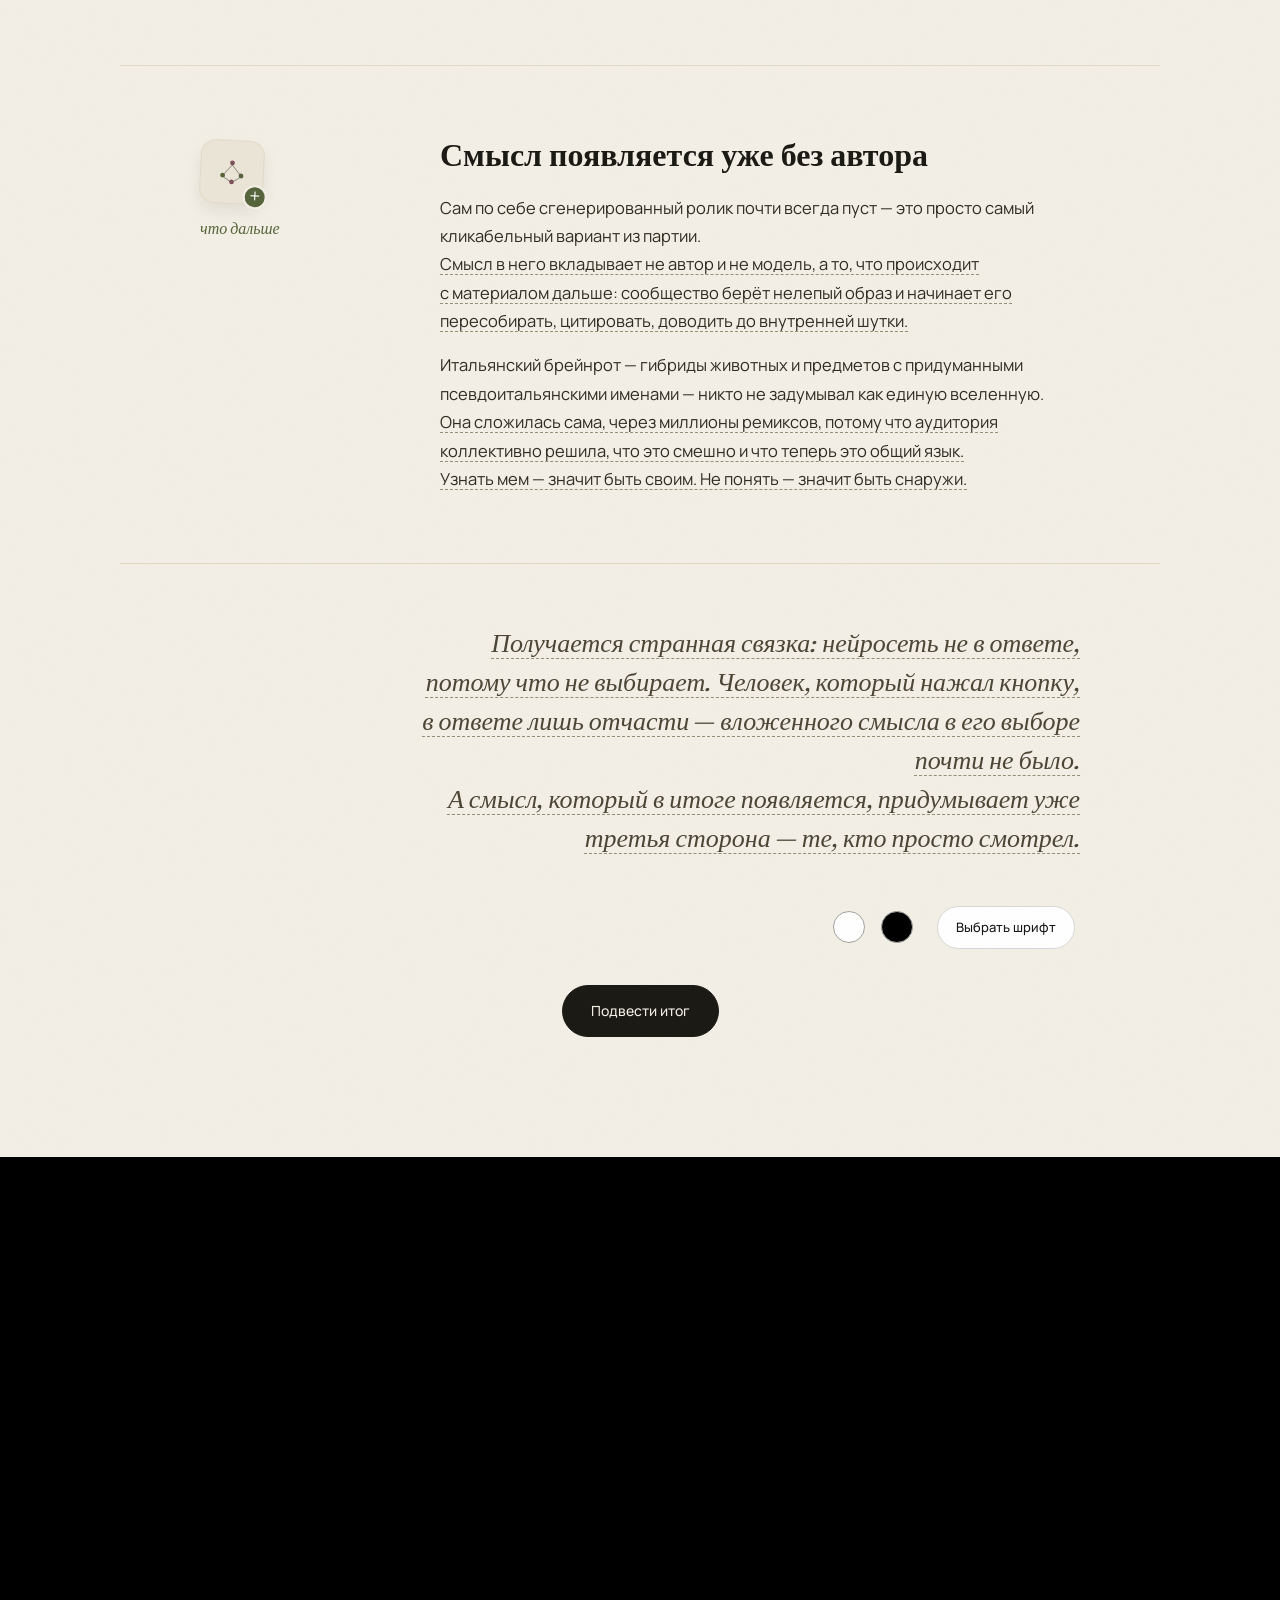
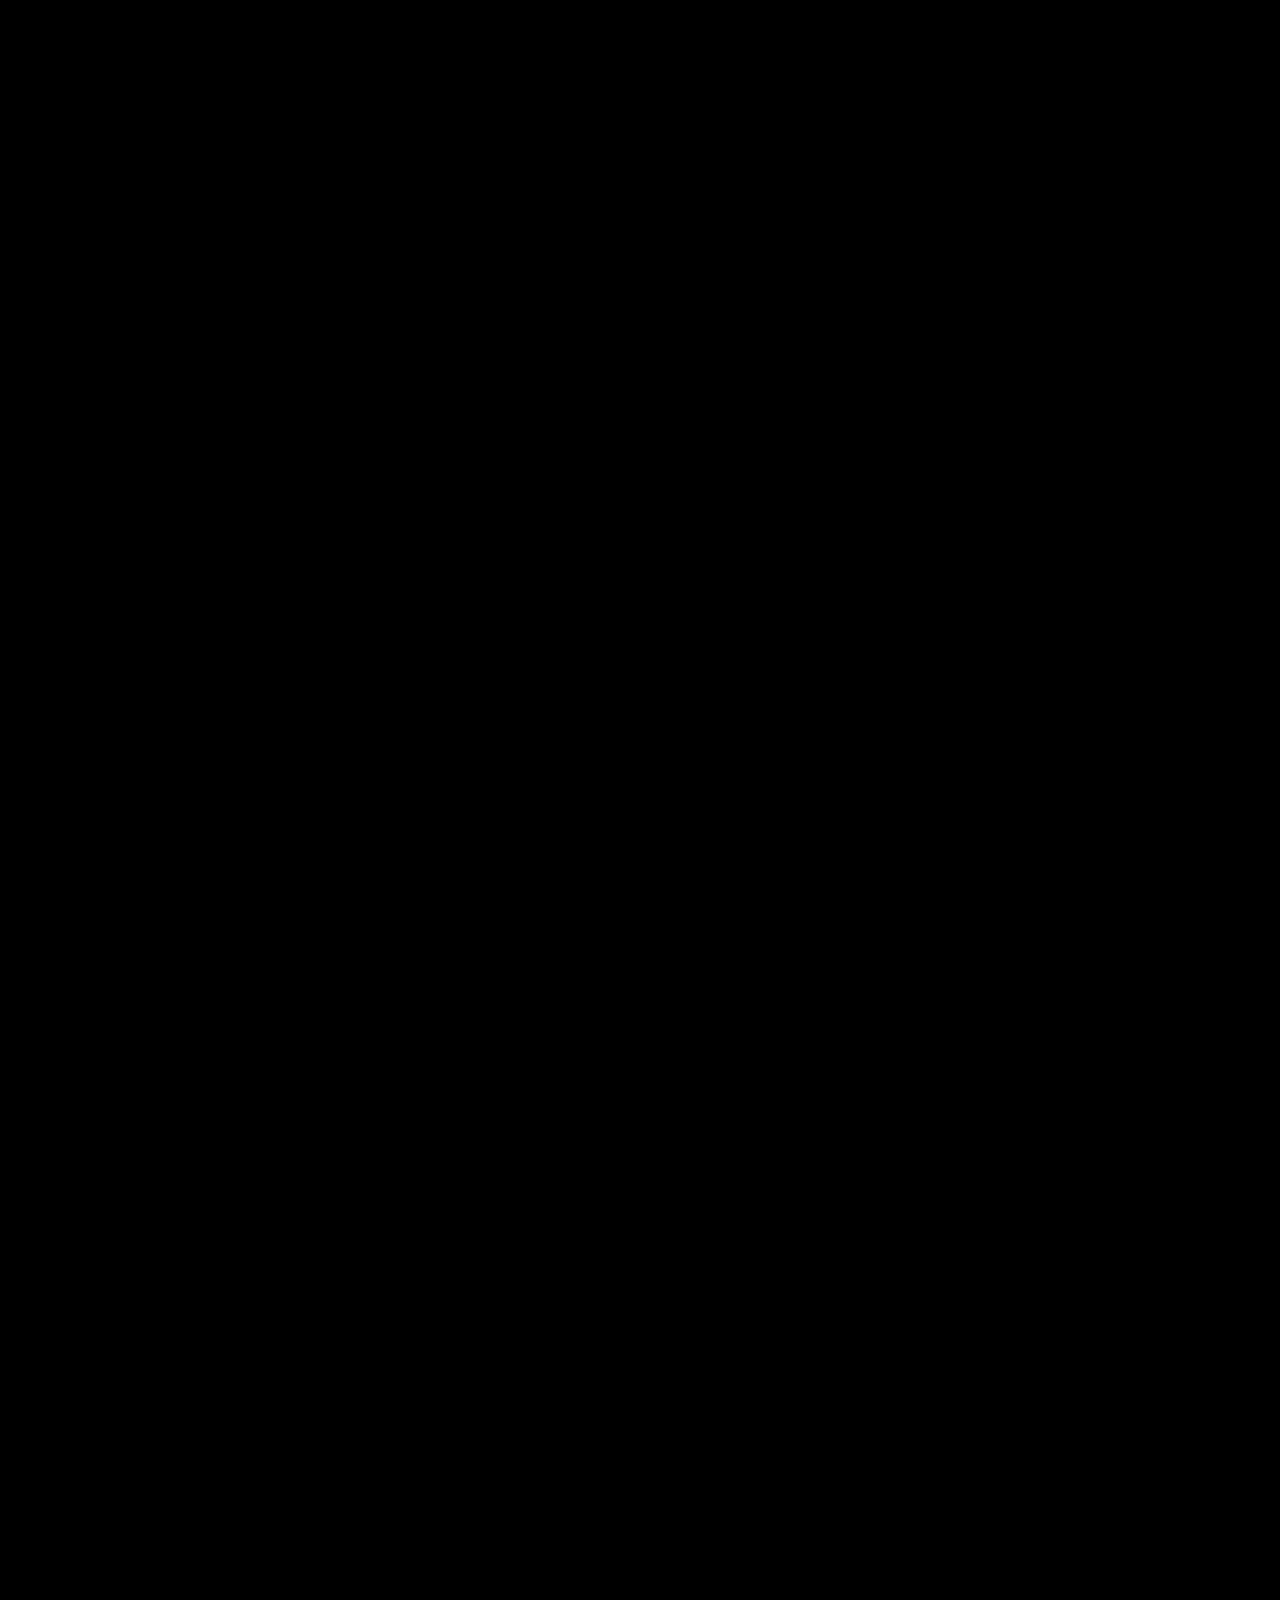
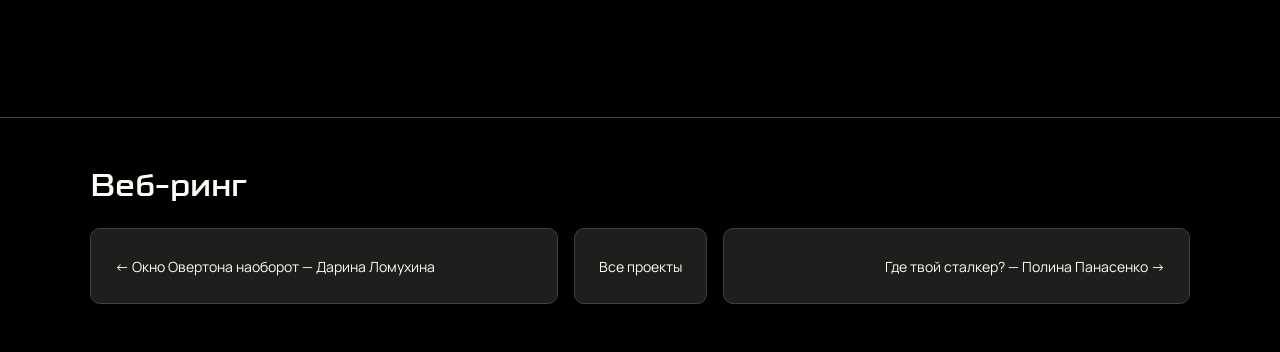
==== commit 97051555: "Update index.html" ====
--- a/index.html
+++ b/index.html
@@ -1156,8 +1156,8 @@
   <div class="course-webring__inner">
   <h2>Веб-ринг</h2>
   <nav class="course-webring__nav" aria-label="Веб-ринг проектов">
-    <a target="_top" href="https://vinblnesyshestvyet.tilda.ws/oknonaoborot" rel="prev">← Окно Овертона наоборот — Дарина Ломухина</a>
-    <a target="_top" href="https://docs.google.com/spreadsheets/d/1moFgJsWmO2xyTYsfRRvhG63S1ru9MhJKDSAw2pOUqyw/htmlview?gid=93859566&amp;range=A1:E35">Все проекты</a>
+    <a target="_top" href="https://whyketa.github.io/longread/" rel="prev">← Окно Овертона наоборот — Дарина Ломухина</a>
+    <a target="_top" href="https://conclaveobscurum.ru/soyalice/">Все проекты</a>
     <a target="_top" href="https://baydelll.github.io/stalker/" rel="next">Где твой сталкер? — Полина Панасенко →</a>
   </nav>
   </div>
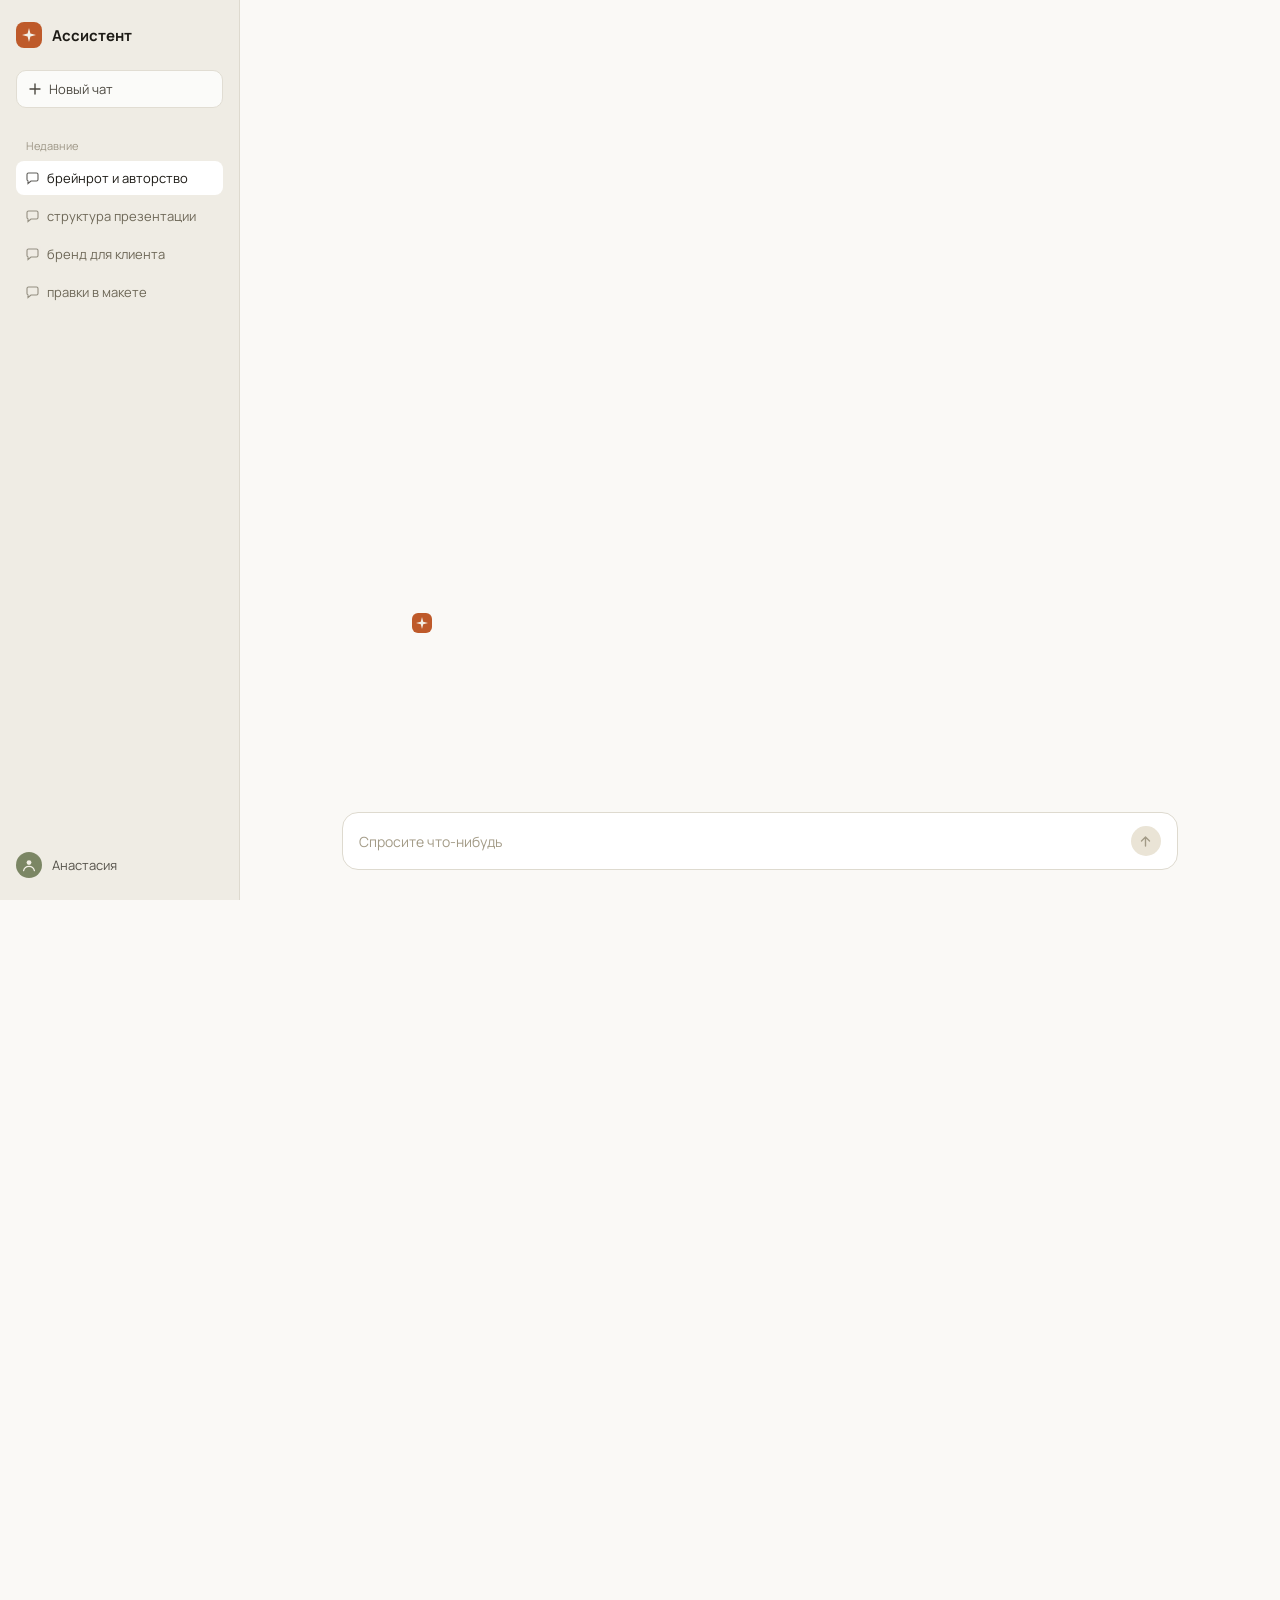
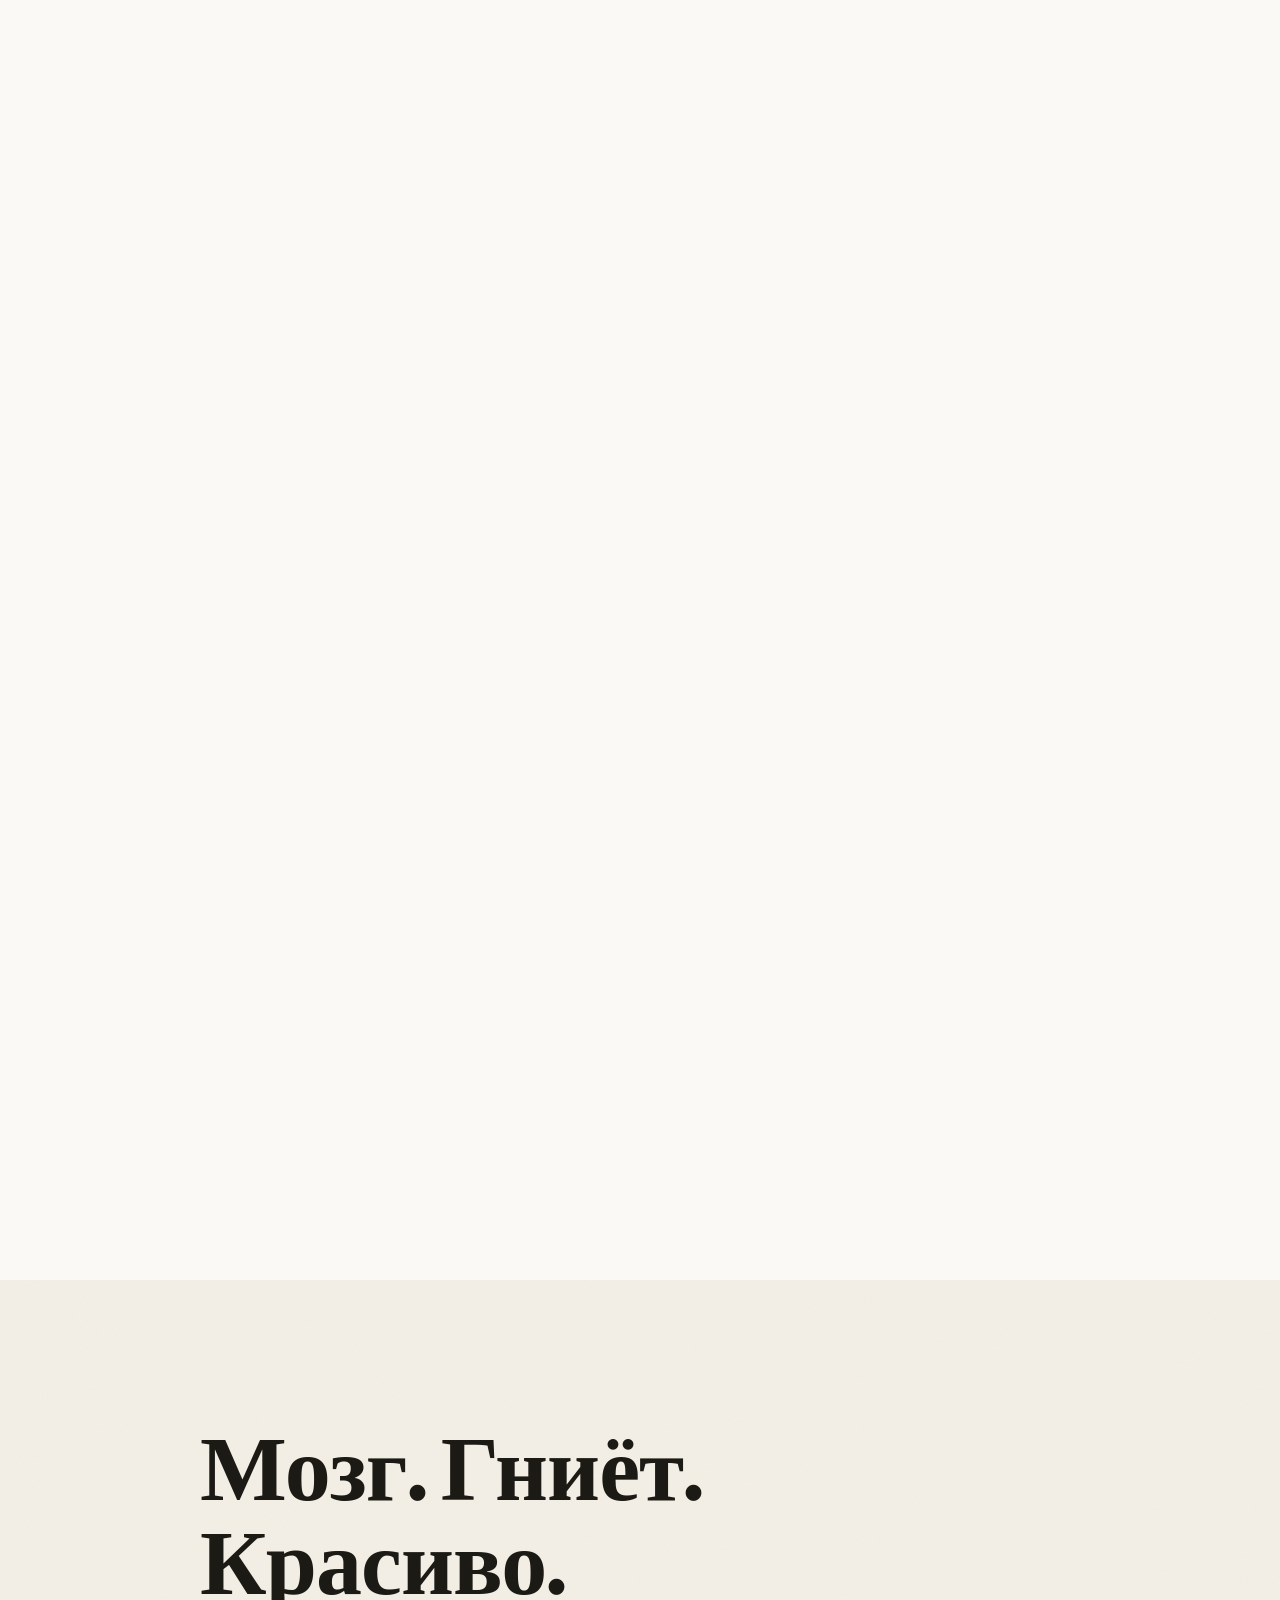
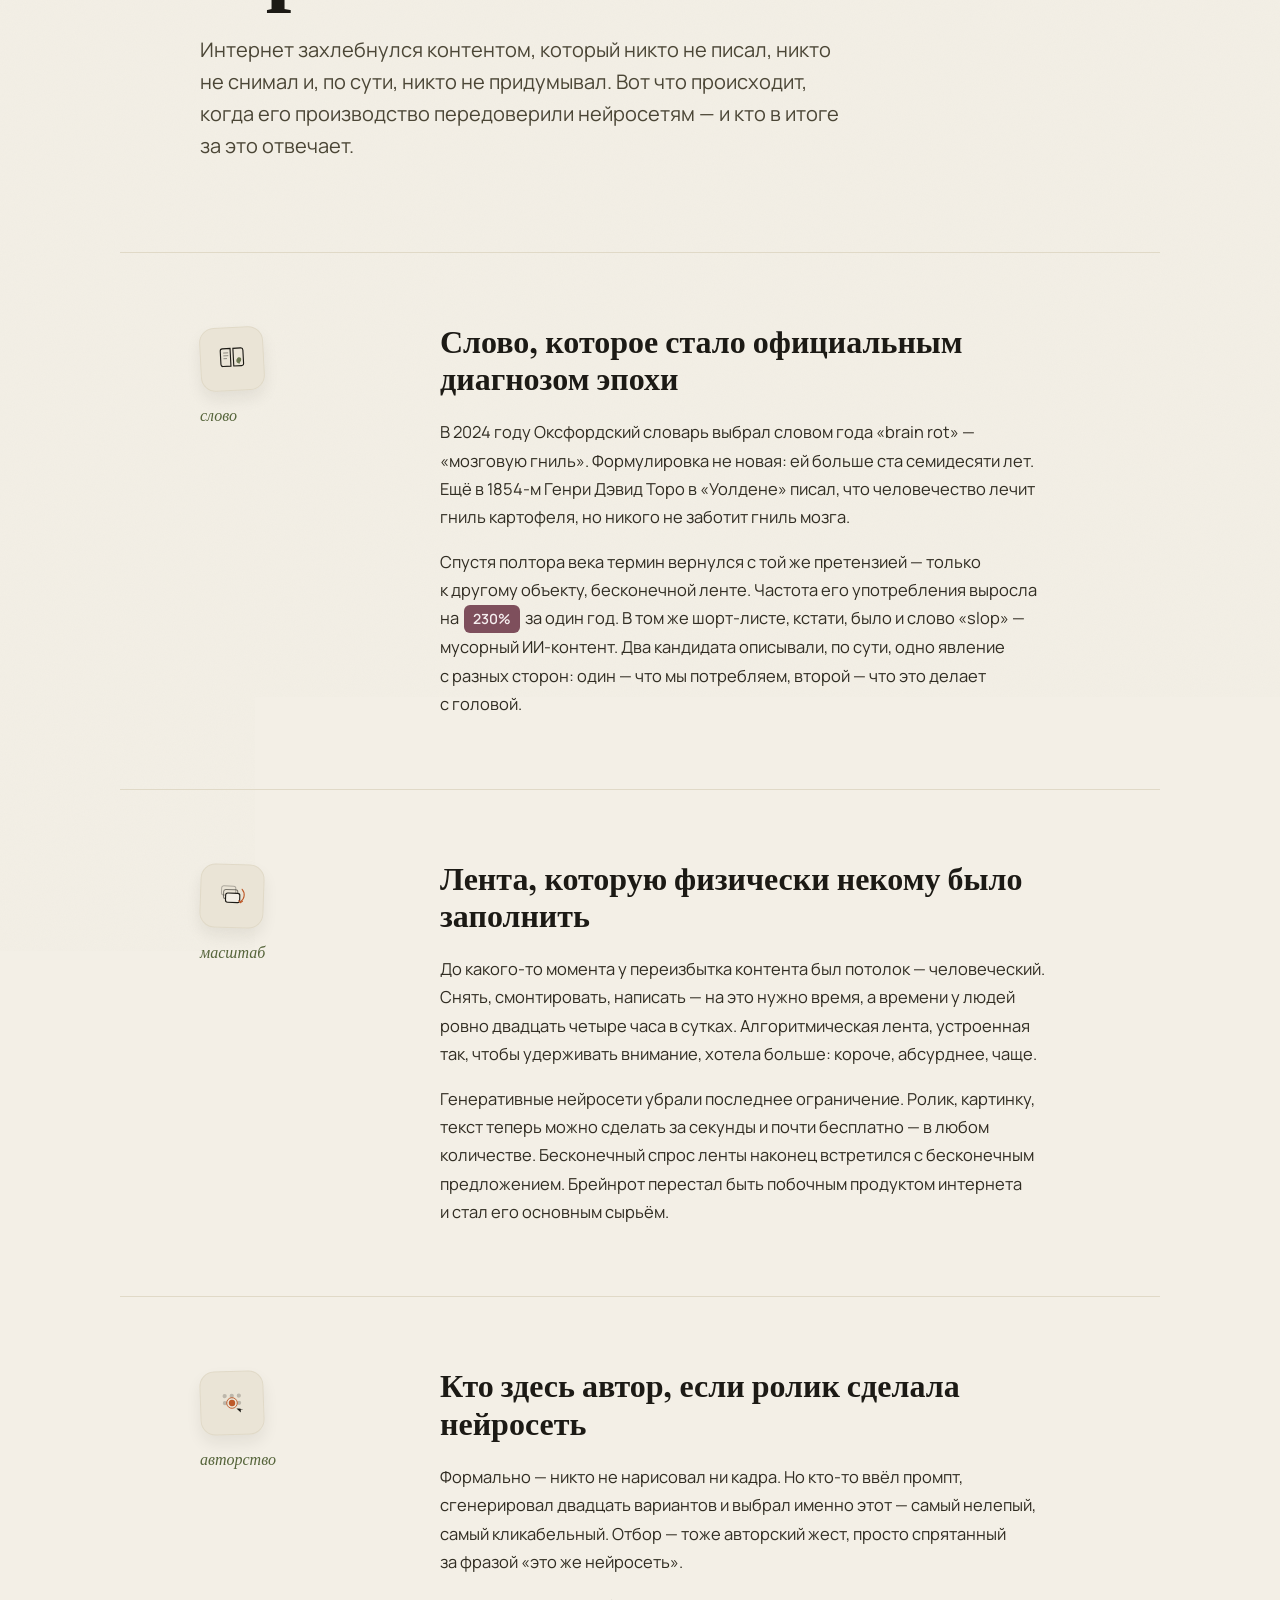
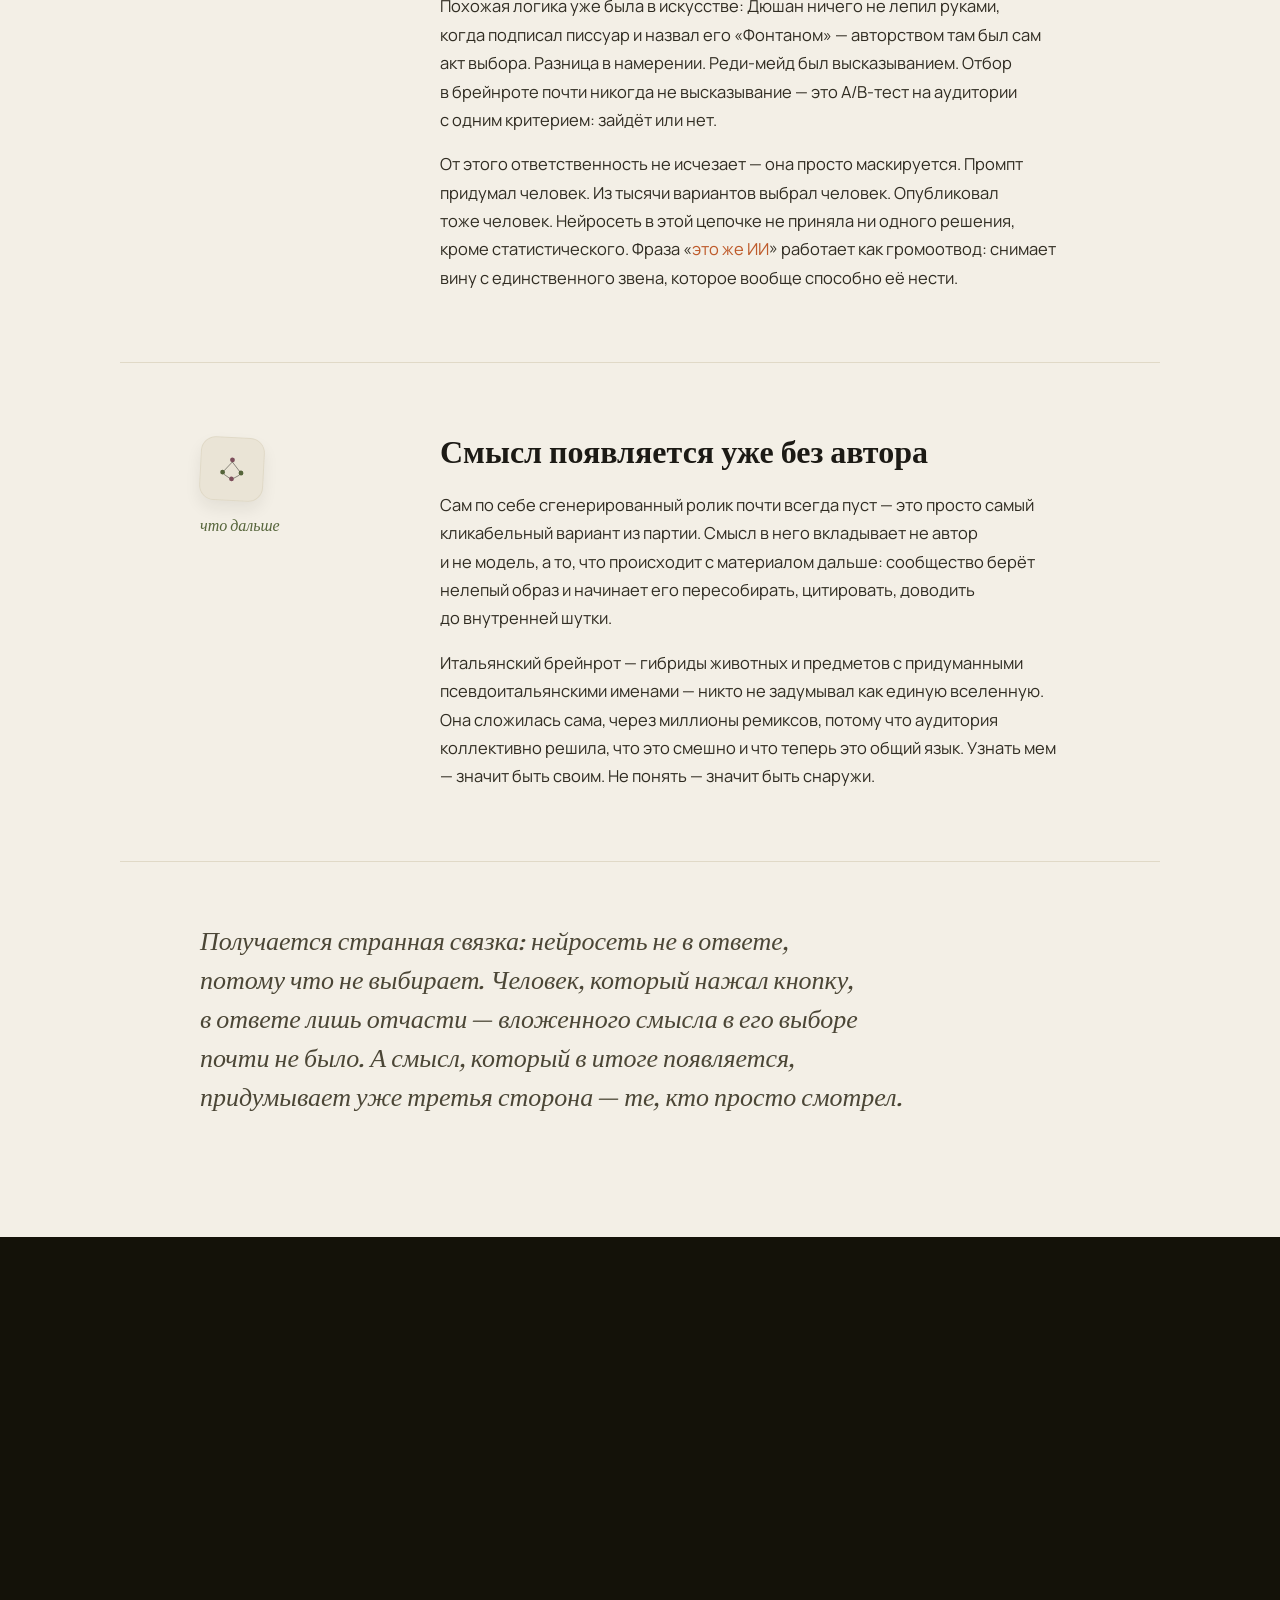
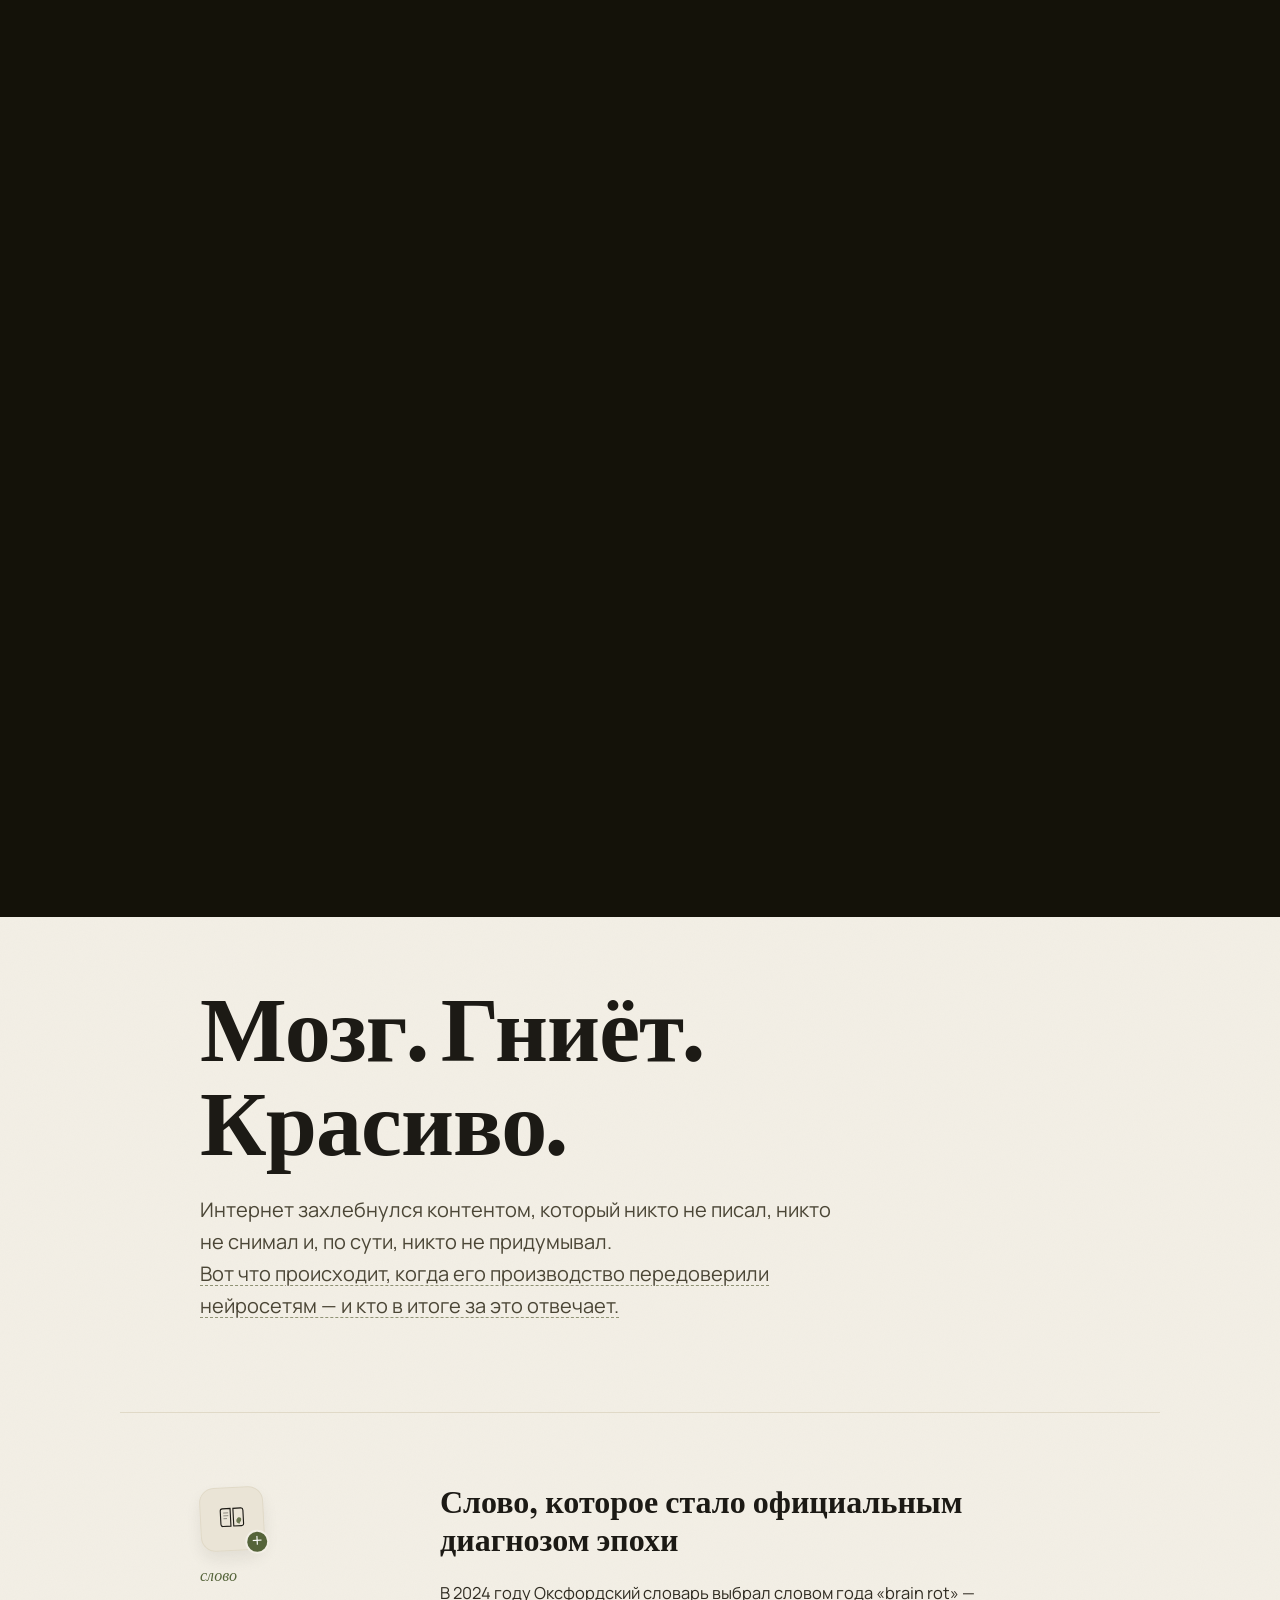
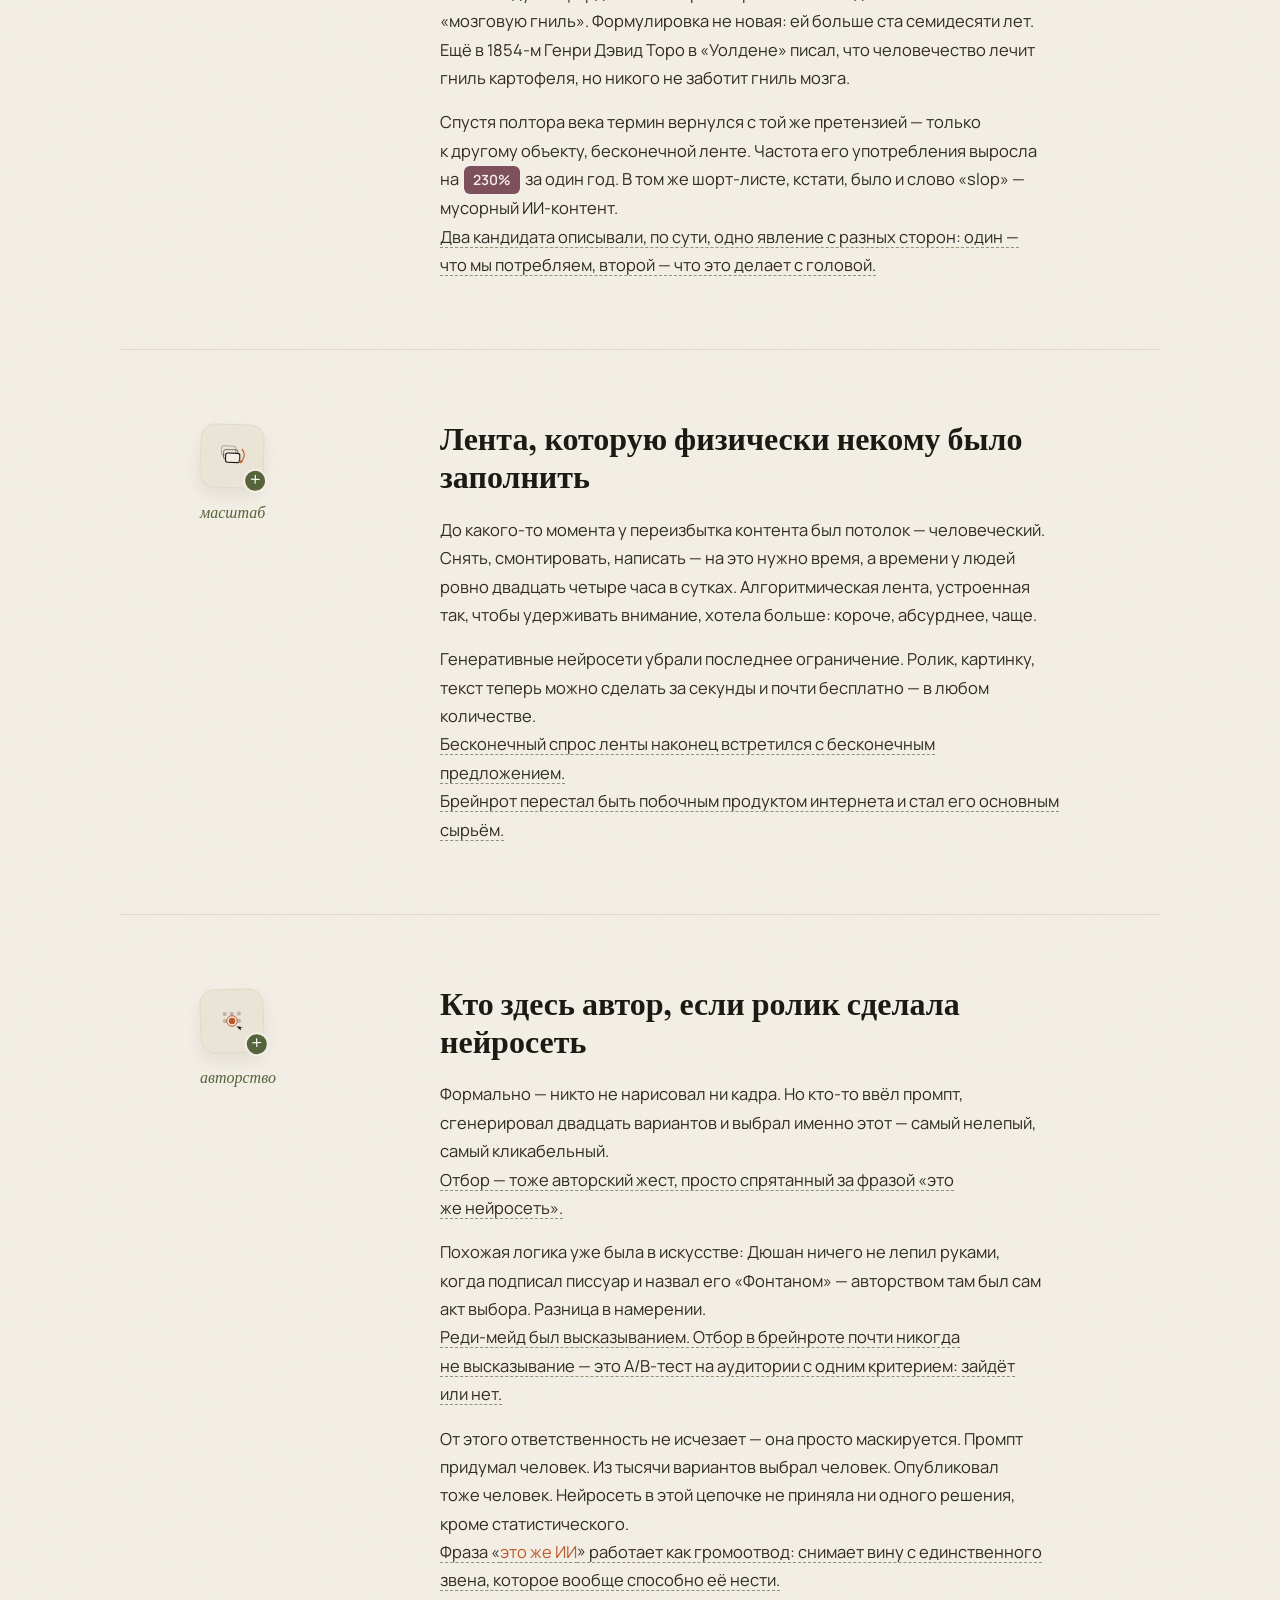
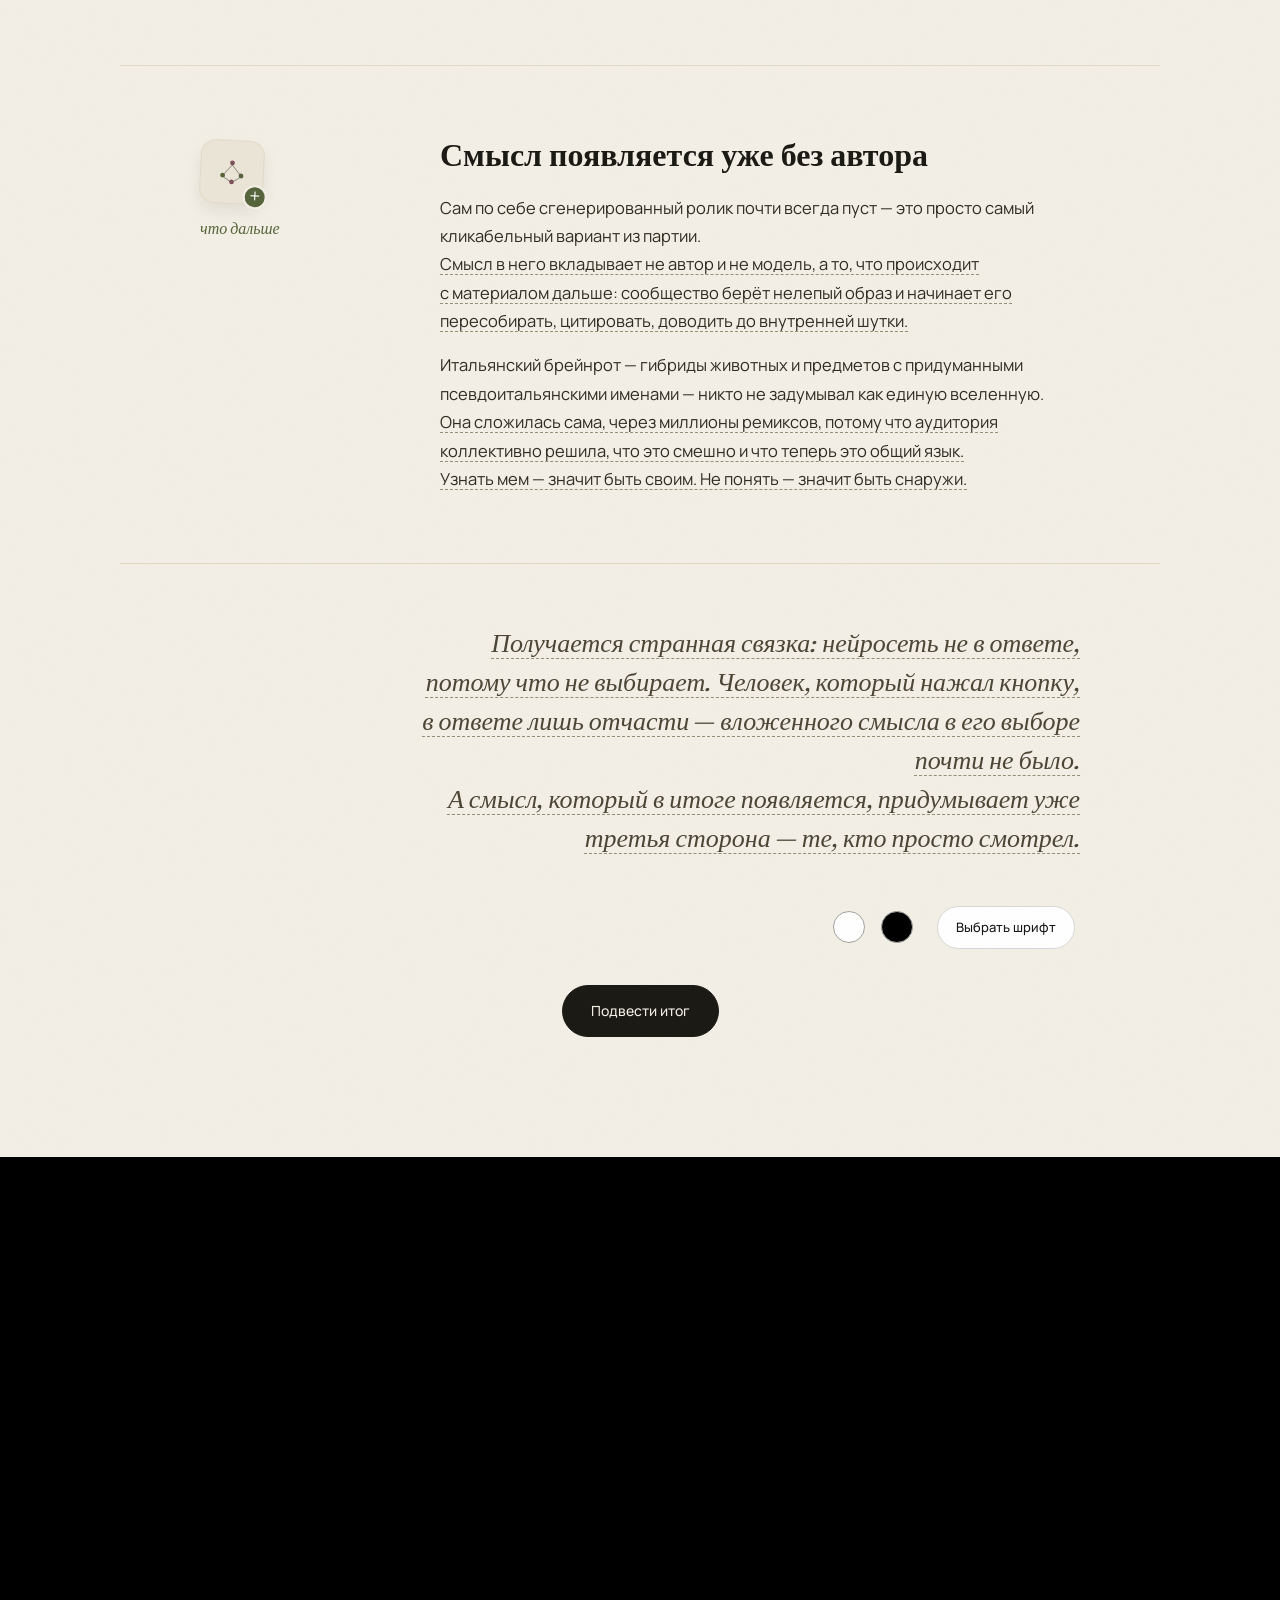
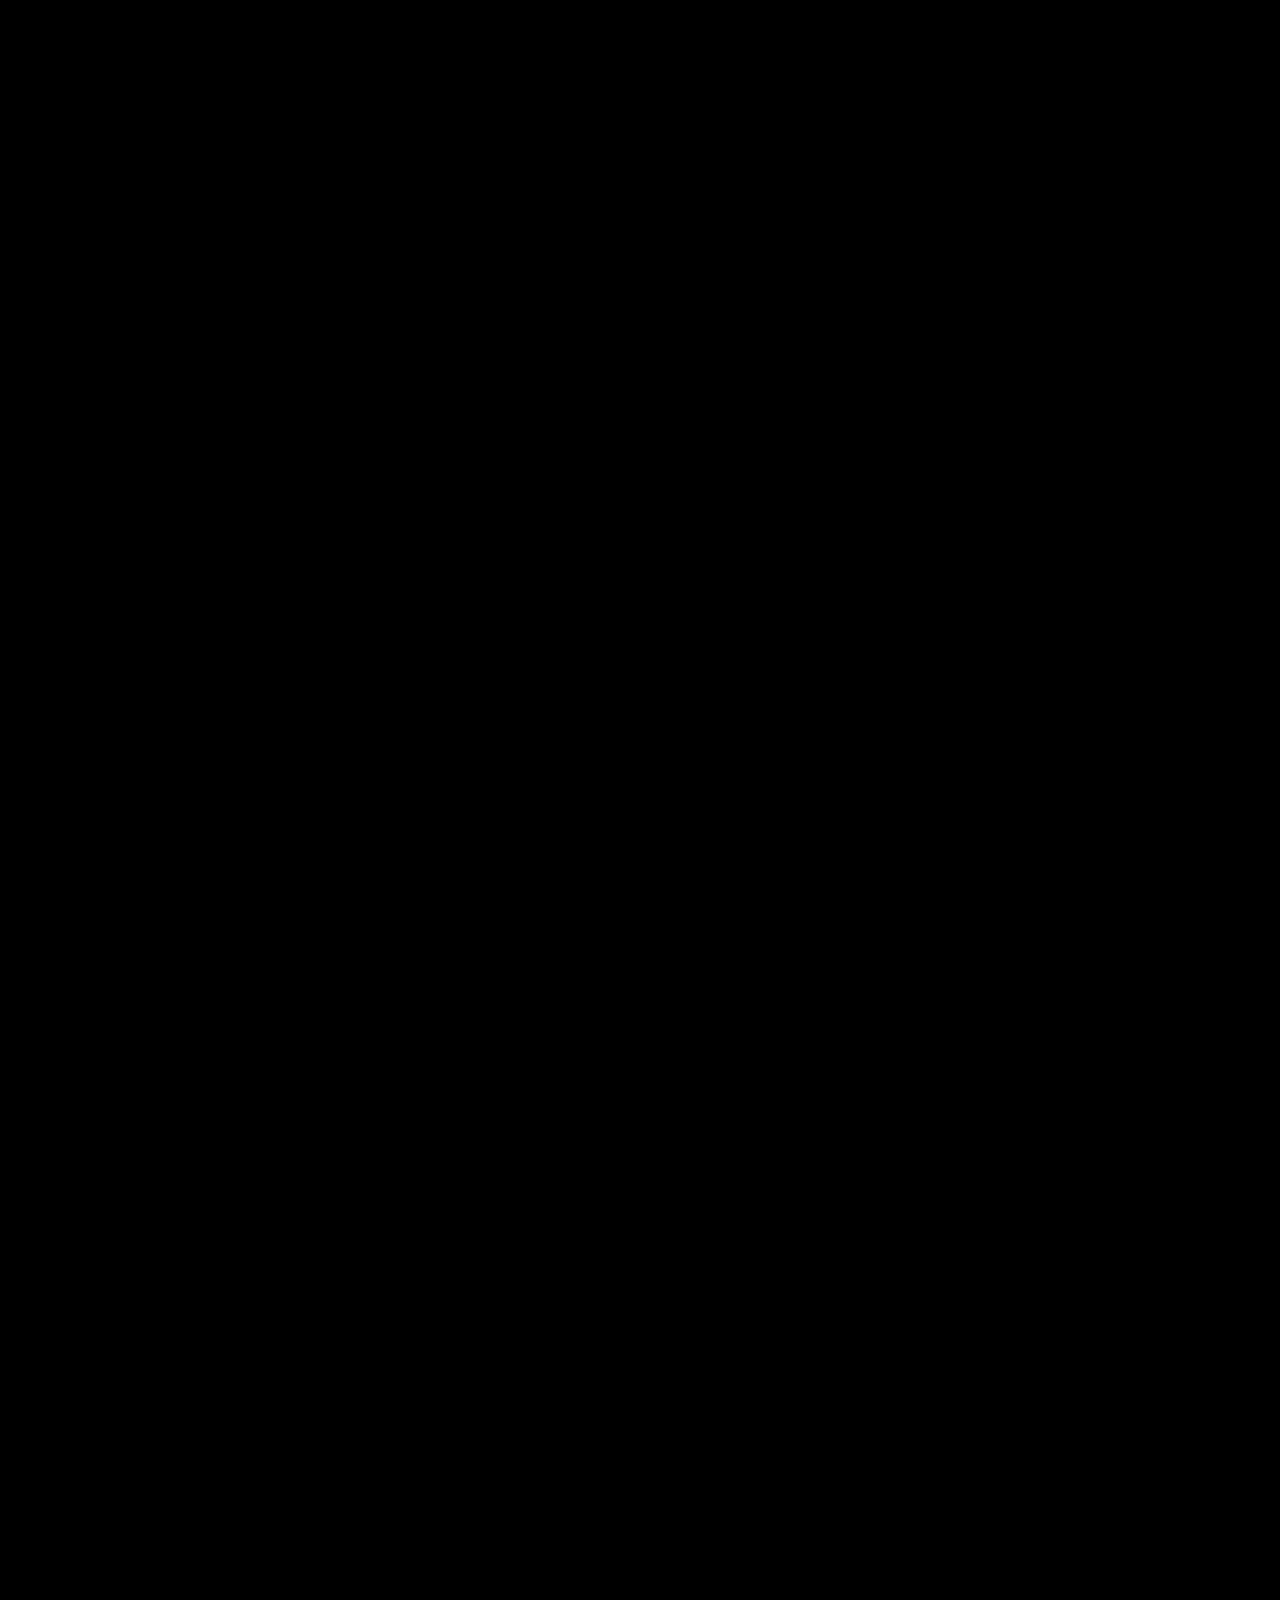
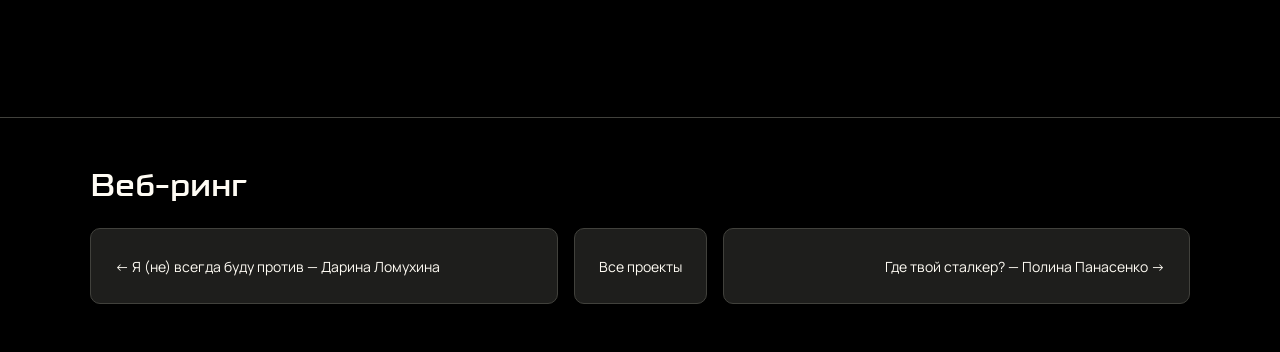
==== commit 711d027d: "Update index.html" ====
--- a/index.html
+++ b/index.html
@@ -1156,7 +1156,7 @@
   <div class="course-webring__inner">
   <h2>Веб-ринг</h2>
   <nav class="course-webring__nav" aria-label="Веб-ринг проектов">
-    <a target="_top" href="https://whyketa.github.io/longread/" rel="prev">← Окно Овертона наоборот — Дарина Ломухина</a>
+    <a target="_top" href="https://whyketa.github.io/longread/" rel="prev">← Я (не) всегда буду против — Дарина Ломухина</a>
     <a target="_top" href="https://conclaveobscurum.ru/soyalice/">Все проекты</a>
     <a target="_top" href="https://baydelll.github.io/stalker/" rel="next">Где твой сталкер? — Полина Панасенко →</a>
   </nav>
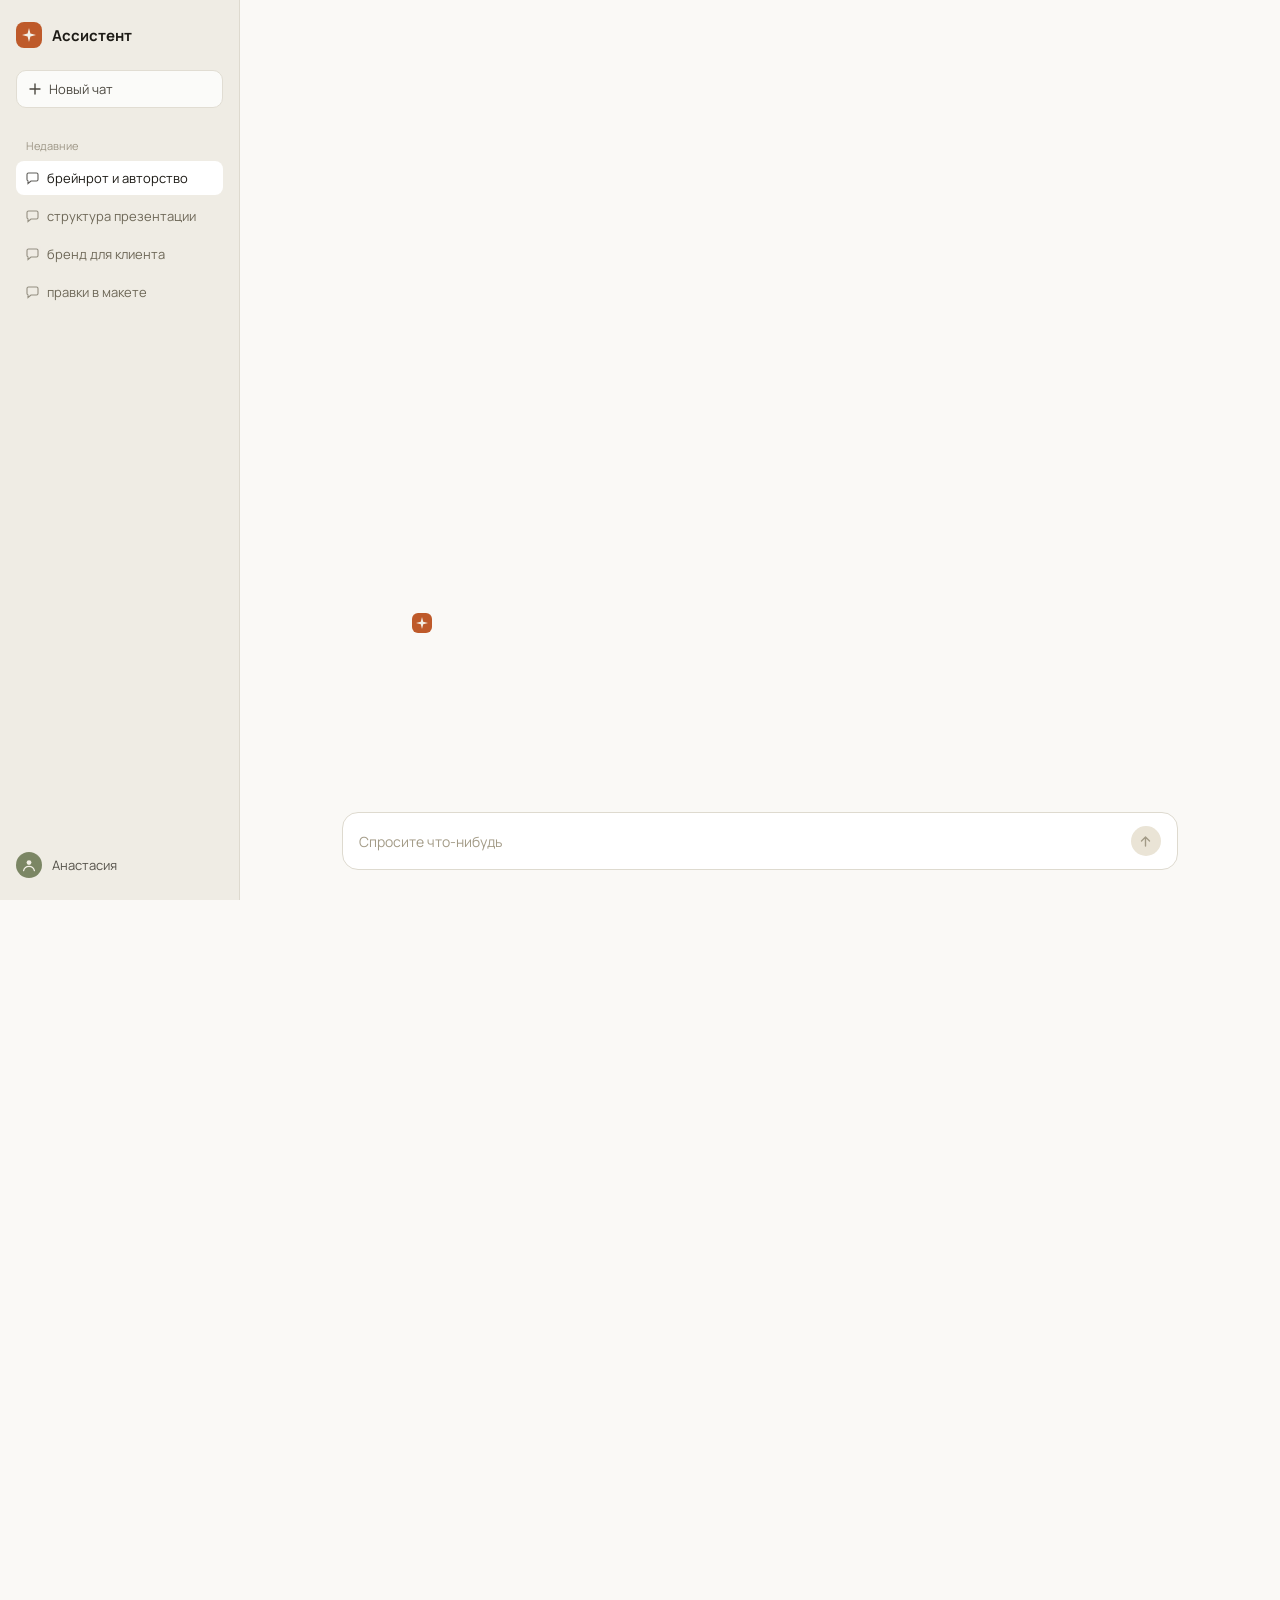
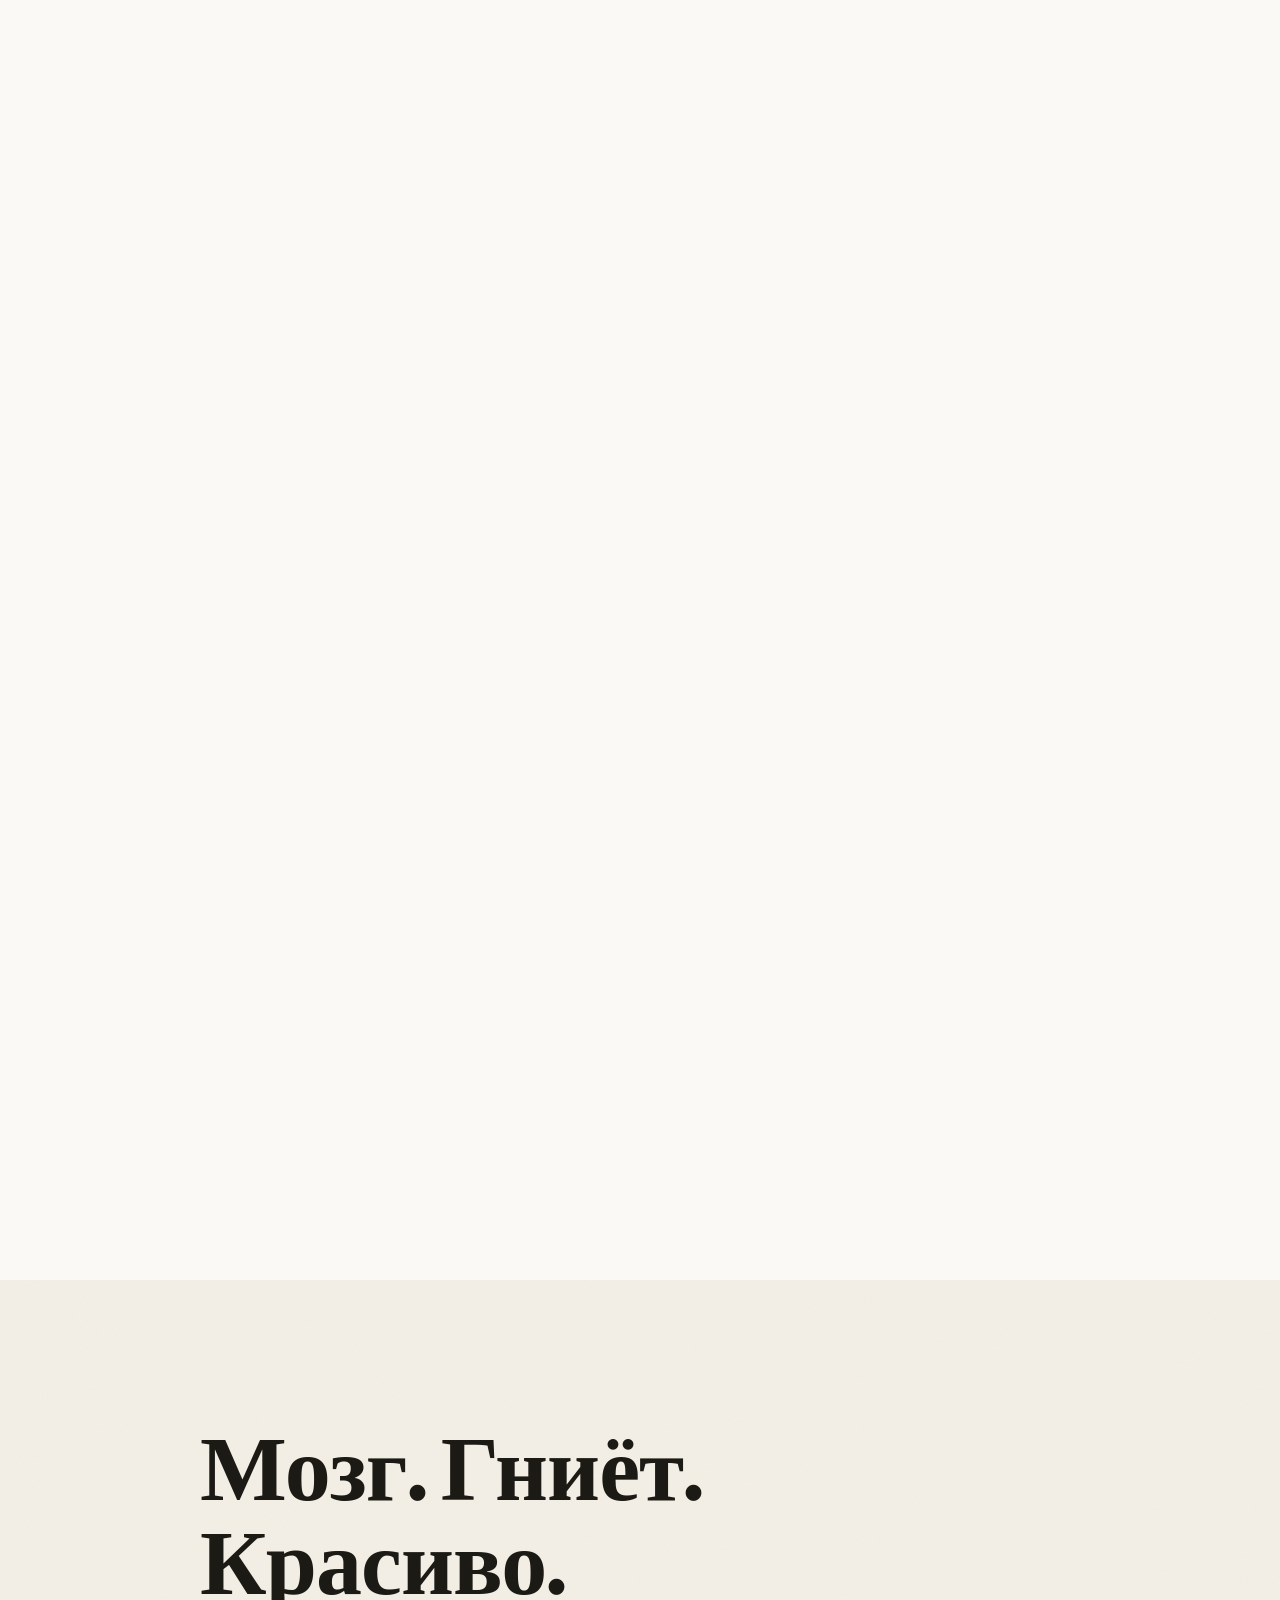
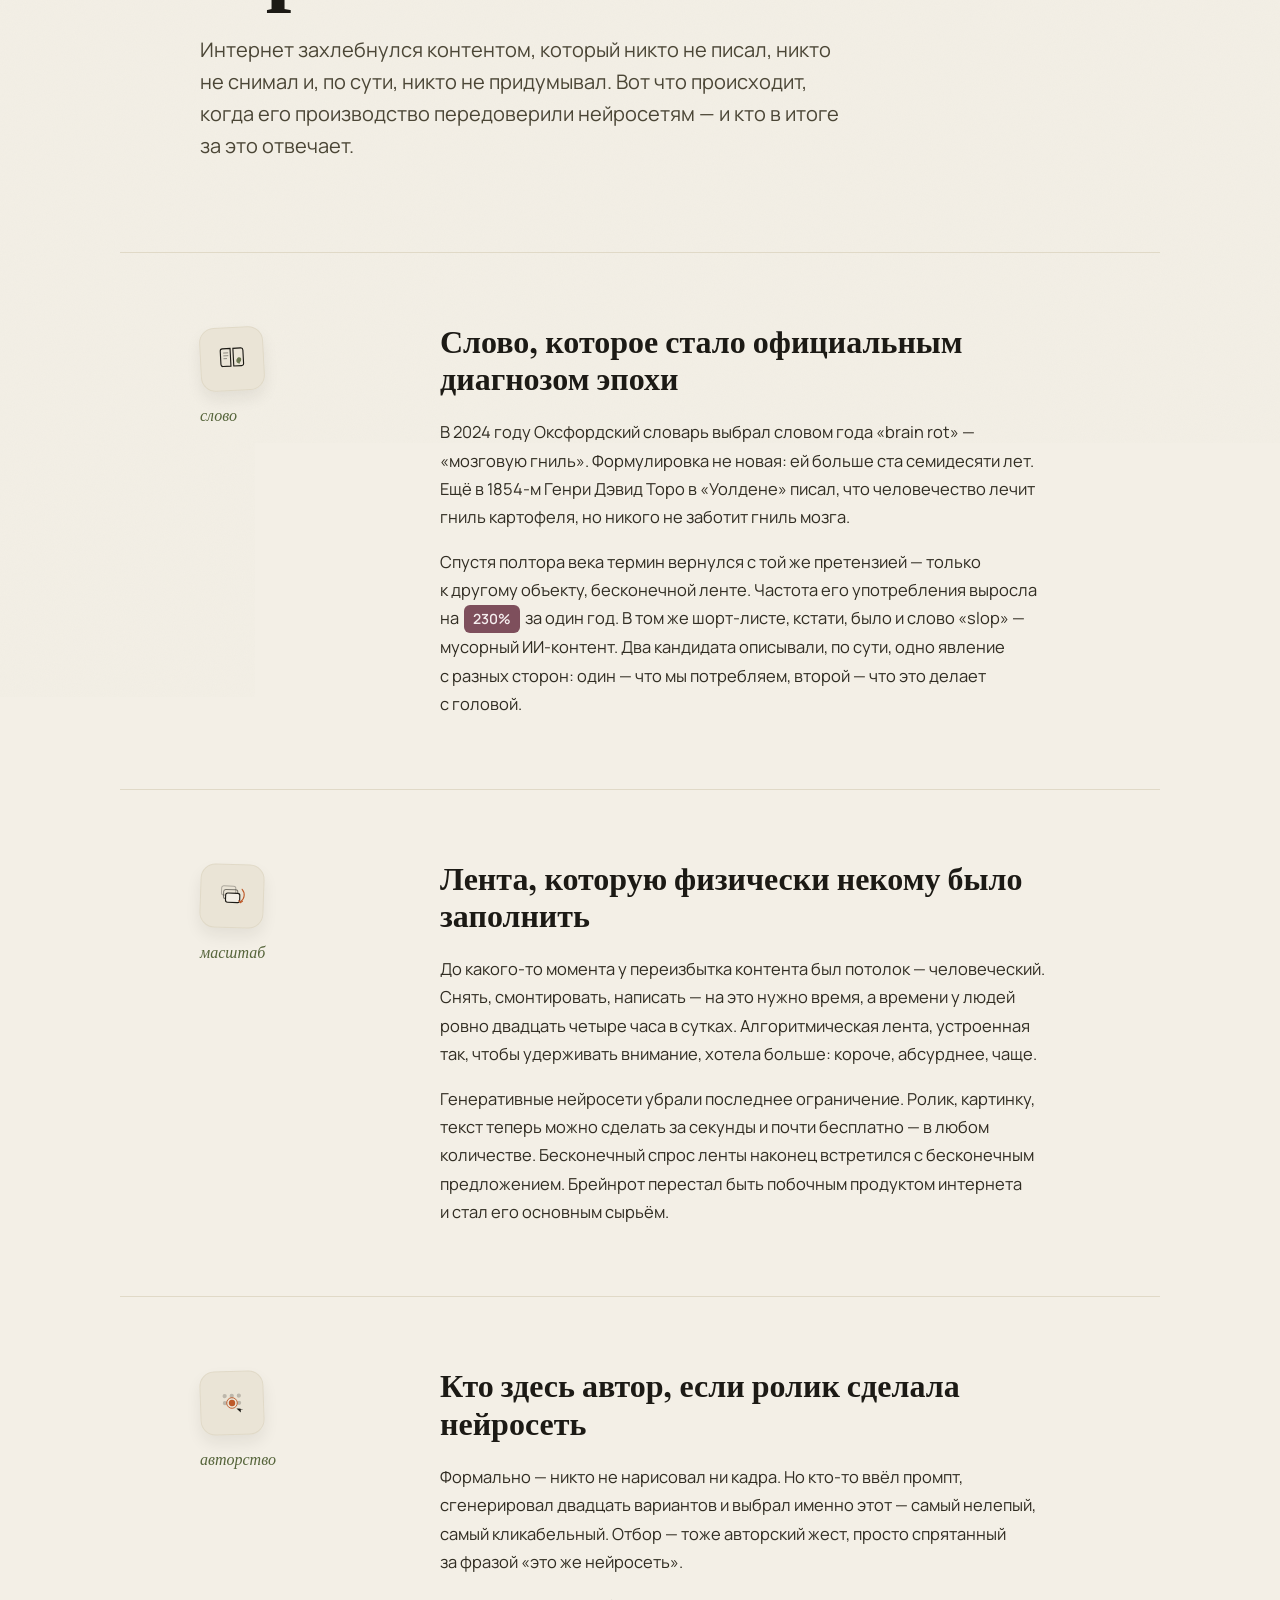
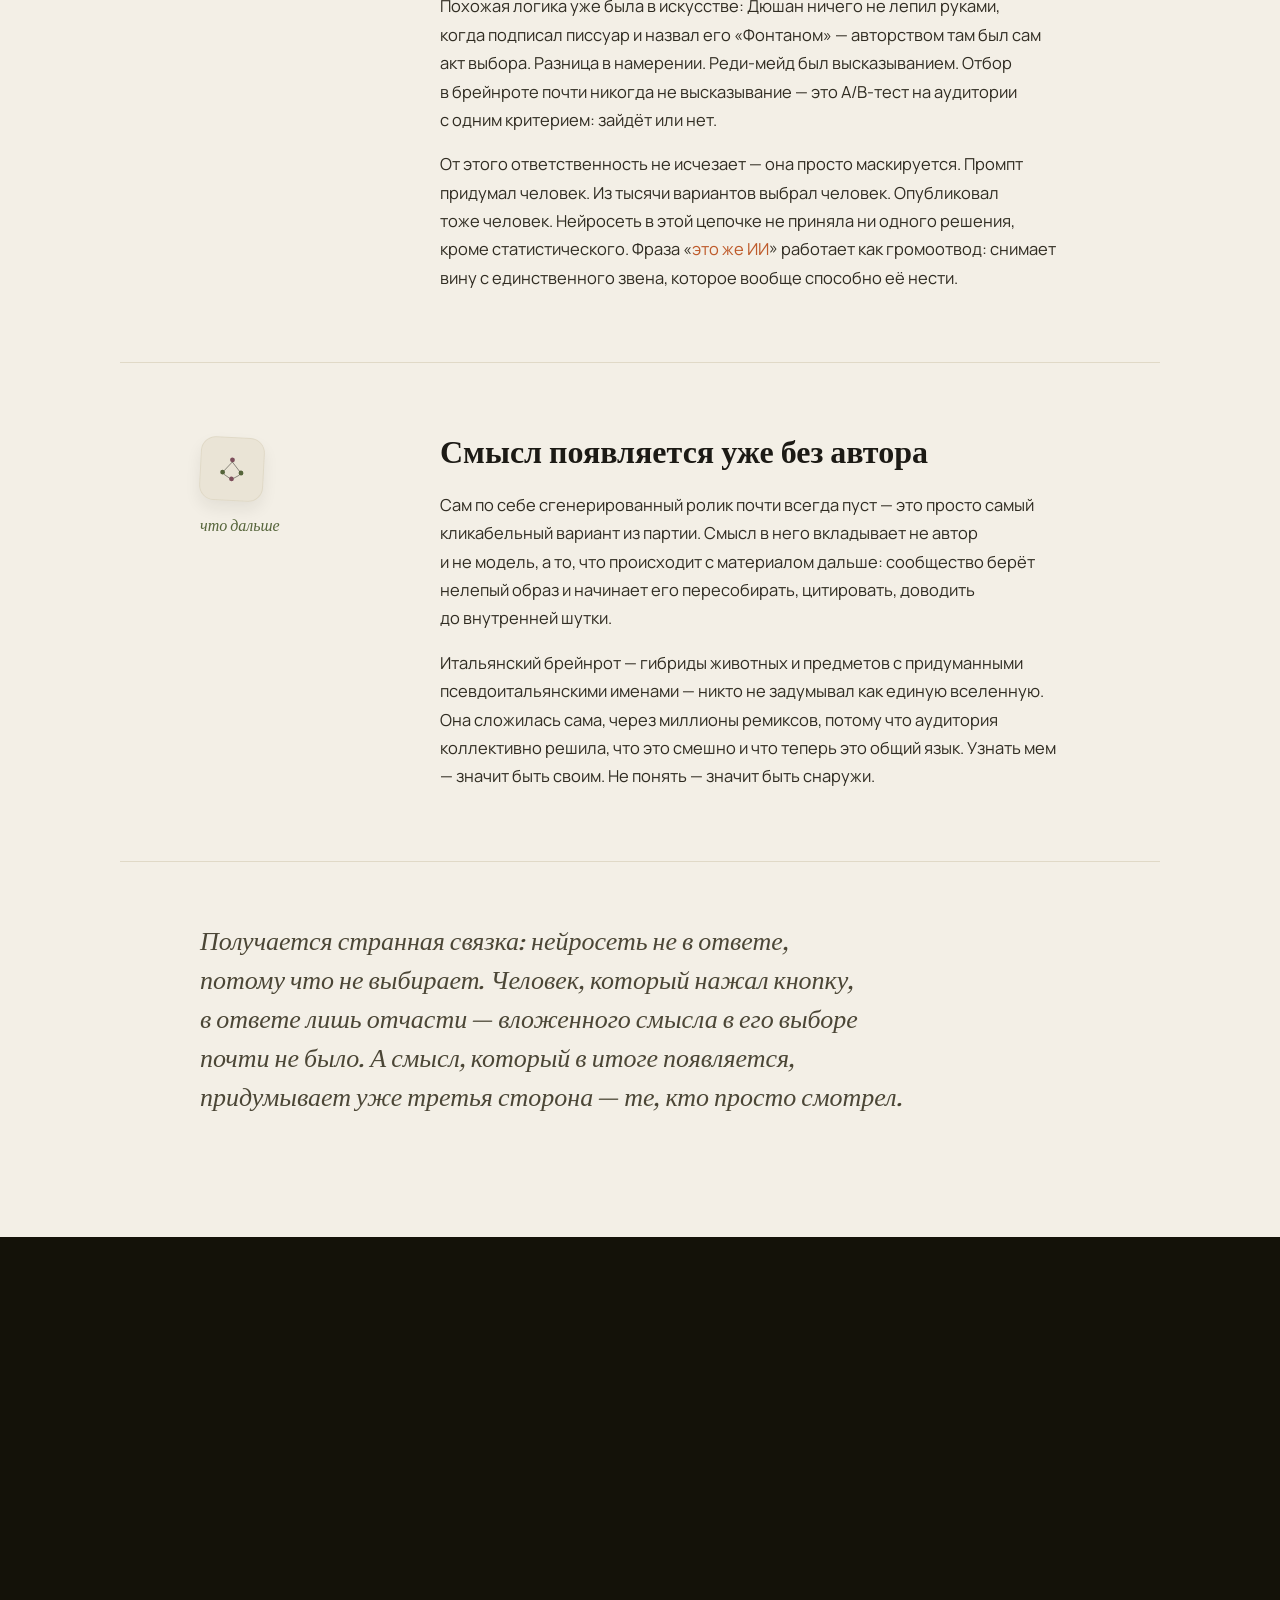
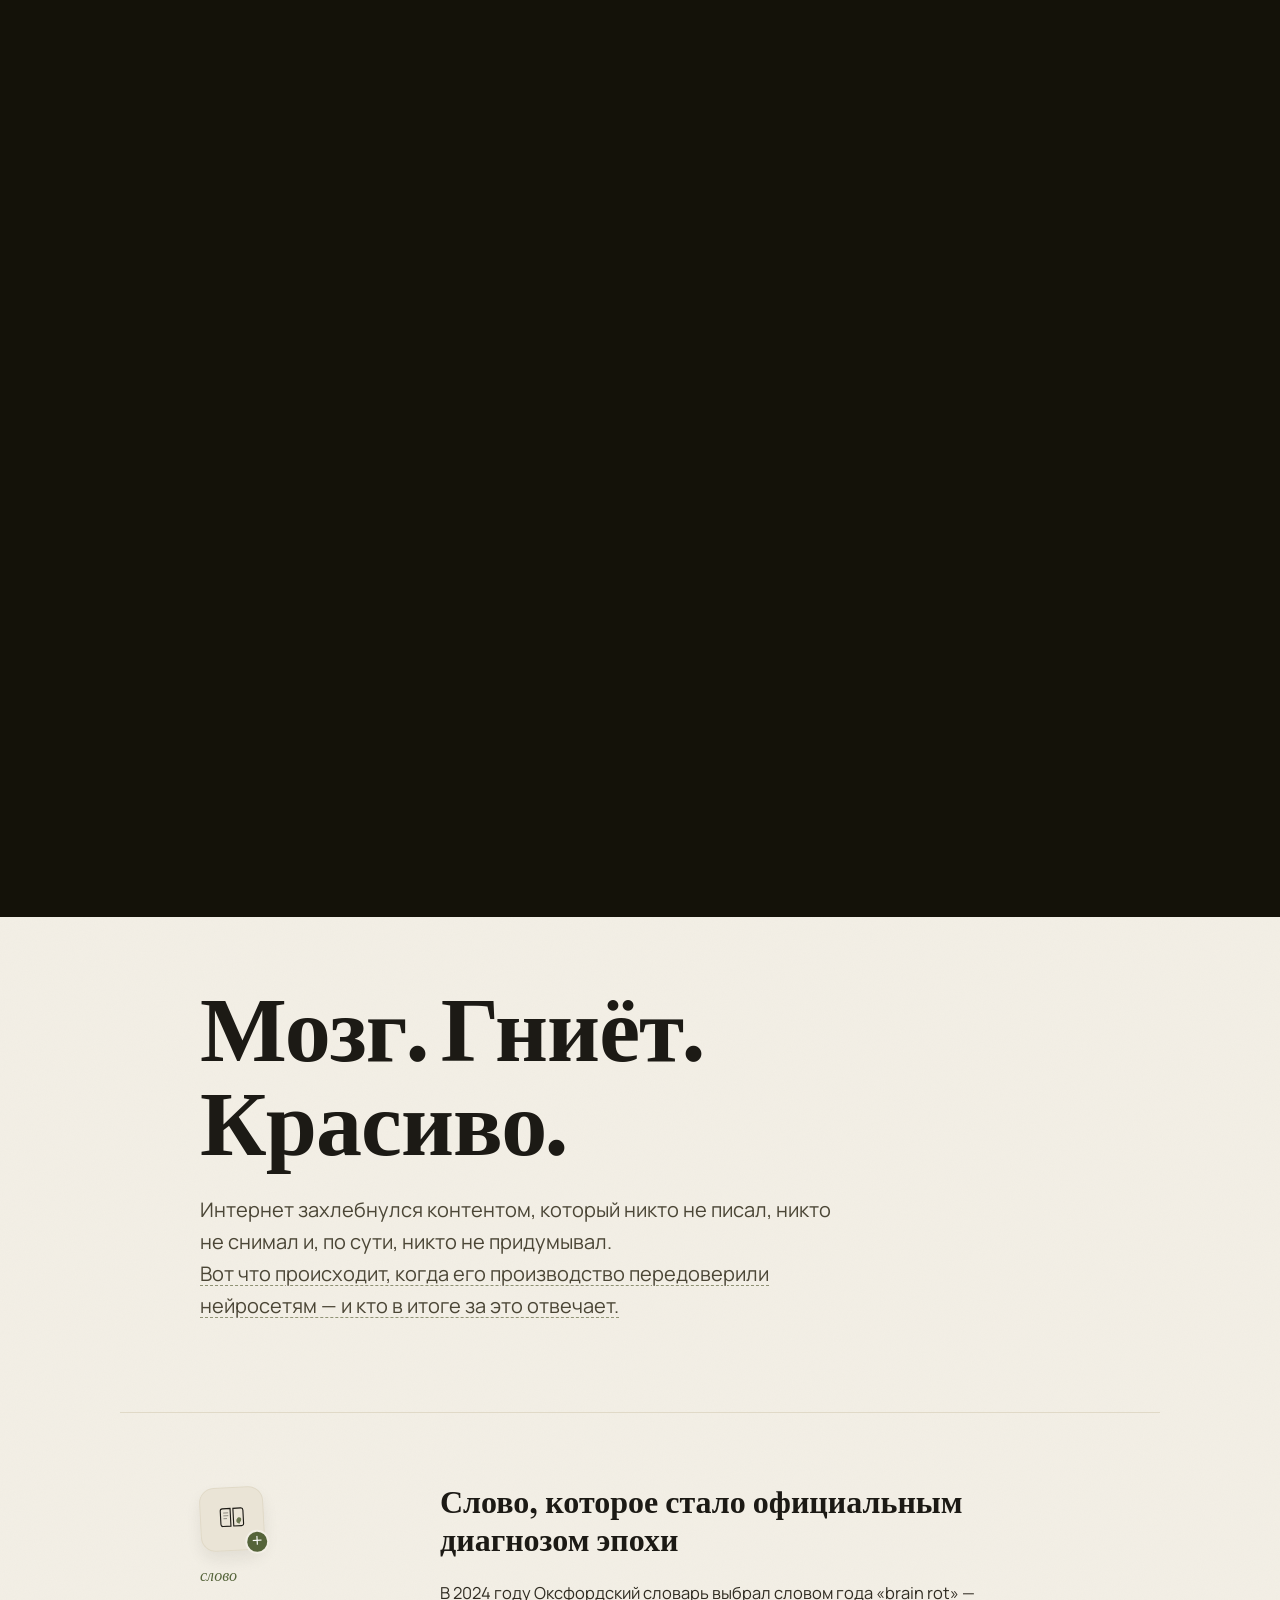
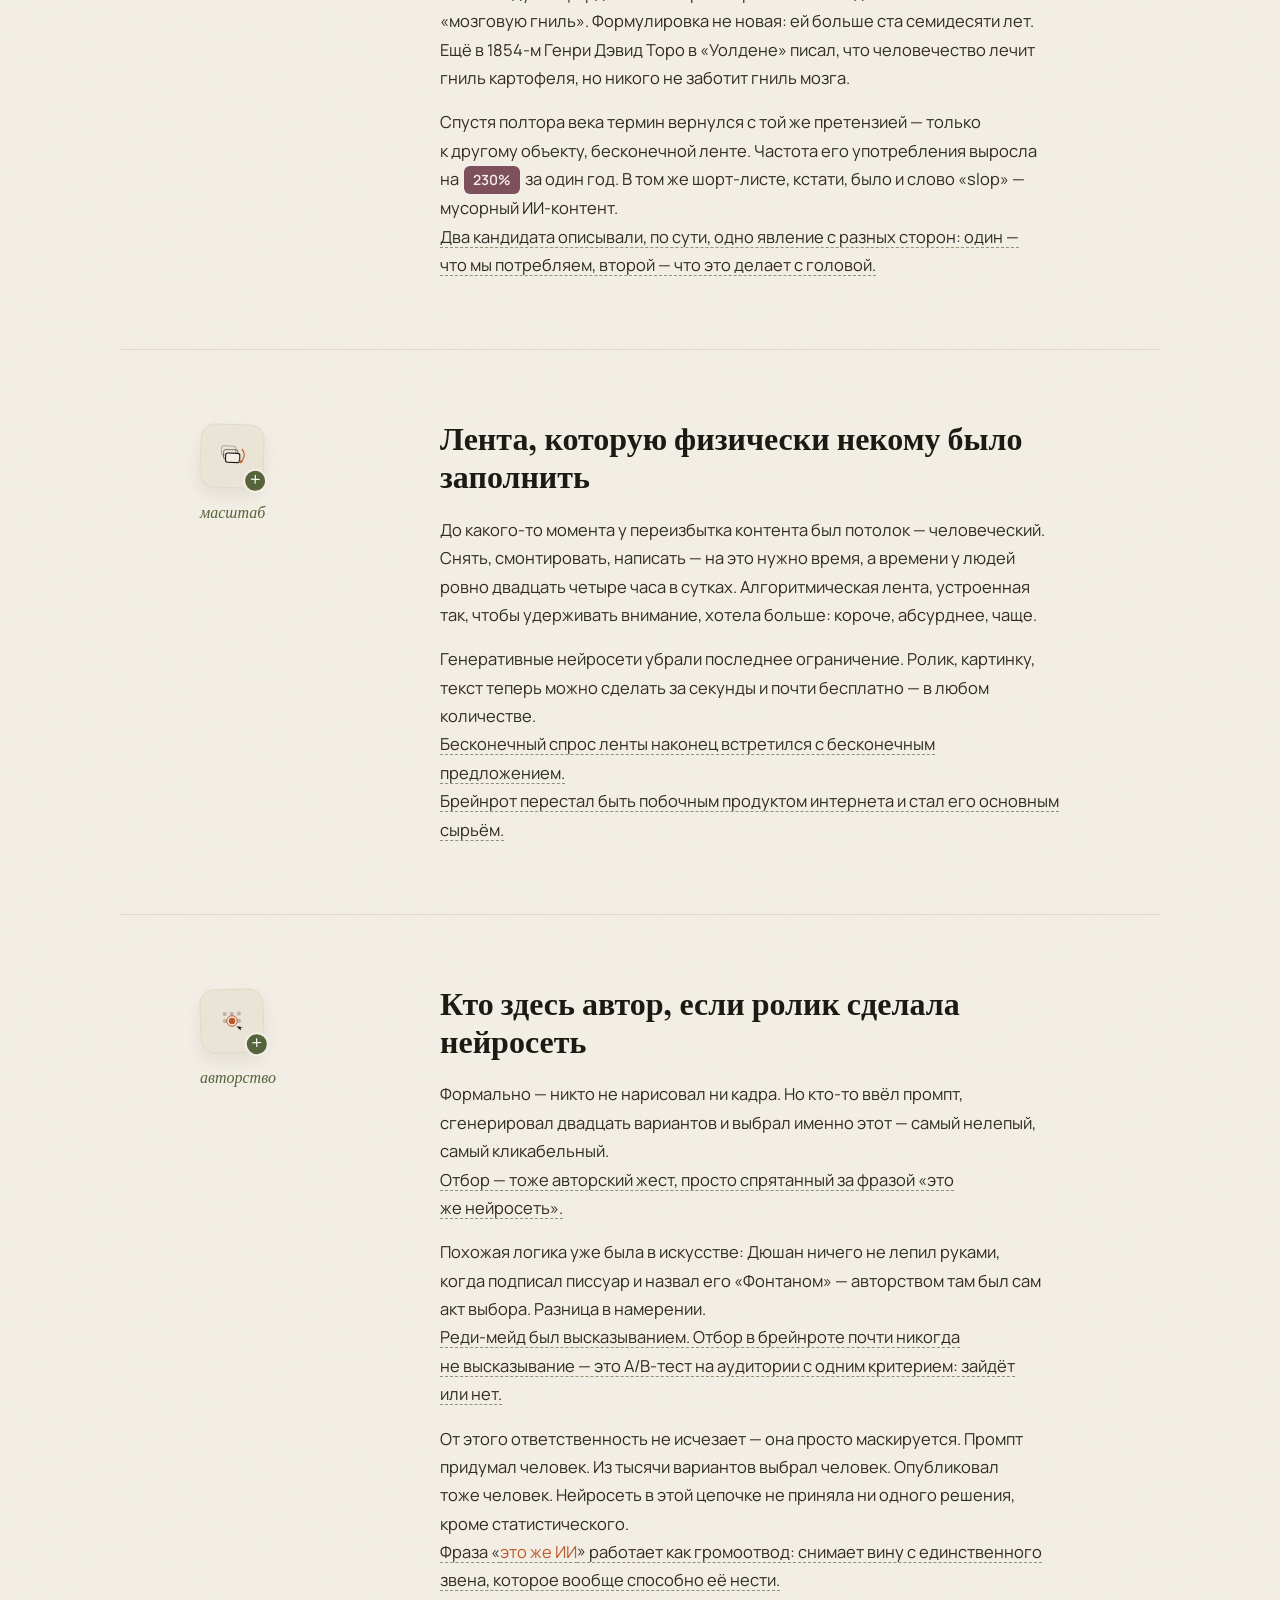
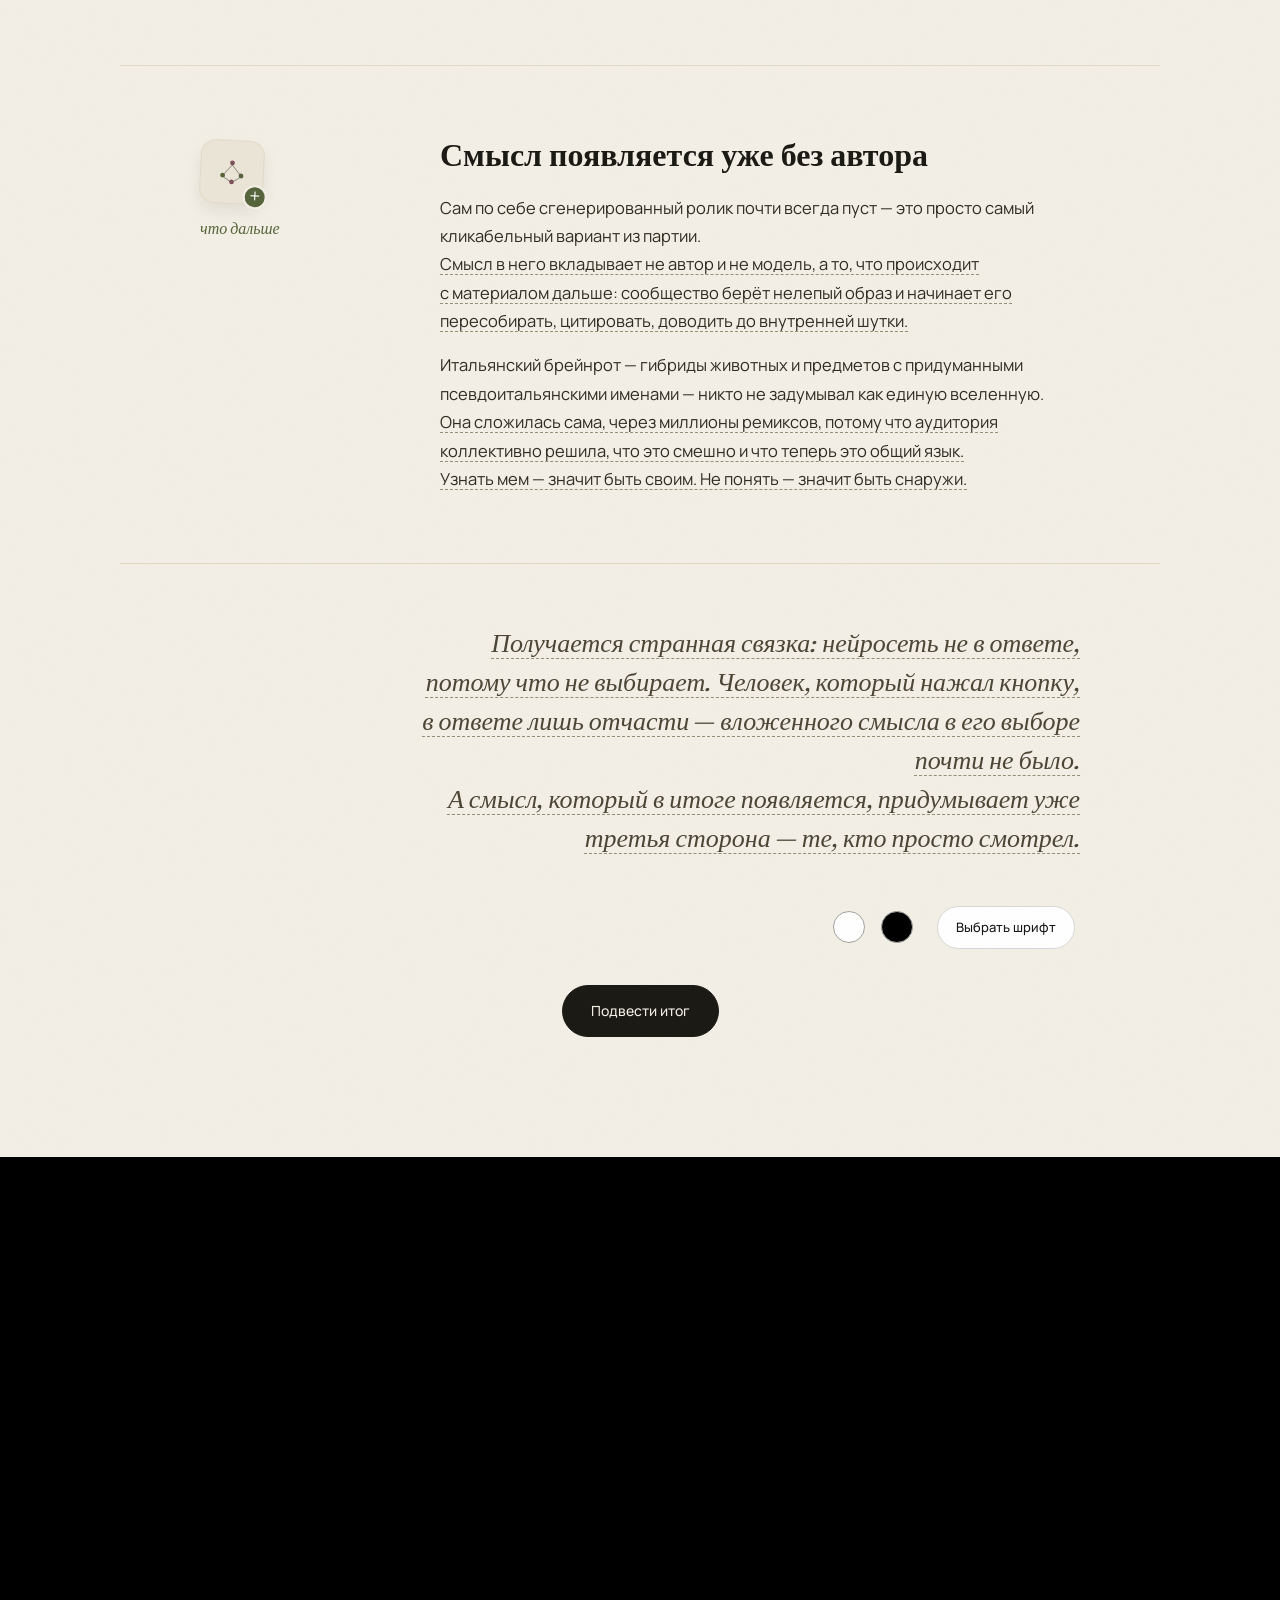
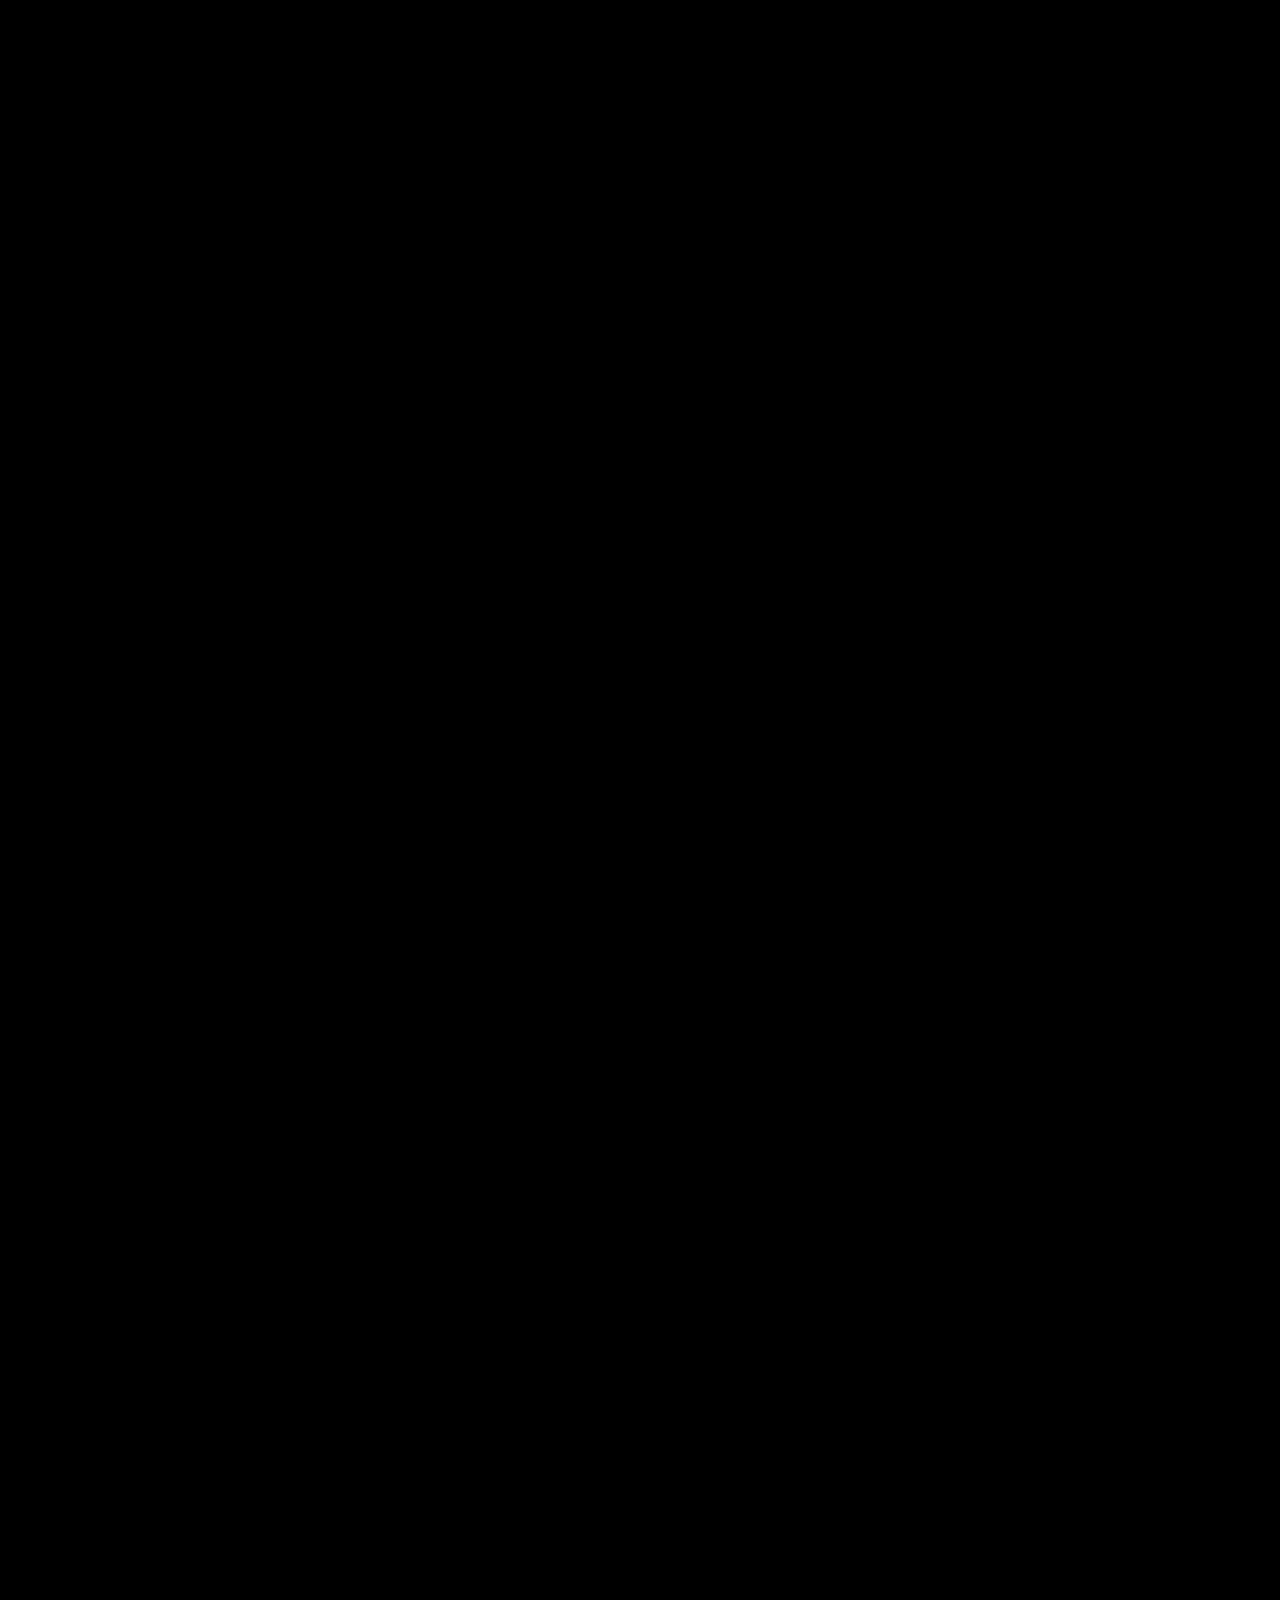
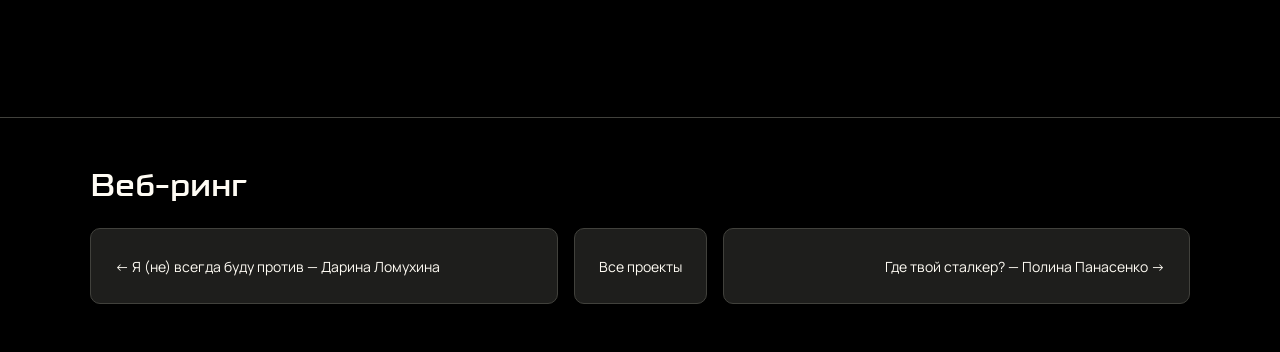
==== commit 891de8f8: "Update index.html" ====
--- a/index.html
+++ b/index.html
@@ -1158,7 +1158,7 @@
   <nav class="course-webring__nav" aria-label="Веб-ринг проектов">
     <a target="_top" href="https://whyketa.github.io/longread/" rel="prev">← Я (не) всегда буду против — Дарина Ломухина</a>
     <a target="_top" href="https://conclaveobscurum.ru/soyalice/">Все проекты</a>
-    <a target="_top" href="https://baydelll.github.io/stalker/" rel="next">Где твой сталкер? — Полина Панасенко →</a>
+    <a target="_top" href="https://baydelll.github.io/yourstalker/" rel="next">Где твой сталкер? — Полина Панасенко →</a>
   </nav>
   </div>
 </footer>
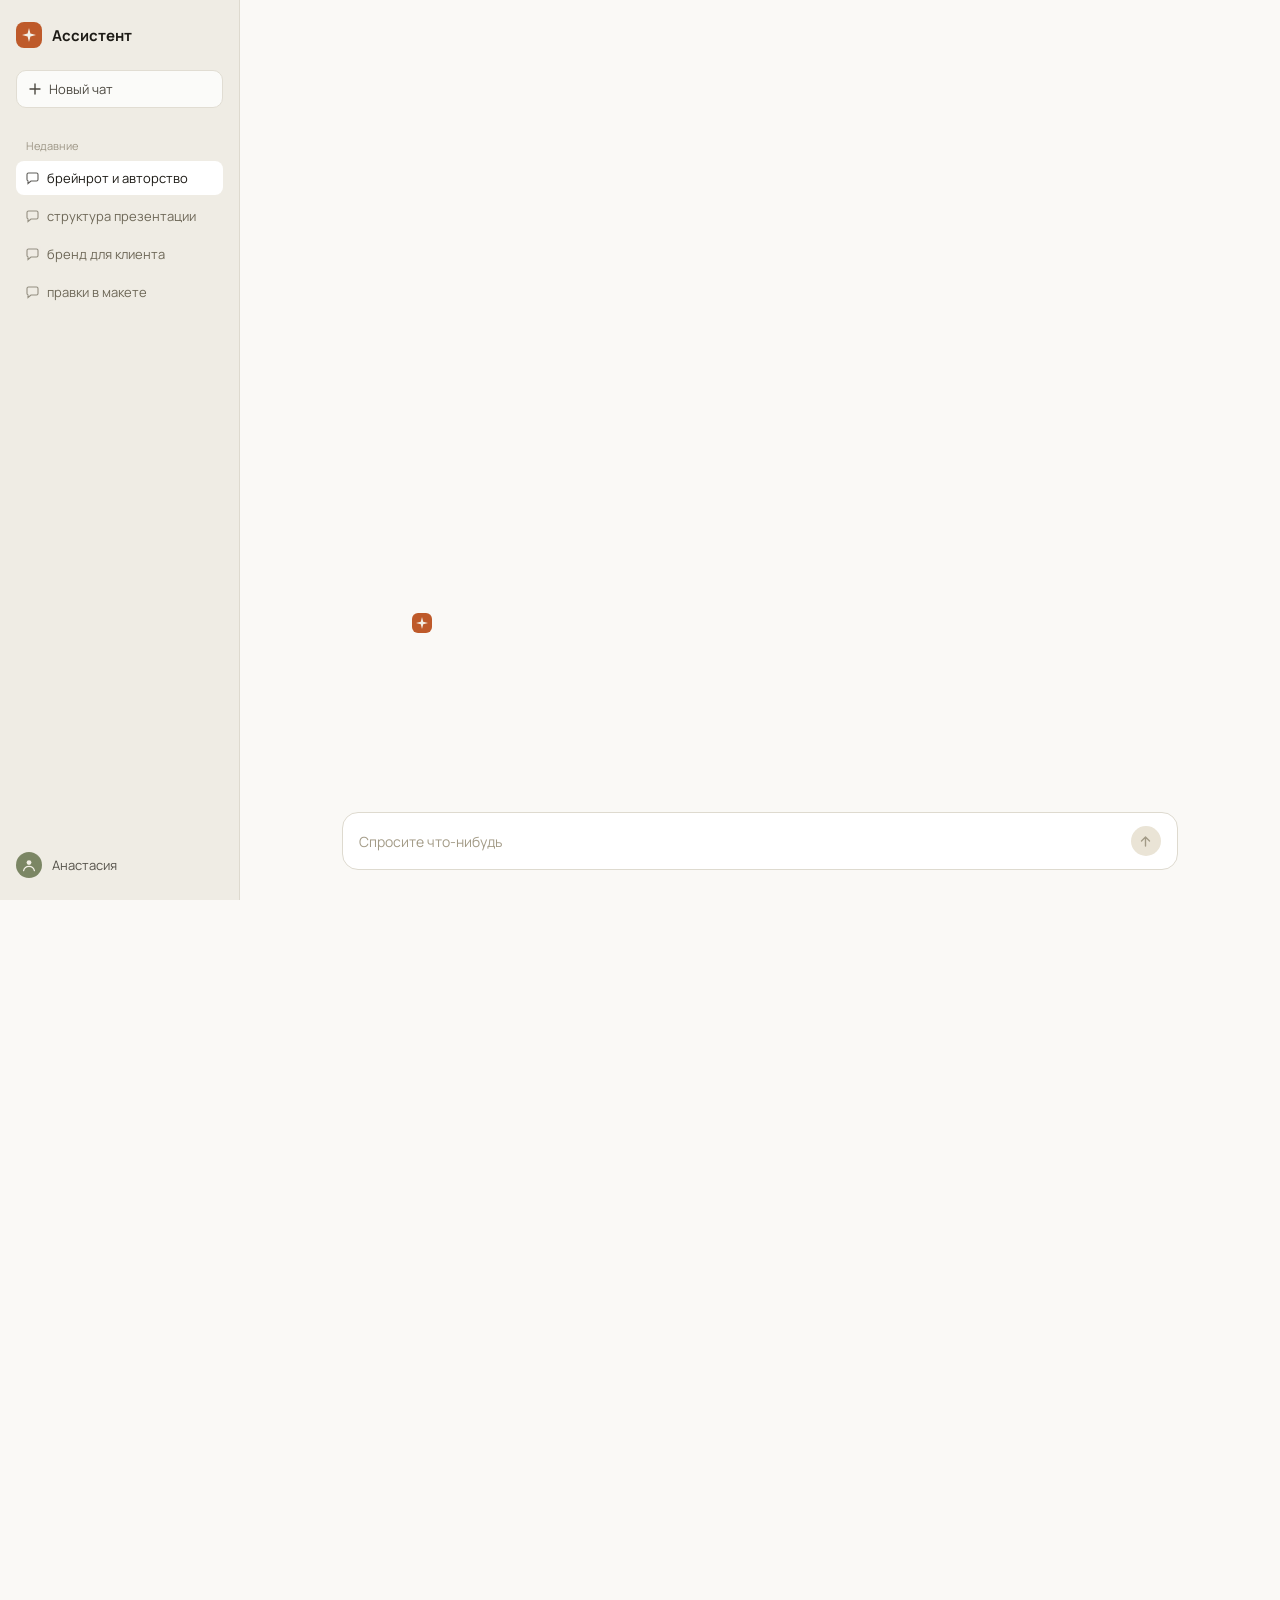
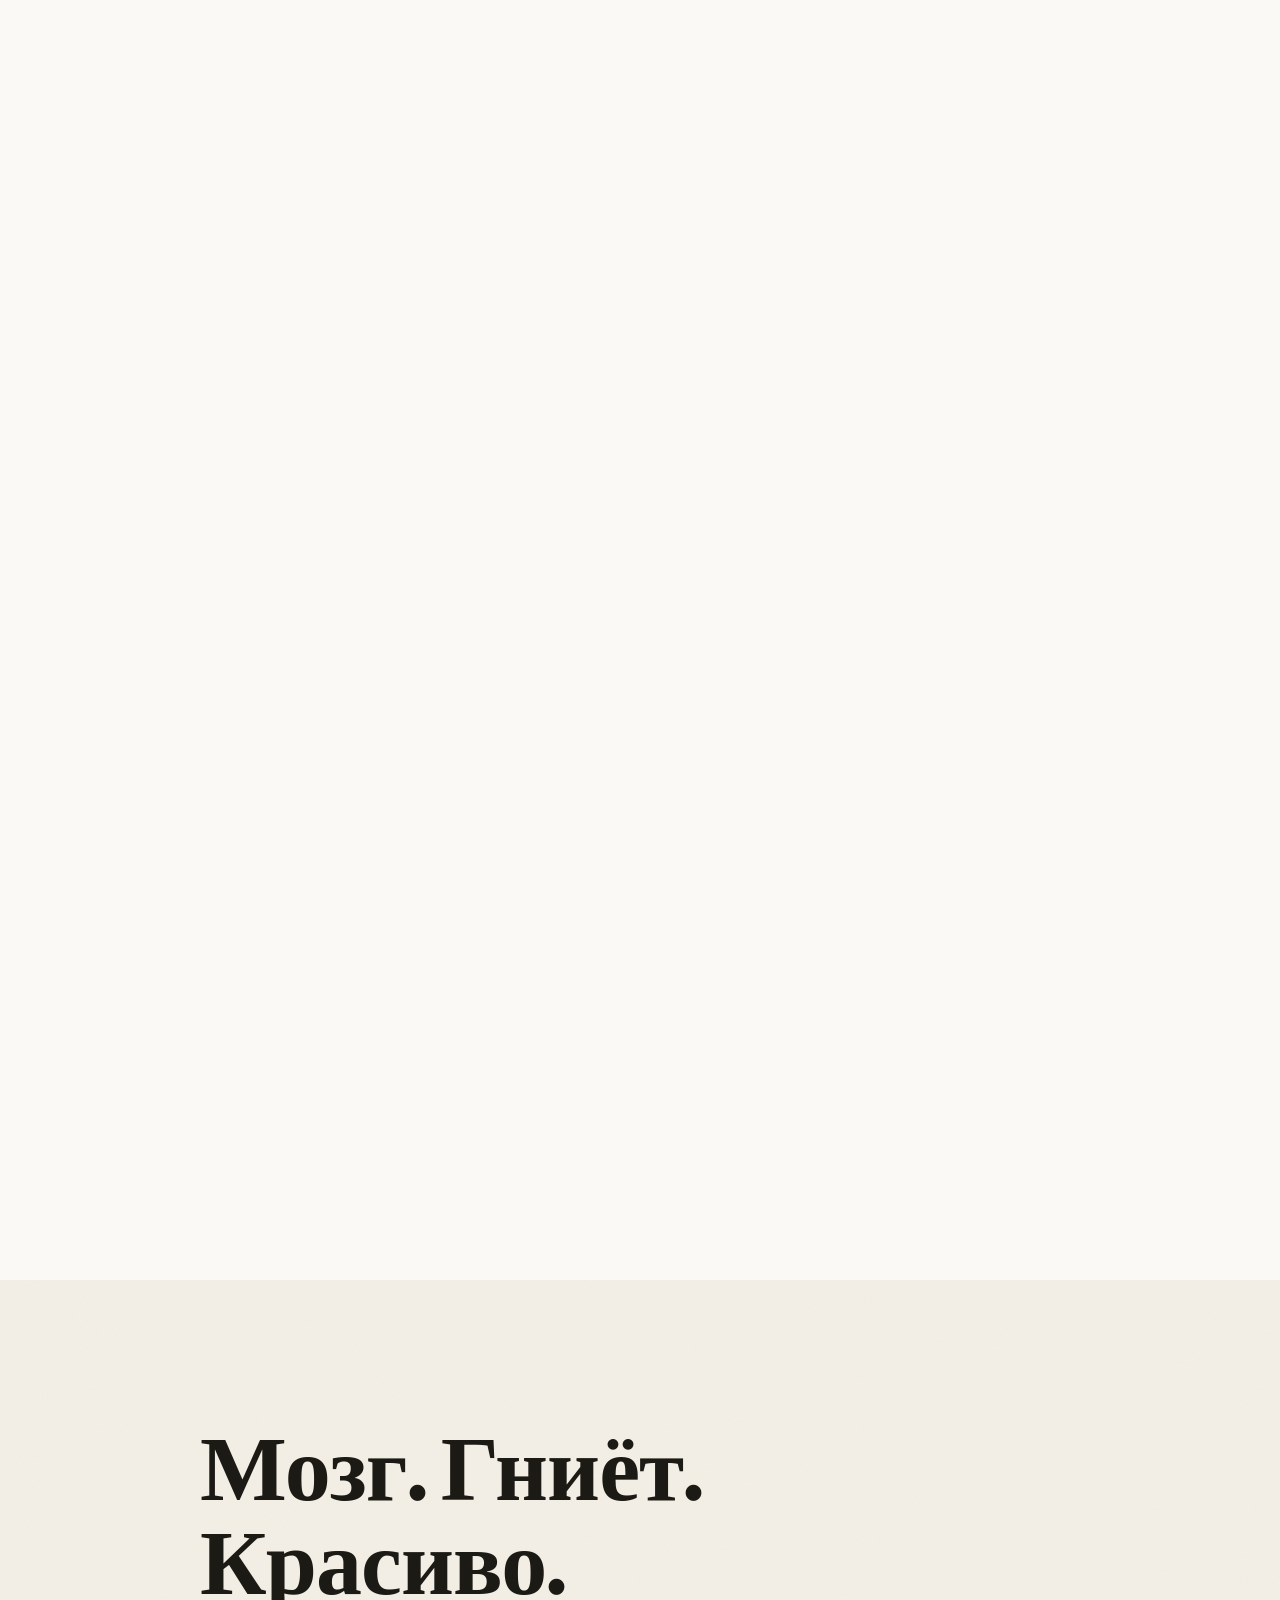
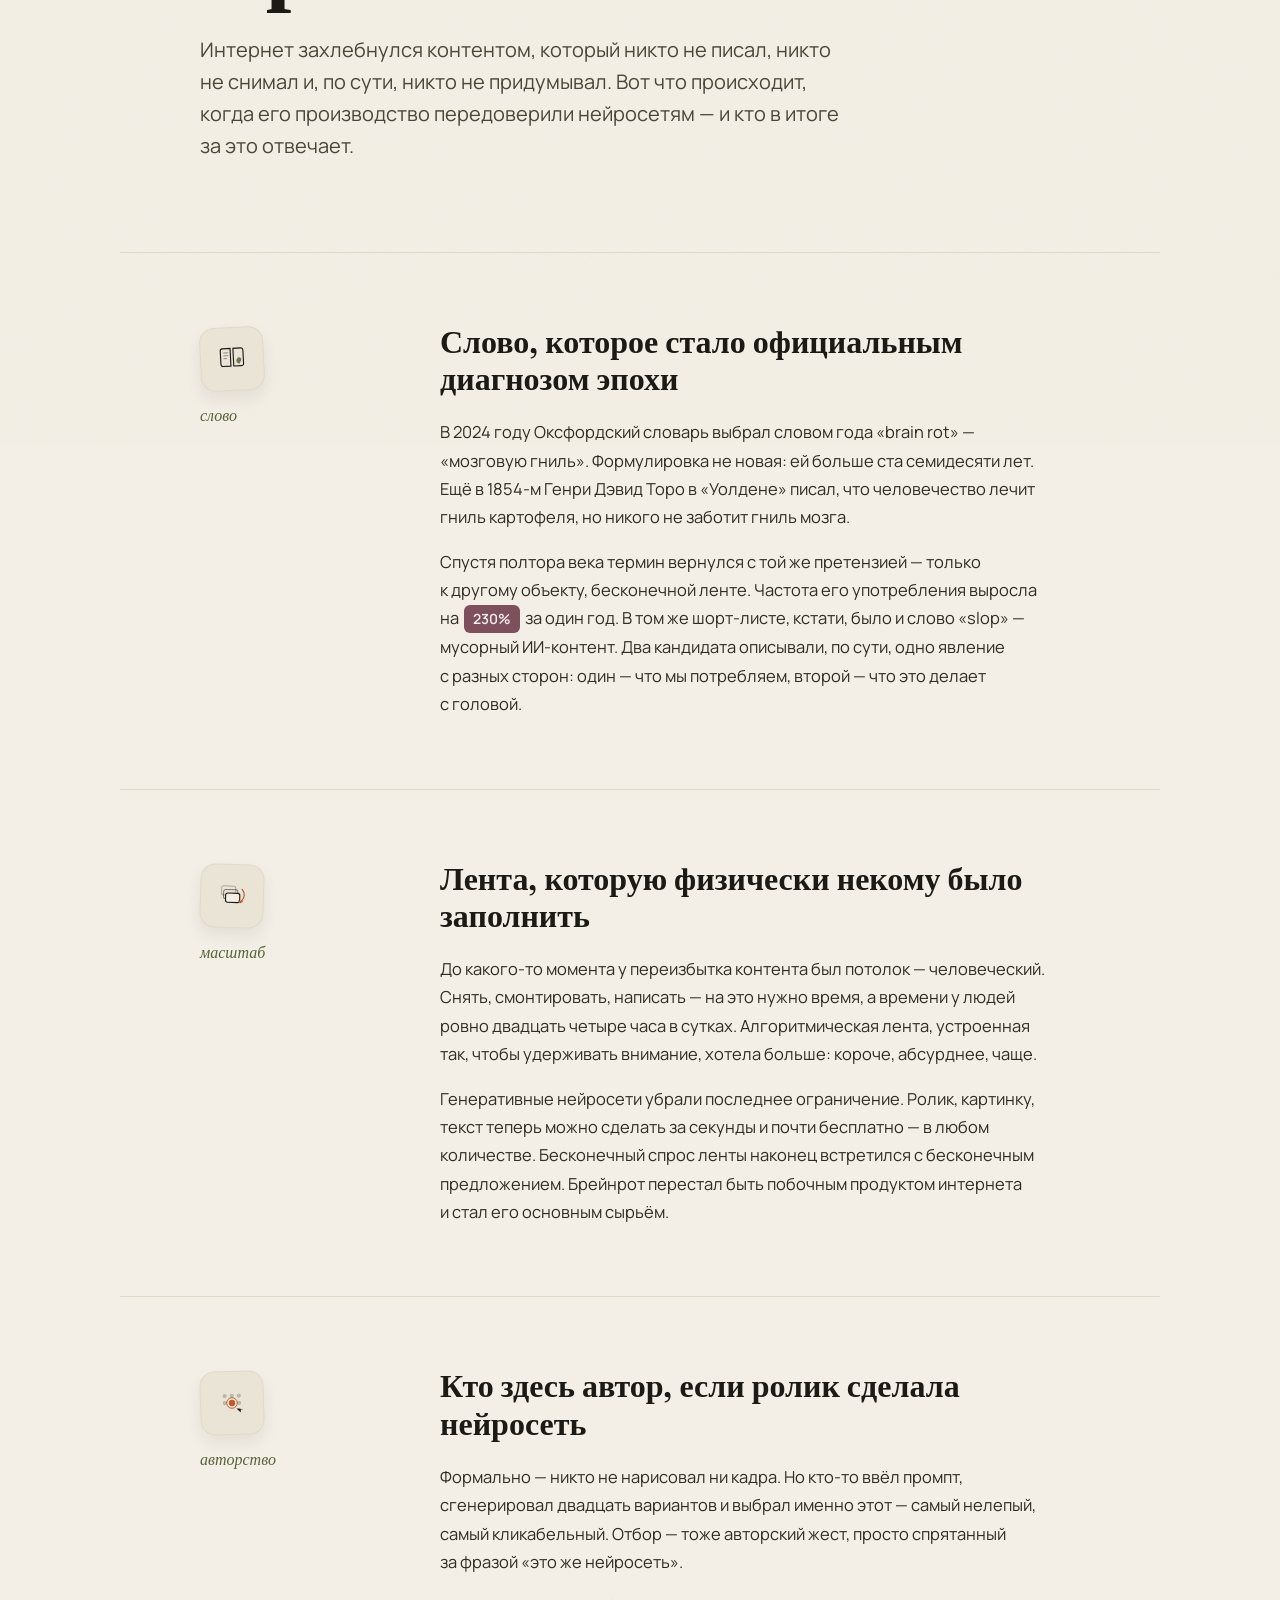
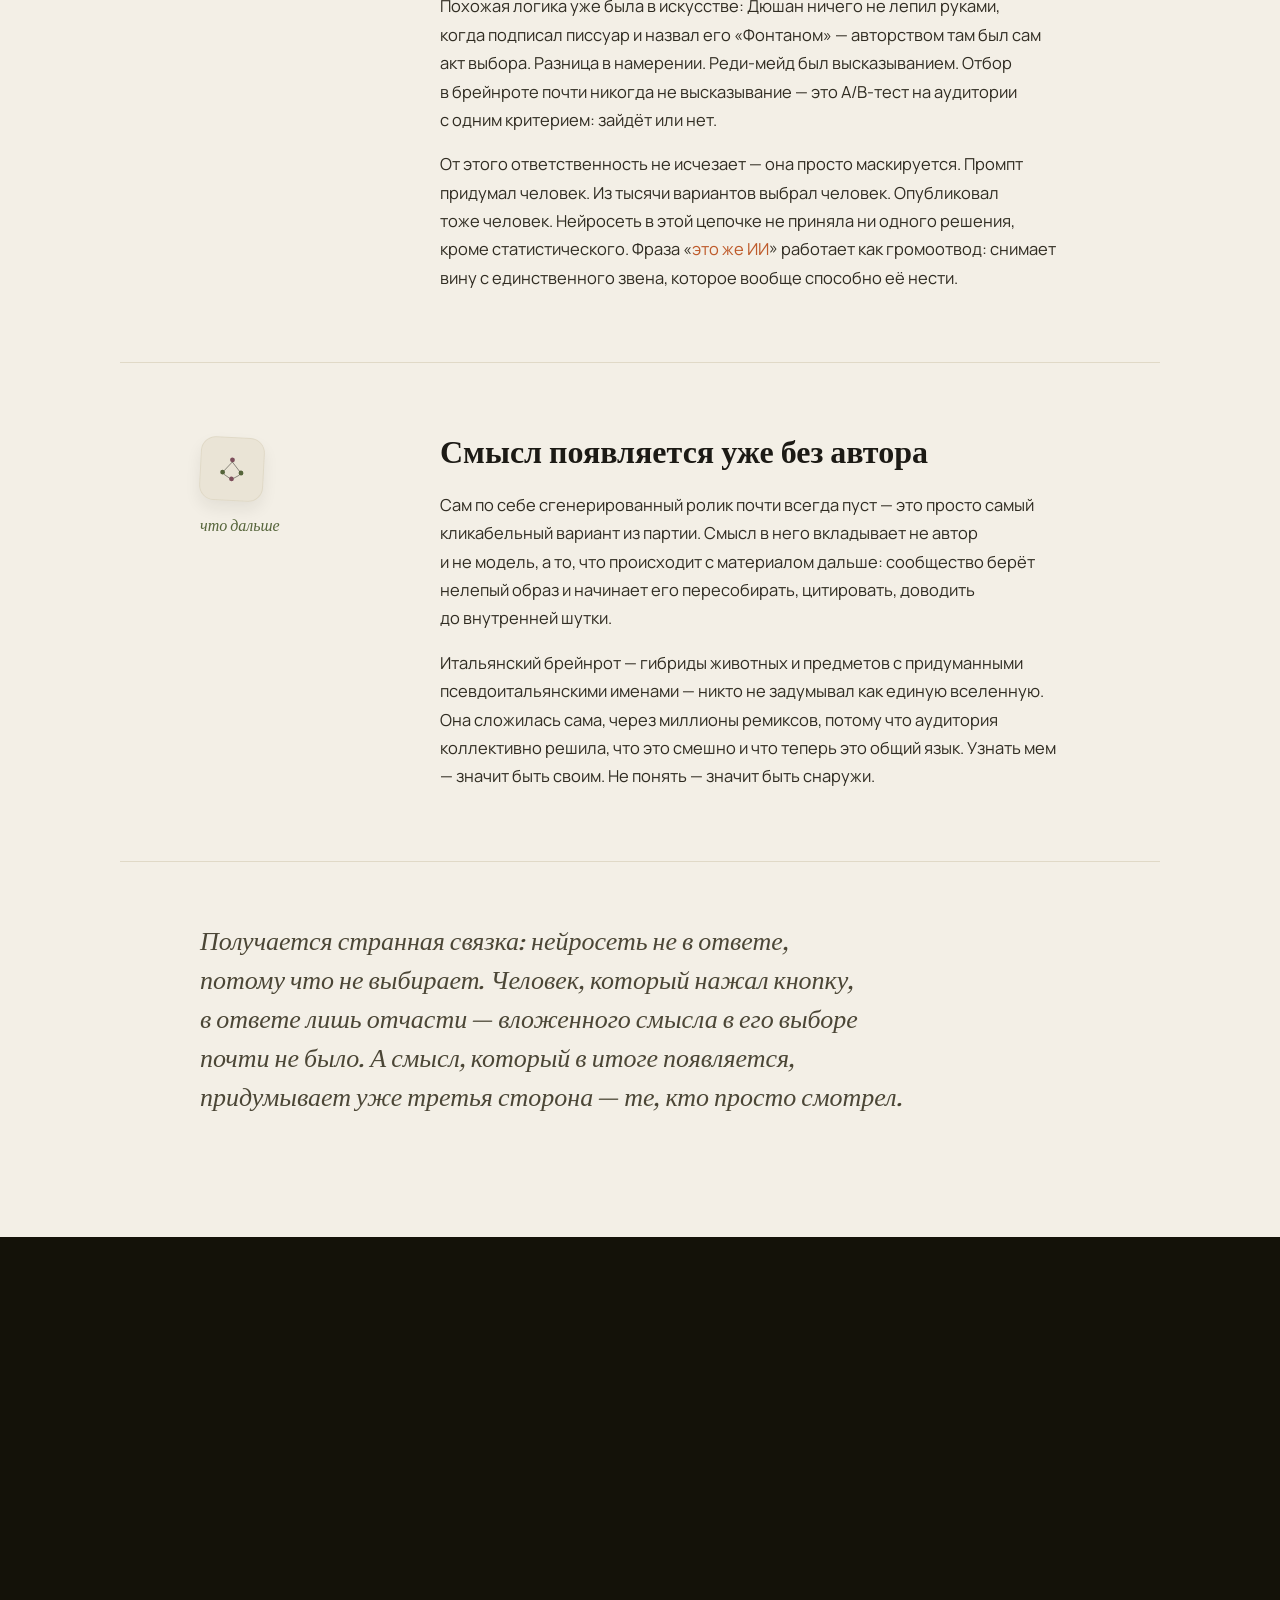
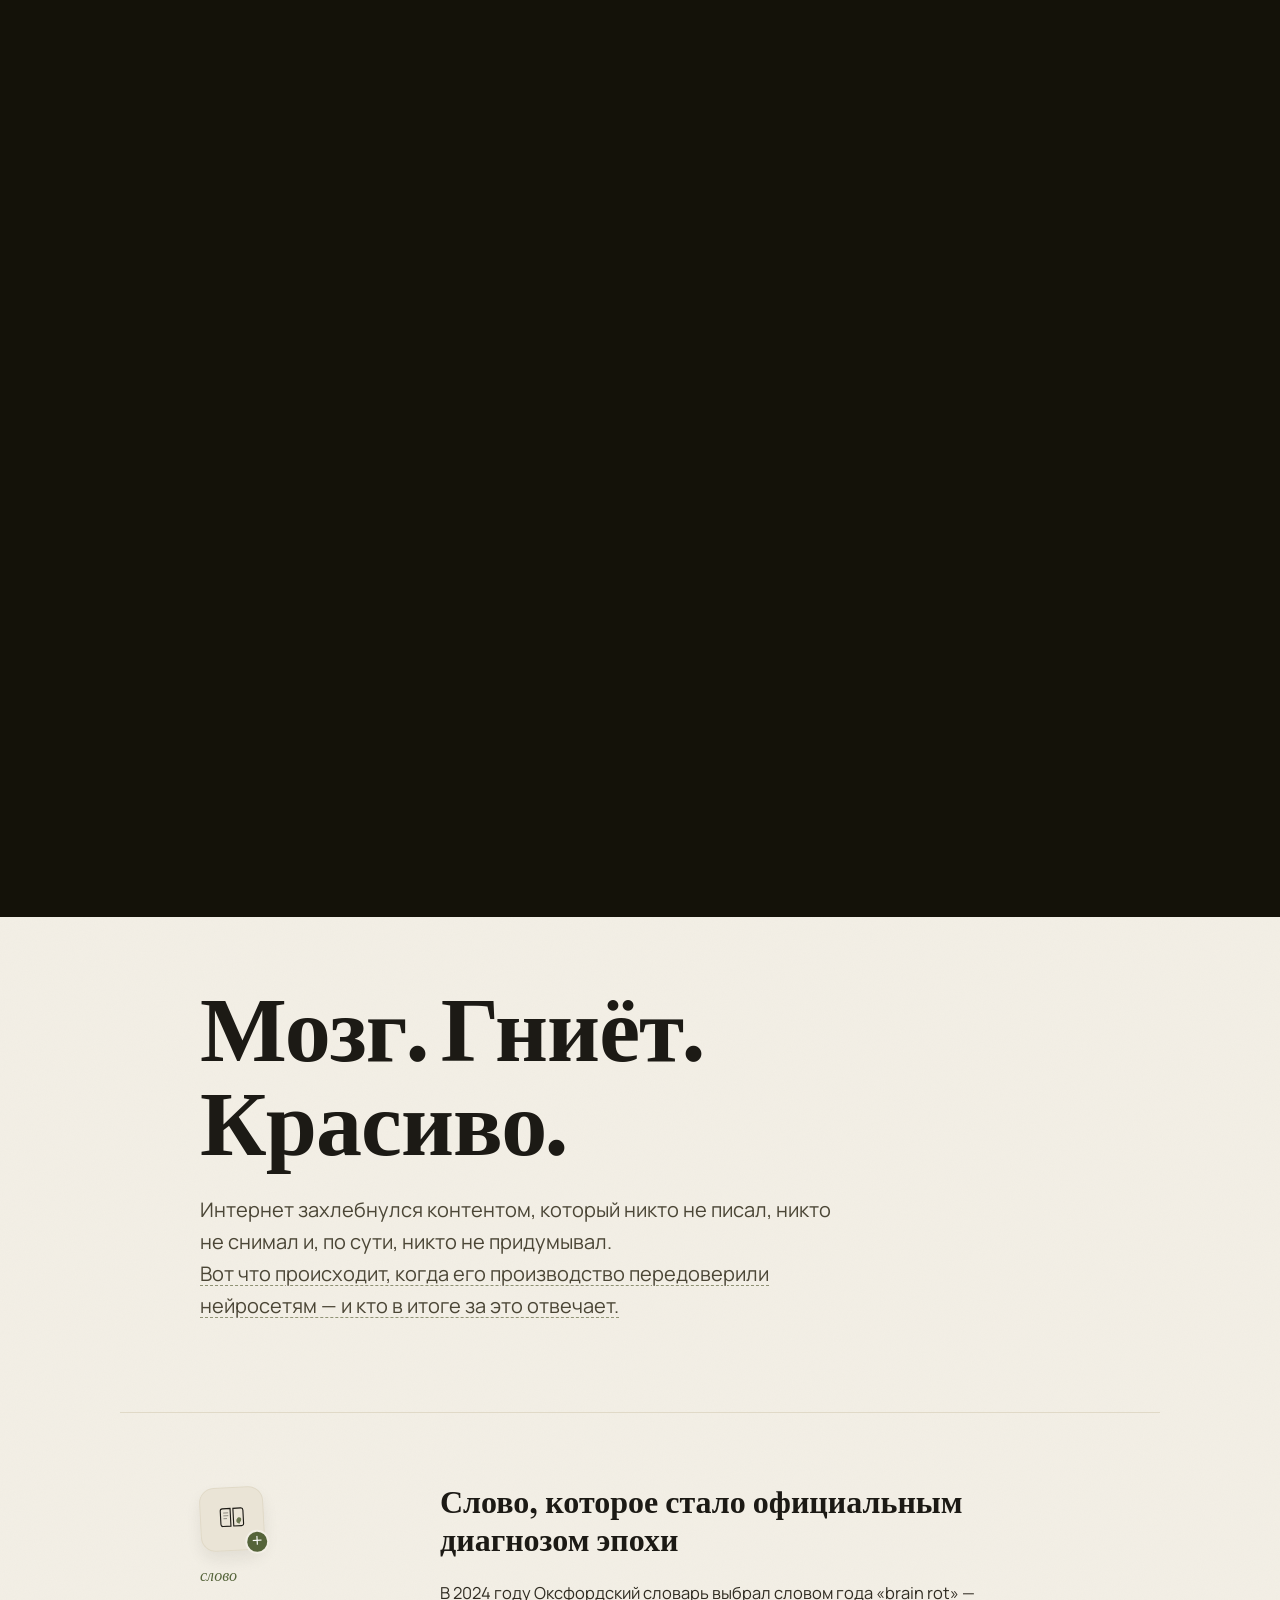
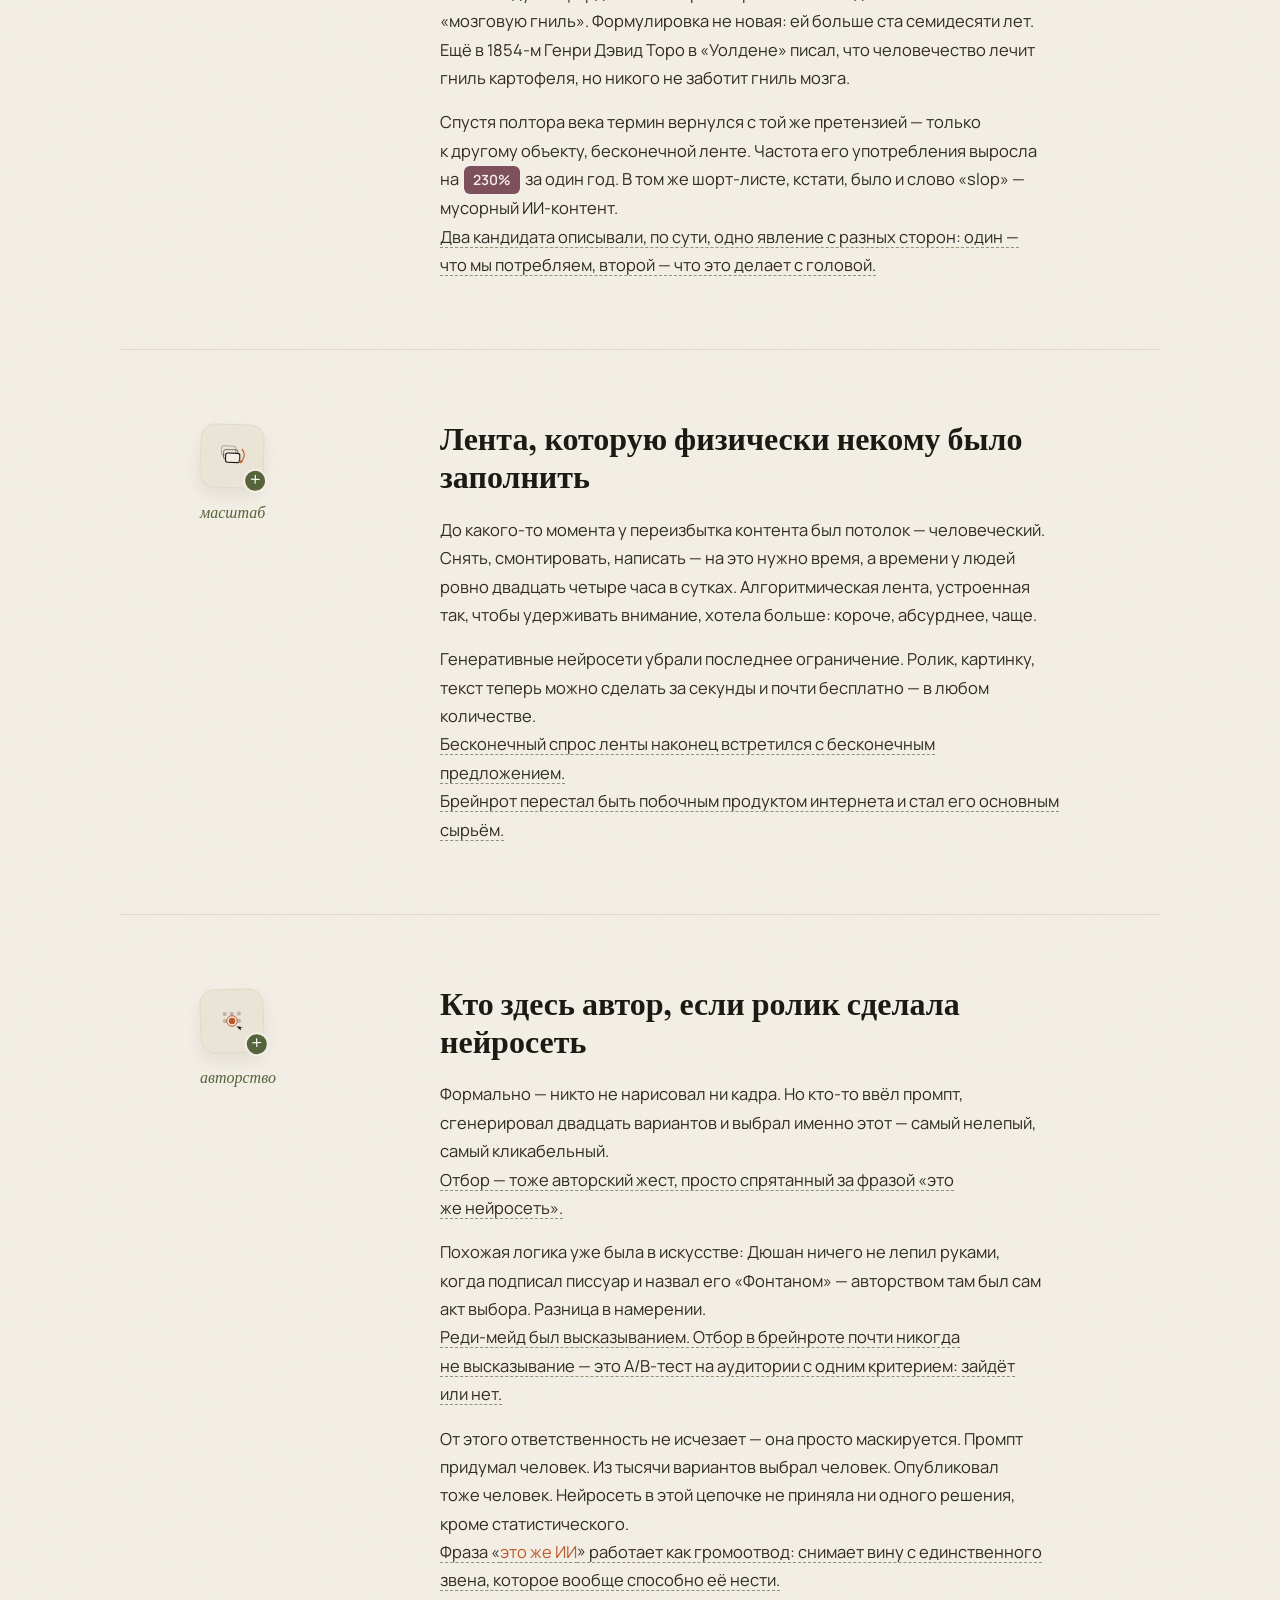
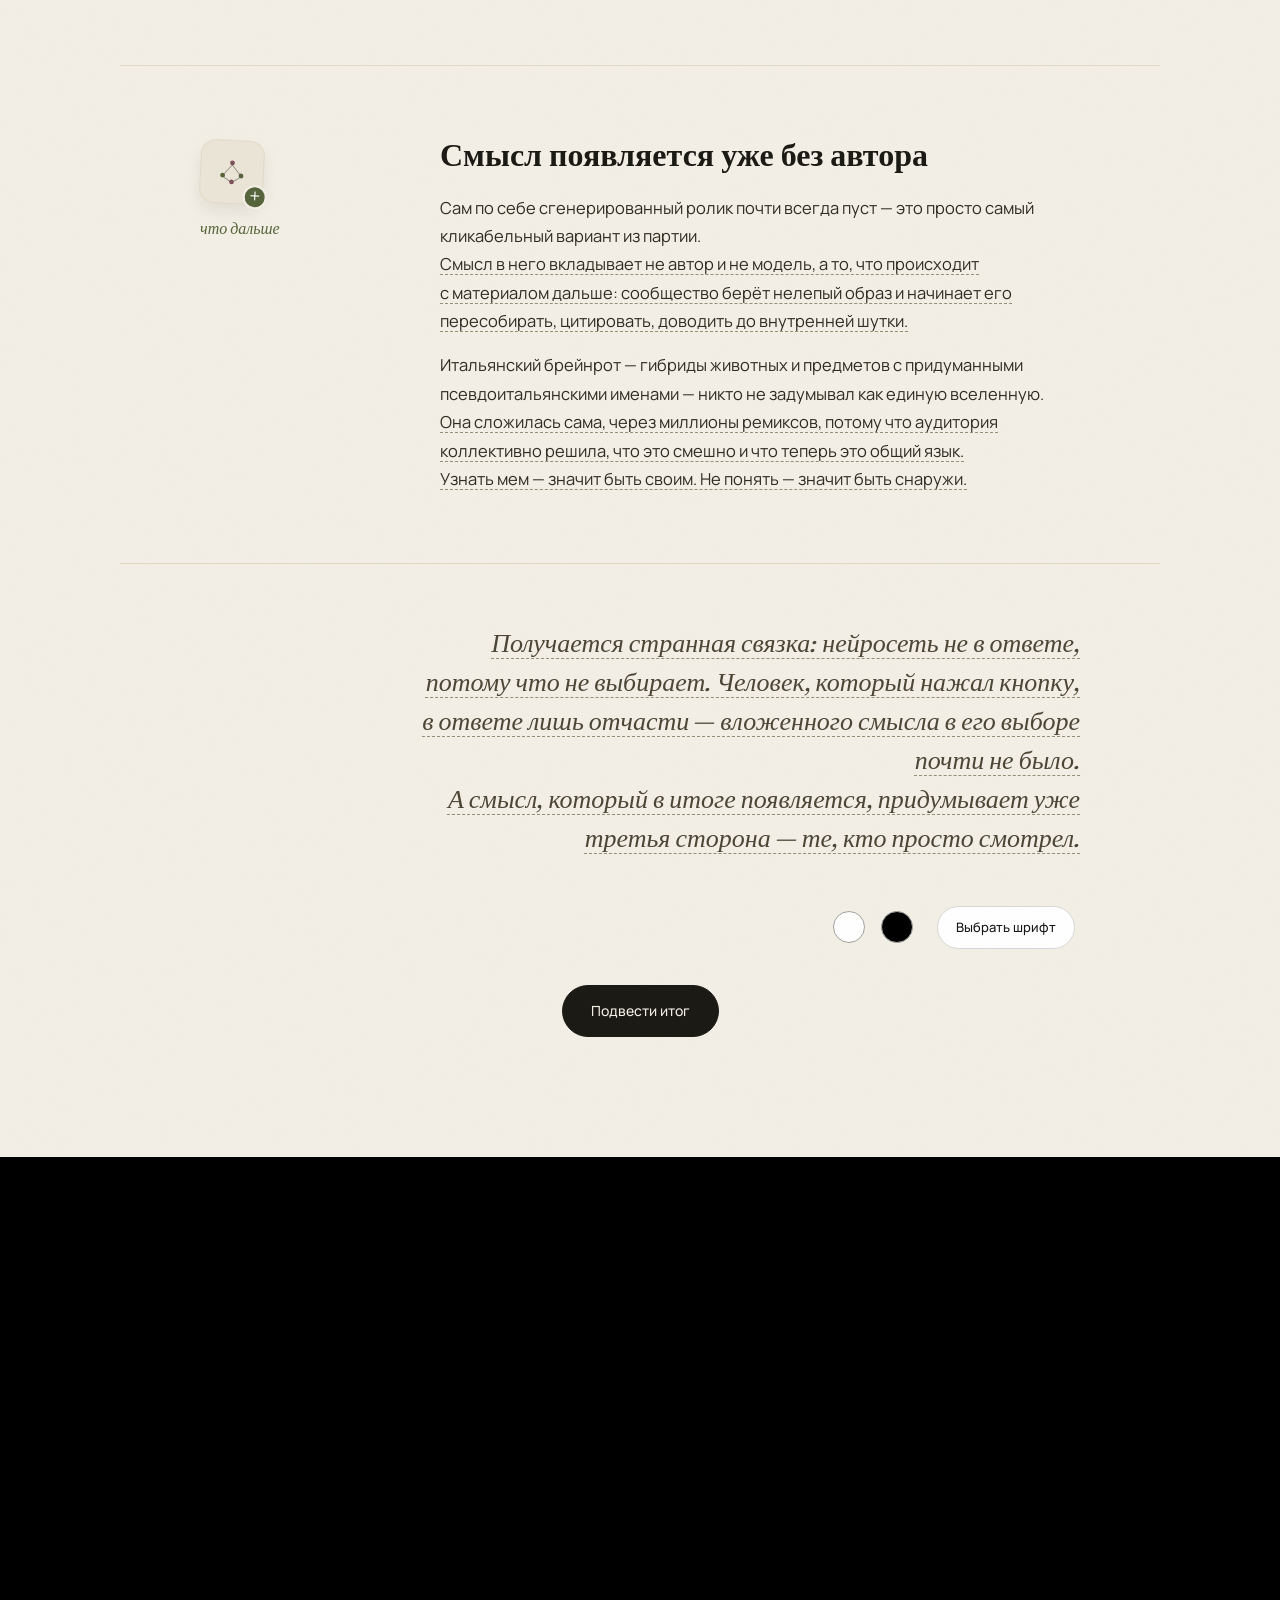
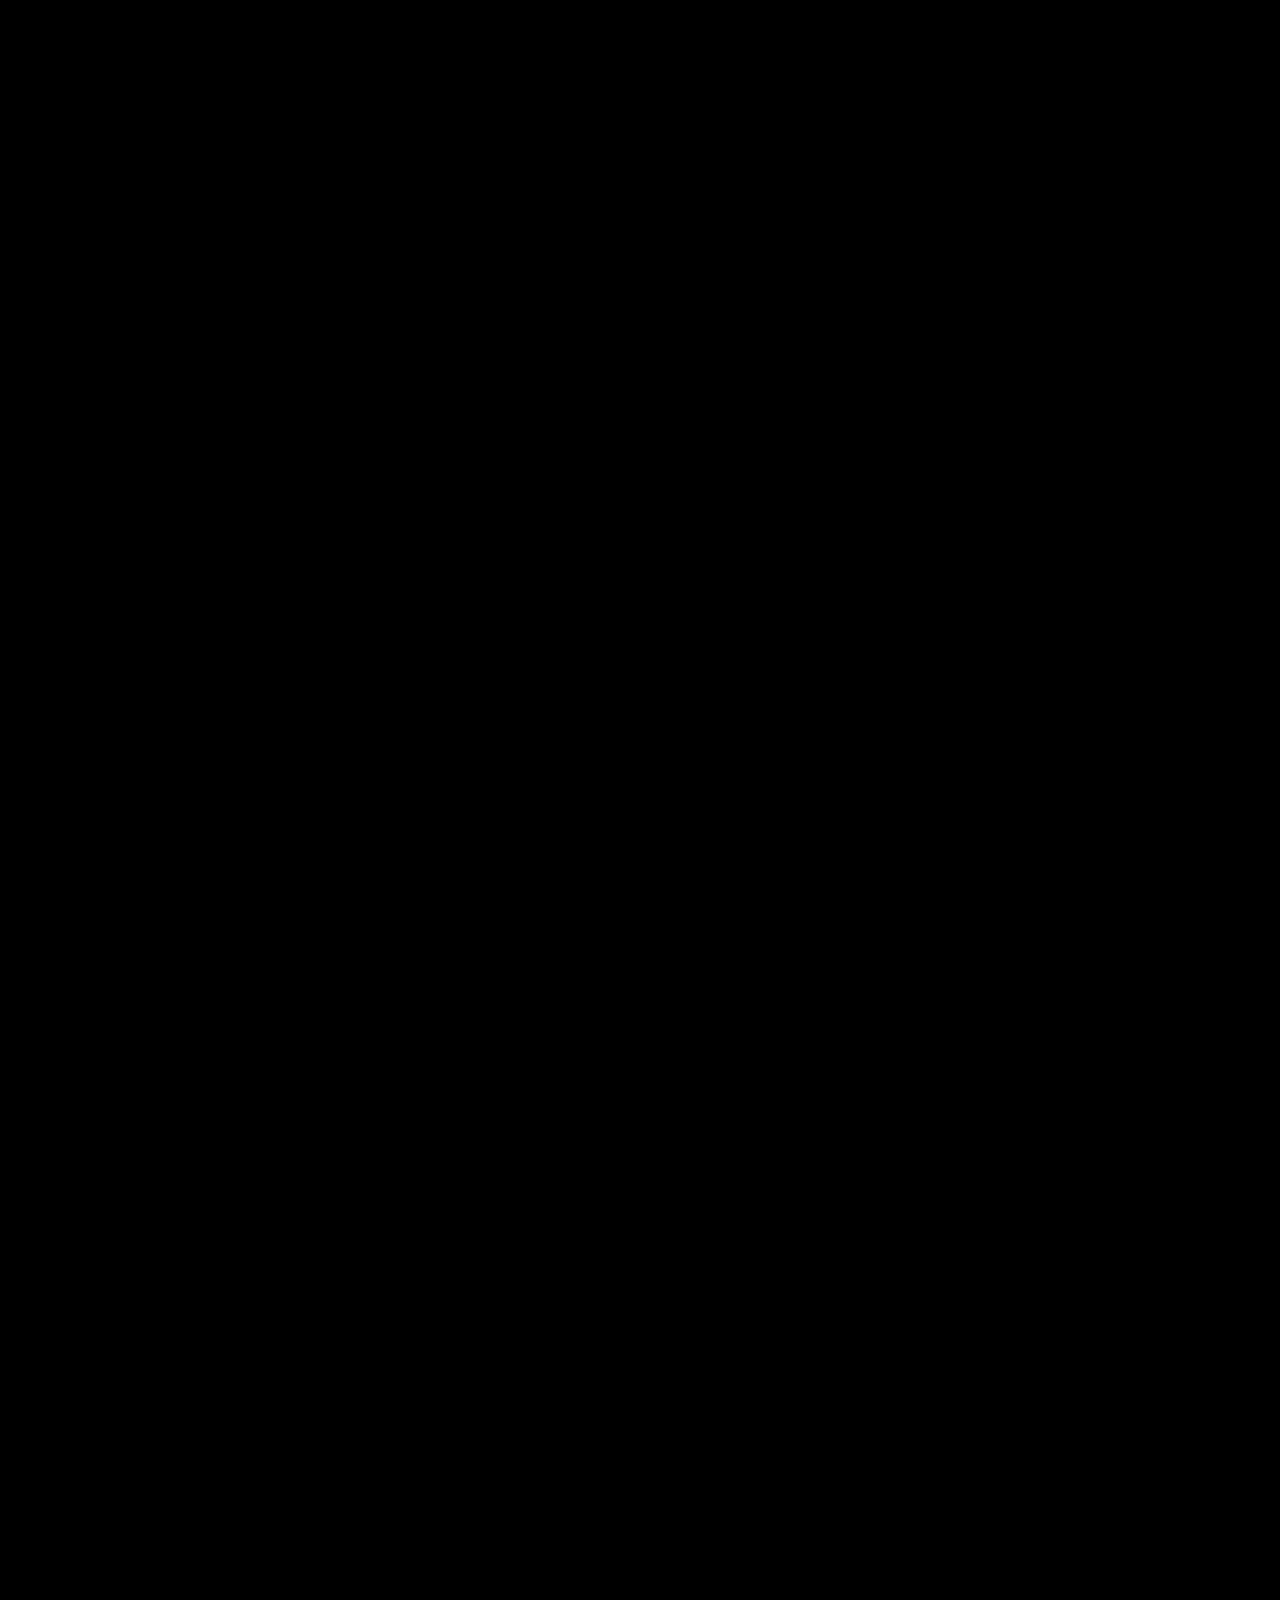
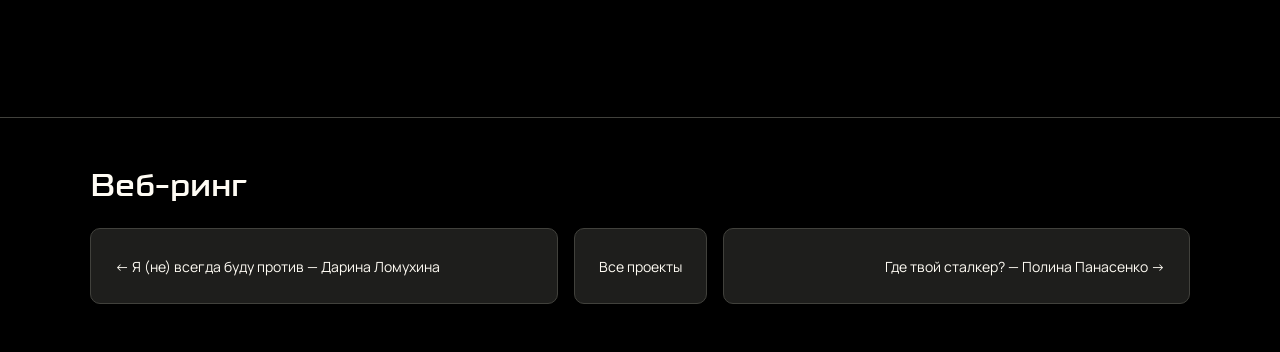
==== commit d2f39d85: "Update index.html" ====
--- a/index.html
+++ b/index.html
@@ -1158,7 +1158,7 @@
   <nav class="course-webring__nav" aria-label="Веб-ринг проектов">
     <a target="_top" href="https://whyketa.github.io/longread/" rel="prev">← Я (не) всегда буду против — Дарина Ломухина</a>
     <a target="_top" href="https://conclaveobscurum.ru/soyalice/">Все проекты</a>
-    <a target="_top" href="https://baydelll.github.io/yourstalker/" rel="next">Где твой сталкер? — Полина Панасенко →</a>
+    <a target="_top" href="https://baydelll.github.io/yourstalker/" rel="next">Где твой сталкер? — Полина Панасенко → </a>
   </nav>
   </div>
 </footer>
